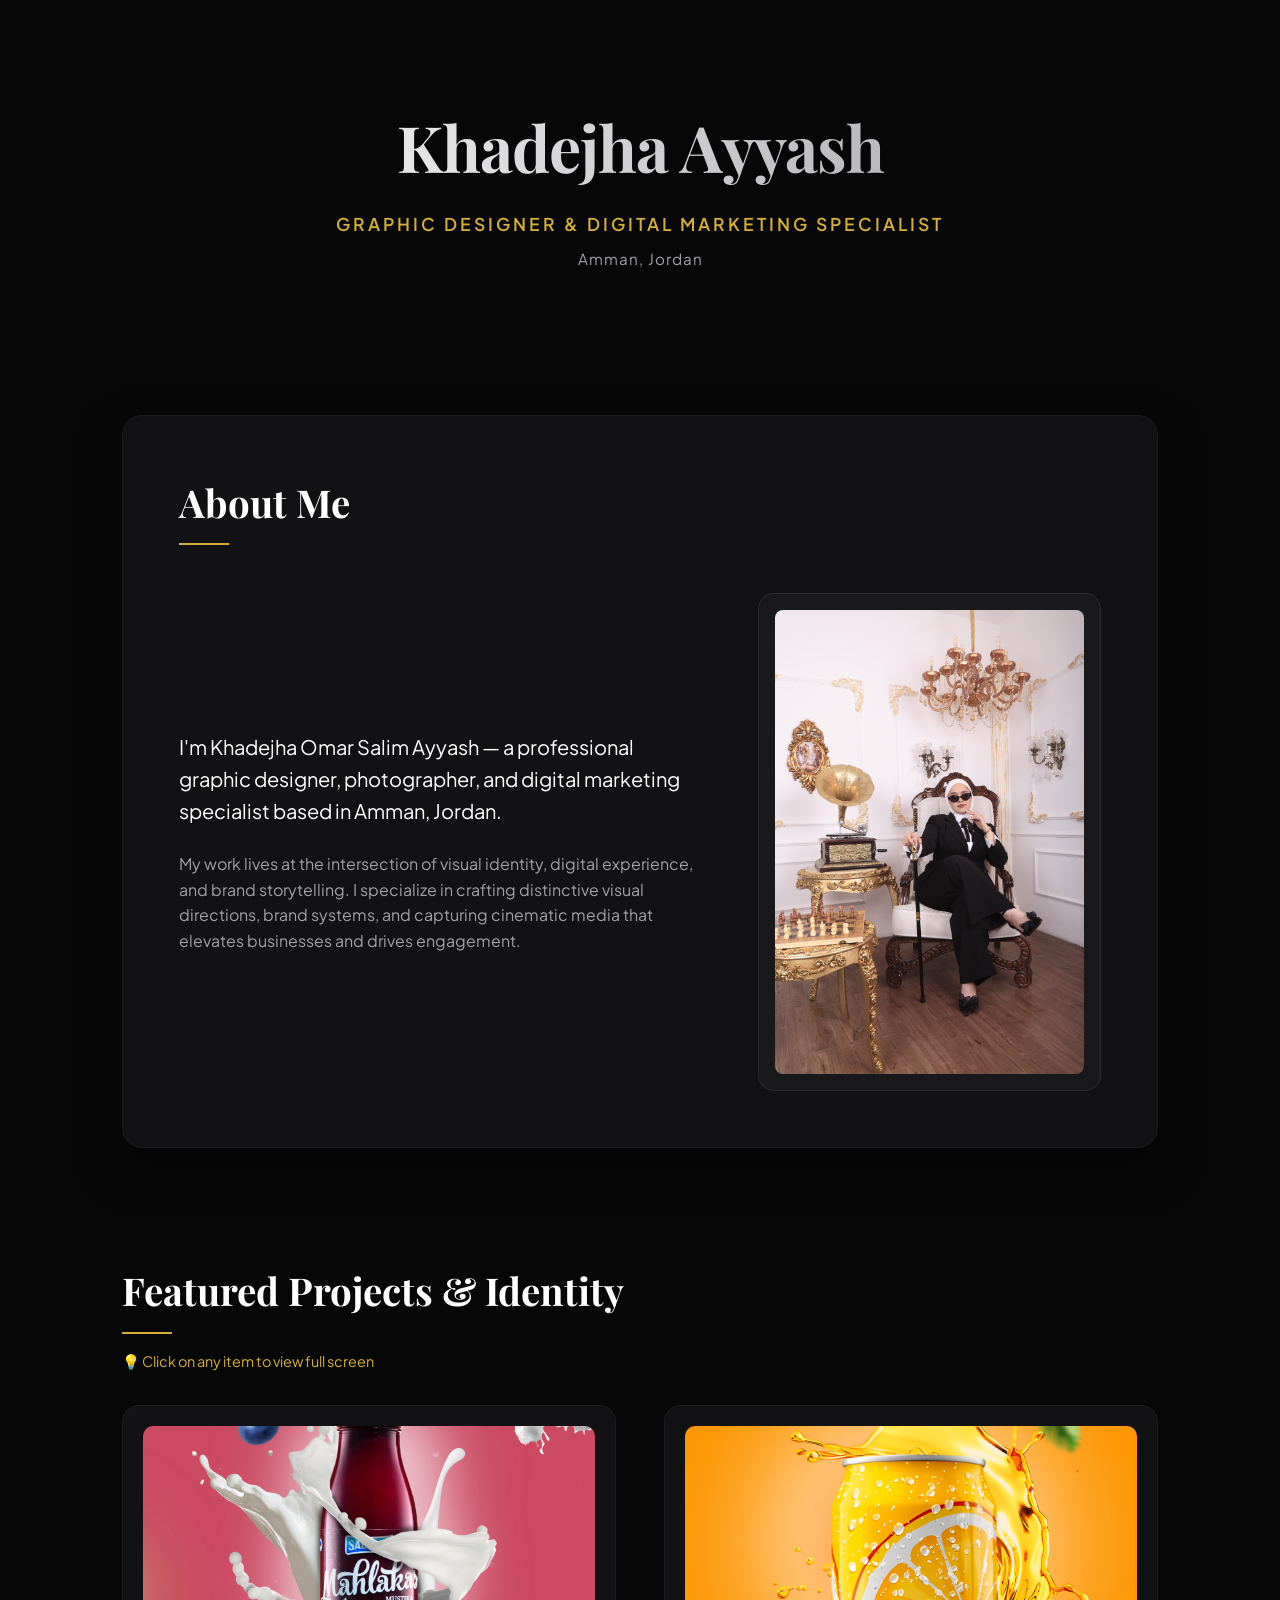
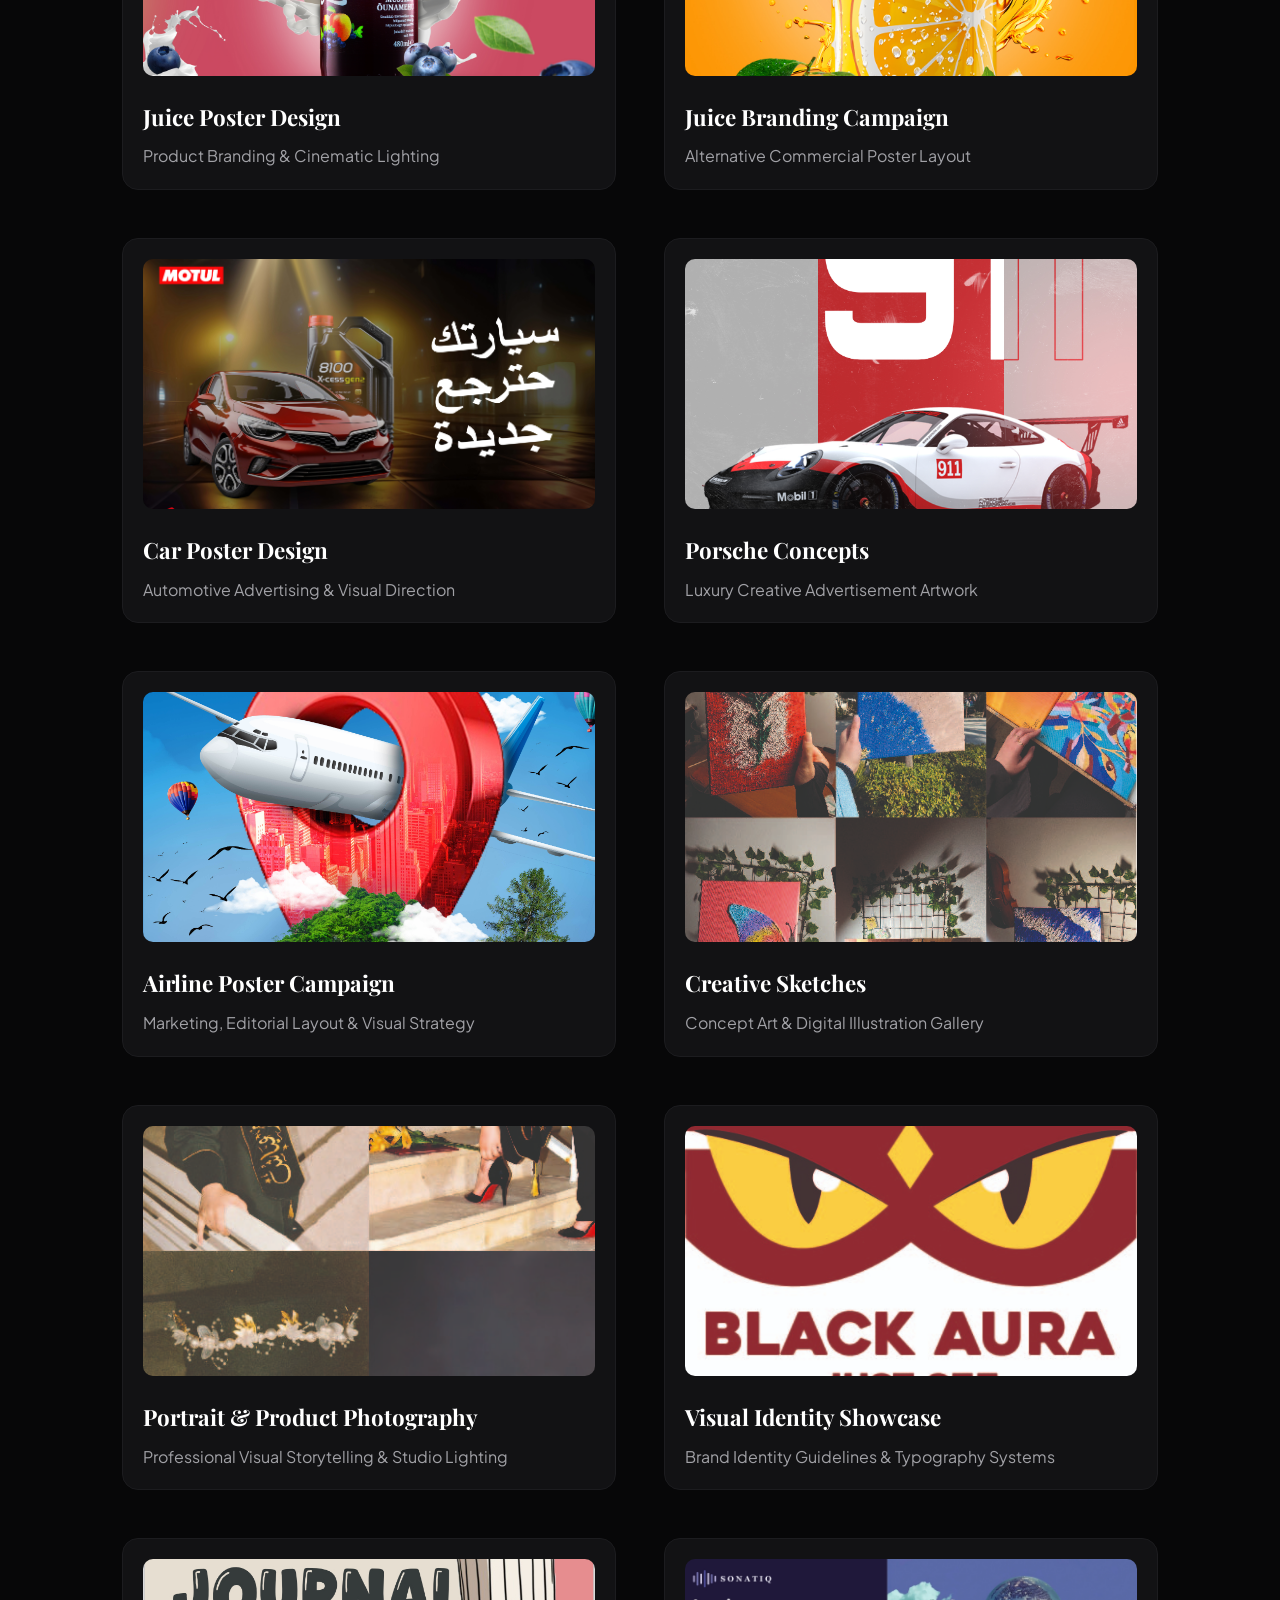
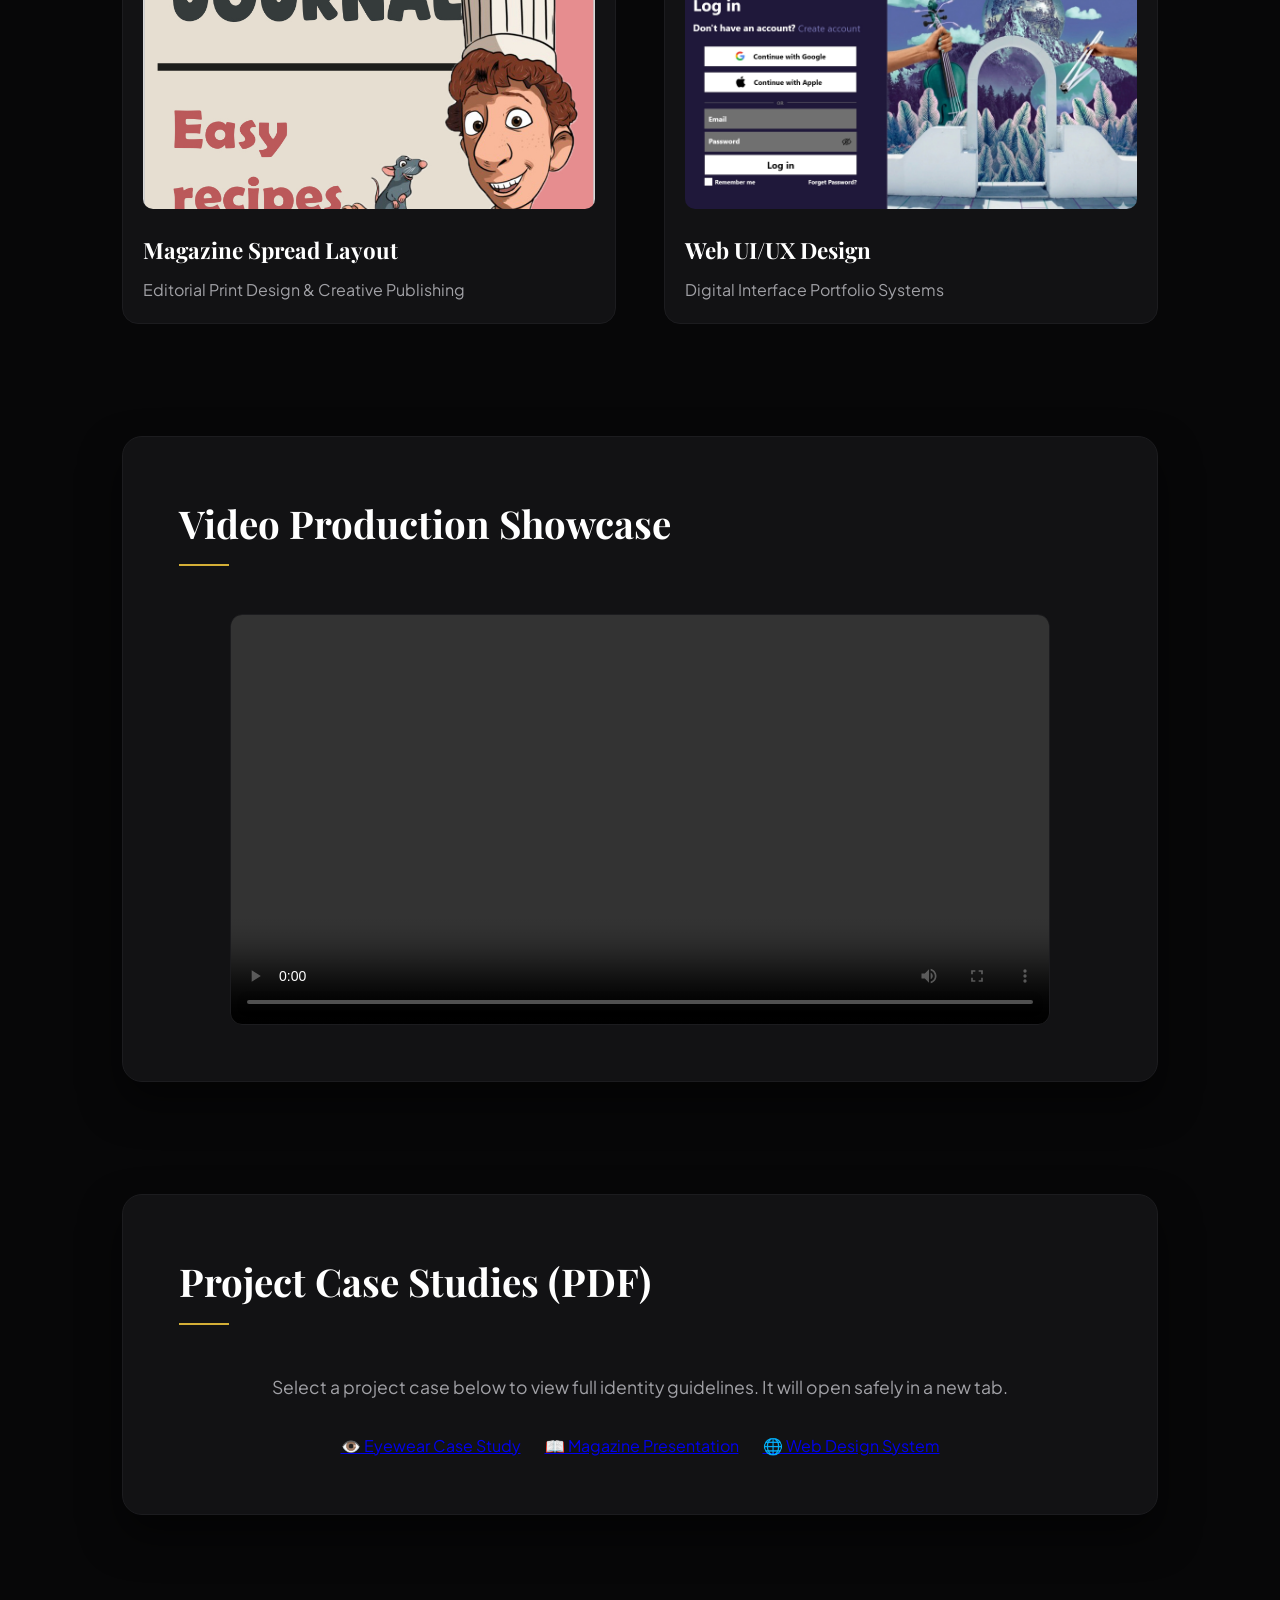
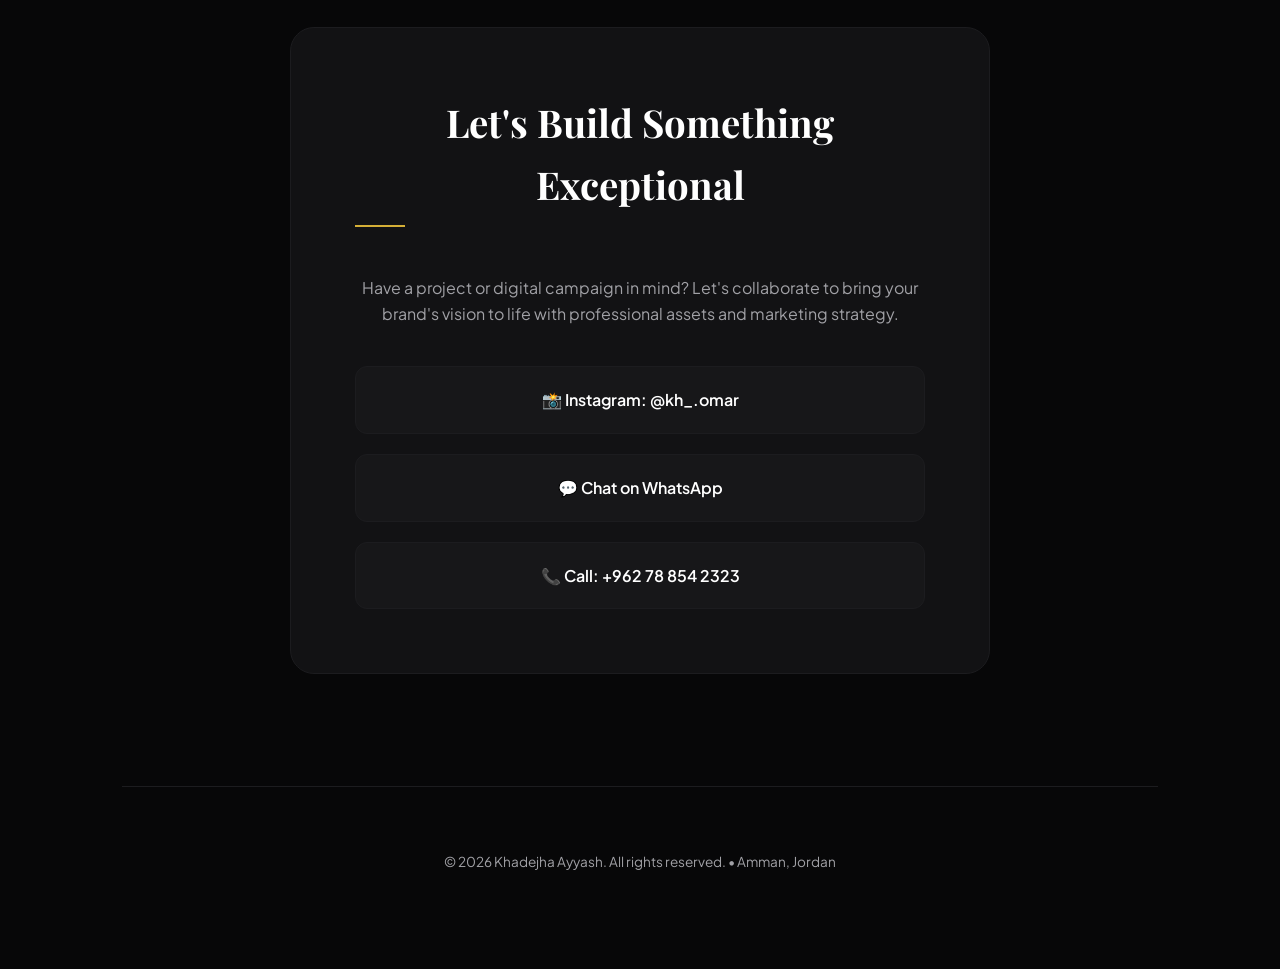
==== index.html @ 044e3911 "Update index.html" ====
<!DOCTYPE html>
<html lang="en">
<head>
    <meta charset="UTF-8">
    <meta name="viewport" content="width=device-width, initial-scale=1.0">
    <title>Khadejha Ayyash — Portfolio</title>
    <link rel="stylesheet" href="style.css">
    <link rel="preconnect" href="https://fonts.googleapis.com">
    <link rel="preconnect" href="https://fonts.gstatic.com" crossorigin>
    <link href="https://fonts.googleapis.com/css2?family=Playfair+Display:ital,wght@0,400..900;1,400..900&family=Plus+Jakarta+Sans:wght@200..800&display=swap" rel="stylesheet">
</head>
<body>

    <div class="container">
        <header>
            <h1 class="fade-in">Khadejha Ayyash</h1>
            <p class="gold-text tracking-in">Graphic Designer & Digital Marketing Specialist</p>
            <p class="location">Amman, Jordan</p>
        </header>

        <section id="about" class="section-card fade-in">
            <h2>About Me</h2>
            <div class="about-content">
                <div class="about-text">
                    <p class="lead">I'm Khadejha Omar Salim Ayyash — a professional graphic designer, photographer, and digital marketing specialist based in Amman, Jordan.</p>
                    <p>My work lives at the intersection of visual identity, digital experience, and brand storytelling. I specialize in crafting distinctive visual directions, brand systems, and capturing cinematic media that elevates businesses and drives engagement.</p>
                </div>
                <div class="profile-frame">
                    <img src="my-profile.JPG" alt="Khadejha Ayyash" onclick="openLightbox(this.src)">
                </div>
            </div>
        </section>

        <section id="work">
            <h2 class="fade-in">Featured Projects & Identity</h2>
            <p class="click-hint">💡 Click on any item to view full screen</p>
            <div class="portfolio-grid">
                <div class="portfolio-item fade-in" onclick="openLightbox('juice-poster1.jpg')">
                    <div class="media-container">
                        <img src="juice-poster1.jpg" alt="Juice Poster 1">
                    </div>
                    <h3>Juice Poster Design</h3>
                    <p>Product Branding & Cinematic Lighting</p>
                </div>
                <div class="portfolio-item fade-in" onclick="openLightbox('juice-poster2.jpg')">
                    <div class="media-container">
                        <img src="juice-poster2.jpg" alt="Juice Poster 2">
                    </div>
                    <h3>Juice Branding Campaign</h3>
                    <p>Alternative Commercial Poster Layout</p>
                </div>
                <div class="portfolio-item fade-in" onclick="openLightbox('car-poster.jpg')">
                    <div class="media-container">
                        <img src="car-poster.jpg" alt="Car Poster">
                    </div>
                    <h3>Car Poster Design</h3>
                    <p>Automotive Advertising & Visual Direction</p>
                </div>
                <div class="portfolio-item fade-in" onclick="openLightbox('porsche-poster.jpg')">
                    <div class="media-container">
                        <img src="porsche-poster.jpg" alt="Porsche Poster">
                    </div>
                    <h3>Porsche Concepts</h3>
                    <p>Luxury Creative Advertisement Artwork</p>
                </div>
                <div class="portfolio-item fade-in" onclick="openLightbox('airline-poster.jpg')">
                    <div class="media-container">
                        <img src="airline-poster.jpg" alt="Airline Poster">
                    </div>
                    <h3>Airline Poster Campaign</h3>
                    <p>Marketing, Editorial Layout & Visual Strategy</p>
                </div>
                <div class="portfolio-item fade-in" onclick="openLightbox('sketches-gallery.jpg')">
                    <div class="media-container">
                        <img src="sketches-gallery.jpg" alt="Sketches Gallery">
                    </div>
                    <h3>Creative Sketches</h3>
                    <p>Concept Art & Digital Illustration Gallery</p>
                </div>
                <div class="portfolio-item fade-in" onclick="openLightbox('portrait-session.jpg')">
                    <div class="media-container">
                        <img src="portrait-session.jpg" alt="Portrait Photography">
                    </div>
                    <h3>Portrait & Product Photography</h3>
                    <p>Professional Visual Storytelling & Studio Lighting</p>
                </div>
                <div class="portfolio-item fade-in" onclick="openLightbox('eyewear-main.jpg')">
                    <div class="media-container">
                        <img src="eyewear-main.jpg" alt="Visual Identity">
                    </div>
                    <h3>Visual Identity Showcase</h3>
                    <p>Brand Identity Guidelines & Typography Systems</p>
                </div>
                <div class="portfolio-item fade-in" onclick="openLightbox('magazine-spread.JPG')">
                    <div class="media-container">
                        <img src="magazine-spread.JPG" alt="Magazine Spread">
                    </div>
                    <h3>Magazine Spread Layout</h3>
                    <p>Editorial Print Design & Creative Publishing</p>
                </div>
                <div class="portfolio-item fade-in" onclick="openLightbox('web-design-main.jpg')">
                    <div class="media-container">
                        <img src="web-design-main.jpg" alt="Web Design System">
                    </div>
                    <h3>Web UI/UX Design</h3>
                    <p>Digital Interface Portfolio Systems</p>
                </div>
            </div>
        </section>

        <section id="video" class="section-card fade-in">
            <h2>Video Production Showcase</h2>
            <div style="max-width: 820px; margin: 0 auto; position: relative;">
                <video controls style="width: 100%; height: auto; border-radius: 12px; border: 1px solid var(--border-color); display: block; background: #000;">
                    <source src="marketing-video.mp4" type="video/mp4">
                    Your browser does not support the video tag.
                </video>
            </div>
        </section>

        <section id="documents" class="section-card fade-in">
            <h2>Project Case Studies (PDF)</h2>
            <div class="pdf-box">
                <p>Select a project case below to view full identity guidelines. It will open safely in a new tab.</p>
                <div class="pdf-grid">
                    <a href="eyewear-project.pdf." target="_blank" class="btn-gold-link">👁️ Eyewear Case Study</a>
                    <a href="magazine-project.pdf" target="_blank" class="btn-gold-link">📖 Magazine Presentation</a>
                    <a href="web-design-project.pdf.pdf" target="_blank" class="btn-gold-link">🌐 Web Design System</a>
                </div>
            </div>
        </section>

        <section id="contact" class="fade-in">
            <div class="contact-card">
                <h2>Let's Build Something Exceptional</h2>
                <p>Have a project or digital campaign in mind? Let's collaborate to bring your brand's vision to life with professional assets and marketing strategy.</p>
                <div class="contact-grid">
                    <a href="https://instagram.com/kh_.omar" target="_blank" class="contact-link insta-btn">📸 Instagram: @kh_.omar</a>
                    <a href="https://wa.me/962788542323" target="_blank" class="contact-link whatsapp-btn">💬 Chat on WhatsApp</a>
                    <a href="tel:+962788542323" class="contact-link call-btn">📞 Call: +962 78 854 2323</a>
                </div>
            </div>
        </section>

        <footer>
            <p>&copy; 2026 Khadejha Ayyash. All rights reserved. • Amman, Jordan</p>
        </footer>
    </div>

    <div id="customLightbox" class="lightbox" onclick="closeLightbox()">
        <span class="close-btn">&times; Close & Back</span>
        <img class="lightbox-content" id="lightboxImg">
    </div>

    <script>
        function openLightbox(src) {
            document.getElementById('lightboxImg').src = src;
            document.getElementById('customLightbox').style.display = 'flex';
        }
        function closeLightbox() {
            document.getElementById('customLightbox').style.display = 'none';
        }
    </script>
</body>
</html>
---- style.css ----
:root {
    --bg-dark: #070708;
    --card-solid: #121214;
    --border-glow: rgba(212, 175, 55, 0.15);
    --border-color: #1c1c1f;
    --text-pure: #ffffff;
    --text-muted: #a1a1a6;
    --gold: #d4af37;
    --gold-hover: #f1c40f;
}

* { 
    box-sizing: border-box; 
    margin: 0; 
    padding: 0; 
}

body {
    background-color: var(--bg-dark);
    color: var(--text-muted);
    font-family: 'Plus Jakarta Sans', sans-serif;
    line-height: 1.6;
    overflow-x: hidden;
}

h1, h2, h3 { 
    font-family: 'Playfair Display', serif; 
    color: var(--text-pure); 
}

.container { 
    max-width: 1100px; 
    margin: 0 auto; 
    padding: 6rem 2rem; 
    position: relative;
}

header { 
    text-align: center; 
    margin-bottom: 6rem; 
    padding-bottom: 3rem; 
}

header h1 { 
    font-size: 4rem; 
    margin-bottom: 0.75rem; 
    letter-spacing: -1px;
    background: linear-gradient(to right, #ffffff, #a1a1a6);
    -webkit-background-clip: text;
    -webkit-text-fill-color: transparent;
}

.gold-text { 
    color: var(--gold); 
    font-size: 1.1rem; 
    font-weight: 600; 
    letter-spacing: 3px; 
    text-transform: uppercase; 
    margin-bottom: 0.5rem;
}

.location { font-size: 0.95rem; color: var(--text-muted); letter-spacing: 1px; }

.section-card {
    background: var(--card-solid);
    border: 1px solid var(--border-color);
    padding: 3.5rem;
    border-radius: 20px;
    box-shadow: 0 20px 40px rgba(0,0,0,0.5);
}

section { margin-bottom: 7rem; }
section h2 { 
    font-size: 2.4rem; 
    margin-bottom: 3rem; 
    position: relative; 
    padding-bottom: 0.75rem; 
}
section h2::after { 
    content: ''; 
    position: absolute; 
    bottom: 0; 
    left: 0; 
    width: 50px; 
    height: 2px; 
    background: var(--gold); 
}

.about-content { 
    display: grid; 
    grid-template-columns: 1.2fr 0.8fr; 
    gap: 4rem; 
    align-items: center; 
}
.about-text .lead { font-size: 1.25rem; color: var(--text-pure); margin-bottom: 1.5rem; }

.profile-frame { 
    background: rgba(255,255,255,0.03); 
    border: 1px solid rgba(255,255,255,0.08); 
    padding: 1rem; 
    border-radius: 16px;
    cursor: pointer;
}
.profile-frame img { width: 100%; height: auto; border-radius: 8px; display: block; }

.click-hint { margin-top: -2rem; margin-bottom: 2rem; color: var(--gold); font-size: 0.9rem; }

.portfolio-grid { 
    display: grid; 
    grid-template-columns: repeat(auto-fit, minmax(320px, 1fr)); 
    gap: 3rem; 
}

.portfolio-item { 
    background: var(--card-solid);
    border: 1px solid var(--border-color); 
    border-radius: 16px; 
    overflow: hidden; 
    transition: all 0.4s cubic-bezier(0.16, 1, 0.3, 1); 
    padding: 1.25rem; 
    cursor: pointer;
}
.portfolio-item:hover { 
    transform: translateY(-8px); 
    border-color: var(--gold);
    box-shadow: 0 15px 30px var(--border-glow);
}

.media-container { width: 100%; height: 250px; overflow: hidden; border-radius: 10px; margin-bottom: 1.5rem; }
.portfolio-item img { width: 100%; height: 100%; object-fit: cover; transition: transform 0.6s ease; }
.portfolio-item:hover img { transform: scale(1.05); }
.portfolio-item h3 { font-size: 1.4rem; margin-bottom: 0.5rem; color: var(--text-pure); }

.pdf-box { text-align: center; }
.pdf-box p { margin-bottom: 2rem; font-size: 1.1rem; }
.pdf-grid { display: flex; gap: 1.5rem; flex-wrap: wrap; justify-content: center; }

/* التعديل السحري لتفعيل كبسات الـ PDF لتستقبل الضغط */
.btn-gold-btn { 
    display: inline-flex; 
    align-items: center; 
    background: transparent; 
    border: 1px solid var(--gold); 
    color: var(--gold); 
    padding: 0.9rem 2.5rem; 
    border-radius: 40px; 
    font-weight: 600; 
    font-size: 0.95rem; 
    transition: all 0.3s ease; 
    cursor: pointer; /* بيخلي الماوس يتحول لإيد عند التمرير */
    position: relative;
    z-index: 10; /* عشان تطلع فوق أي عنصر وتكبس فوراً */
}
.btn-gold-btn:hover { 
    background: var(--gold); 
    color: var(--bg-dark); 
    transform: translateY(-3px); 
    box-shadow: 0 10px 20px var(--border-glow);
}

.contact-card { 
    background: #121214;
    border: 1px solid var(--border-color); 
    border-radius: 24px; 
    padding: 4rem; 
    text-align: center; 
    max-width: 700px; 
    margin: 0 auto; 
}
.contact-grid { display: flex; flex-direction: column; gap: 1.25rem; margin-top: 2.5rem; }
.contact-link { 
    display: block; 
    background: rgba(255,255,255,0.02); 
    border: 1px solid var(--border-color); 
    color: var(--text-pure); 
    padding: 1.25rem; 
    text-decoration: none; 
    border-radius: 12px; 
    font-weight: 600; 
    transition: all 0.3s ease; 
}
.insta-btn:hover { border-color: var(--gold); color: var(--gold); }
.whatsapp-btn:hover { border-color: #25d366; color: #25d366; }
.call-btn:hover { border-color: #007aff; color: #007aff; }

footer { text-align: center; padding-top: 4rem; border-top: 1px solid var(--border-color); margin-top: 6rem; font-size: 0.85rem; }

/* تنسيق شاشة عرض الصور الكاملة (Lightbox) */
.lightbox {
    display: none;
    position: fixed;
    z-index: 9999;
    top: 0;
    left: 0;
    width: 100%;
    height: 100%;
    background-color: rgba(7, 7, 8, 0.95);
    justify-content: center;
    align-items: center;
}
.lightbox-content {
    max-width: 90%;
    max-height: 85%;
    border-radius: 8px;
}
.close-btn {
    position: absolute;
    top: 30px;
    right: 40px;
    color: var(--gold);
    font-size: 1.2rem;
    font-weight: bold;
    cursor: pointer;
    background: rgba(255,255,255,0.05);
    padding: 0.5rem 1.5rem;
    border-radius: 30px;
    border: 1px solid var(--gold);
}

/* تنسيق شاشة عرض الـ PDF المطور مع زر العودة */
.pdf-modal {
    display: none;
    position: fixed;
    z-index: 10000;
    top: 0;
    left: 0;
    width: 100%;
    height: 100%;
    background-color: #070708;
}
.pdf-modal-header {
    height: 60px;
    background: #121214;
    display: flex;
    align-items: center;
    padding: 0 2rem;
    border-bottom: 1px solid var(--border-color);
}
.pdf-back-btn {
    background: var(--gold);
    color: var(--bg-dark);
    border: none;
    padding: 0.6rem 1.5rem;
    border-radius: 6px;
    font-weight: bold;
    cursor: pointer;
    transition: all 0.2s;
}
.pdf-back-btn:hover { background: #ffffff; }
.pdf-modal-body {
    height: calc(100% - 60px);
    width: 100%;
}

.fade-in { animation: fadeIn 1.2s ease-out forwards; }
@keyframes fadeIn {
    from { opacity: 0; transform: translateY(20px); }
    to { opacity: 1; transform: translateY(0); }
}

@media (max-width: 768px) {
    .container { padding: 3rem 1.5rem; }
    header h1 { font-size: 2.8rem; }
    .section-card { padding: 2rem; }
    .about-content { grid-template-columns: 1fr; gap: 2.5rem; }
}
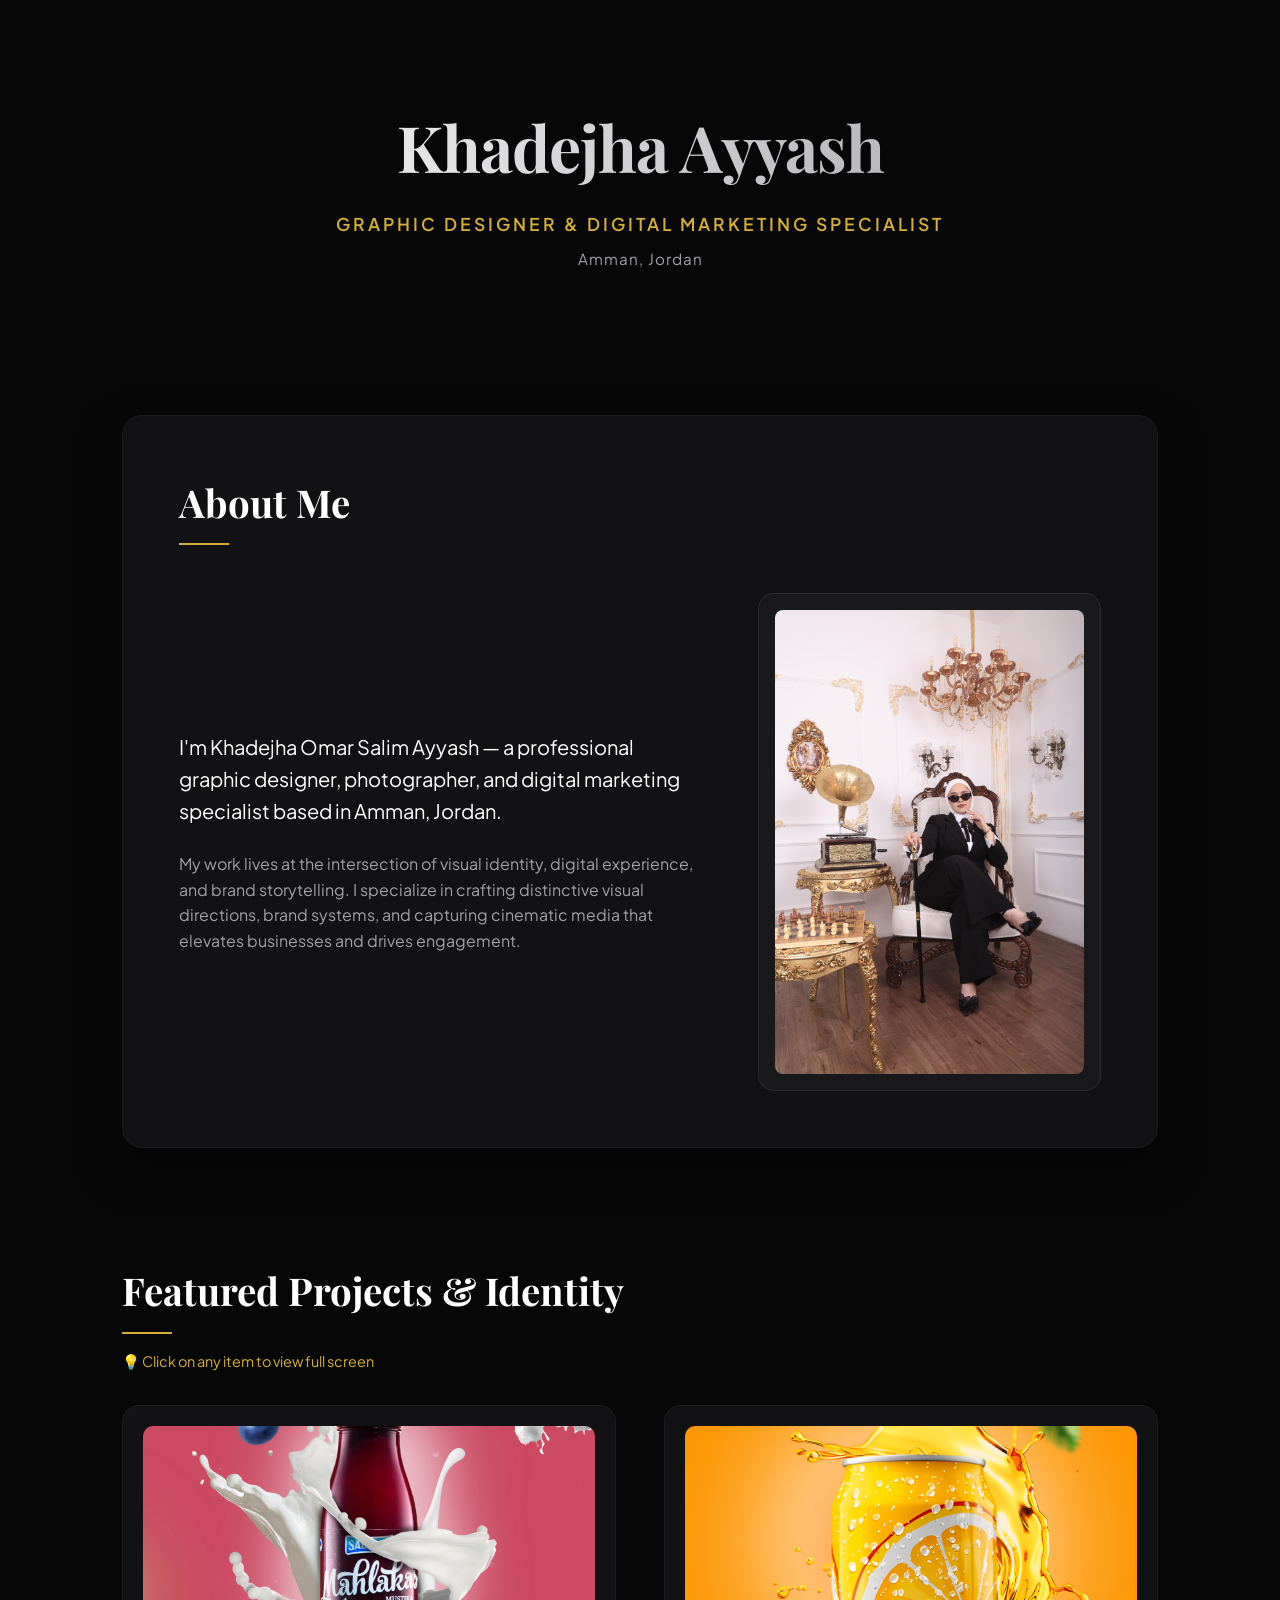
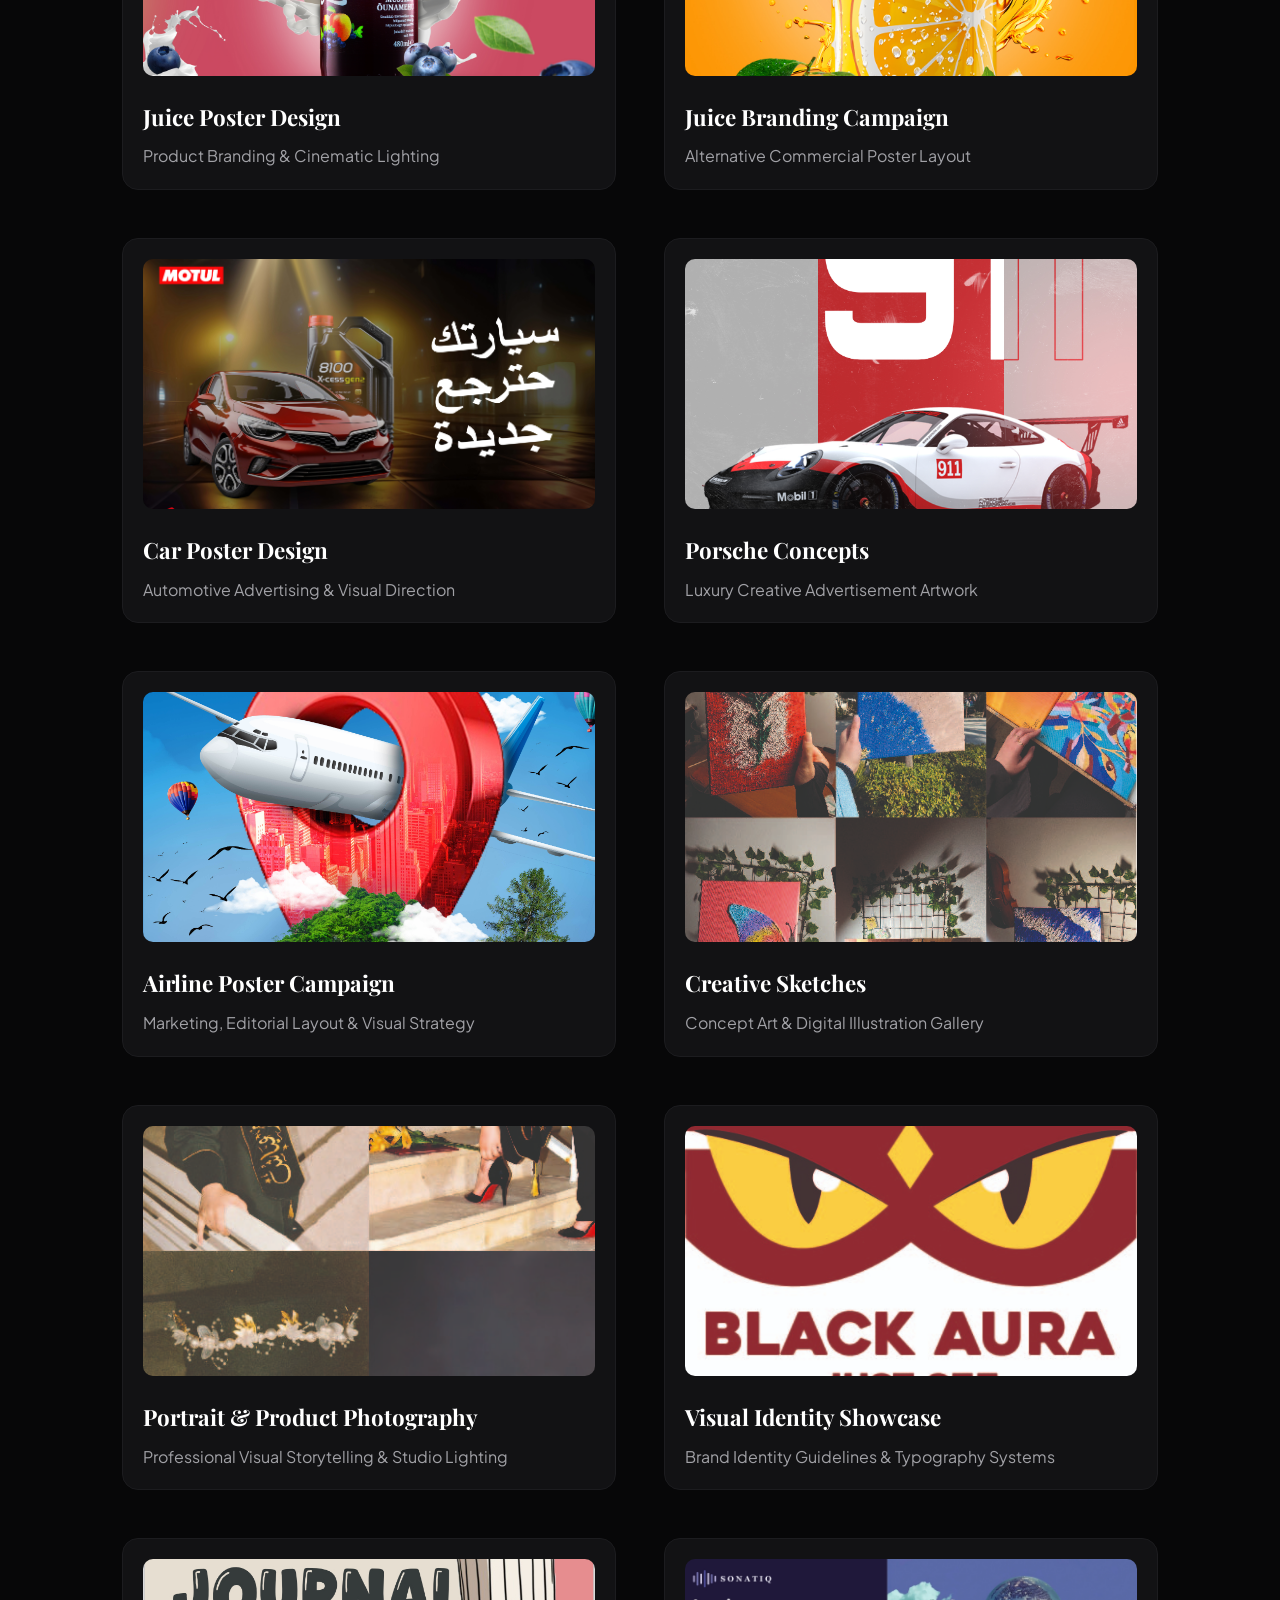
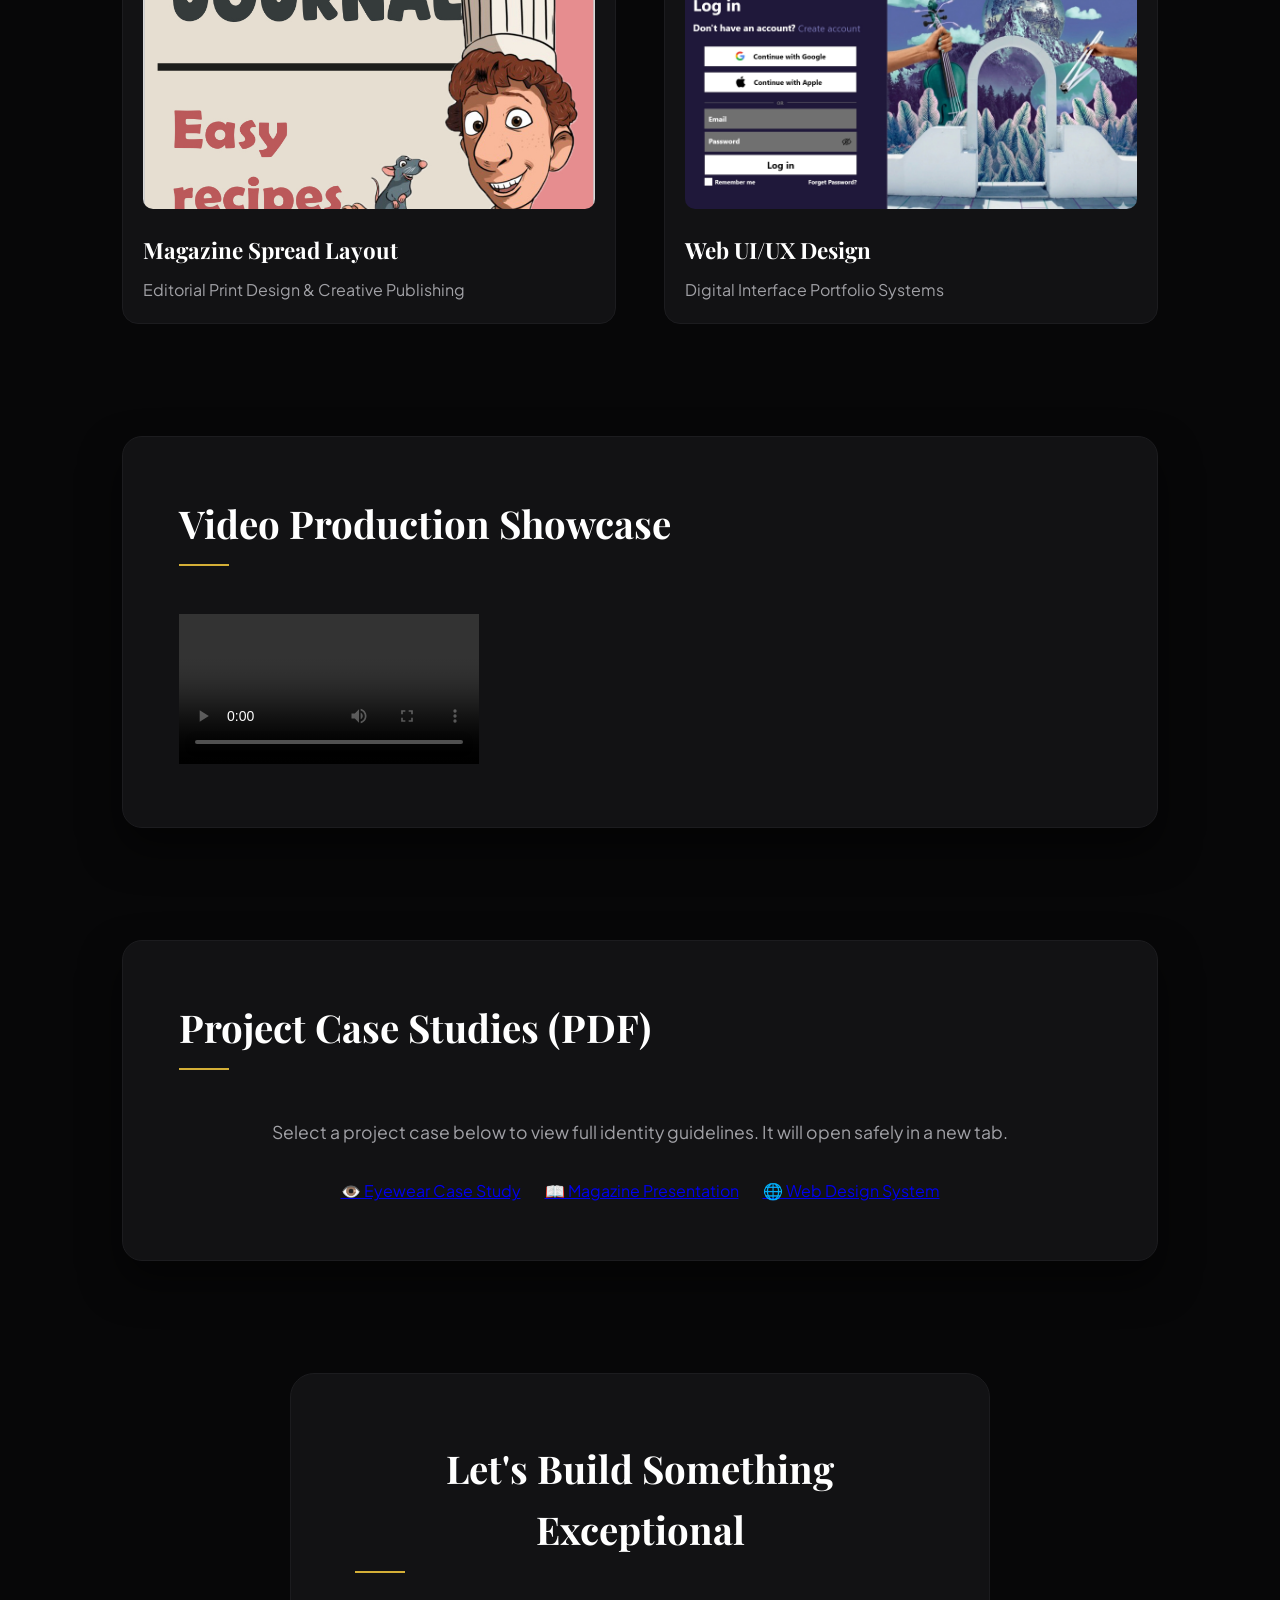
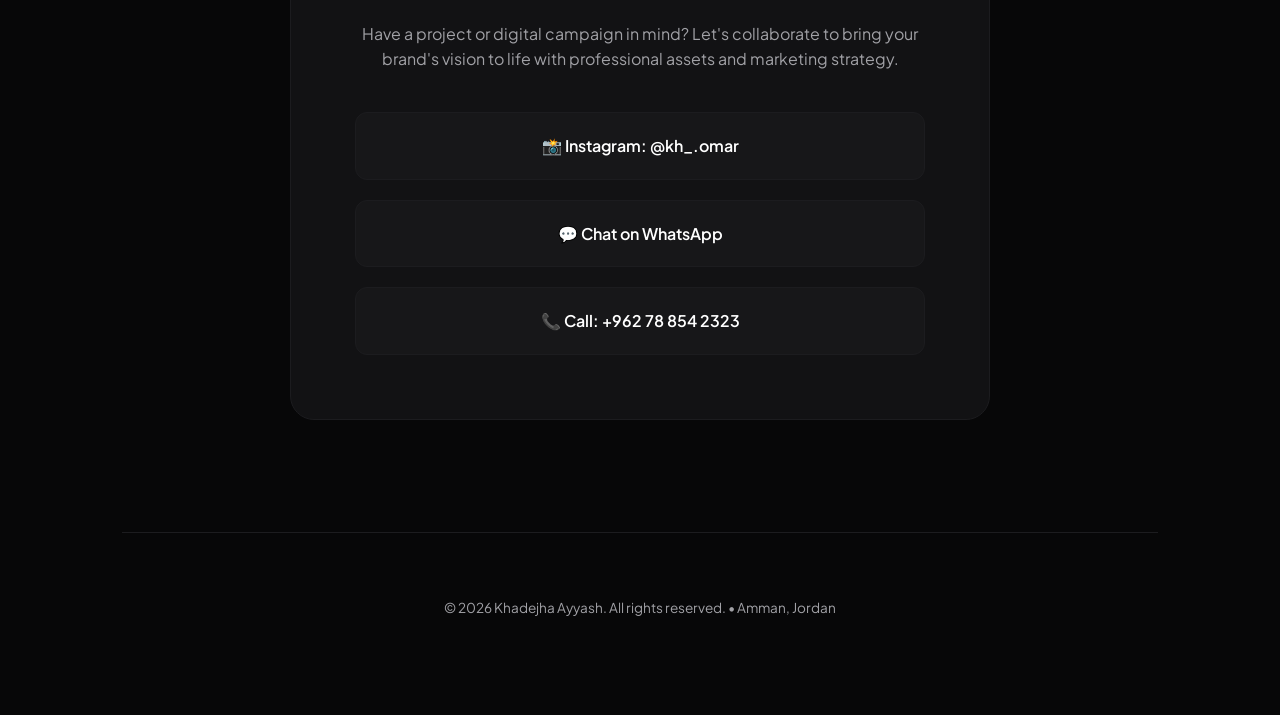
==== commit 114d8197: "Update index.html" ====
--- a/index.html
+++ b/index.html
@@ -110,8 +110,8 @@
 
         <section id="video" class="section-card fade-in">
             <h2>Video Production Showcase</h2>
-            <div style="max-width: 820px; margin: 0 auto; position: relative;">
-                <video controls style="width: 100%; height: auto; border-radius: 12px; border: 1px solid var(--border-color); display: block; background: #000;">
+            <div class="video-wrapper">
+                <video controls preload="metadata">
                     <source src="marketing-video.mp4" type="video/mp4">
                     Your browser does not support the video tag.
                 </video>
@@ -123,9 +123,9 @@
             <div class="pdf-box">
                 <p>Select a project case below to view full identity guidelines. It will open safely in a new tab.</p>
                 <div class="pdf-grid">
-                    <a href="eyewear-project.pdf." target="_blank" class="btn-gold-link">👁️ Eyewear Case Study</a>
-                    <a href="magazine-project.pdf" target="_blank" class="btn-gold-link">📖 Magazine Presentation</a>
-                    <a href="web-design-project.pdf.pdf" target="_blank" class="btn-gold-link">🌐 Web Design System</a>
+                    <a href="eyewear-project.pdf" target="_blank" class="pdf-link-btn">👁️ Eyewear Case Study</a>
+                    <a href="magazine-project.pdf" target="_blank" class="pdf-link-btn">📖 Magazine Presentation</a>
+                    <a href="web-design-project.pdf.pdf" target="_blank" class="pdf-link-btn">🌐 Web Design System</a>
                 </div>
             </div>
         </section>
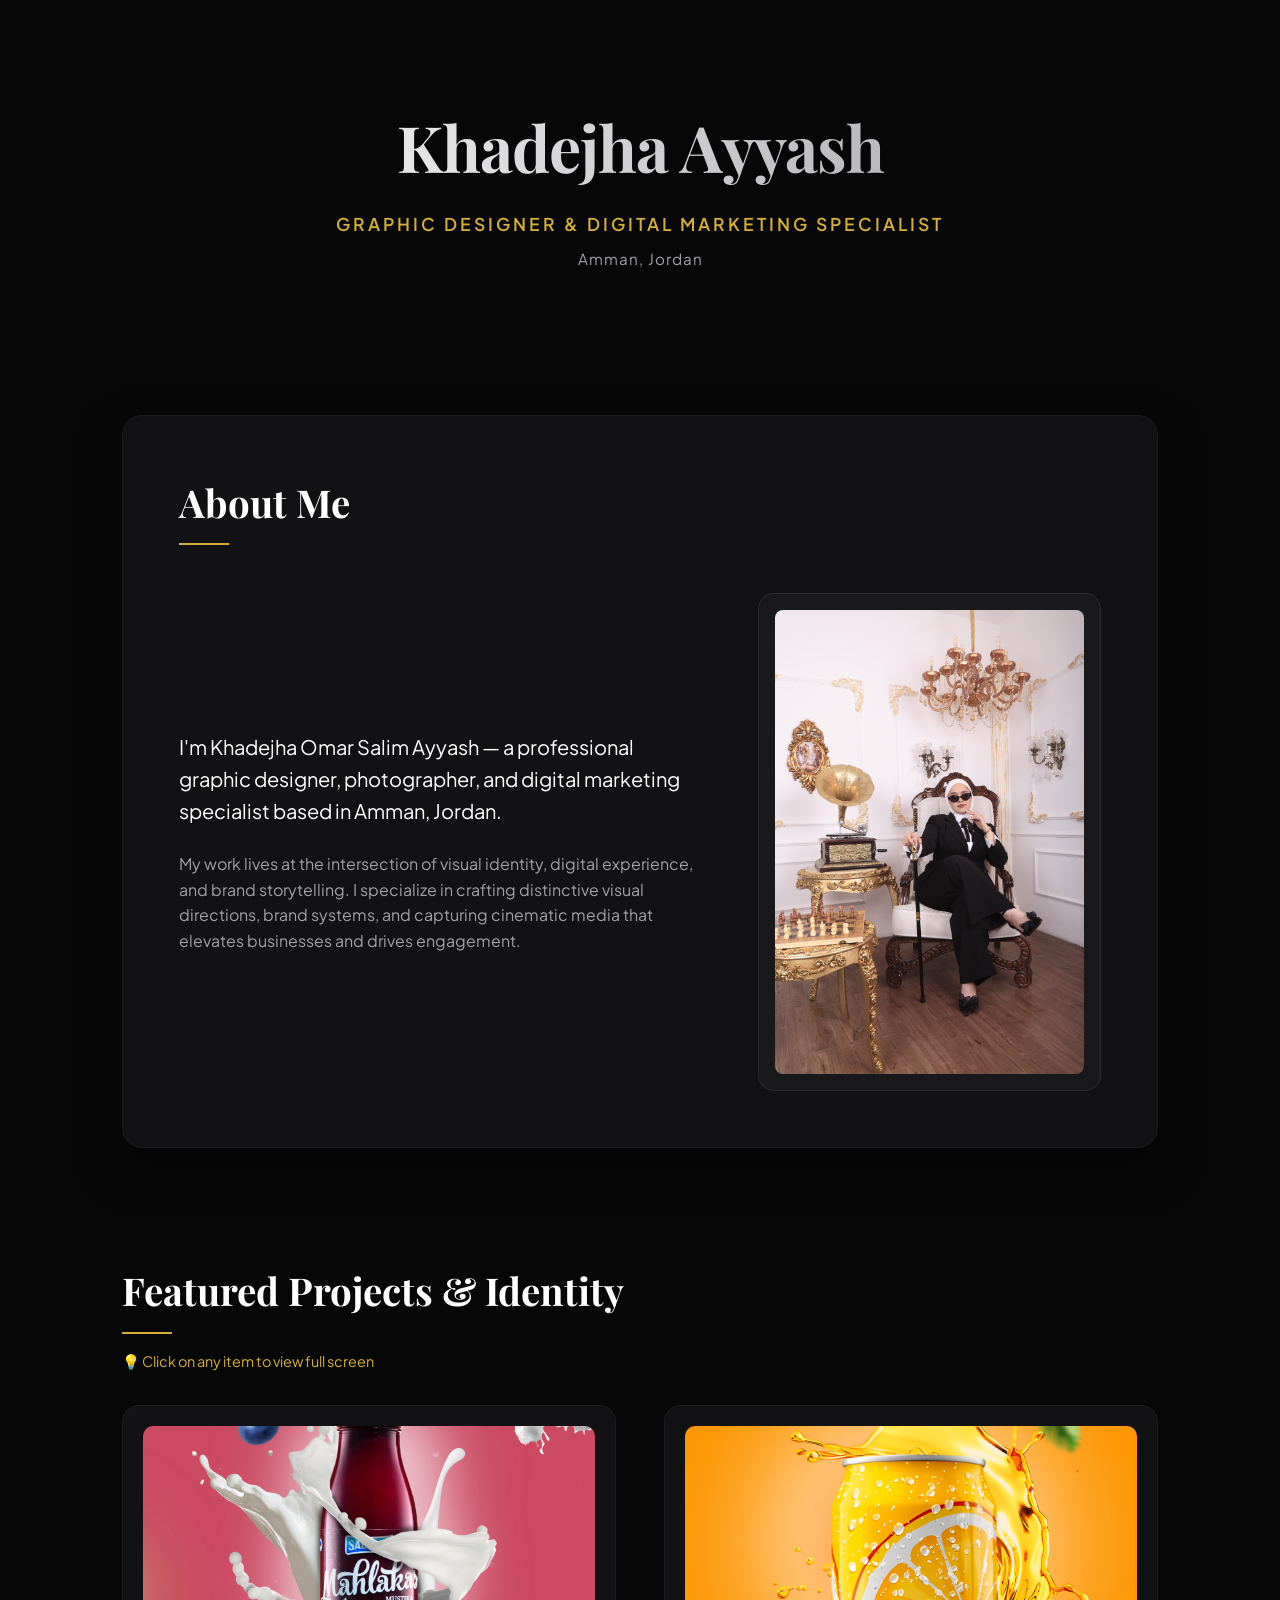
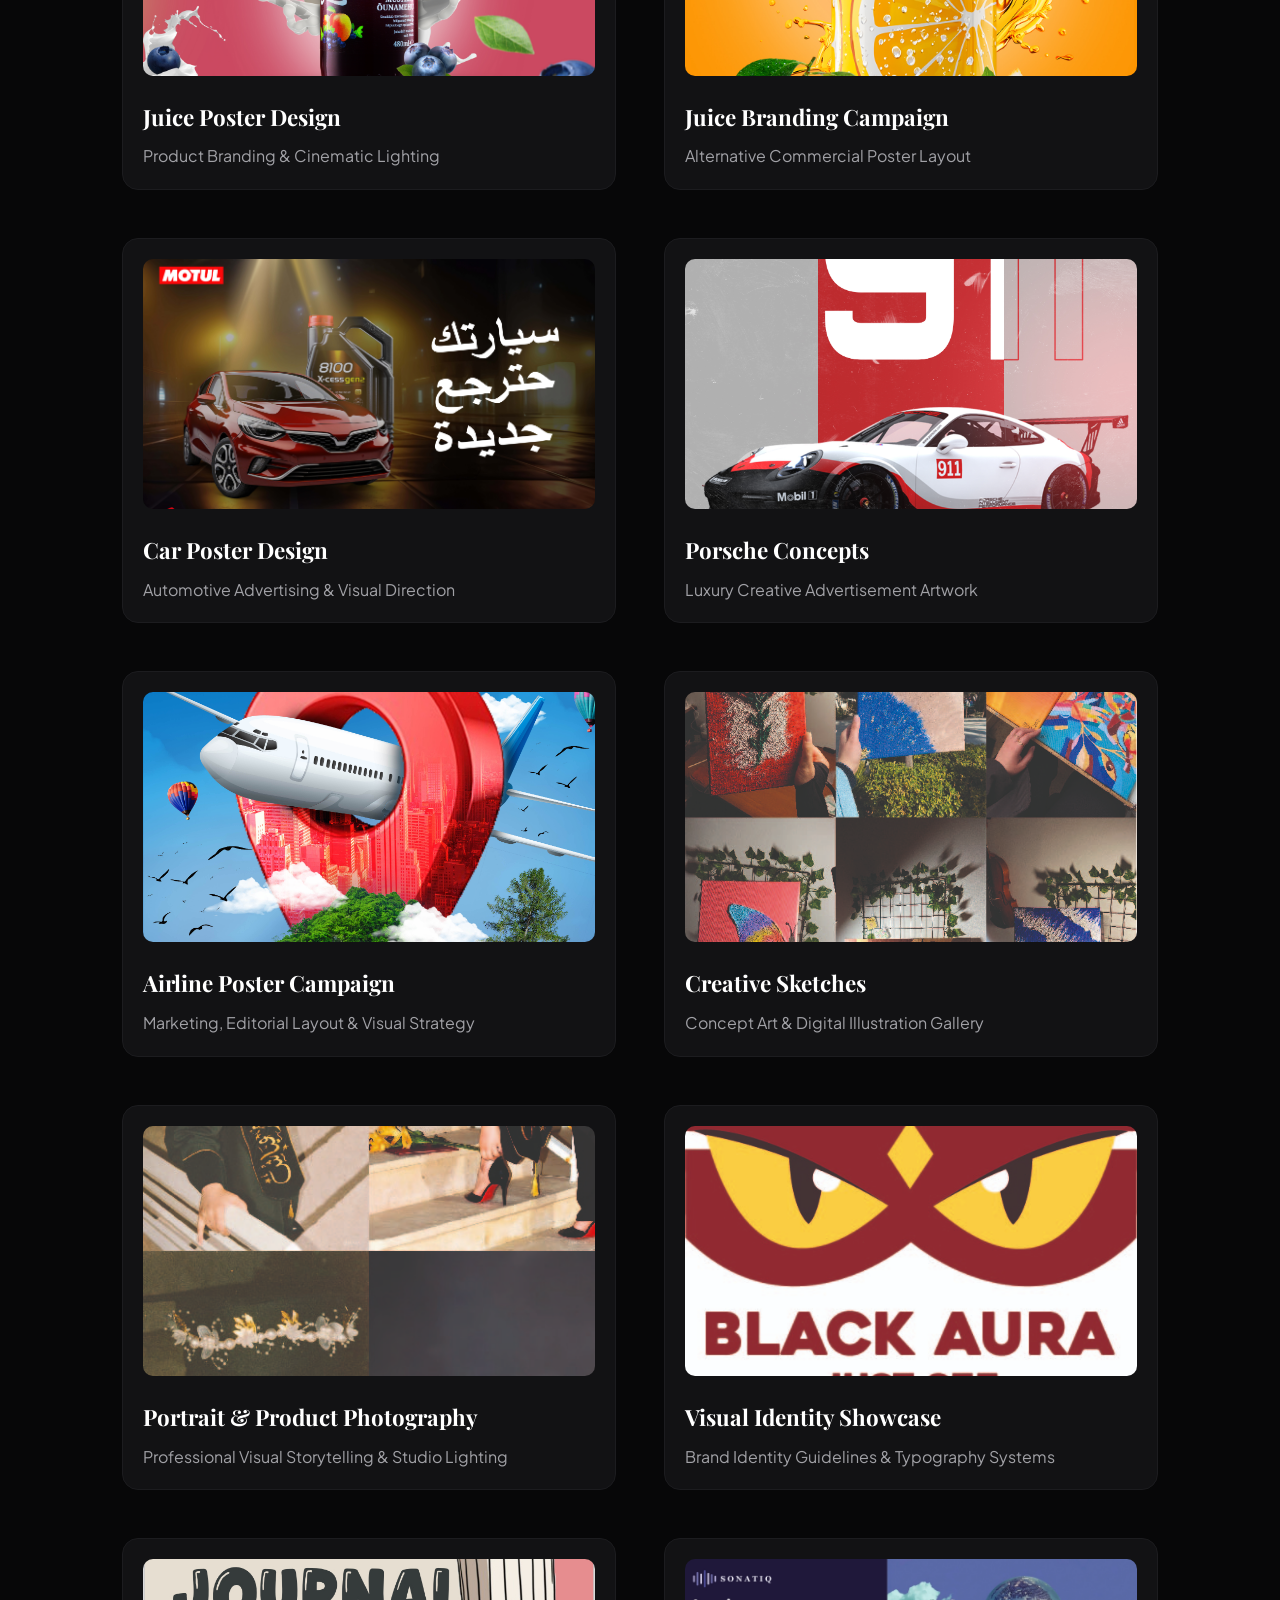
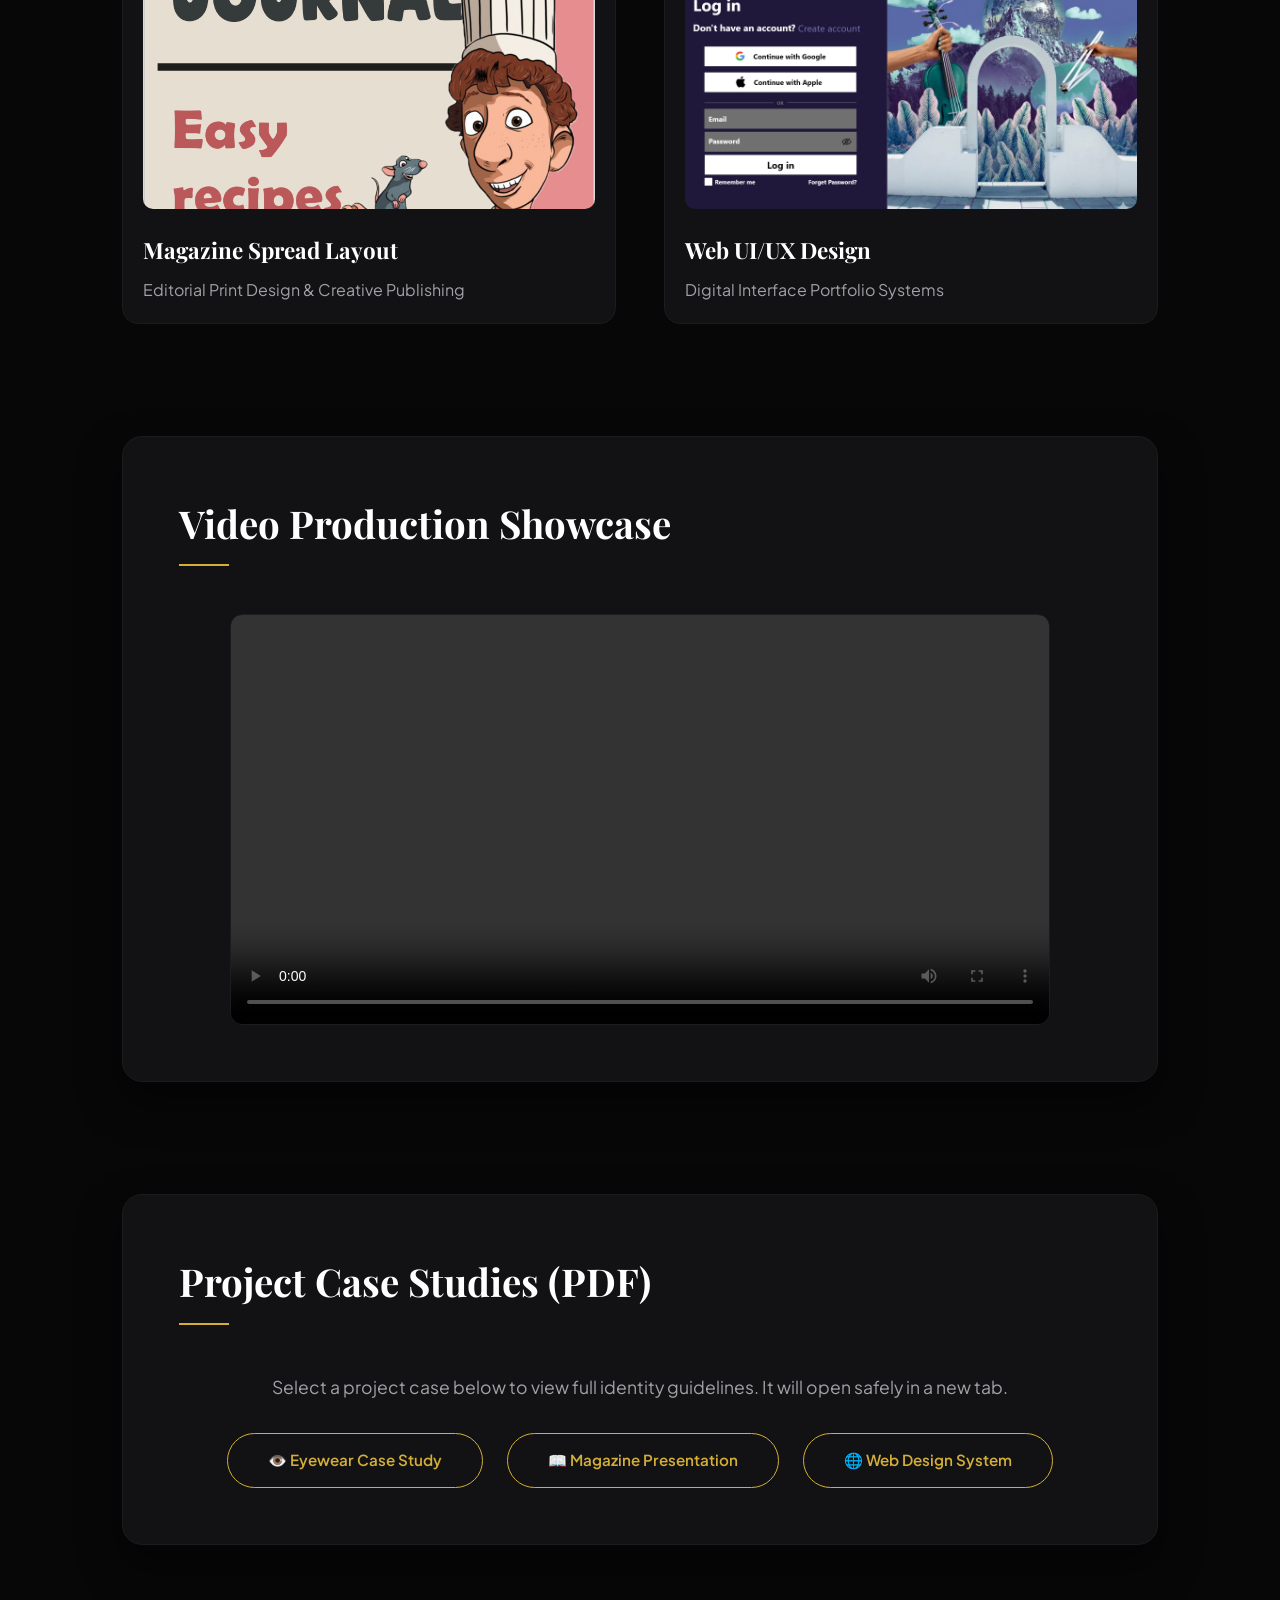
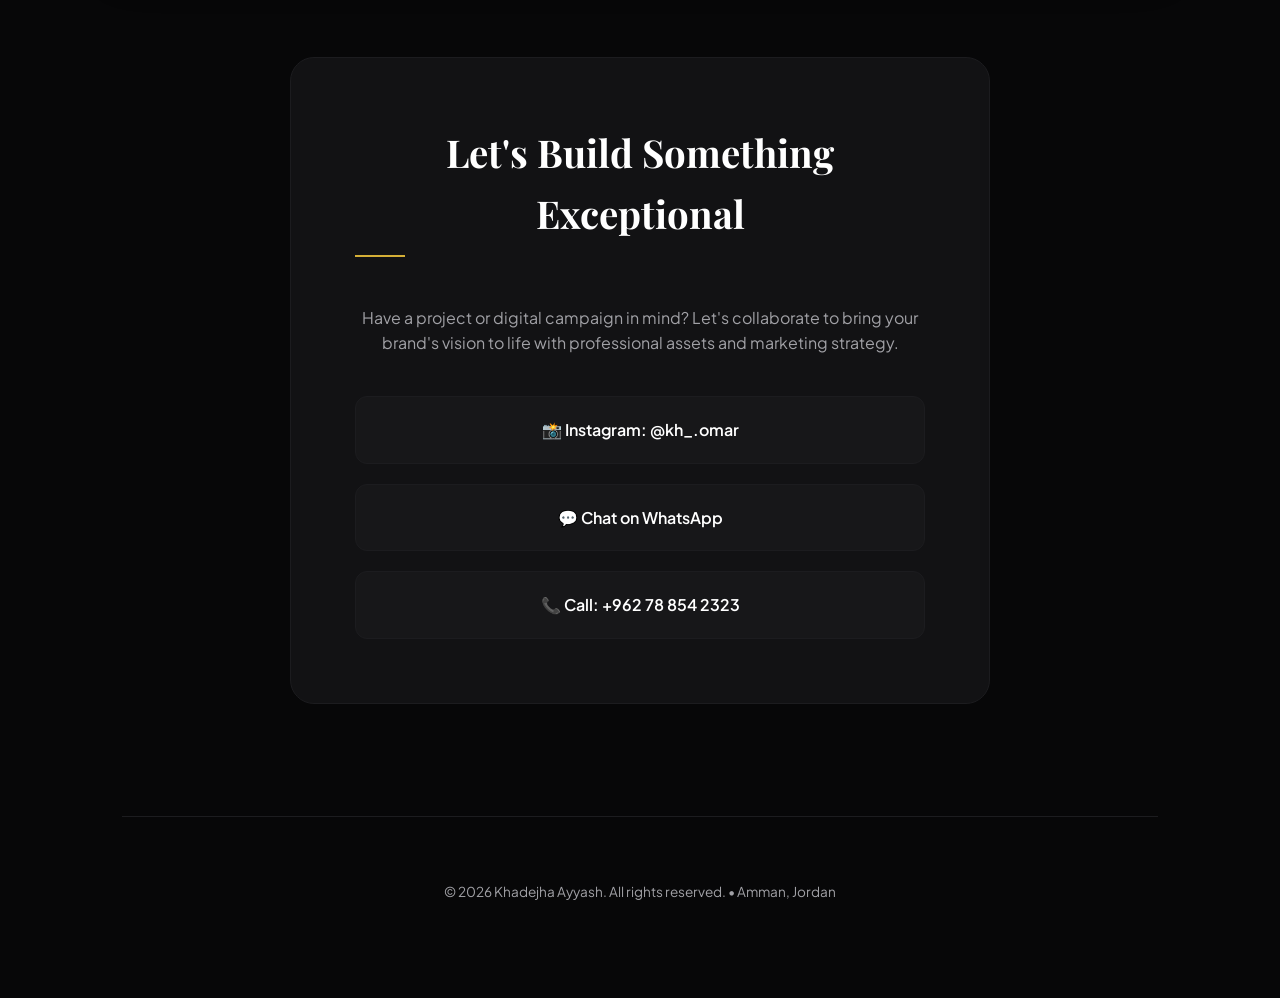
==== commit 308db4e3: "Update index.html" ====
--- a/index.html
+++ b/index.html
@@ -123,7 +123,7 @@
             <div class="pdf-box">
                 <p>Select a project case below to view full identity guidelines. It will open safely in a new tab.</p>
                 <div class="pdf-grid">
-                    <a href="eyewear-project.pdf" target="_blank" class="pdf-link-btn">👁️ Eyewear Case Study</a>
+                    <a href="eyewear-project.pdf.pdf" target="_blank" class="pdf-link-btn">👁️ Eyewear Case Study</a>
                     <a href="magazine-project.pdf" target="_blank" class="pdf-link-btn">📖 Magazine Presentation</a>
                     <a href="web-design-project.pdf.pdf" target="_blank" class="pdf-link-btn">🌐 Web Design System</a>
                 </div>
--- a/style.css
+++ b/style.css
@@ -131,29 +131,43 @@
 .portfolio-item:hover img { transform: scale(1.05); }
 .portfolio-item h3 { font-size: 1.4rem; margin-bottom: 0.5rem; color: var(--text-pure); }
 
+/* تنسيق قسم الفيديو الاحترافي والواضح */
+.video-wrapper {
+    max-width: 820px; 
+    margin: 0 auto; 
+    position: relative;
+}
+.video-wrapper video {
+    width: 100%; 
+    height: auto; 
+    border-radius: 12px; 
+    border: 1px solid var(--border-color); 
+    display: block; 
+    background: #000000;
+}
+
 .pdf-box { text-align: center; }
 .pdf-box p { margin-bottom: 2rem; font-size: 1.1rem; }
 .pdf-grid { display: flex; gap: 1.5rem; flex-wrap: wrap; justify-content: center; }
 
-/* التعديل السحري لتفعيل كبسات الـ PDF لتستقبل الضغط */
-.btn-gold-btn { 
+/* التنسيق الجديد الفخم والمدعوم للروابط كأزرار تفاعلية */
+.pdf-link-btn { 
     display: inline-flex; 
     align-items: center; 
     background: transparent; 
     border: 1px solid var(--gold); 
-    color: var(--gold); 
+    color: var(--gold) !important; 
     padding: 0.9rem 2.5rem; 
     border-radius: 40px; 
     font-weight: 600; 
     font-size: 0.95rem; 
+    text-decoration: none;
     transition: all 0.3s ease; 
-    cursor: pointer; /* بيخلي الماوس يتحول لإيد عند التمرير */
-    position: relative;
-    z-index: 10; /* عشان تطلع فوق أي عنصر وتكبس فوراً */
-}
-.btn-gold-btn:hover { 
+    cursor: pointer;
+}
+.pdf-link-btn:hover { 
     background: var(--gold); 
-    color: var(--bg-dark); 
+    color: var(--bg-dark) !important; 
     transform: translateY(-3px); 
     box-shadow: 0 10px 20px var(--border-glow);
 }
@@ -217,41 +231,6 @@
     border: 1px solid var(--gold);
 }
 
-/* تنسيق شاشة عرض الـ PDF المطور مع زر العودة */
-.pdf-modal {
-    display: none;
-    position: fixed;
-    z-index: 10000;
-    top: 0;
-    left: 0;
-    width: 100%;
-    height: 100%;
-    background-color: #070708;
-}
-.pdf-modal-header {
-    height: 60px;
-    background: #121214;
-    display: flex;
-    align-items: center;
-    padding: 0 2rem;
-    border-bottom: 1px solid var(--border-color);
-}
-.pdf-back-btn {
-    background: var(--gold);
-    color: var(--bg-dark);
-    border: none;
-    padding: 0.6rem 1.5rem;
-    border-radius: 6px;
-    font-weight: bold;
-    cursor: pointer;
-    transition: all 0.2s;
-}
-.pdf-back-btn:hover { background: #ffffff; }
-.pdf-modal-body {
-    height: calc(100% - 60px);
-    width: 100%;
-}
-
 .fade-in { animation: fadeIn 1.2s ease-out forwards; }
 @keyframes fadeIn {
     from { opacity: 0; transform: translateY(20px); }
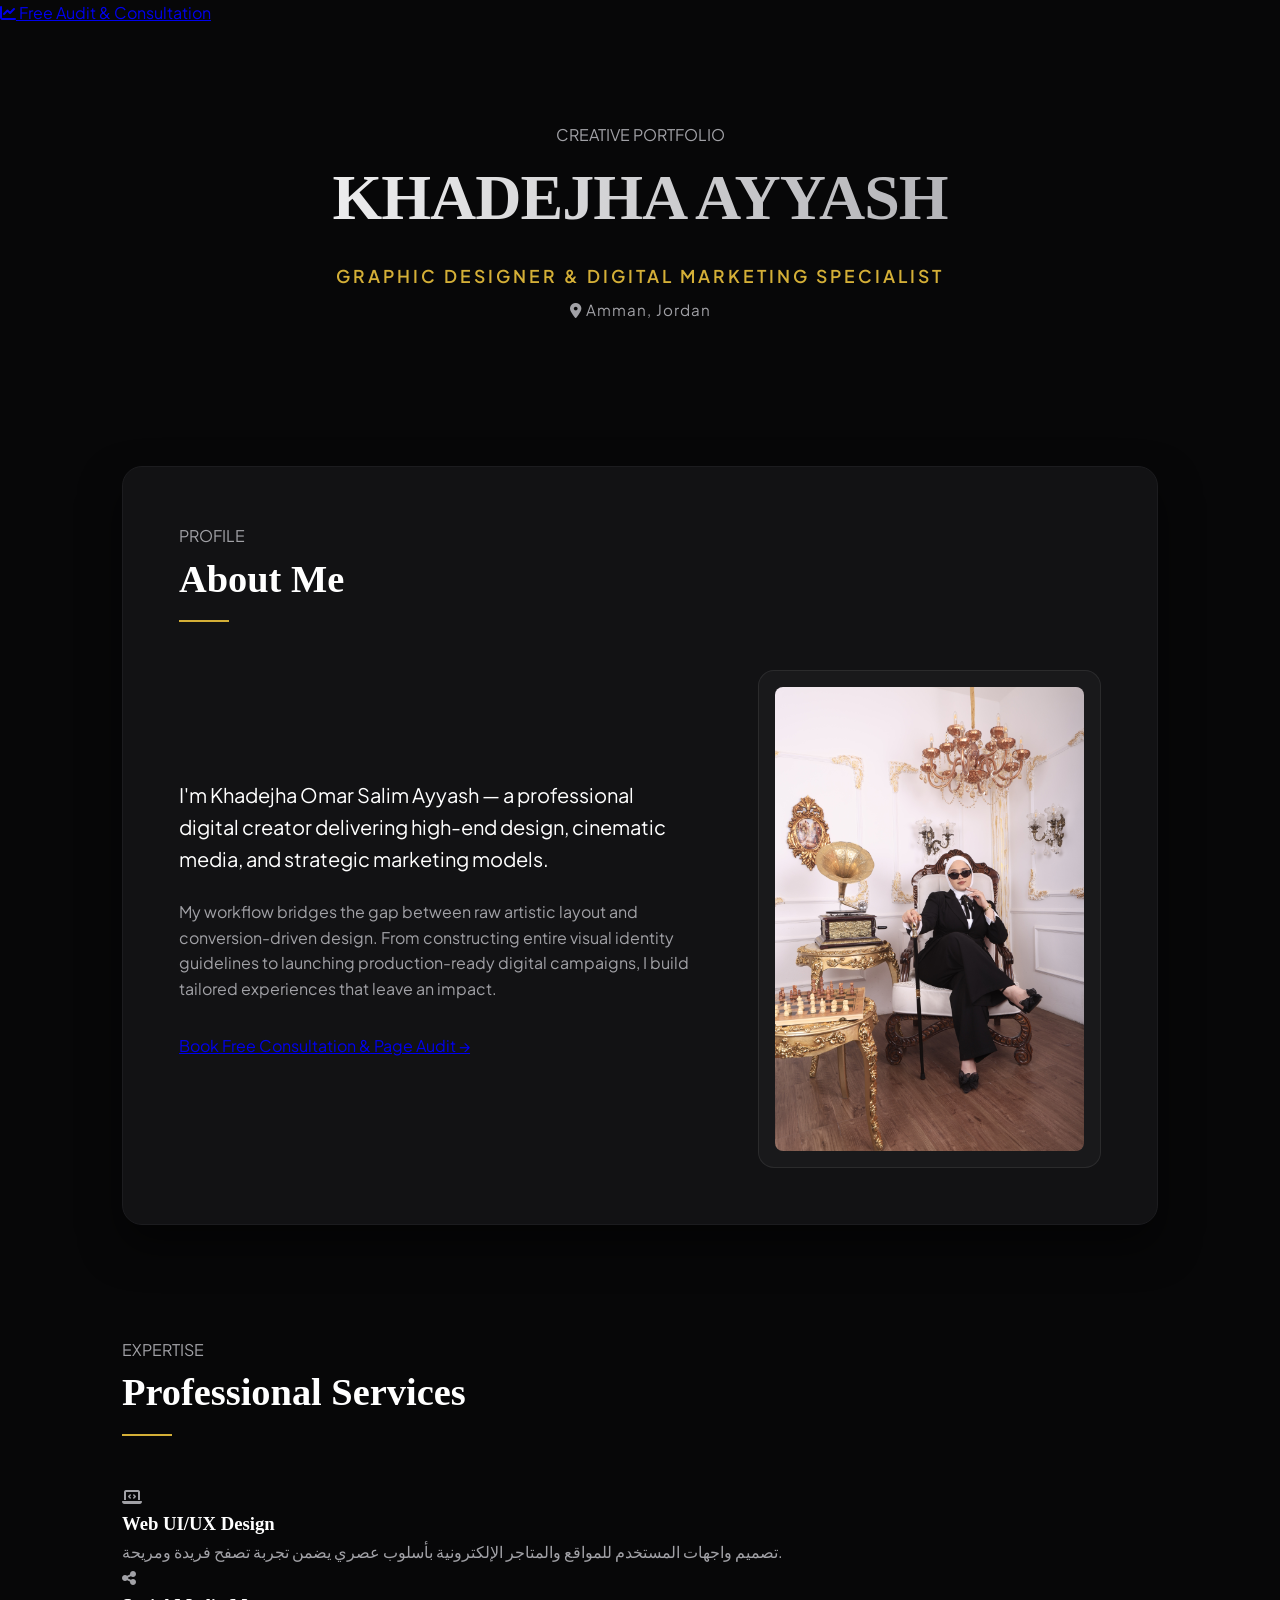
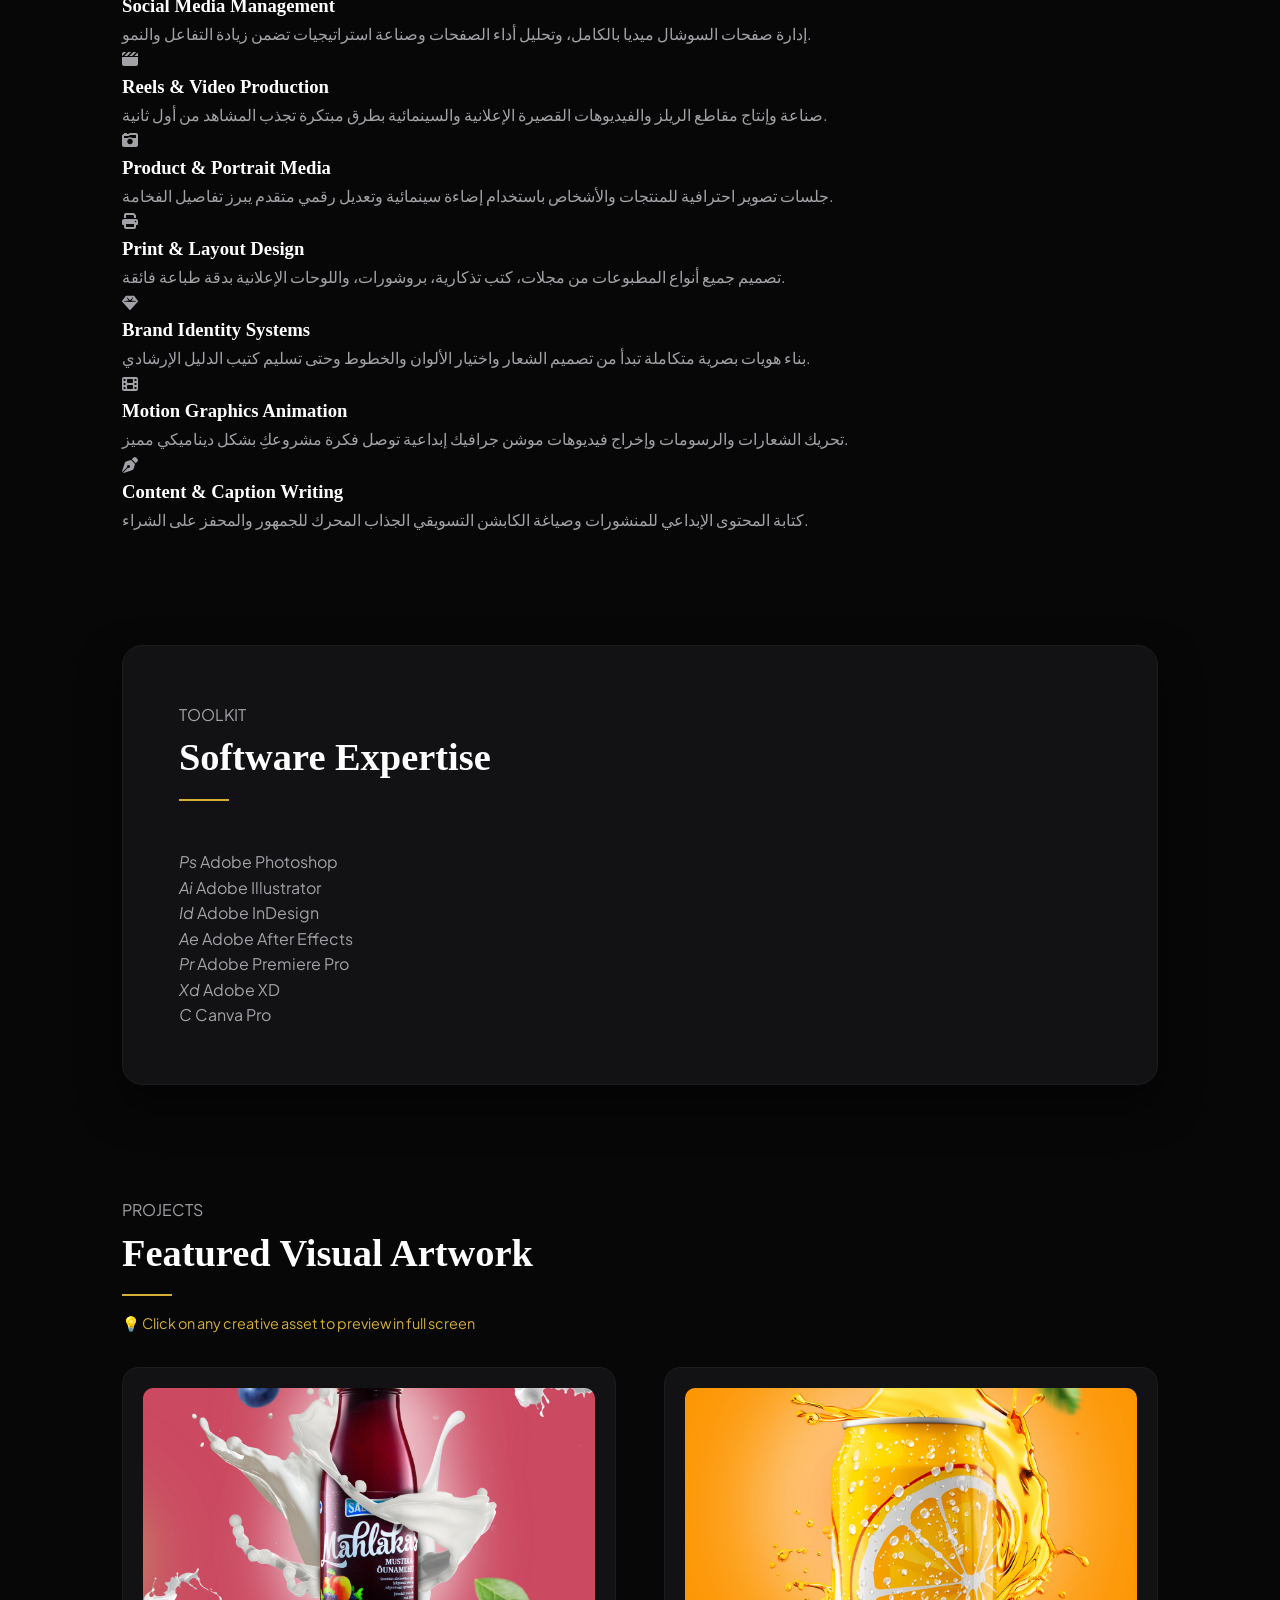
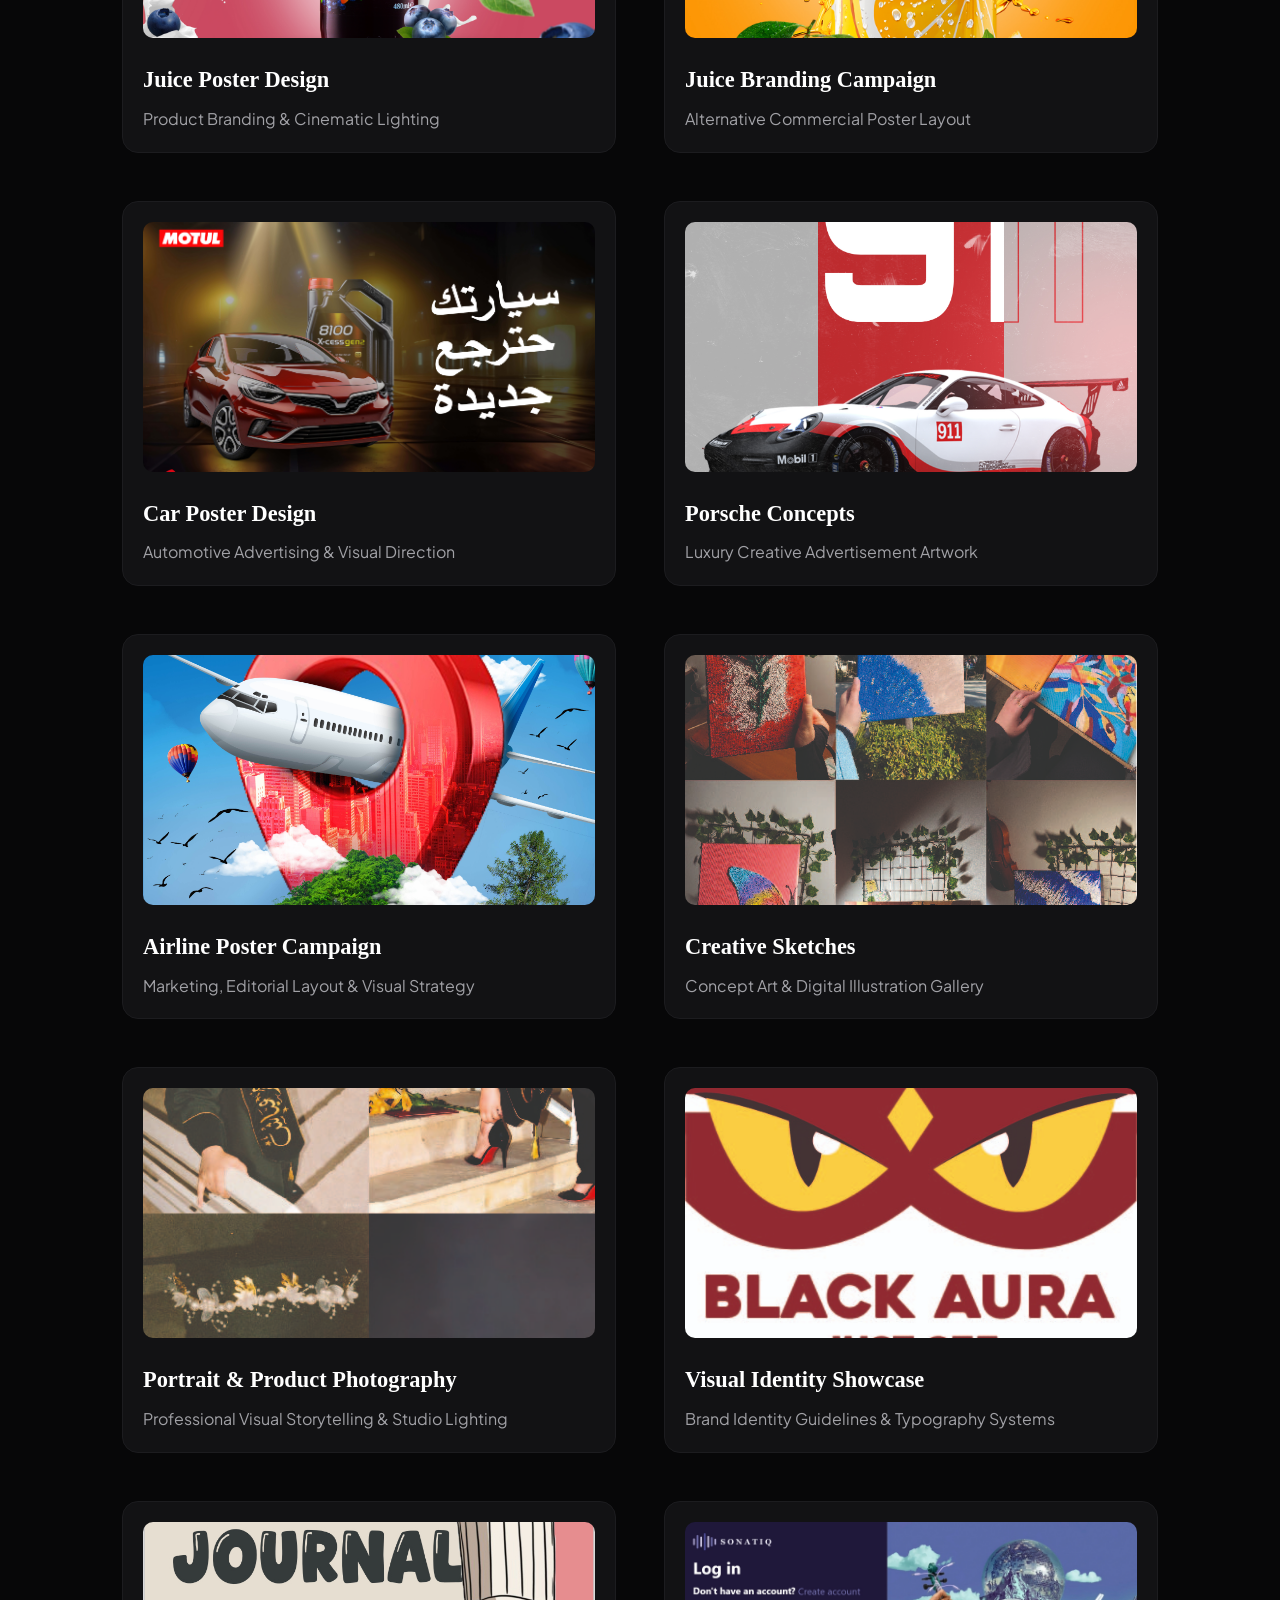
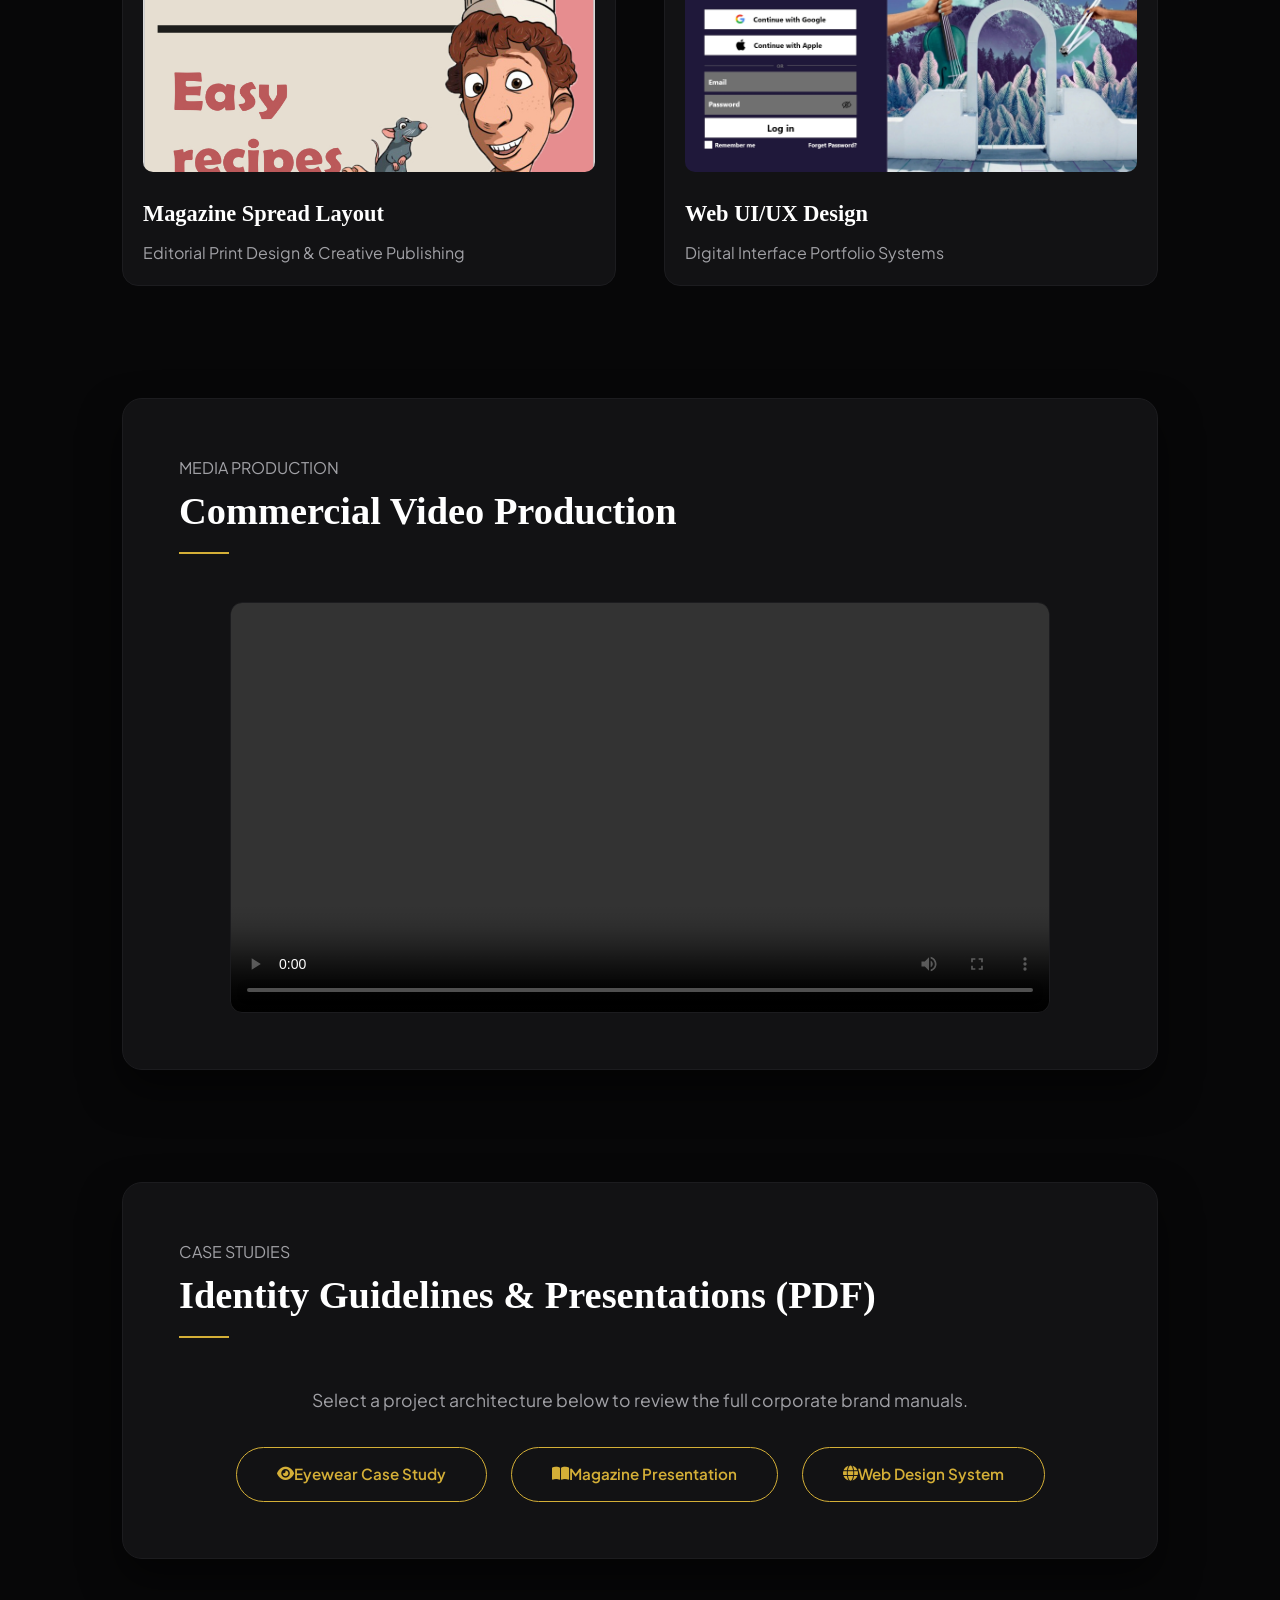
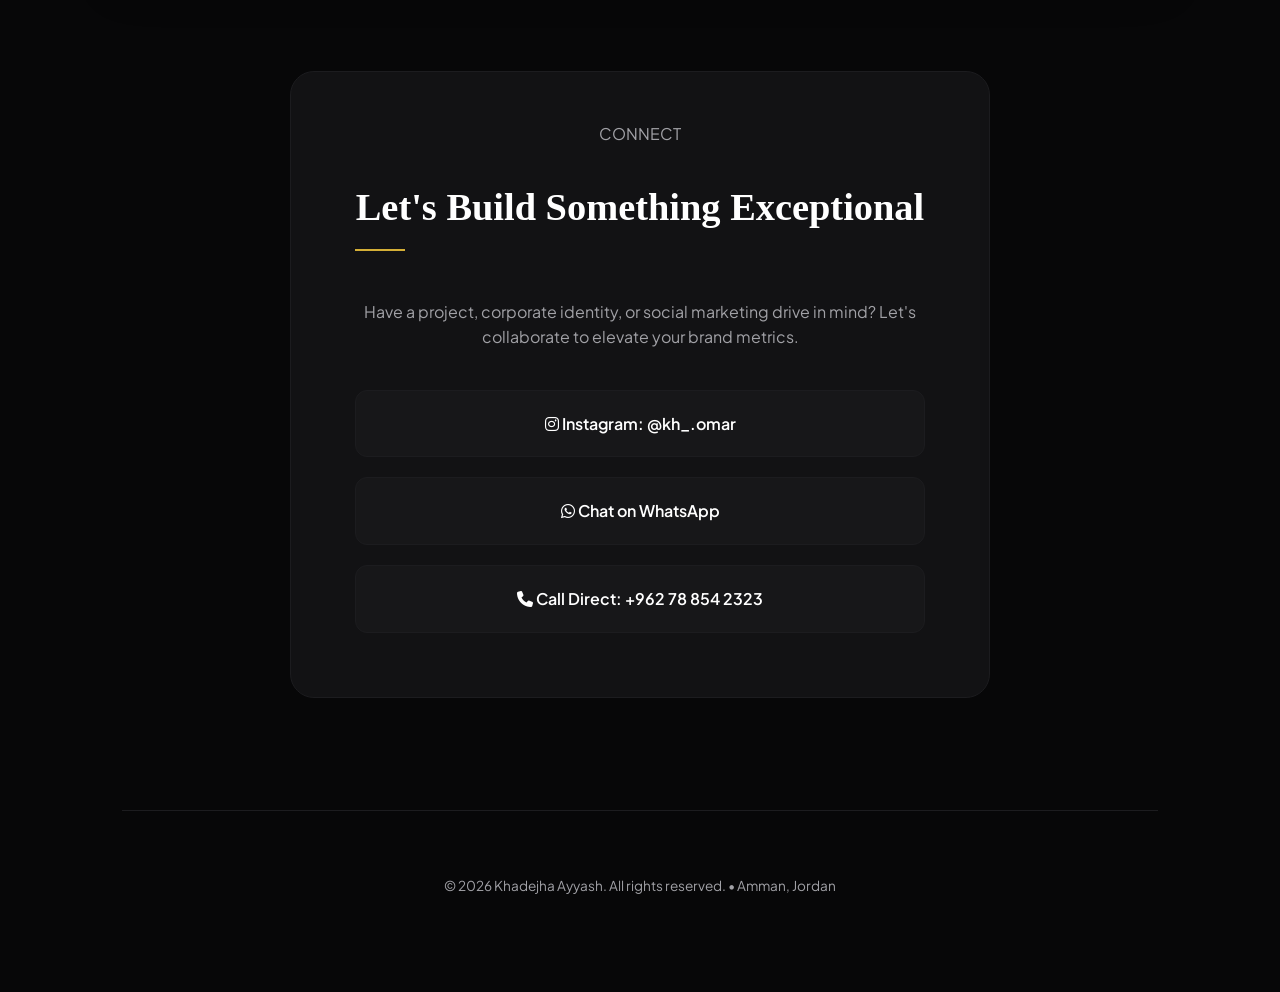
==== commit d5fd5a86: "Update index.html" ====
--- a/index.html
+++ b/index.html
@@ -3,27 +3,38 @@
 <head>
     <meta charset="UTF-8">
     <meta name="viewport" content="width=device-width, initial-scale=1.0">
-    <title>Khadejha Ayyash — Portfolio</title>
+    <title>Khadejha Ayyash — Premium Portfolio</title>
     <link rel="stylesheet" href="style.css">
     <link rel="preconnect" href="https://fonts.googleapis.com">
     <link rel="preconnect" href="https://fonts.gstatic.com" crossorigin>
-    <link href="https://fonts.googleapis.com/css2?family=Playfair+Display:ital,wght@0,400..900;1,400..900&family=Plus+Jakarta+Sans:wght@200..800&display=swap" rel="stylesheet">
+    <link href="https://fonts.googleapis.com/css2?family=Cinzel:wght@500;700;800&family=Plus+Jakarta+Sans:wght@300;400;600;700&display=swap" rel="stylesheet">
+    <link rel="stylesheet" href="https://cdnjs.cloudflare.com/ajax/libs/font-awesome/6.4.0/css/all.min.css">
 </head>
 <body>
 
+    <a href="https://wa.me/962788542323?text=Hello%20Khadejha,%20I%20would%20like%20to%20get%20a%20free%20consultation%20and%20page%20audit." target="_blank" class="floating-consult-btn">
+        <i class="fa-solid fa-chart-line animate-pulse"></i> Free Audit & Consultation
+    </a>
+
     <div class="container">
-        <header>
-            <h1 class="fade-in">Khadejha Ayyash</h1>
+        <header class="main-header">
+            <div class="brand-tag">CREATIVE PORTFOLIO</div>
+            <h1 class="glitch-gold">KHADEJHA AYYASH</h1>
             <p class="gold-text tracking-in">Graphic Designer & Digital Marketing Specialist</p>
-            <p class="location">Amman, Jordan</p>
+            <p class="location"><i class="fa-solid fa-location-dot"></i> Amman, Jordan</p>
         </header>
 
         <section id="about" class="section-card fade-in">
+            <div class="section-tag">PROFILE</div>
             <h2>About Me</h2>
             <div class="about-content">
                 <div class="about-text">
-                    <p class="lead">I'm Khadejha Omar Salim Ayyash — a professional graphic designer, photographer, and digital marketing specialist based in Amman, Jordan.</p>
-                    <p>My work lives at the intersection of visual identity, digital experience, and brand storytelling. I specialize in crafting distinctive visual directions, brand systems, and capturing cinematic media that elevates businesses and drives engagement.</p>
+                    <p class="lead">I'm Khadejha Omar Salim Ayyash — a professional digital creator delivering high-end design, cinematic media, and strategic marketing models.</p>
+                    <p>My workflow bridges the gap between raw artistic layout and conversion-driven design. From constructing entire visual identity guidelines to launching production-ready digital campaigns, I build tailored experiences that leave an impact.</p>
+                    
+                    <div style="margin-top: 2rem;">
+                        <a href="https://wa.me/962788542323?text=Hello%20Khadejha,%20I%20want%20to%20book%20a%20free%20consultation." target="_blank" class="inline-consult-link">Book Free Consultation & Page Audit →</a>
+                    </div>
                 </div>
                 <div class="profile-frame">
                     <img src="my-profile.JPG" alt="Khadejha Ayyash" onclick="openLightbox(this.src)">
@@ -31,77 +42,119 @@
             </div>
         </section>
 
+        <section id="services">
+            <div class="section-tag">EXPERTISE</div>
+            <h2 class="fade-in">Professional Services</h2>
+            <div class="services-grid">
+                <div class="service-card">
+                    <div class="service-icon"><i class="fa-solid fa-laptop-code"></i></div>
+                    <h3>Web UI/UX Design</h3>
+                    <p>تصميم واجهات المستخدم للمواقع والمتاجر الإلكترونية بأسلوب عصري يضمن تجربة تصفح فريدة ومريحة.</p>
+                </div>
+                <div class="service-card">
+                    <div class="service-icon"><i class="fa-solid fa-share-nodes"></i></div>
+                    <h3>Social Media Management</h3>
+                    <p>إدارة صفحات السوشال ميديا بالكامل، وتحليل أداء الصفحات وصناعة استراتيجيات تضمن زيادة التفاعل والنمو.</p>
+                </div>
+                <div class="service-card">
+                    <div class="service-icon"><i class="fa-solid fa-clapperboard"></i></div>
+                    <h3>Reels & Video Production</h3>
+                    <p>صناعة وإنتاج مقاطع الريلز والفيديوهات القصيرة الإعلانية والسينمائية بطرق مبتكرة تجذب المشاهد من أول ثانية.</p>
+                </div>
+                <div class="service-card">
+                    <div class="service-icon"><i class="fa-solid fa-camera-retro"></i></div>
+                    <h3>Product & Portrait Media</h3>
+                    <p>جلسات تصوير احترافية للمنتجات والأشخاص باستخدام إضاءة سينمائية وتعديل رقمي متقدم يبرز تفاصيل الفخامة.</p>
+                </div>
+                <div class="service-card">
+                    <div class="service-icon"><i class="fa-solid fa-print"></i></div>
+                    <h3>Print & Layout Design</h3>
+                    <p>تصميم جميع أنواع المطبوعات من مجلات، كتب تذكارية، بروشورات، واللوحات الإعلانية بدقة طباعة فائقة.</p>
+                </div>
+                <div class="service-card">
+                    <div class="service-icon"><i class="fa-solid fa-gem"></i></div>
+                    <h3>Brand Identity Systems</h3>
+                    <p>بناء هويات بصرية متكاملة تبدأ من تصميم الشعار واختيار الألوان والخطوط وحتى تسليم كتيب الدليل الإرشادي.</p>
+                </div>
+                <div class="service-card">
+                    <div class="service-icon"><i class="fa-solid fa-film"></i></div>
+                    <h3>Motion Graphics Animation</h3>
+                    <p>تحريك الشعارات والرسومات وإخراج فيديوهات موشن جرافيك إبداعية توصل فكرة مشروعكِ بشكل ديناميكي مميز.</p>
+                </div>
+                <div class="service-card">
+                    <div class="service-icon"><i class="fa-solid fa-pen-nib"></i></div>
+                    <h3>Content & Caption Writing</h3>
+                    <p>كتابة المحتوى الإبداعي للمنشورات وصياغة الكابشن التسويقي الجذاب المحرك للجمهور والمحفز على الشراء.</p>
+                </div>
+            </div>
+        </section>
+
+        <section id="skills" class="section-card">
+            <div class="section-tag">TOOLKIT</div>
+            <h2>Software Expertise</h2>
+            <div class="skills-flex">
+                <div class="skill-pill"><i class="fa-custom">Ps</i> Adobe Photoshop</div>
+                <div class="skill-pill"><i class="fa-custom">Ai</i> Adobe Illustrator</div>
+                <div class="skill-pill"><i class="fa-custom">Id</i> Adobe InDesign</div>
+                <div class="skill-pill"><i class="fa-custom">Ae</i> Adobe After Effects</div>
+                <div class="skill-pill"><i class="fa-custom">Pr</i> Adobe Premiere Pro</div>
+                <div class="skill-pill"><i class="fa-custom">Xd</i> Adobe XD</div>
+                <div class="skill-pill"><i class="fa-custom fa-canva">C</i> Canva Pro</div>
+            </div>
+        </section>
+
         <section id="work">
-            <h2 class="fade-in">Featured Projects & Identity</h2>
-            <p class="click-hint">💡 Click on any item to view full screen</p>
+            <div class="section-tag">PROJECTS</div>
+            <h2 class="fade-in">Featured Visual Artwork</h2>
+            <p class="click-hint">💡 Click on any creative asset to preview in full screen</p>
             <div class="portfolio-grid">
                 <div class="portfolio-item fade-in" onclick="openLightbox('juice-poster1.jpg')">
-                    <div class="media-container">
-                        <img src="juice-poster1.jpg" alt="Juice Poster 1">
-                    </div>
+                    <div class="media-container"><img src="juice-poster1.jpg" alt="Juice Poster 1"></div>
                     <h3>Juice Poster Design</h3>
                     <p>Product Branding & Cinematic Lighting</p>
                 </div>
                 <div class="portfolio-item fade-in" onclick="openLightbox('juice-poster2.jpg')">
-                    <div class="media-container">
-                        <img src="juice-poster2.jpg" alt="Juice Poster 2">
-                    </div>
+                    <div class="media-container"><img src="juice-poster2.jpg" alt="Juice Branding"></div>
                     <h3>Juice Branding Campaign</h3>
                     <p>Alternative Commercial Poster Layout</p>
                 </div>
                 <div class="portfolio-item fade-in" onclick="openLightbox('car-poster.jpg')">
-                    <div class="media-container">
-                        <img src="car-poster.jpg" alt="Car Poster">
-                    </div>
+                    <div class="media-container"><img src="car-poster.jpg" alt="Car Advertising"></div>
                     <h3>Car Poster Design</h3>
                     <p>Automotive Advertising & Visual Direction</p>
                 </div>
                 <div class="portfolio-item fade-in" onclick="openLightbox('porsche-poster.jpg')">
-                    <div class="media-container">
-                        <img src="porsche-poster.jpg" alt="Porsche Poster">
-                    </div>
+                    <div class="media-container"><img src="porsche-poster.jpg" alt="Porsche Concept"></div>
                     <h3>Porsche Concepts</h3>
                     <p>Luxury Creative Advertisement Artwork</p>
                 </div>
                 <div class="portfolio-item fade-in" onclick="openLightbox('airline-poster.jpg')">
-                    <div class="media-container">
-                        <img src="airline-poster.jpg" alt="Airline Poster">
-                    </div>
+                    <div class="media-container"><img src="airline-poster.jpg" alt="Airline Project"></div>
                     <h3>Airline Poster Campaign</h3>
                     <p>Marketing, Editorial Layout & Visual Strategy</p>
                 </div>
                 <div class="portfolio-item fade-in" onclick="openLightbox('sketches-gallery.jpg')">
-                    <div class="media-container">
-                        <img src="sketches-gallery.jpg" alt="Sketches Gallery">
-                    </div>
+                    <div class="media-container"><img src="sketches-gallery.jpg" alt="Creative Art"></div>
                     <h3>Creative Sketches</h3>
                     <p>Concept Art & Digital Illustration Gallery</p>
                 </div>
                 <div class="portfolio-item fade-in" onclick="openLightbox('portrait-session.jpg')">
-                    <div class="media-container">
-                        <img src="portrait-session.jpg" alt="Portrait Photography">
-                    </div>
+                    <div class="media-container"><img src="portrait-session.jpg" alt="Photography"></div>
                     <h3>Portrait & Product Photography</h3>
                     <p>Professional Visual Storytelling & Studio Lighting</p>
                 </div>
                 <div class="portfolio-item fade-in" onclick="openLightbox('eyewear-main.jpg')">
-                    <div class="media-container">
-                        <img src="eyewear-main.jpg" alt="Visual Identity">
-                    </div>
+                    <div class="media-container"><img src="eyewear-main.jpg" alt="Visual Identity"></div>
                     <h3>Visual Identity Showcase</h3>
                     <p>Brand Identity Guidelines & Typography Systems</p>
                 </div>
                 <div class="portfolio-item fade-in" onclick="openLightbox('magazine-spread.JPG')">
-                    <div class="media-container">
-                        <img src="magazine-spread.JPG" alt="Magazine Spread">
-                    </div>
+                    <div class="media-container"><img src="magazine-spread.JPG" alt="Magazine Editorial"></div>
                     <h3>Magazine Spread Layout</h3>
                     <p>Editorial Print Design & Creative Publishing</p>
                 </div>
                 <div class="portfolio-item fade-in" onclick="openLightbox('web-design-main.jpg')">
-                    <div class="media-container">
-                        <img src="web-design-main.jpg" alt="Web Design System">
-                    </div>
+                    <div class="media-container"><img src="web-design-main.jpg" alt="Web System"></div>
                     <h3>Web UI/UX Design</h3>
                     <p>Digital Interface Portfolio Systems</p>
                 </div>
@@ -109,7 +162,8 @@
         </section>
 
         <section id="video" class="section-card fade-in">
-            <h2>Video Production Showcase</h2>
+            <div class="section-tag">MEDIA PRODUCTION</div>
+            <h2>Commercial Video Production</h2>
             <div class="video-wrapper">
                 <video controls preload="metadata">
                     <source src="marketing-video.mp4" type="video/mp4">
@@ -119,25 +173,27 @@
         </section>
 
         <section id="documents" class="section-card fade-in">
-            <h2>Project Case Studies (PDF)</h2>
+            <div class="section-tag">CASE STUDIES</div>
+            <h2>Identity Guidelines & Presentations (PDF)</h2>
             <div class="pdf-box">
-                <p>Select a project case below to view full identity guidelines. It will open safely in a new tab.</p>
+                <p>Select a project architecture below to review the full corporate brand manuals.</p>
                 <div class="pdf-grid">
-                    <a href="eyewear-project.pdf.pdf" target="_blank" class="pdf-link-btn">👁️ Eyewear Case Study</a>
-                    <a href="magazine-project.pdf" target="_blank" class="pdf-link-btn">📖 Magazine Presentation</a>
-                    <a href="web-design-project.pdf.pdf" target="_blank" class="pdf-link-btn">🌐 Web Design System</a>
+                    <a href="eyewear-project.pdf.pdf" target="_blank" class="pdf-link-btn"><i class="fa-solid fa-eye"></i> Eyewear Case Study</a>
+                    <a href="magazine-project.pdf" target="_blank" class="pdf-link-btn"><i class="fa-solid fa-book-open"></i> Magazine Presentation</a>
+                    <a href="web-design-project.pdf.pdf" target="_blank" class="pdf-link-btn"><i class="fa-solid fa-globe"></i> Web Design System</a>
                 </div>
             </div>
         </section>
 
         <section id="contact" class="fade-in">
             <div class="contact-card">
+                <div class="section-tag" style="position: relative; top: -15px; margin: 0 auto 1rem auto;">CONNECT</div>
                 <h2>Let's Build Something Exceptional</h2>
-                <p>Have a project or digital campaign in mind? Let's collaborate to bring your brand's vision to life with professional assets and marketing strategy.</p>
+                <p>Have a project, corporate identity, or social marketing drive in mind? Let's collaborate to elevate your brand metrics.</p>
                 <div class="contact-grid">
-                    <a href="https://instagram.com/kh_.omar" target="_blank" class="contact-link insta-btn">📸 Instagram: @kh_.omar</a>
-                    <a href="https://wa.me/962788542323" target="_blank" class="contact-link whatsapp-btn">💬 Chat on WhatsApp</a>
-                    <a href="tel:+962788542323" class="contact-link call-btn">📞 Call: +962 78 854 2323</a>
+                    <a href="https://instagram.com/kh_.omar" target="_blank" class="contact-link insta-btn"><i class="fa-brands fa-instagram"></i> Instagram: @kh_.omar</a>
+                    <a href="https://wa.me/962788542323" target="_blank" class="contact-link whatsapp-btn"><i class="fa-brands fa-whatsapp"></i> Chat on WhatsApp</a>
+                    <a href="tel:+962788542323" class="contact-link call-btn"><i class="fa-solid fa-phone"></i> Call Direct: +962 78 854 2323</a>
                 </div>
             </div>
         </section>
@@ -148,7 +204,7 @@
     </div>
 
     <div id="customLightbox" class="lightbox" onclick="closeLightbox()">
-        <span class="close-btn">&times; Close & Back</span>
+        <span class="close-btn">&times; Close Preview</span>
         <img class="lightbox-content" id="lightboxImg">
     </div>
 
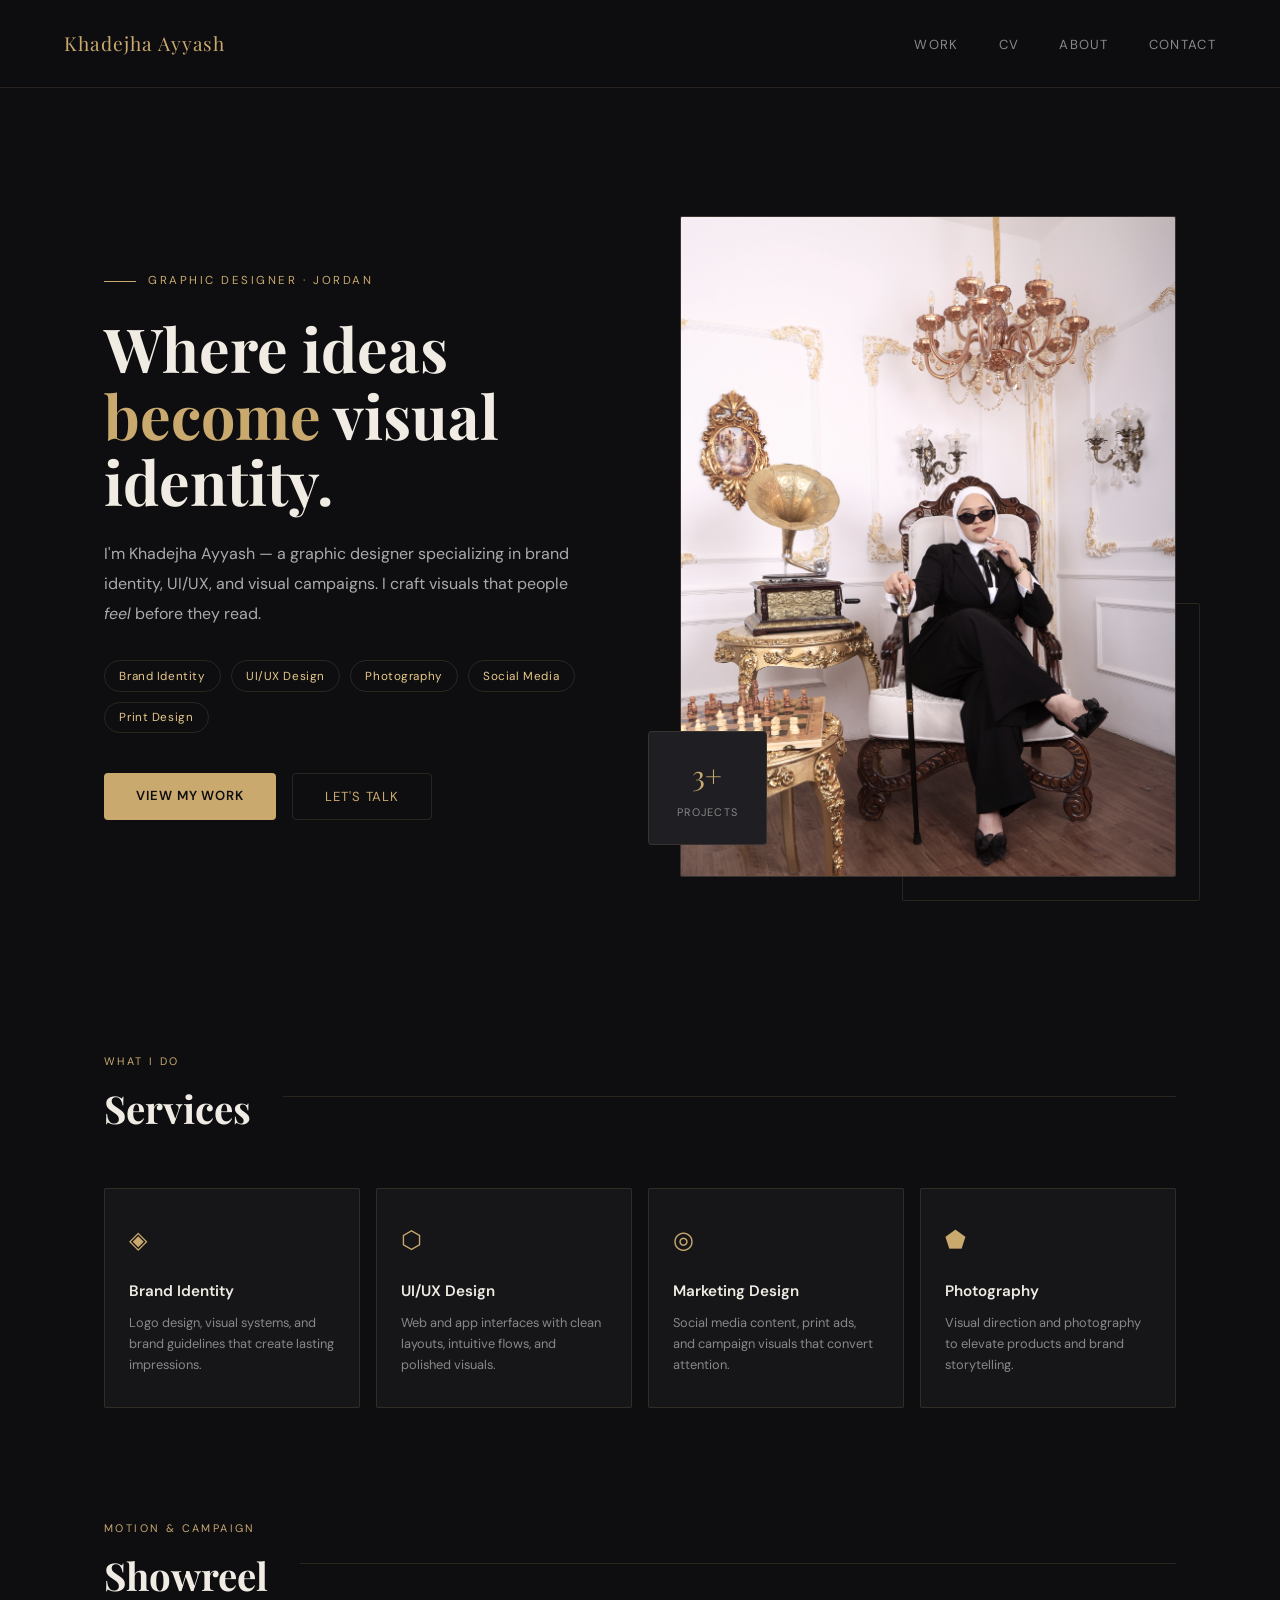
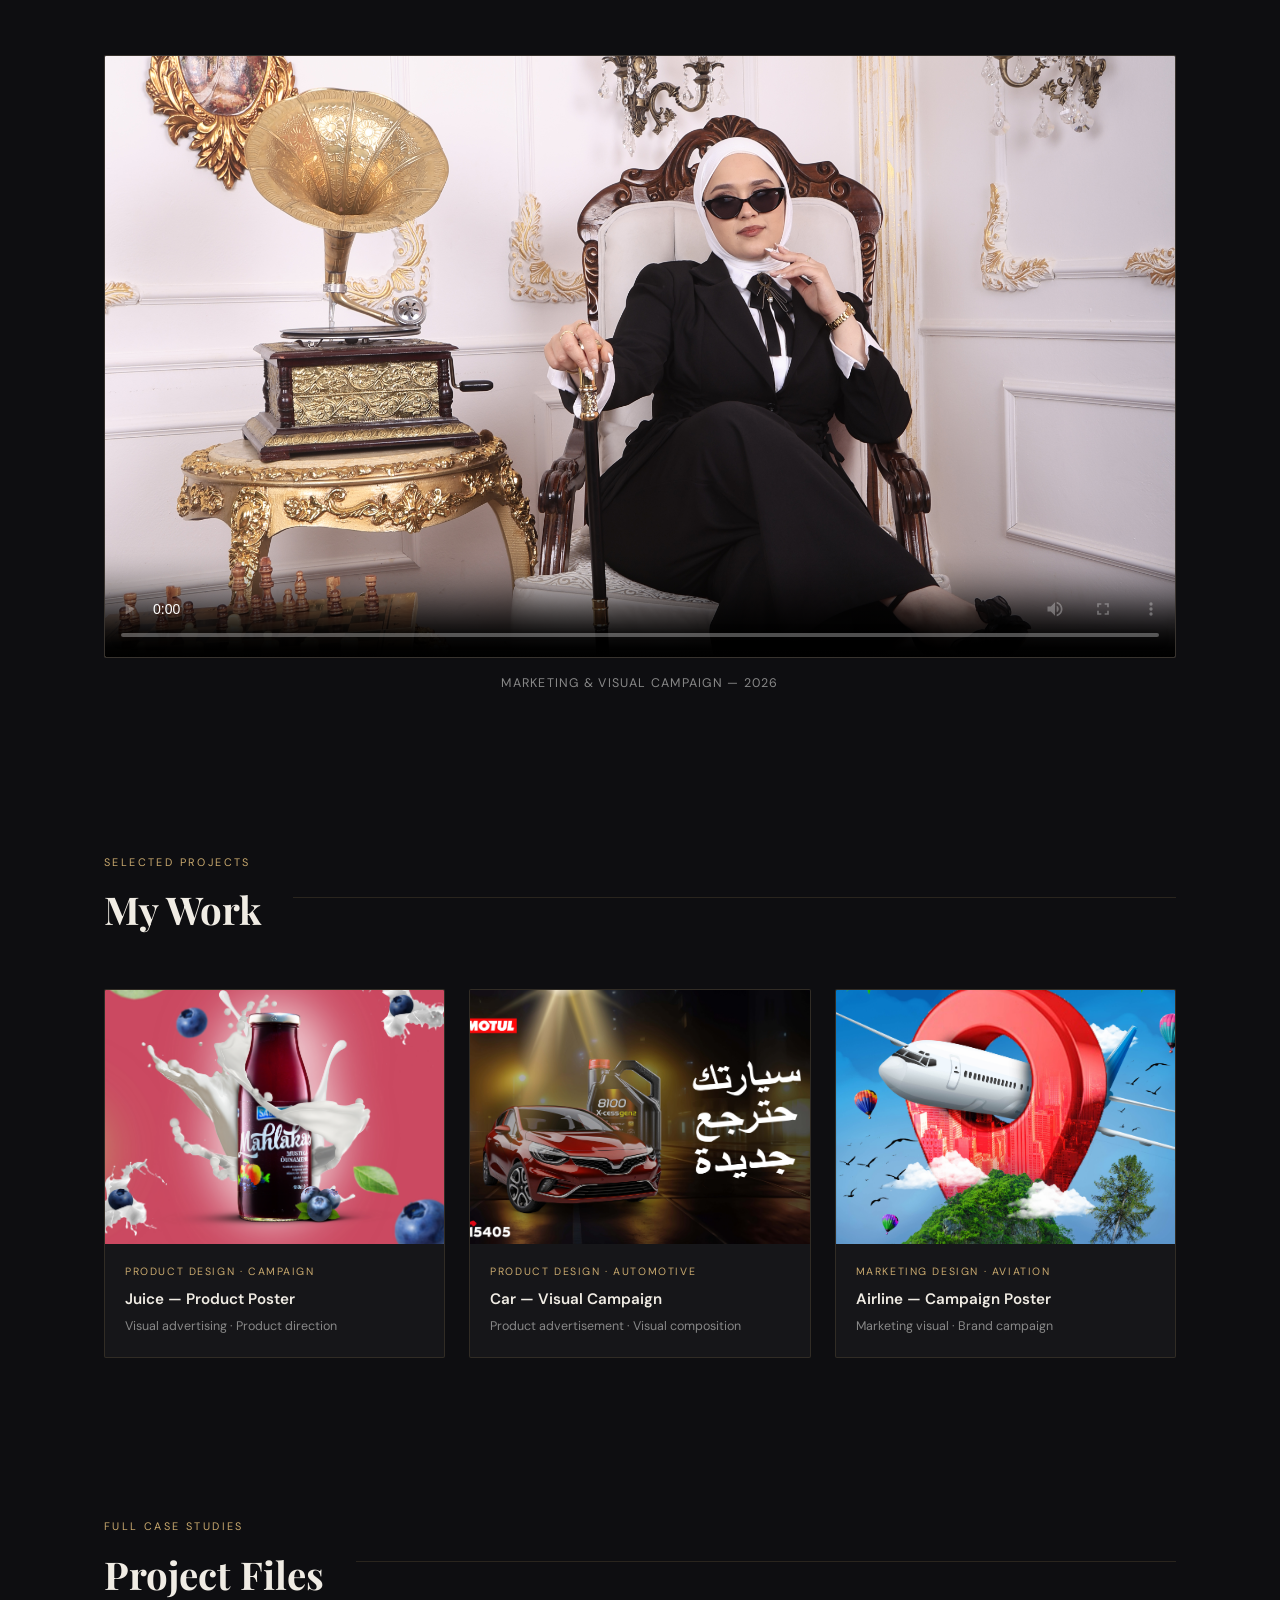
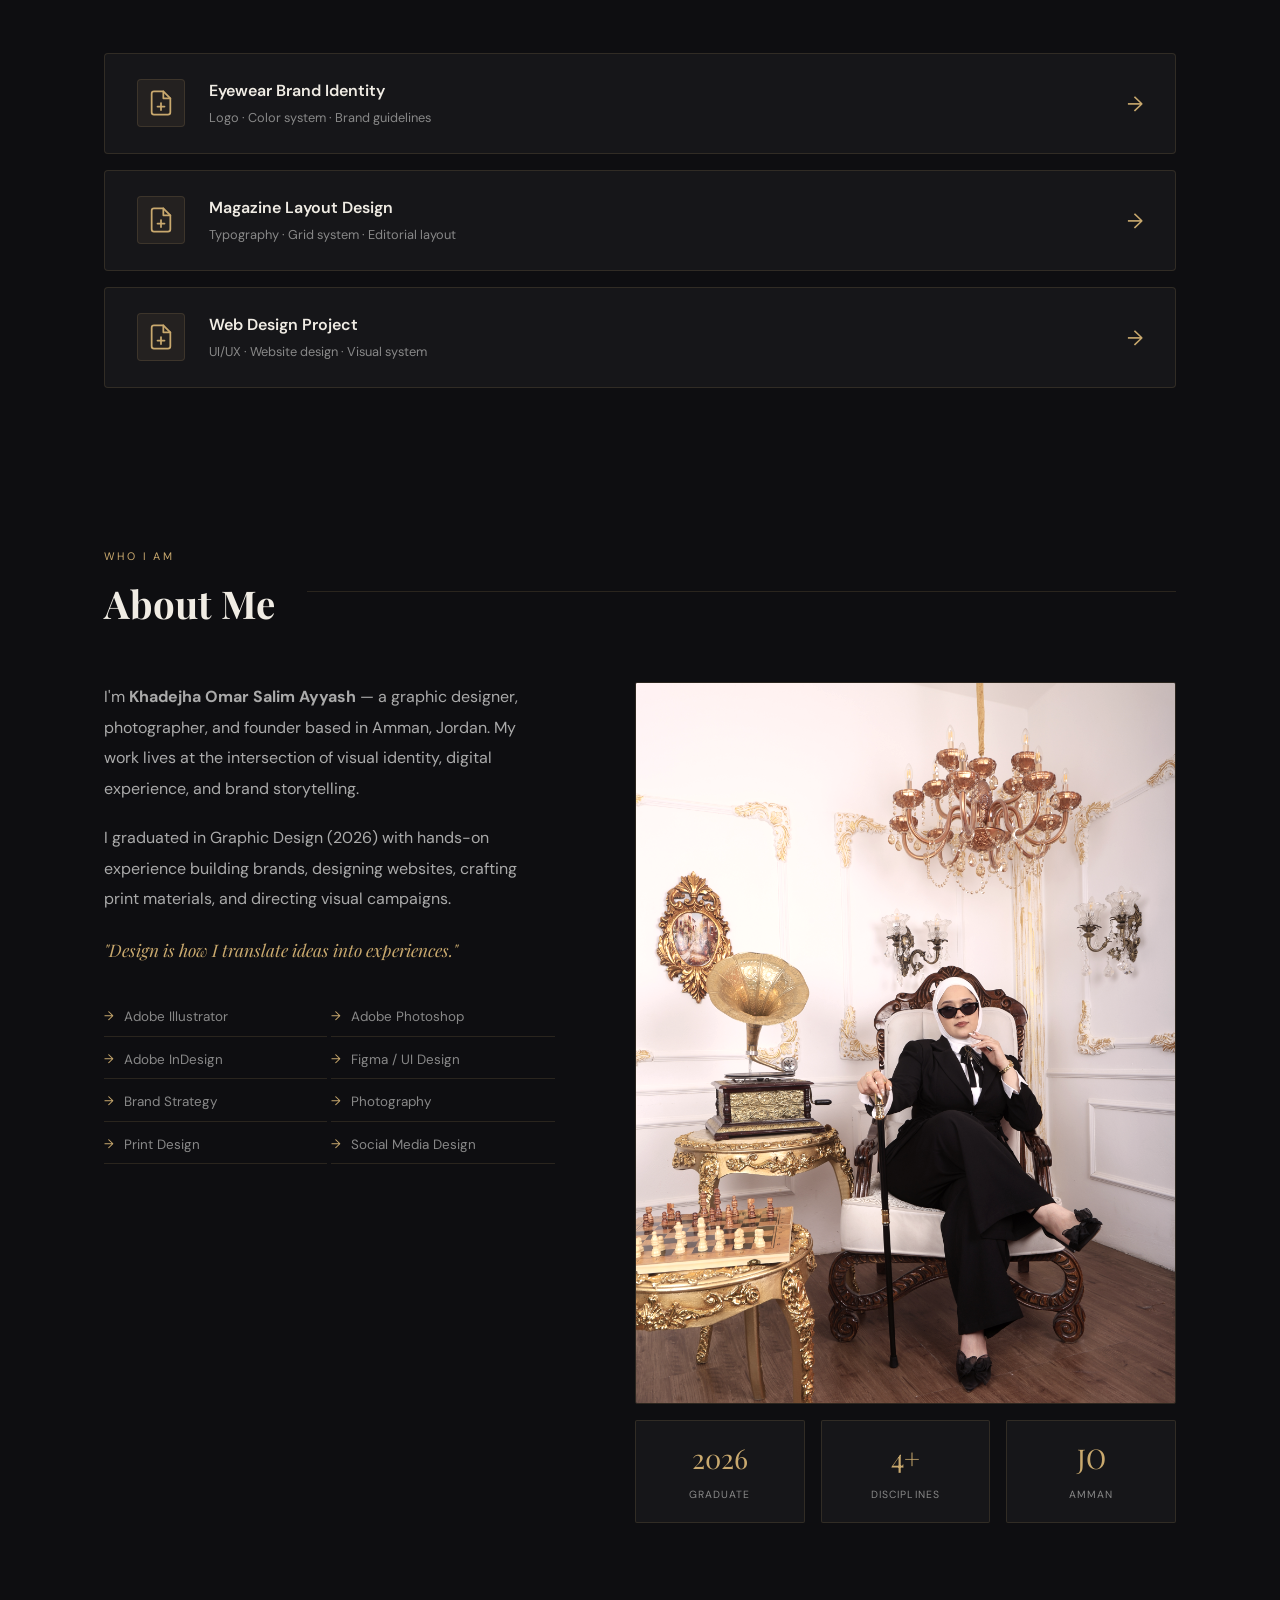
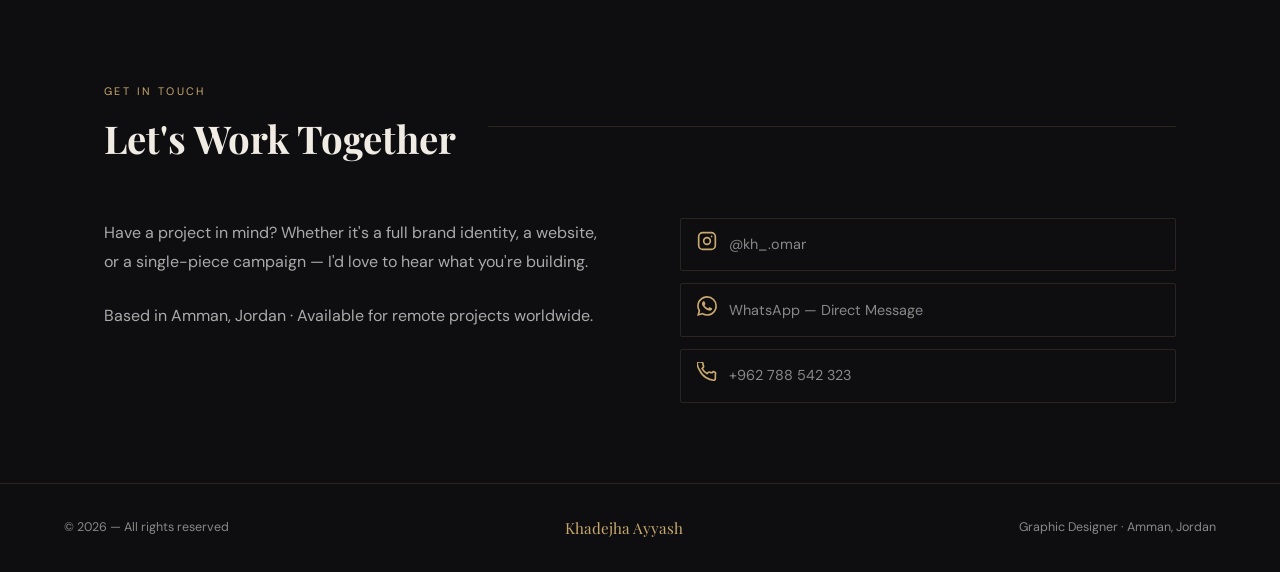
==== commit c129690e: "Add files via upload" ====
--- a/index.html
+++ b/index.html
@@ -1,221 +1,372 @@
 <!DOCTYPE html>
 <html lang="en">
 <head>
-    <meta charset="UTF-8">
-    <meta name="viewport" content="width=device-width, initial-scale=1.0">
-    <title>Khadejha Ayyash — Premium Portfolio</title>
-    <link rel="stylesheet" href="style.css">
-    <link rel="preconnect" href="https://fonts.googleapis.com">
-    <link rel="preconnect" href="https://fonts.gstatic.com" crossorigin>
-    <link href="https://fonts.googleapis.com/css2?family=Cinzel:wght@500;700;800&family=Plus+Jakarta+Sans:wght@300;400;600;700&display=swap" rel="stylesheet">
-    <link rel="stylesheet" href="https://cdnjs.cloudflare.com/ajax/libs/font-awesome/6.4.0/css/all.min.css">
+  <meta charset="UTF-8" />
+  <meta name="viewport" content="width=device-width, initial-scale=1.0" />
+  <meta name="description" content="Khadejha Ayyash — Graphic Designer & Visual Director based in Amman, Jordan." />
+  <title>Khadejha Ayyash — Graphic Designer</title>
+  <link rel="preconnect" href="https://fonts.googleapis.com" />
+  <link rel="preconnect" href="https://fonts.gstatic.com" crossorigin />
+  <link href="https://fonts.googleapis.com/css2?family=Playfair+Display:wght@400;700&family=DM+Sans:wght@300;400;500;600&display=swap" rel="stylesheet" />
+  <link rel="stylesheet" href="style.css" />
 </head>
 <body>
 
-    <a href="https://wa.me/962788542323?text=Hello%20Khadejha,%20I%20would%20like%20to%20get%20a%20free%20consultation%20and%20page%20audit." target="_blank" class="floating-consult-btn">
-        <i class="fa-solid fa-chart-line animate-pulse"></i> Free Audit & Consultation
-    </a>
-
-    <div class="container">
-        <header class="main-header">
-            <div class="brand-tag">CREATIVE PORTFOLIO</div>
-            <h1 class="glitch-gold">KHADEJHA AYYASH</h1>
-            <p class="gold-text tracking-in">Graphic Designer & Digital Marketing Specialist</p>
-            <p class="location"><i class="fa-solid fa-location-dot"></i> Amman, Jordan</p>
-        </header>
-
-        <section id="about" class="section-card fade-in">
-            <div class="section-tag">PROFILE</div>
-            <h2>About Me</h2>
-            <div class="about-content">
-                <div class="about-text">
-                    <p class="lead">I'm Khadejha Omar Salim Ayyash — a professional digital creator delivering high-end design, cinematic media, and strategic marketing models.</p>
-                    <p>My workflow bridges the gap between raw artistic layout and conversion-driven design. From constructing entire visual identity guidelines to launching production-ready digital campaigns, I build tailored experiences that leave an impact.</p>
-                    
-                    <div style="margin-top: 2rem;">
-                        <a href="https://wa.me/962788542323?text=Hello%20Khadejha,%20I%20want%20to%20book%20a%20free%20consultation." target="_blank" class="inline-consult-link">Book Free Consultation & Page Audit →</a>
-                    </div>
-                </div>
-                <div class="profile-frame">
-                    <img src="my-profile.JPG" alt="Khadejha Ayyash" onclick="openLightbox(this.src)">
-                </div>
-            </div>
-        </section>
-
-        <section id="services">
-            <div class="section-tag">EXPERTISE</div>
-            <h2 class="fade-in">Professional Services</h2>
-            <div class="services-grid">
-                <div class="service-card">
-                    <div class="service-icon"><i class="fa-solid fa-laptop-code"></i></div>
-                    <h3>Web UI/UX Design</h3>
-                    <p>تصميم واجهات المستخدم للمواقع والمتاجر الإلكترونية بأسلوب عصري يضمن تجربة تصفح فريدة ومريحة.</p>
-                </div>
-                <div class="service-card">
-                    <div class="service-icon"><i class="fa-solid fa-share-nodes"></i></div>
-                    <h3>Social Media Management</h3>
-                    <p>إدارة صفحات السوشال ميديا بالكامل، وتحليل أداء الصفحات وصناعة استراتيجيات تضمن زيادة التفاعل والنمو.</p>
-                </div>
-                <div class="service-card">
-                    <div class="service-icon"><i class="fa-solid fa-clapperboard"></i></div>
-                    <h3>Reels & Video Production</h3>
-                    <p>صناعة وإنتاج مقاطع الريلز والفيديوهات القصيرة الإعلانية والسينمائية بطرق مبتكرة تجذب المشاهد من أول ثانية.</p>
-                </div>
-                <div class="service-card">
-                    <div class="service-icon"><i class="fa-solid fa-camera-retro"></i></div>
-                    <h3>Product & Portrait Media</h3>
-                    <p>جلسات تصوير احترافية للمنتجات والأشخاص باستخدام إضاءة سينمائية وتعديل رقمي متقدم يبرز تفاصيل الفخامة.</p>
-                </div>
-                <div class="service-card">
-                    <div class="service-icon"><i class="fa-solid fa-print"></i></div>
-                    <h3>Print & Layout Design</h3>
-                    <p>تصميم جميع أنواع المطبوعات من مجلات، كتب تذكارية، بروشورات، واللوحات الإعلانية بدقة طباعة فائقة.</p>
-                </div>
-                <div class="service-card">
-                    <div class="service-icon"><i class="fa-solid fa-gem"></i></div>
-                    <h3>Brand Identity Systems</h3>
-                    <p>بناء هويات بصرية متكاملة تبدأ من تصميم الشعار واختيار الألوان والخطوط وحتى تسليم كتيب الدليل الإرشادي.</p>
-                </div>
-                <div class="service-card">
-                    <div class="service-icon"><i class="fa-solid fa-film"></i></div>
-                    <h3>Motion Graphics Animation</h3>
-                    <p>تحريك الشعارات والرسومات وإخراج فيديوهات موشن جرافيك إبداعية توصل فكرة مشروعكِ بشكل ديناميكي مميز.</p>
-                </div>
-                <div class="service-card">
-                    <div class="service-icon"><i class="fa-solid fa-pen-nib"></i></div>
-                    <h3>Content & Caption Writing</h3>
-                    <p>كتابة المحتوى الإبداعي للمنشورات وصياغة الكابشن التسويقي الجذاب المحرك للجمهور والمحفز على الشراء.</p>
-                </div>
-            </div>
-        </section>
-
-        <section id="skills" class="section-card">
-            <div class="section-tag">TOOLKIT</div>
-            <h2>Software Expertise</h2>
-            <div class="skills-flex">
-                <div class="skill-pill"><i class="fa-custom">Ps</i> Adobe Photoshop</div>
-                <div class="skill-pill"><i class="fa-custom">Ai</i> Adobe Illustrator</div>
-                <div class="skill-pill"><i class="fa-custom">Id</i> Adobe InDesign</div>
-                <div class="skill-pill"><i class="fa-custom">Ae</i> Adobe After Effects</div>
-                <div class="skill-pill"><i class="fa-custom">Pr</i> Adobe Premiere Pro</div>
-                <div class="skill-pill"><i class="fa-custom">Xd</i> Adobe XD</div>
-                <div class="skill-pill"><i class="fa-custom fa-canva">C</i> Canva Pro</div>
-            </div>
-        </section>
-
-        <section id="work">
-            <div class="section-tag">PROJECTS</div>
-            <h2 class="fade-in">Featured Visual Artwork</h2>
-            <p class="click-hint">💡 Click on any creative asset to preview in full screen</p>
-            <div class="portfolio-grid">
-                <div class="portfolio-item fade-in" onclick="openLightbox('juice-poster1.jpg')">
-                    <div class="media-container"><img src="juice-poster1.jpg" alt="Juice Poster 1"></div>
-                    <h3>Juice Poster Design</h3>
-                    <p>Product Branding & Cinematic Lighting</p>
-                </div>
-                <div class="portfolio-item fade-in" onclick="openLightbox('juice-poster2.jpg')">
-                    <div class="media-container"><img src="juice-poster2.jpg" alt="Juice Branding"></div>
-                    <h3>Juice Branding Campaign</h3>
-                    <p>Alternative Commercial Poster Layout</p>
-                </div>
-                <div class="portfolio-item fade-in" onclick="openLightbox('car-poster.jpg')">
-                    <div class="media-container"><img src="car-poster.jpg" alt="Car Advertising"></div>
-                    <h3>Car Poster Design</h3>
-                    <p>Automotive Advertising & Visual Direction</p>
-                </div>
-                <div class="portfolio-item fade-in" onclick="openLightbox('porsche-poster.jpg')">
-                    <div class="media-container"><img src="porsche-poster.jpg" alt="Porsche Concept"></div>
-                    <h3>Porsche Concepts</h3>
-                    <p>Luxury Creative Advertisement Artwork</p>
-                </div>
-                <div class="portfolio-item fade-in" onclick="openLightbox('airline-poster.jpg')">
-                    <div class="media-container"><img src="airline-poster.jpg" alt="Airline Project"></div>
-                    <h3>Airline Poster Campaign</h3>
-                    <p>Marketing, Editorial Layout & Visual Strategy</p>
-                </div>
-                <div class="portfolio-item fade-in" onclick="openLightbox('sketches-gallery.jpg')">
-                    <div class="media-container"><img src="sketches-gallery.jpg" alt="Creative Art"></div>
-                    <h3>Creative Sketches</h3>
-                    <p>Concept Art & Digital Illustration Gallery</p>
-                </div>
-                <div class="portfolio-item fade-in" onclick="openLightbox('portrait-session.jpg')">
-                    <div class="media-container"><img src="portrait-session.jpg" alt="Photography"></div>
-                    <h3>Portrait & Product Photography</h3>
-                    <p>Professional Visual Storytelling & Studio Lighting</p>
-                </div>
-                <div class="portfolio-item fade-in" onclick="openLightbox('eyewear-main.jpg')">
-                    <div class="media-container"><img src="eyewear-main.jpg" alt="Visual Identity"></div>
-                    <h3>Visual Identity Showcase</h3>
-                    <p>Brand Identity Guidelines & Typography Systems</p>
-                </div>
-                <div class="portfolio-item fade-in" onclick="openLightbox('magazine-spread.JPG')">
-                    <div class="media-container"><img src="magazine-spread.JPG" alt="Magazine Editorial"></div>
-                    <h3>Magazine Spread Layout</h3>
-                    <p>Editorial Print Design & Creative Publishing</p>
-                </div>
-                <div class="portfolio-item fade-in" onclick="openLightbox('web-design-main.jpg')">
-                    <div class="media-container"><img src="web-design-main.jpg" alt="Web System"></div>
-                    <h3>Web UI/UX Design</h3>
-                    <p>Digital Interface Portfolio Systems</p>
-                </div>
-            </div>
-        </section>
-
-        <section id="video" class="section-card fade-in">
-            <div class="section-tag">MEDIA PRODUCTION</div>
-            <h2>Commercial Video Production</h2>
-            <div class="video-wrapper">
-                <video controls preload="metadata">
-                    <source src="marketing-video.mp4" type="video/mp4">
-                    Your browser does not support the video tag.
-                </video>
-            </div>
-        </section>
-
-        <section id="documents" class="section-card fade-in">
-            <div class="section-tag">CASE STUDIES</div>
-            <h2>Identity Guidelines & Presentations (PDF)</h2>
-            <div class="pdf-box">
-                <p>Select a project architecture below to review the full corporate brand manuals.</p>
-                <div class="pdf-grid">
-                    <a href="eyewear-project.pdf.pdf" target="_blank" class="pdf-link-btn"><i class="fa-solid fa-eye"></i> Eyewear Case Study</a>
-                    <a href="magazine-project.pdf" target="_blank" class="pdf-link-btn"><i class="fa-solid fa-book-open"></i> Magazine Presentation</a>
-                    <a href="web-design-project.pdf.pdf" target="_blank" class="pdf-link-btn"><i class="fa-solid fa-globe"></i> Web Design System</a>
-                </div>
-            </div>
-        </section>
-
-        <section id="contact" class="fade-in">
-            <div class="contact-card">
-                <div class="section-tag" style="position: relative; top: -15px; margin: 0 auto 1rem auto;">CONNECT</div>
-                <h2>Let's Build Something Exceptional</h2>
-                <p>Have a project, corporate identity, or social marketing drive in mind? Let's collaborate to elevate your brand metrics.</p>
-                <div class="contact-grid">
-                    <a href="https://instagram.com/kh_.omar" target="_blank" class="contact-link insta-btn"><i class="fa-brands fa-instagram"></i> Instagram: @kh_.omar</a>
-                    <a href="https://wa.me/962788542323" target="_blank" class="contact-link whatsapp-btn"><i class="fa-brands fa-whatsapp"></i> Chat on WhatsApp</a>
-                    <a href="tel:+962788542323" class="contact-link call-btn"><i class="fa-solid fa-phone"></i> Call Direct: +962 78 854 2323</a>
-                </div>
-            </div>
-        </section>
-
-        <footer>
-            <p>&copy; 2026 Khadejha Ayyash. All rights reserved. • Amman, Jordan</p>
-        </footer>
-    </div>
-
-    <div id="customLightbox" class="lightbox" onclick="closeLightbox()">
-        <span class="close-btn">&times; Close Preview</span>
-        <img class="lightbox-content" id="lightboxImg">
-    </div>
-
-    <script>
-        function openLightbox(src) {
-            document.getElementById('lightboxImg').src = src;
-            document.getElementById('customLightbox').style.display = 'flex';
-        }
-        function closeLightbox() {
-            document.getElementById('customLightbox').style.display = 'none';
-        }
-    </script>
+  <!-- ══════════════════════════════════════════════
+       NAVIGATION
+  ══════════════════════════════════════════════ -->
+  <nav>
+    <a class="nav-name" href="#">Khadejha Ayyash</a>
+    <ul class="nav-links">
+      <li><a href="#works">Work</a></li>
+      <li><a href="#cv">CV</a></li>
+      <li><a href="#about">About</a></li>
+      <li><a href="#contact">Contact</a></li>
+    </ul>
+  </nav>
+
+  <!-- ══════════════════════════════════════════════
+       HERO
+       ► صورتك: my-profile.JPG
+  ══════════════════════════════════════════════ -->
+  <div class="hero">
+    <div class="hero-text">
+      <div class="hero-label">Graphic Designer · Jordan</div>
+      <h1>Where ideas <span>become</span> visual identity.</h1>
+      <p class="hero-bio">
+        I'm Khadejha Ayyash — a graphic designer specializing in brand identity,
+        UI/UX, and visual campaigns. I craft visuals that people <em>feel</em> before they read.
+      </p>
+      <div class="hero-tags">
+        <span class="tag">Brand Identity</span>
+        <span class="tag">UI/UX Design</span>
+        <span class="tag">Photography</span>
+        <span class="tag">Social Media</span>
+        <span class="tag">Print Design</span>
+      </div>
+      <div class="hero-cta">
+        <a class="btn-primary" href="#works">View My Work</a>
+        <a class="btn-ghost"   href="#contact">Let's Talk</a>
+      </div>
+    </div>
+
+    <div class="hero-photo">
+      <div class="photo-frame">
+        <img src="my-profile.JPG" alt="Khadejha Ayyash" />
+      </div>
+      <div class="photo-accent"></div>
+      <div class="hero-stats">
+        <span class="stat-num">3+</span>
+        <span class="stat-label">Projects</span>
+      </div>
+    </div>
+  </div>
+
+  <!-- ══════════════════════════════════════════════
+       SERVICES
+  ══════════════════════════════════════════════ -->
+  <section id="services">
+    <div class="section-header">
+      <div>
+        <div class="section-label">What I Do</div>
+        <div class="section-title">Services</div>
+      </div>
+      <div class="section-line"></div>
+    </div>
+    <div class="services-grid">
+      <div class="service-card">
+        <span class="service-icon">◈</span>
+        <div class="service-name">Brand Identity</div>
+        <div class="service-desc">Logo design, visual systems, and brand guidelines that create lasting impressions.</div>
+      </div>
+      <div class="service-card">
+        <span class="service-icon">⬡</span>
+        <div class="service-name">UI/UX Design</div>
+        <div class="service-desc">Web and app interfaces with clean layouts, intuitive flows, and polished visuals.</div>
+      </div>
+      <div class="service-card">
+        <span class="service-icon">◎</span>
+        <div class="service-name">Marketing Design</div>
+        <div class="service-desc">Social media content, print ads, and campaign visuals that convert attention.</div>
+      </div>
+      <div class="service-card">
+        <span class="service-icon">⬟</span>
+        <div class="service-name">Photography</div>
+        <div class="service-desc">Visual direction and photography to elevate products and brand storytelling.</div>
+      </div>
+    </div>
+  </section>
+
+  <!-- ══════════════════════════════════════════════
+       VIDEO SHOWREEL
+       ► الفيديو: marketing-video.mp4
+  ══════════════════════════════════════════════ -->
+  <div class="video-section">
+    <div class="section-header">
+      <div>
+        <div class="section-label">Motion &amp; Campaign</div>
+        <div class="section-title">Showreel</div>
+      </div>
+      <div class="section-line"></div>
+    </div>
+    <div class="video-wrapper">
+      <video controls poster="my-profile.JPG">
+        <source src="marketing-video.mp4" type="video/mp4" />
+        Your browser does not support the video tag.
+      </video>
+    </div>
+    <p class="video-label">Marketing &amp; Visual Campaign — 2026</p>
+  </div>
+
+  <!-- ══════════════════════════════════════════════
+       MY WORK — 3 PROJECTS ONLY
+       ► juice-poster1.jpg
+       ► car-poster.jpg
+       ► airline-poster.jpg
+  ══════════════════════════════════════════════ -->
+  <section id="works">
+    <div class="section-header">
+      <div>
+        <div class="section-label">Selected Projects</div>
+        <div class="section-title">My Work</div>
+      </div>
+      <div class="section-line"></div>
+    </div>
+
+    <div class="works-grid-three">
+
+      <!-- PROJECT 1 — Juice Poster -->
+      <div class="work-card">
+        <div class="work-thumb">
+          <img src="juice-poster1.jpg" alt="Juice Product Poster" />
+        </div>
+        <div class="work-info">
+          <div class="work-category">Product Design · Campaign</div>
+          <div class="work-title">Juice — Product Poster</div>
+          <div class="work-sub">Visual advertising · Product direction</div>
+        </div>
+      </div>
+
+      <!-- PROJECT 2 — Car Poster -->
+      <div class="work-card">
+        <div class="work-thumb">
+          <img src="car-poster.jpg" alt="Car Visual Campaign" />
+        </div>
+        <div class="work-info">
+          <div class="work-category">Product Design · Automotive</div>
+          <div class="work-title">Car — Visual Campaign</div>
+          <div class="work-sub">Product advertisement · Visual composition</div>
+        </div>
+      </div>
+
+      <!-- PROJECT 3 — Airline Poster -->
+      <div class="work-card">
+        <div class="work-thumb">
+          <img src="airline-poster.jpg" alt="Airline Campaign Poster" />
+        </div>
+        <div class="work-info">
+          <div class="work-category">Marketing Design · Aviation</div>
+          <div class="work-title">Airline — Campaign Poster</div>
+          <div class="work-sub">Marketing visual · Brand campaign</div>
+        </div>
+      </div>
+
+    </div>
+  </section>
+
+  <!-- ══════════════════════════════════════════════
+       CV / PDF PROJECTS
+       ► eyewear-project.pdf.pdf
+       ► magazine-project.pdf.pdf
+       ► web-design-project.pdf
+  ══════════════════════════════════════════════ -->
+  <section id="cv">
+    <div class="section-header">
+      <div>
+        <div class="section-label">Full Case Studies</div>
+        <div class="section-title">Project Files</div>
+      </div>
+      <div class="section-line"></div>
+    </div>
+
+    <div class="pdf-grid">
+
+      <a class="pdf-card" href="eyewear-project.pdf.pdf" target="_blank">
+        <div class="pdf-icon">
+          <svg width="28" height="28" viewBox="0 0 24 24" fill="none" stroke="currentColor" stroke-width="1.5" stroke-linecap="round" stroke-linejoin="round">
+            <path d="M14 2H6a2 2 0 00-2 2v16a2 2 0 002 2h12a2 2 0 002-2V8z"/>
+            <polyline points="14 2 14 8 20 8"/>
+            <line x1="12" y1="18" x2="12" y2="12"/>
+            <line x1="9" y1="15" x2="15" y2="15"/>
+          </svg>
+        </div>
+        <div class="pdf-info">
+          <div class="pdf-title">Eyewear Brand Identity</div>
+          <div class="pdf-sub">Logo · Color system · Brand guidelines</div>
+        </div>
+        <div class="pdf-arrow">→</div>
+      </a>
+
+      <a class="pdf-card" href="magazine-project.pdf.pdf" target="_blank">
+        <div class="pdf-icon">
+          <svg width="28" height="28" viewBox="0 0 24 24" fill="none" stroke="currentColor" stroke-width="1.5" stroke-linecap="round" stroke-linejoin="round">
+            <path d="M14 2H6a2 2 0 00-2 2v16a2 2 0 002 2h12a2 2 0 002-2V8z"/>
+            <polyline points="14 2 14 8 20 8"/>
+            <line x1="12" y1="18" x2="12" y2="12"/>
+            <line x1="9" y1="15" x2="15" y2="15"/>
+          </svg>
+        </div>
+        <div class="pdf-info">
+          <div class="pdf-title">Magazine Layout Design</div>
+          <div class="pdf-sub">Typography · Grid system · Editorial layout</div>
+        </div>
+        <div class="pdf-arrow">→</div>
+      </a>
+
+      <a class="pdf-card" href="web-design-project.pdf" target="_blank">
+        <div class="pdf-icon">
+          <svg width="28" height="28" viewBox="0 0 24 24" fill="none" stroke="currentColor" stroke-width="1.5" stroke-linecap="round" stroke-linejoin="round">
+            <path d="M14 2H6a2 2 0 00-2 2v16a2 2 0 002 2h12a2 2 0 002-2V8z"/>
+            <polyline points="14 2 14 8 20 8"/>
+            <line x1="12" y1="18" x2="12" y2="12"/>
+            <line x1="9" y1="15" x2="15" y2="15"/>
+          </svg>
+        </div>
+        <div class="pdf-info">
+          <div class="pdf-title">Web Design Project</div>
+          <div class="pdf-sub">UI/UX · Website design · Visual system</div>
+        </div>
+        <div class="pdf-arrow">→</div>
+      </a>
+
+    </div>
+  </section>
+
+  <!-- ══════════════════════════════════════════════
+       ABOUT
+       ► صورتك: my-profile.JPG
+  ══════════════════════════════════════════════ -->
+  <section id="about">
+    <div class="section-header">
+      <div>
+        <div class="section-label">Who I Am</div>
+        <div class="section-title">About Me</div>
+      </div>
+      <div class="section-line"></div>
+    </div>
+    <div class="about-grid">
+      <div class="about-text">
+        <p>
+          I'm <strong>Khadejha Omar Salim Ayyash</strong> — a graphic designer, photographer,
+          and founder based in Amman, Jordan. My work lives at the intersection of visual identity,
+          digital experience, and brand storytelling.
+        </p>
+        <p>
+          I graduated in Graphic Design (2026) with hands-on experience building brands,
+          designing websites, crafting print materials, and directing visual campaigns.
+        </p>
+        <p class="about-quote">"Design is how I translate ideas into experiences."</p>
+        <div class="skills-list">
+          <div class="skill-item">Adobe Illustrator</div>
+          <div class="skill-item">Adobe Photoshop</div>
+          <div class="skill-item">Adobe InDesign</div>
+          <div class="skill-item">Figma / UI Design</div>
+          <div class="skill-item">Brand Strategy</div>
+          <div class="skill-item">Photography</div>
+          <div class="skill-item">Print Design</div>
+          <div class="skill-item">Social Media Design</div>
+        </div>
+      </div>
+      <div>
+        <img class="about-photo" src="my-profile.JPG" alt="Khadejha Ayyash" />
+        <div class="about-stats">
+          <div class="about-stat">
+            <span class="about-stat-num">2026</span>
+            <span class="about-stat-label">Graduate</span>
+          </div>
+          <div class="about-stat">
+            <span class="about-stat-num">4+</span>
+            <span class="about-stat-label">Disciplines</span>
+          </div>
+          <div class="about-stat">
+            <span class="about-stat-num">JO</span>
+            <span class="about-stat-label">Amman</span>
+          </div>
+        </div>
+      </div>
+    </div>
+  </section>
+
+  <!-- ══════════════════════════════════════════════
+       CONTACT
+       ► Instagram : https://instagram.com/kh_.omar
+       ► WhatsApp  : https://wa.me/962788542323
+       ► Phone     : tel:+962788542323
+  ══════════════════════════════════════════════ -->
+  <section id="contact">
+    <div class="section-header">
+      <div>
+        <div class="section-label">Get In Touch</div>
+        <div class="section-title">Let's Work Together</div>
+      </div>
+      <div class="section-line"></div>
+    </div>
+    <div class="contact-inner">
+
+      <div class="contact-copy">
+        <p>
+          Have a project in mind? Whether it's a full brand identity, a website,
+          or a single-piece campaign — I'd love to hear what you're building.
+        </p>
+        <p>Based in Amman, Jordan · Available for remote projects worldwide.</p>
+      </div>
+
+      <div class="contact-links">
+
+        <!-- Instagram -->
+        <a class="contact-link" href="https://instagram.com/kh_.omar" target="_blank" rel="noopener">
+          <span class="contact-icon">
+            <svg width="20" height="20" viewBox="0 0 24 24" fill="none" stroke="currentColor" stroke-width="2" stroke-linecap="round" stroke-linejoin="round">
+              <rect x="2" y="2" width="20" height="20" rx="5" ry="5"/>
+              <circle cx="12" cy="12" r="4"/>
+              <circle cx="17.5" cy="6.5" r="1" fill="currentColor" stroke="none"/>
+            </svg>
+          </span>
+          <span>@kh_.omar</span>
+        </a>
+
+        <!-- WhatsApp -->
+        <a class="contact-link" href="https://wa.me/962788542323" target="_blank" rel="noopener">
+          <span class="contact-icon">
+            <svg width="20" height="20" viewBox="0 0 24 24" fill="currentColor">
+              <path d="M17.472 14.382c-.297-.149-1.758-.867-2.03-.967-.273-.099-.471-.148-.67.15-.197.297-.767.966-.94 1.164-.173.199-.347.223-.644.075-.297-.15-1.255-.463-2.39-1.475-.883-.788-1.48-1.761-1.653-2.059-.173-.297-.018-.458.13-.606.134-.133.298-.347.446-.52.149-.174.198-.298.298-.497.099-.198.05-.371-.025-.52-.075-.149-.669-1.612-.916-2.207-.242-.579-.487-.5-.669-.51-.173-.008-.371-.01-.57-.01-.198 0-.52.074-.792.372-.272.297-1.04 1.016-1.04 2.479 0 1.462 1.065 2.875 1.213 3.074.149.198 2.096 3.2 5.077 4.487.709.306 1.262.489 1.694.625.712.227 1.36.195 1.871.118.571-.085 1.758-.719 2.006-1.413.248-.694.248-1.289.173-1.413-.074-.124-.272-.198-.57-.347m-5.421 7.403h-.004a9.87 9.87 0 01-5.031-1.378l-.361-.214-3.741.982.998-3.648-.235-.374a9.86 9.86 0 01-1.51-5.26c.001-5.45 4.436-9.884 9.888-9.884 2.64 0 5.122 1.03 6.988 2.898a9.825 9.825 0 012.893 6.994c-.003 5.45-4.437 9.884-9.885 9.884m8.413-18.297A11.815 11.815 0 0012.05 0C5.495 0 .16 5.335.157 11.892c0 2.096.547 4.142 1.588 5.945L.057 24l6.305-1.654a11.882 11.882 0 005.683 1.448h.005c6.554 0 11.89-5.335 11.893-11.893a11.821 11.821 0 00-3.48-8.413z"/>
+            </svg>
+          </span>
+          <span>WhatsApp — Direct Message</span>
+        </a>
+
+        <!-- Phone -->
+        <a class="contact-link" href="tel:+962788542323">
+          <span class="contact-icon">
+            <svg width="20" height="20" viewBox="0 0 24 24" fill="none" stroke="currentColor" stroke-width="2" stroke-linecap="round" stroke-linejoin="round">
+              <path d="M22 16.92v3a2 2 0 01-2.18 2 19.79 19.79 0 01-8.63-3.07A19.5 19.5 0 013.07 9.8 19.79 19.79 0 01.01 1.18 2 2 0 012 .01h3a2 2 0 012 1.72 12.84 12.84 0 00.7 2.81 2 2 0 01-.45 2.11L6.09 7.91a16 16 0 006 6l1.27-1.27a2 2 0 012.11-.45 12.84 12.84 0 002.81.7A2 2 0 0122 14.92z"/>
+            </svg>
+          </span>
+          <span>+962 788 542 323</span>
+        </a>
+
+      </div>
+    </div>
+  </section>
+
+  <!-- ══════════════════════════════════════════════
+       FOOTER
+  ══════════════════════════════════════════════ -->
+  <footer>
+    <span class="footer-text">© 2026 — All rights reserved</span>
+    <span class="footer-name">Khadejha Ayyash</span>
+    <span class="footer-text">Graphic Designer · Amman, Jordan</span>
+  </footer>
+
 </body>
 </html>
--- a/style.css
+++ b/style.css
@@ -1,245 +1,856 @@
+/* =============================================
+   KHADEJHA AYYASH — PORTFOLIO
+   style.css
+   ============================================= */
+
+/* ---- CSS Variables (Colors & Fonts) ---- */
 :root {
-    --bg-dark: #070708;
-    --card-solid: #121214;
-    --border-glow: rgba(212, 175, 55, 0.15);
-    --border-color: #1c1c1f;
-    --text-pure: #ffffff;
-    --text-muted: #a1a1a6;
-    --gold: #d4af37;
-    --gold-hover: #f1c40f;
-}
-
-* { 
-    box-sizing: border-box; 
-    margin: 0; 
-    padding: 0; 
+  --bg:        #0e0e11;
+  --surface:   #161619;
+  --surface2:  #1e1e23;
+  --accent:    #c9a96e;
+  --accent2:   #e8c98a;
+  --text:      #f0ece4;
+  --muted:     #888888;
+  --border:    rgba(201, 169, 110, 0.15);
+  --radius:    4px;
+  --font-body: 'DM Sans', sans-serif;
+  --font-head: 'Playfair Display', serif;
+}
+
+/* ---- Reset ---- */
+*, *::before, *::after {
+  margin: 0;
+  padding: 0;
+  box-sizing: border-box;
+}
+
+html {
+  scroll-behavior: smooth;
 }
 
 body {
-    background-color: var(--bg-dark);
-    color: var(--text-muted);
-    font-family: 'Plus Jakarta Sans', sans-serif;
-    line-height: 1.6;
-    overflow-x: hidden;
-}
-
-h1, h2, h3 { 
-    font-family: 'Playfair Display', serif; 
-    color: var(--text-pure); 
-}
-
-.container { 
-    max-width: 1100px; 
-    margin: 0 auto; 
-    padding: 6rem 2rem; 
-    position: relative;
-}
-
-header { 
-    text-align: center; 
-    margin-bottom: 6rem; 
-    padding-bottom: 3rem; 
-}
-
-header h1 { 
-    font-size: 4rem; 
-    margin-bottom: 0.75rem; 
-    letter-spacing: -1px;
-    background: linear-gradient(to right, #ffffff, #a1a1a6);
-    -webkit-background-clip: text;
-    -webkit-text-fill-color: transparent;
-}
-
-.gold-text { 
-    color: var(--gold); 
-    font-size: 1.1rem; 
-    font-weight: 600; 
-    letter-spacing: 3px; 
-    text-transform: uppercase; 
-    margin-bottom: 0.5rem;
-}
-
-.location { font-size: 0.95rem; color: var(--text-muted); letter-spacing: 1px; }
-
-.section-card {
-    background: var(--card-solid);
-    border: 1px solid var(--border-color);
-    padding: 3.5rem;
-    border-radius: 20px;
-    box-shadow: 0 20px 40px rgba(0,0,0,0.5);
-}
-
-section { margin-bottom: 7rem; }
-section h2 { 
-    font-size: 2.4rem; 
-    margin-bottom: 3rem; 
-    position: relative; 
-    padding-bottom: 0.75rem; 
-}
-section h2::after { 
-    content: ''; 
-    position: absolute; 
-    bottom: 0; 
-    left: 0; 
-    width: 50px; 
-    height: 2px; 
-    background: var(--gold); 
-}
-
-.about-content { 
-    display: grid; 
-    grid-template-columns: 1.2fr 0.8fr; 
-    gap: 4rem; 
-    align-items: center; 
-}
-.about-text .lead { font-size: 1.25rem; color: var(--text-pure); margin-bottom: 1.5rem; }
-
-.profile-frame { 
-    background: rgba(255,255,255,0.03); 
-    border: 1px solid rgba(255,255,255,0.08); 
-    padding: 1rem; 
-    border-radius: 16px;
-    cursor: pointer;
-}
-.profile-frame img { width: 100%; height: auto; border-radius: 8px; display: block; }
-
-.click-hint { margin-top: -2rem; margin-bottom: 2rem; color: var(--gold); font-size: 0.9rem; }
-
-.portfolio-grid { 
-    display: grid; 
-    grid-template-columns: repeat(auto-fit, minmax(320px, 1fr)); 
-    gap: 3rem; 
-}
-
-.portfolio-item { 
-    background: var(--card-solid);
-    border: 1px solid var(--border-color); 
-    border-radius: 16px; 
-    overflow: hidden; 
-    transition: all 0.4s cubic-bezier(0.16, 1, 0.3, 1); 
-    padding: 1.25rem; 
-    cursor: pointer;
-}
-.portfolio-item:hover { 
-    transform: translateY(-8px); 
-    border-color: var(--gold);
-    box-shadow: 0 15px 30px var(--border-glow);
-}
-
-.media-container { width: 100%; height: 250px; overflow: hidden; border-radius: 10px; margin-bottom: 1.5rem; }
-.portfolio-item img { width: 100%; height: 100%; object-fit: cover; transition: transform 0.6s ease; }
-.portfolio-item:hover img { transform: scale(1.05); }
-.portfolio-item h3 { font-size: 1.4rem; margin-bottom: 0.5rem; color: var(--text-pure); }
-
-/* تنسيق قسم الفيديو الاحترافي والواضح */
+  background: var(--bg);
+  color: var(--text);
+  font-family: var(--font-body);
+  min-height: 100vh;
+  overflow-x: hidden;
+  line-height: 1.6;
+}
+
+/* =============================================
+   NAVIGATION
+   ============================================= */
+nav {
+  display: flex;
+  justify-content: space-between;
+  align-items: center;
+  padding: 1.75rem 4rem;
+  border-bottom: 1px solid var(--border);
+  position: sticky;
+  top: 0;
+  background: rgba(14, 14, 17, 0.92);
+  backdrop-filter: blur(14px);
+  -webkit-backdrop-filter: blur(14px);
+  z-index: 100;
+}
+
+.nav-name {
+  font-family: var(--font-head);
+  font-size: 1.2rem;
+  letter-spacing: 0.05em;
+  color: var(--accent);
+  text-decoration: none;
+}
+
+.nav-links {
+  display: flex;
+  gap: 2.5rem;
+  list-style: none;
+}
+
+.nav-links a {
+  text-decoration: none;
+  color: var(--muted);
+  font-size: 0.82rem;
+  letter-spacing: 0.1em;
+  text-transform: uppercase;
+  transition: color 0.2s;
+}
+
+.nav-links a:hover {
+  color: var(--accent);
+}
+
+/* =============================================
+   HERO
+   ============================================= */
+.hero {
+  padding: 8rem 4rem 6rem;
+  display: grid;
+  grid-template-columns: 1fr 1fr;
+  gap: 5rem;
+  align-items: center;
+  max-width: 1200px;
+  margin: 0 auto;
+}
+
+.hero-label {
+  font-size: 0.72rem;
+  letter-spacing: 0.22em;
+  text-transform: uppercase;
+  color: var(--accent);
+  margin-bottom: 1.5rem;
+  display: flex;
+  align-items: center;
+  gap: 0.75rem;
+}
+
+.hero-label::before {
+  content: '';
+  display: inline-block;
+  width: 2rem;
+  height: 1px;
+  background: var(--accent);
+}
+
+h1 {
+  font-family: var(--font-head);
+  font-size: 3.8rem;
+  line-height: 1.1;
+  font-weight: 700;
+  margin-bottom: 1.5rem;
+}
+
+h1 span {
+  color: var(--accent);
+}
+
+.hero-bio {
+  font-size: 1rem;
+  line-height: 1.85;
+  color: #aaaaaa;
+  max-width: 480px;
+  margin-bottom: 2rem;
+}
+
+.hero-tags {
+  display: flex;
+  flex-wrap: wrap;
+  gap: 0.6rem;
+  margin-bottom: 2.5rem;
+}
+
+.tag {
+  padding: 0.35rem 0.9rem;
+  border: 1px solid var(--border);
+  border-radius: 100px;
+  font-size: 0.73rem;
+  color: var(--accent2);
+  letter-spacing: 0.05em;
+}
+
+.hero-cta {
+  display: flex;
+  gap: 1rem;
+  flex-wrap: wrap;
+}
+
+/* Buttons */
+.btn-primary {
+  padding: 0.75rem 2rem;
+  background: var(--accent);
+  color: #0e0e11;
+  border: none;
+  border-radius: var(--radius);
+  font-family: var(--font-body);
+  font-size: 0.82rem;
+  font-weight: 600;
+  cursor: pointer;
+  letter-spacing: 0.07em;
+  text-transform: uppercase;
+  transition: background 0.2s, transform 0.15s;
+  text-decoration: none;
+  display: inline-block;
+}
+
+.btn-primary:hover {
+  background: var(--accent2);
+  transform: translateY(-2px);
+}
+
+.btn-ghost {
+  padding: 0.75rem 2rem;
+  background: transparent;
+  color: var(--accent);
+  border: 1px solid var(--border);
+  border-radius: var(--radius);
+  font-family: var(--font-body);
+  font-size: 0.82rem;
+  cursor: pointer;
+  letter-spacing: 0.07em;
+  text-transform: uppercase;
+  transition: border-color 0.2s, background 0.2s, transform 0.15s;
+  text-decoration: none;
+  display: inline-block;
+}
+
+.btn-ghost:hover {
+  border-color: var(--accent);
+  background: rgba(201, 169, 110, 0.06);
+  transform: translateY(-2px);
+}
+
+/* Hero Photo */
+.hero-photo {
+  position: relative;
+}
+
+.photo-frame {
+  width: 100%;
+  aspect-ratio: 3 / 4;
+  background: var(--surface2);
+  border-radius: 2px;
+  overflow: hidden;
+  border: 1px solid var(--border);
+}
+
+.photo-frame img {
+  width: 100%;
+  height: 100%;
+  object-fit: cover;
+  object-position: top;
+  filter: grayscale(15%) contrast(1.05);
+  transition: filter 0.3s;
+}
+
+.photo-frame img:hover {
+  filter: grayscale(0%) contrast(1.05);
+}
+
+.photo-accent {
+  position: absolute;
+  bottom: -1.5rem;
+  right: -1.5rem;
+  width: 60%;
+  aspect-ratio: 1;
+  border: 1px solid var(--border);
+  border-radius: 2px;
+  z-index: -1;
+}
+
+.hero-stats {
+  position: absolute;
+  bottom: 2rem;
+  left: -2rem;
+  background: var(--surface2);
+  border: 1px solid var(--border);
+  padding: 1.25rem 1.75rem;
+  border-radius: var(--radius);
+  backdrop-filter: blur(8px);
+}
+
+.stat-num {
+  font-family: var(--font-head);
+  font-size: 1.8rem;
+  color: var(--accent);
+  display: block;
+  text-align: center;
+}
+
+.stat-label {
+  font-size: 0.68rem;
+  color: var(--muted);
+  text-transform: uppercase;
+  letter-spacing: 0.1em;
+  text-align: center;
+}
+
+/* =============================================
+   SECTION SHARED STYLES
+   ============================================= */
+section {
+  max-width: 1200px;
+  margin: 0 auto;
+  padding: 5rem 4rem;
+}
+
+.section-header {
+  display: flex;
+  align-items: baseline;
+  justify-content: space-between;
+  margin-bottom: 3rem;
+}
+
+.section-label {
+  font-size: 0.68rem;
+  letter-spacing: 0.22em;
+  text-transform: uppercase;
+  color: var(--accent);
+  margin-bottom: 0.5rem;
+}
+
+.section-title {
+  font-family: var(--font-head);
+  font-size: 2.4rem;
+  font-weight: 700;
+}
+
+.section-line {
+  flex: 1;
+  height: 1px;
+  background: var(--border);
+  margin-left: 2rem;
+  align-self: center;
+}
+
+/* =============================================
+   SERVICES
+   ============================================= */
+.services-grid {
+  display: grid;
+  grid-template-columns: repeat(4, 1fr);
+  gap: 1rem;
+}
+
+.service-card {
+  background: var(--surface);
+  border: 1px solid var(--border);
+  padding: 2rem 1.5rem;
+  border-radius: 2px;
+  transition: border-color 0.25s, background 0.25s, transform 0.2s;
+  cursor: default;
+}
+
+.service-card:hover {
+  border-color: var(--accent);
+  background: var(--surface2);
+  transform: translateY(-5px);
+}
+
+.service-icon {
+  font-size: 1.5rem;
+  margin-bottom: 1.25rem;
+  display: block;
+  color: var(--accent);
+}
+
+.service-name {
+  font-size: 0.95rem;
+  font-weight: 600;
+  margin-bottom: 0.5rem;
+  color: var(--text);
+}
+
+.service-desc {
+  font-size: 0.8rem;
+  color: var(--muted);
+  line-height: 1.65;
+}
+
+/* =============================================
+   VIDEO SECTION
+   ============================================= */
+.video-section {
+  max-width: 1200px;
+  margin: 0 auto;
+  padding: 2rem 4rem 5rem;
+}
+
 .video-wrapper {
-    max-width: 820px; 
-    margin: 0 auto; 
-    position: relative;
-}
+  width: 100%;
+  aspect-ratio: 16 / 9;
+  background: var(--surface2);
+  border: 1px solid var(--border);
+  border-radius: 2px;
+  overflow: hidden;
+  position: relative;
+}
+
 .video-wrapper video {
-    width: 100%; 
-    height: auto; 
-    border-radius: 12px; 
-    border: 1px solid var(--border-color); 
-    display: block; 
-    background: #000000;
-}
-
-.pdf-box { text-align: center; }
-.pdf-box p { margin-bottom: 2rem; font-size: 1.1rem; }
-.pdf-grid { display: flex; gap: 1.5rem; flex-wrap: wrap; justify-content: center; }
-
-/* التنسيق الجديد الفخم والمدعوم للروابط كأزرار تفاعلية */
-.pdf-link-btn { 
-    display: inline-flex; 
-    align-items: center; 
-    background: transparent; 
-    border: 1px solid var(--gold); 
-    color: var(--gold) !important; 
-    padding: 0.9rem 2.5rem; 
-    border-radius: 40px; 
-    font-weight: 600; 
-    font-size: 0.95rem; 
-    text-decoration: none;
-    transition: all 0.3s ease; 
-    cursor: pointer;
-}
-.pdf-link-btn:hover { 
-    background: var(--gold); 
-    color: var(--bg-dark) !important; 
-    transform: translateY(-3px); 
-    box-shadow: 0 10px 20px var(--border-glow);
-}
-
-.contact-card { 
-    background: #121214;
-    border: 1px solid var(--border-color); 
-    border-radius: 24px; 
-    padding: 4rem; 
-    text-align: center; 
-    max-width: 700px; 
-    margin: 0 auto; 
-}
-.contact-grid { display: flex; flex-direction: column; gap: 1.25rem; margin-top: 2.5rem; }
-.contact-link { 
-    display: block; 
-    background: rgba(255,255,255,0.02); 
-    border: 1px solid var(--border-color); 
-    color: var(--text-pure); 
-    padding: 1.25rem; 
-    text-decoration: none; 
-    border-radius: 12px; 
-    font-weight: 600; 
-    transition: all 0.3s ease; 
-}
-.insta-btn:hover { border-color: var(--gold); color: var(--gold); }
-.whatsapp-btn:hover { border-color: #25d366; color: #25d366; }
-.call-btn:hover { border-color: #007aff; color: #007aff; }
-
-footer { text-align: center; padding-top: 4rem; border-top: 1px solid var(--border-color); margin-top: 6rem; font-size: 0.85rem; }
-
-/* تنسيق شاشة عرض الصور الكاملة (Lightbox) */
-.lightbox {
-    display: none;
-    position: fixed;
-    z-index: 9999;
-    top: 0;
-    left: 0;
-    width: 100%;
-    height: 100%;
-    background-color: rgba(7, 7, 8, 0.95);
-    justify-content: center;
-    align-items: center;
-}
-.lightbox-content {
-    max-width: 90%;
-    max-height: 85%;
-    border-radius: 8px;
-}
-.close-btn {
-    position: absolute;
-    top: 30px;
-    right: 40px;
-    color: var(--gold);
-    font-size: 1.2rem;
-    font-weight: bold;
-    cursor: pointer;
-    background: rgba(255,255,255,0.05);
-    padding: 0.5rem 1.5rem;
-    border-radius: 30px;
-    border: 1px solid var(--gold);
-}
-
-.fade-in { animation: fadeIn 1.2s ease-out forwards; }
-@keyframes fadeIn {
-    from { opacity: 0; transform: translateY(20px); }
-    to { opacity: 1; transform: translateY(0); }
-}
-
-@media (max-width: 768px) {
-    .container { padding: 3rem 1.5rem; }
-    header h1 { font-size: 2.8rem; }
-    .section-card { padding: 2rem; }
-    .about-content { grid-template-columns: 1fr; gap: 2.5rem; }
-}
+  width: 100%;
+  height: 100%;
+  object-fit: cover;
+}
+
+.video-label {
+  margin-top: 1rem;
+  font-size: 0.78rem;
+  color: var(--muted);
+  text-align: center;
+  letter-spacing: 0.1em;
+  text-transform: uppercase;
+}
+
+/* =============================================
+   WORKS / PORTFOLIO
+   ============================================= */
+.works-filter {
+  display: flex;
+  gap: 0.75rem;
+  margin-bottom: 2.5rem;
+  flex-wrap: wrap;
+}
+
+.filter-btn {
+  padding: 0.4rem 1rem;
+  border: 1px solid var(--border);
+  background: transparent;
+  color: var(--muted);
+  border-radius: 100px;
+  font-size: 0.76rem;
+  cursor: pointer;
+  letter-spacing: 0.06em;
+  transition: border-color 0.2s, color 0.2s, background 0.2s;
+  font-family: var(--font-body);
+}
+
+.filter-btn.active,
+.filter-btn:hover {
+  border-color: var(--accent);
+  color: var(--accent);
+  background: rgba(201, 169, 110, 0.07);
+}
+
+.works-grid {
+  display: grid;
+  grid-template-columns: repeat(3, 1fr);
+  gap: 1.5rem;
+}
+
+.work-card {
+  background: var(--surface);
+  border: 1px solid var(--border);
+  border-radius: 2px;
+  overflow: hidden;
+  transition: border-color 0.25s, transform 0.2s;
+  cursor: pointer;
+  text-decoration: none;
+  display: block;
+  color: inherit;
+}
+
+.work-card:hover {
+  border-color: var(--accent);
+  transform: translateY(-5px);
+}
+
+.work-thumb {
+  aspect-ratio: 4 / 3;
+  overflow: hidden;
+  background: var(--surface2);
+}
+
+.work-thumb img {
+  width: 100%;
+  height: 100%;
+  object-fit: cover;
+  transition: transform 0.45s ease;
+}
+
+.work-card:hover .work-thumb img {
+  transform: scale(1.07);
+}
+
+.work-info {
+  padding: 1.25rem;
+}
+
+.work-category {
+  font-size: 0.66rem;
+  letter-spacing: 0.15em;
+  text-transform: uppercase;
+  color: var(--accent);
+  margin-bottom: 0.4rem;
+}
+
+.work-title {
+  font-size: 0.95rem;
+  font-weight: 600;
+  margin-bottom: 0.35rem;
+  color: var(--text);
+}
+
+.work-sub {
+  font-size: 0.78rem;
+  color: var(--muted);
+}
+
+/* PDF download badge */
+.work-pdf-badge {
+  display: inline-flex;
+  align-items: center;
+  gap: 0.4rem;
+  margin-top: 0.75rem;
+  font-size: 0.7rem;
+  color: var(--accent);
+  border: 1px solid var(--border);
+  padding: 0.25rem 0.6rem;
+  border-radius: 100px;
+  letter-spacing: 0.05em;
+  text-decoration: none;
+  transition: background 0.2s;
+}
+
+.work-pdf-badge:hover {
+  background: rgba(201, 169, 110, 0.1);
+}
+
+/* Coming Soon card */
+.work-card.coming-soon {
+  display: flex;
+  align-items: center;
+  justify-content: center;
+  min-height: 280px;
+  background: var(--surface2);
+  border-style: dashed;
+  cursor: default;
+}
+
+.work-card.coming-soon:hover {
+  transform: none;
+  border-color: var(--border);
+}
+
+.coming-soon-inner {
+  text-align: center;
+  padding: 2rem;
+}
+
+.coming-soon-plus {
+  font-size: 2rem;
+  color: var(--border);
+  margin-bottom: 0.75rem;
+  display: block;
+}
+
+.coming-soon-title {
+  font-size: 0.85rem;
+  color: var(--muted);
+}
+
+.coming-soon-sub {
+  font-size: 0.72rem;
+  color: var(--border);
+  margin-top: 0.3rem;
+}
+
+/* =============================================
+   ABOUT
+   ============================================= */
+.about-grid {
+  display: grid;
+  grid-template-columns: 1fr 1.2fr;
+  gap: 5rem;
+  align-items: start;
+}
+
+.about-text p {
+  font-size: 1rem;
+  line-height: 1.9;
+  color: #aaaaaa;
+  margin-bottom: 1.2rem;
+}
+
+.about-quote {
+  color: var(--accent) !important;
+  font-style: italic;
+  font-family: var(--font-head);
+  font-size: 1.08rem !important;
+}
+
+.skills-list {
+  display: grid;
+  grid-template-columns: 1fr 1fr;
+  gap: 0.25rem;
+  margin-top: 2rem;
+}
+
+.skill-item {
+  display: flex;
+  align-items: center;
+  gap: 0.6rem;
+  font-size: 0.84rem;
+  color: var(--muted);
+  padding: 0.5rem 0;
+  border-bottom: 1px solid var(--border);
+  transition: color 0.2s;
+}
+
+.skill-item::before {
+  content: '→';
+  color: var(--accent);
+  font-size: 0.78rem;
+  flex-shrink: 0;
+}
+
+.skill-item:hover {
+  color: var(--text);
+}
+
+.about-photo {
+  width: 100%;
+  aspect-ratio: 3 / 4;
+  object-fit: cover;
+  object-position: top;
+  border-radius: 2px;
+  border: 1px solid var(--border);
+  filter: sepia(10%) contrast(1.05);
+  display: block;
+}
+
+.about-stats {
+  display: flex;
+  gap: 1rem;
+  margin-top: 1rem;
+}
+
+.about-stat {
+  flex: 1;
+  background: var(--surface);
+  border: 1px solid var(--border);
+  padding: 1rem;
+  border-radius: 2px;
+  text-align: center;
+}
+
+.about-stat-num {
+  font-family: var(--font-head);
+  font-size: 1.7rem;
+  color: var(--accent);
+  display: block;
+}
+
+.about-stat-label {
+  font-size: 0.65rem;
+  color: var(--muted);
+  text-transform: uppercase;
+  letter-spacing: 0.1em;
+}
+
+/* =============================================
+   CONTACT
+   ============================================= */
+.contact-inner {
+  display: grid;
+  grid-template-columns: 1fr 1fr;
+  gap: 5rem;
+  align-items: start;
+}
+
+.contact-copy p {
+  font-size: 1rem;
+  color: #aaaaaa;
+  line-height: 1.85;
+  margin-bottom: 1.5rem;
+}
+
+.contact-links {
+  display: flex;
+  flex-direction: column;
+  gap: 0.75rem;
+}
+
+.contact-link {
+  display: flex;
+  align-items: center;
+  gap: 0.75rem;
+  text-decoration: none;
+  color: var(--muted);
+  font-size: 0.9rem;
+  padding: 0.75rem 1rem;
+  border: 1px solid var(--border);
+  border-radius: 2px;
+  transition: border-color 0.2s, color 0.2s, background 0.2s;
+}
+
+.contact-link:hover {
+  border-color: var(--accent);
+  color: var(--accent);
+  background: rgba(201, 169, 110, 0.04);
+}
+
+.contact-icon {
+  color: var(--accent);
+  font-size: 1rem;
+  flex-shrink: 0;
+}
+
+/* =============================================
+   FOOTER
+   ============================================= */
+footer {
+  border-top: 1px solid var(--border);
+  padding: 2rem 4rem;
+  display: flex;
+  justify-content: space-between;
+  align-items: center;
+  flex-wrap: wrap;
+  gap: 1rem;
+}
+
+.footer-text {
+  font-size: 0.78rem;
+  color: var(--muted);
+}
+
+.footer-name {
+  font-family: var(--font-head);
+  font-size: 0.95rem;
+  color: var(--accent);
+}
+
+/* =============================================
+   RESPONSIVE
+   ============================================= */
+@media (max-width: 1024px) {
+  nav {
+    padding: 1.5rem 2rem;
+  }
+
+  .hero,
+  section,
+  .video-section {
+    padding-left: 2rem;
+    padding-right: 2rem;
+  }
+
+  .hero {
+    grid-template-columns: 1fr;
+    gap: 3rem;
+    padding-top: 4rem;
+  }
+
+  .hero-photo {
+    max-width: 380px;
+    margin: 0 auto;
+  }
+
+  .services-grid {
+    grid-template-columns: repeat(2, 1fr);
+  }
+
+  .works-grid {
+    grid-template-columns: repeat(2, 1fr);
+  }
+
+  .about-grid,
+  .contact-inner {
+    grid-template-columns: 1fr;
+    gap: 3rem;
+  }
+
+  footer {
+    padding: 1.5rem 2rem;
+  }
+}
+
+@media (max-width: 640px) {
+  nav {
+    flex-direction: column;
+    gap: 1rem;
+    padding: 1.25rem 1.5rem;
+  }
+
+  .nav-links {
+    gap: 1.25rem;
+  }
+
+  h1 {
+    font-size: 2.6rem;
+  }
+
+  .services-grid,
+  .works-grid {
+    grid-template-columns: 1fr;
+  }
+
+  .hero-stats {
+    position: static;
+    margin-top: 1rem;
+  }
+}
+
+/* ══════════════════════════════════════════════
+   WORKS GRID — 3 COLUMNS FIXED
+══════════════════════════════════════════════ */
+.works-grid-three {
+  display: grid;
+  grid-template-columns: repeat(3, 1fr);
+  gap: 1.5rem;
+}
+
+@media (max-width: 1024px) {
+  .works-grid-three { grid-template-columns: repeat(2, 1fr); }
+}
+
+@media (max-width: 640px) {
+  .works-grid-three { grid-template-columns: 1fr; }
+}
+
+/* ══════════════════════════════════════════════
+   PDF CARDS
+══════════════════════════════════════════════ */
+.pdf-grid {
+  display: flex;
+  flex-direction: column;
+  gap: 1rem;
+}
+
+.pdf-card {
+  display: flex;
+  align-items: center;
+  gap: 1.5rem;
+  padding: 1.5rem 2rem;
+  background: var(--surface);
+  border: 1px solid var(--border);
+  border-radius: 4px;
+  text-decoration: none;
+  color: var(--text);
+  transition: border-color 0.25s, background 0.25s, transform 0.2s;
+}
+
+.pdf-card:hover {
+  border-color: var(--accent);
+  background: var(--surface2);
+  transform: translateX(6px);
+}
+
+.pdf-icon {
+  color: var(--accent);
+  flex-shrink: 0;
+  width: 48px;
+  height: 48px;
+  background: rgba(201, 169, 110, 0.08);
+  border: 1px solid var(--border);
+  border-radius: 4px;
+  display: flex;
+  align-items: center;
+  justify-content: center;
+}
+
+.pdf-info {
+  flex: 1;
+}
+
+.pdf-title {
+  font-size: 1rem;
+  font-weight: 600;
+  margin-bottom: 0.3rem;
+  color: var(--text);
+}
+
+.pdf-sub {
+  font-size: 0.8rem;
+  color: var(--muted);
+}
+
+.pdf-arrow {
+  color: var(--accent);
+  font-size: 1.3rem;
+  transition: transform 0.2s;
+}
+
+.pdf-card:hover .pdf-arrow {
+  transform: translateX(4px);
+}
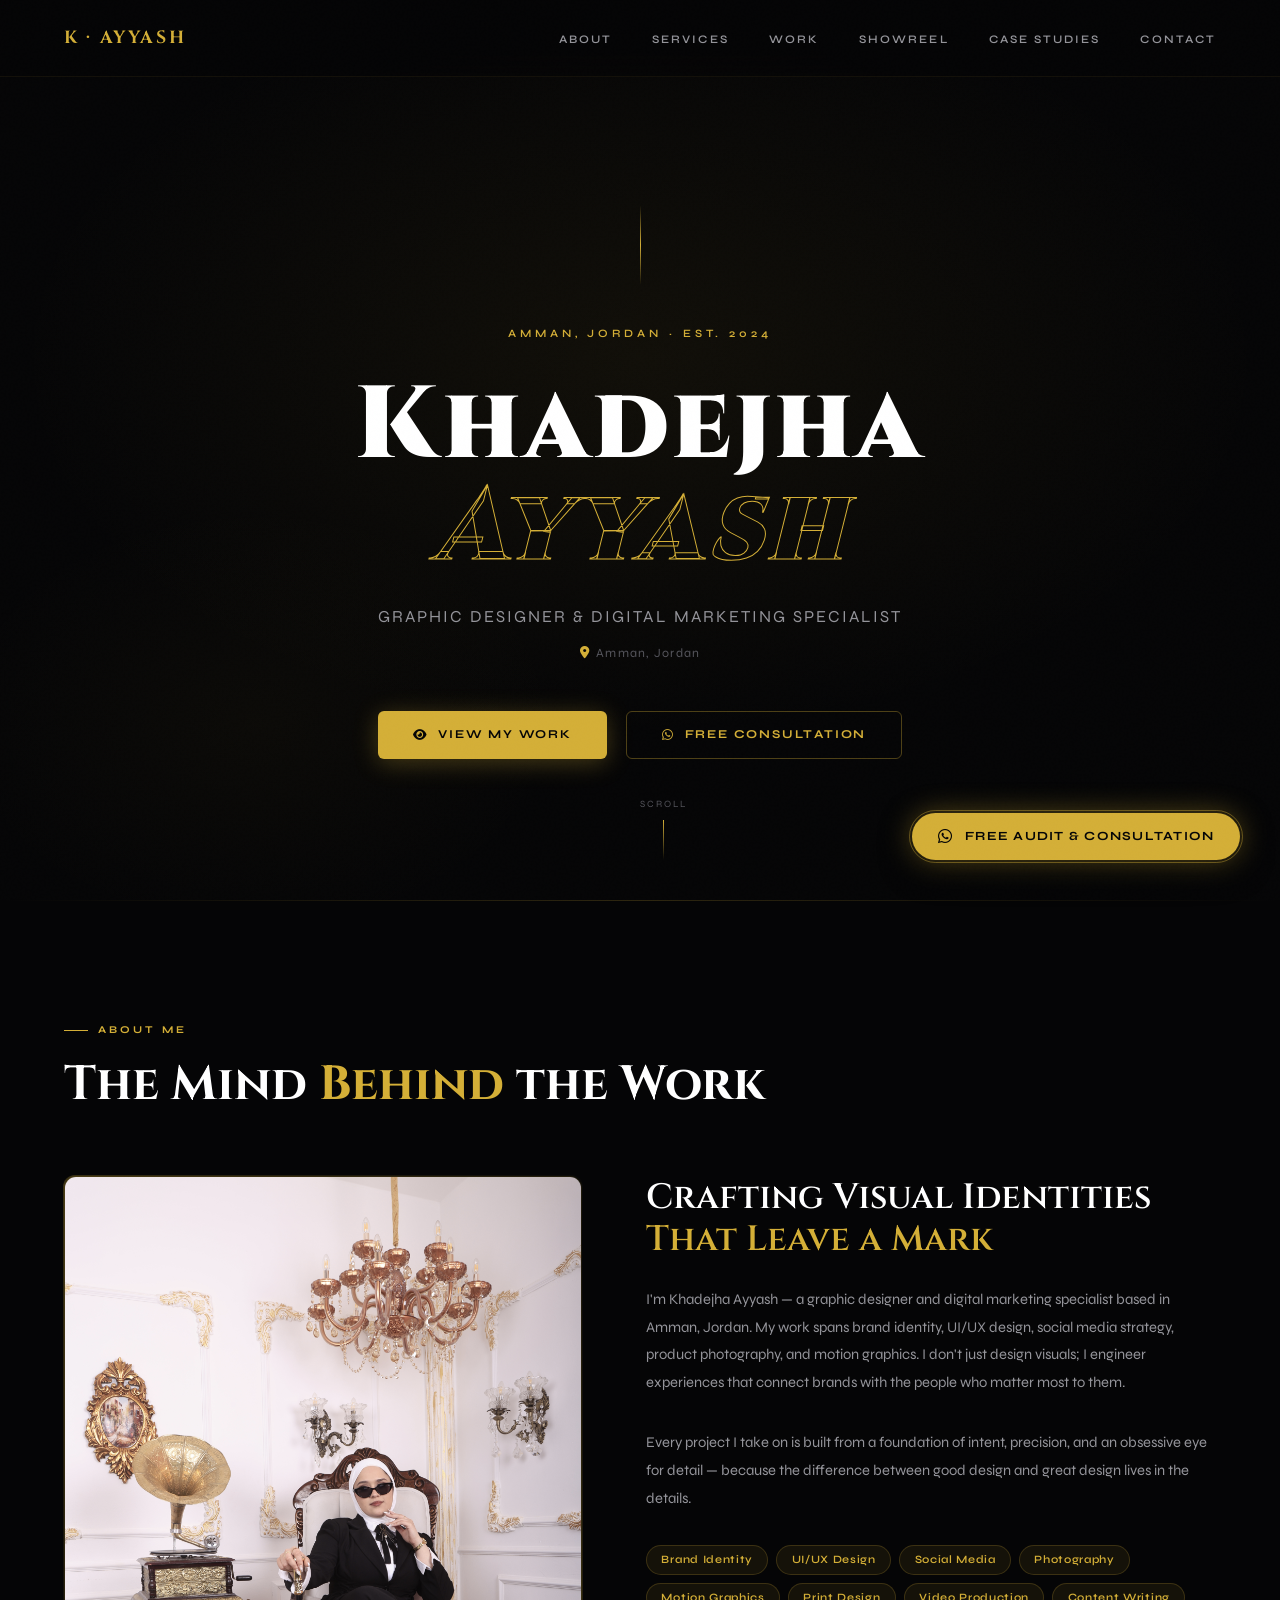
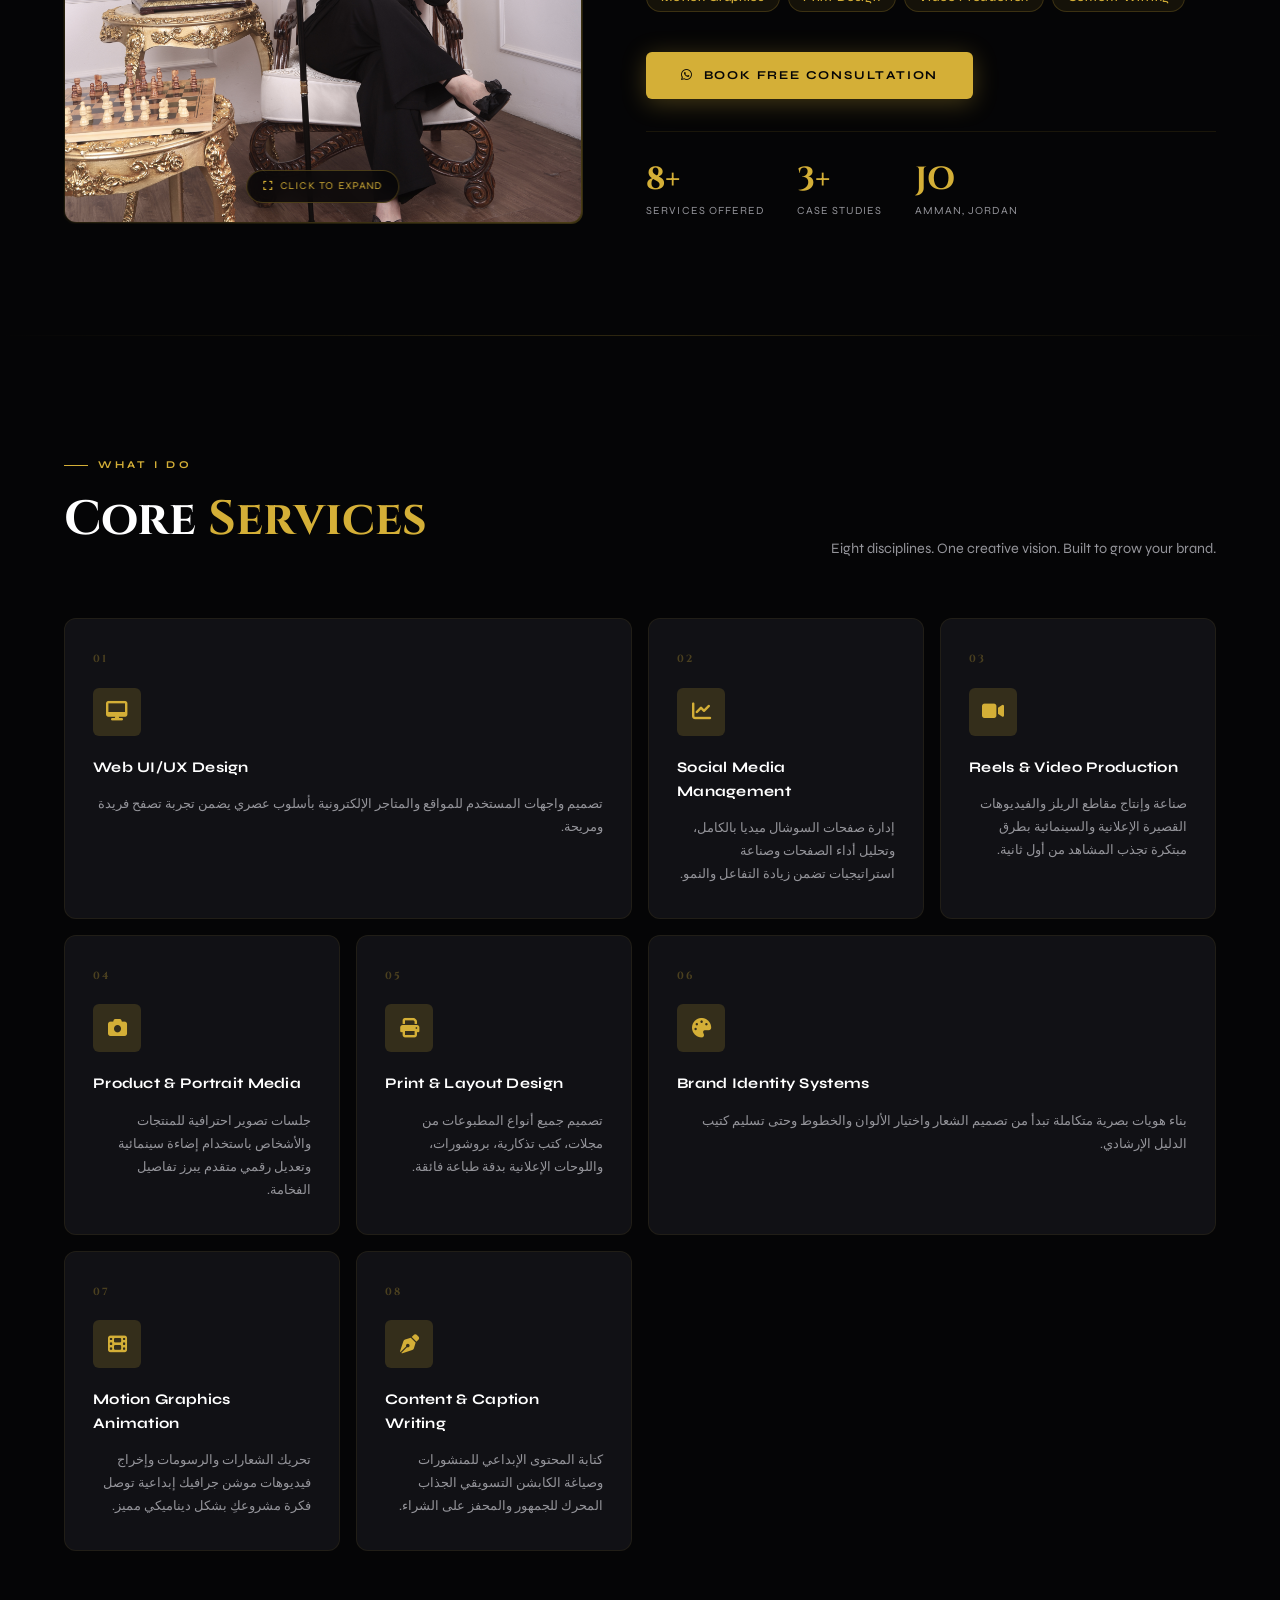
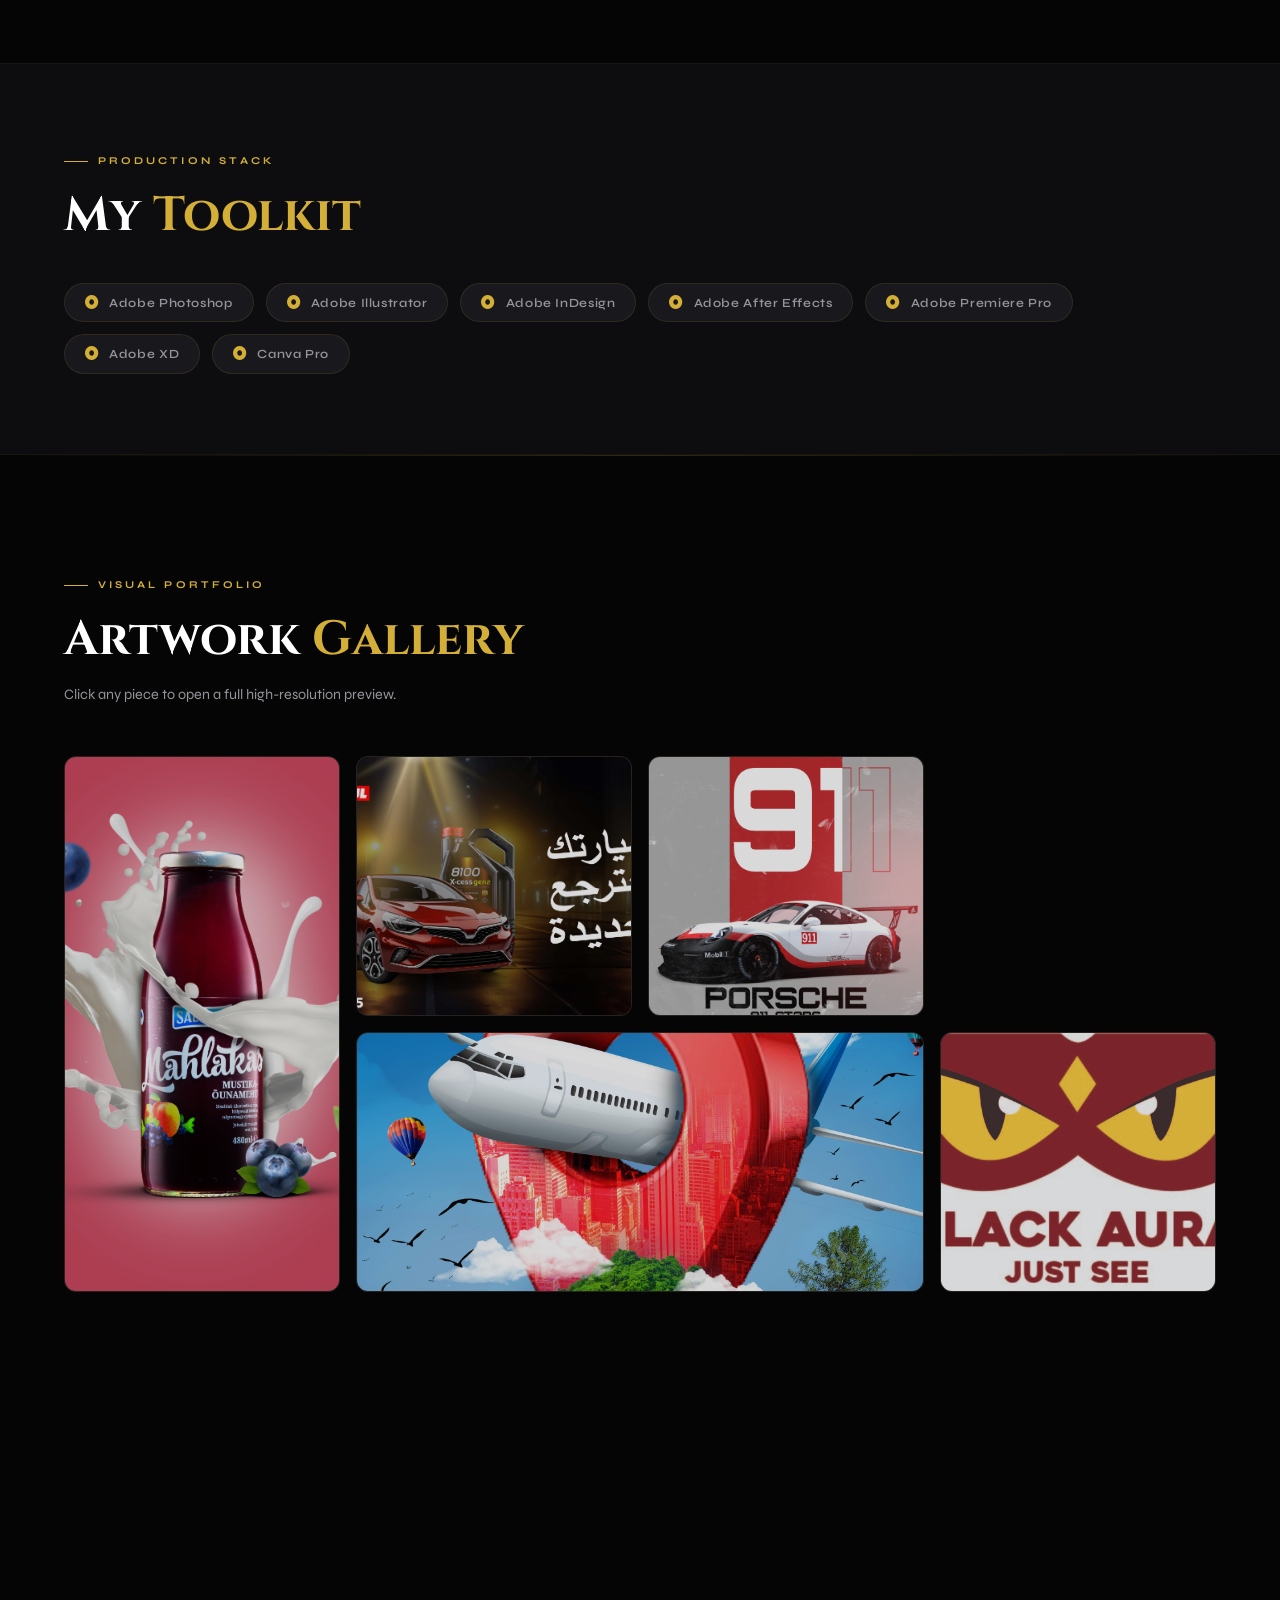
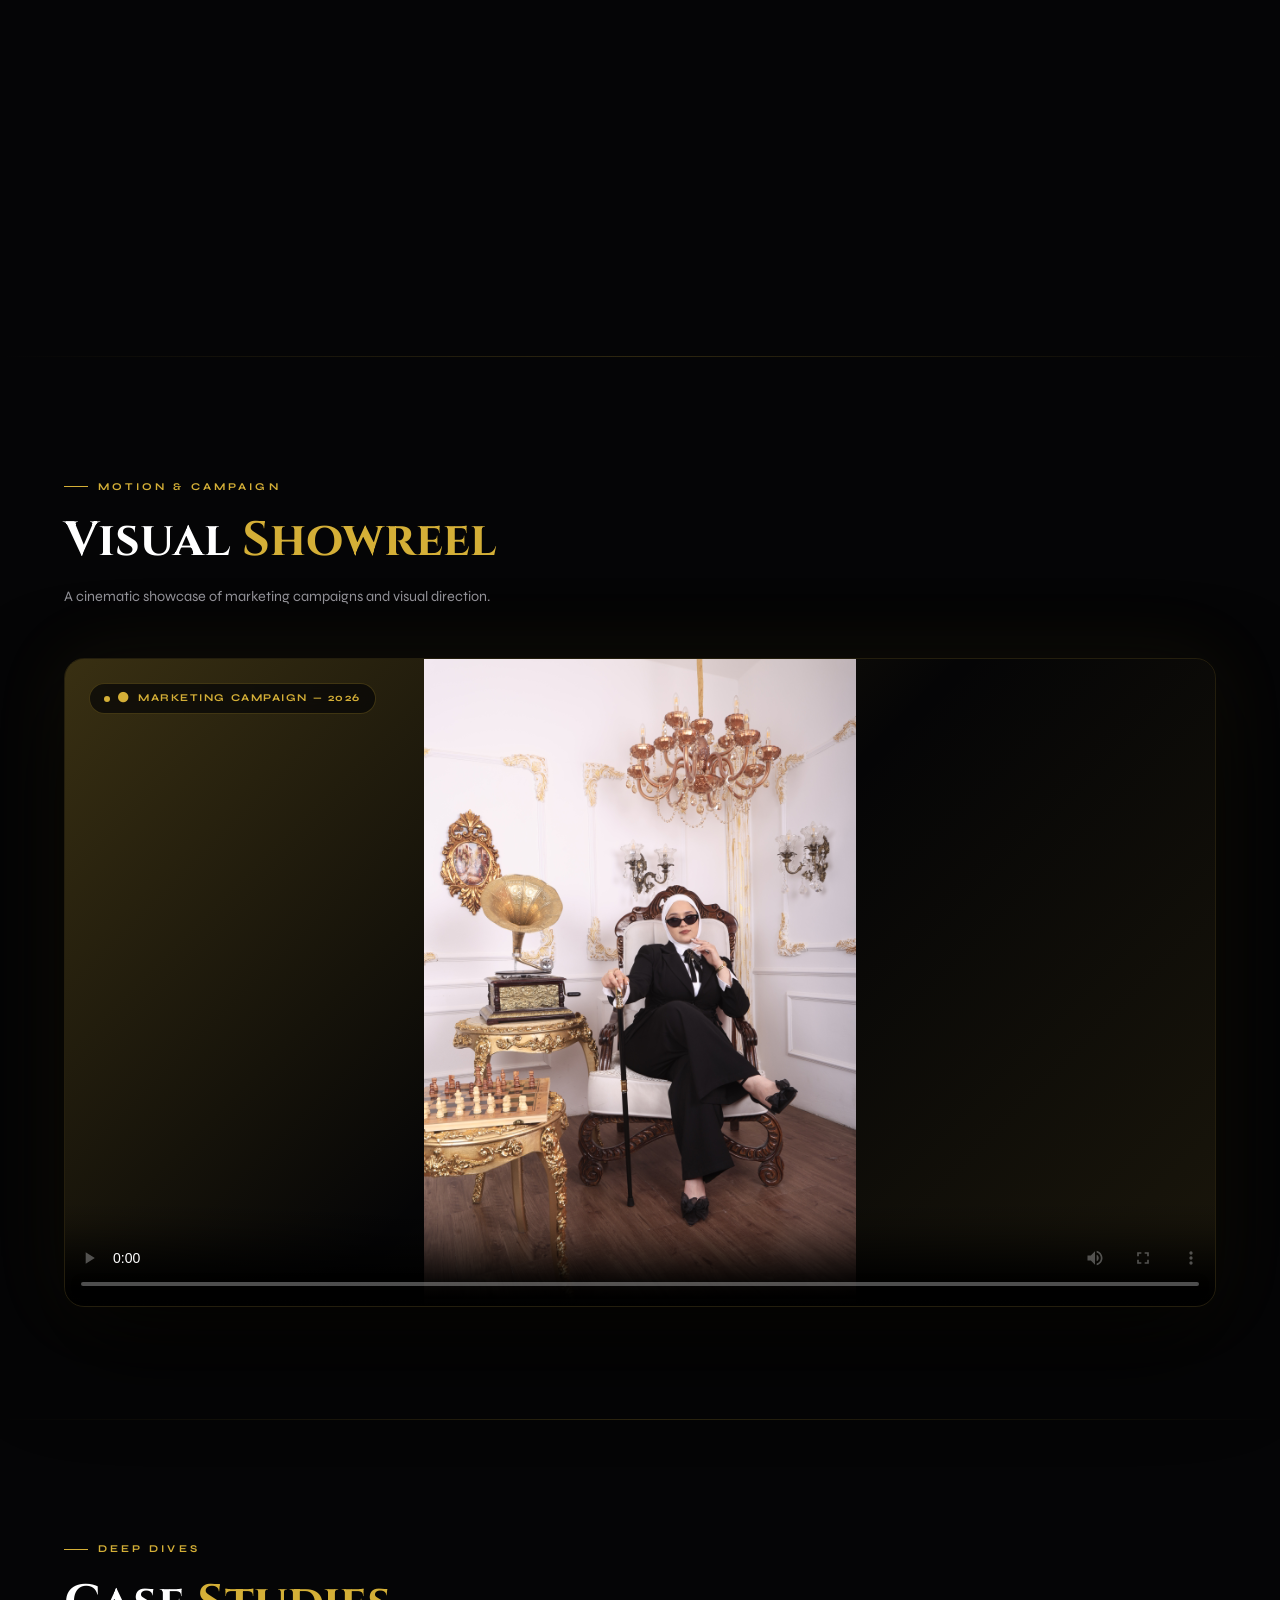
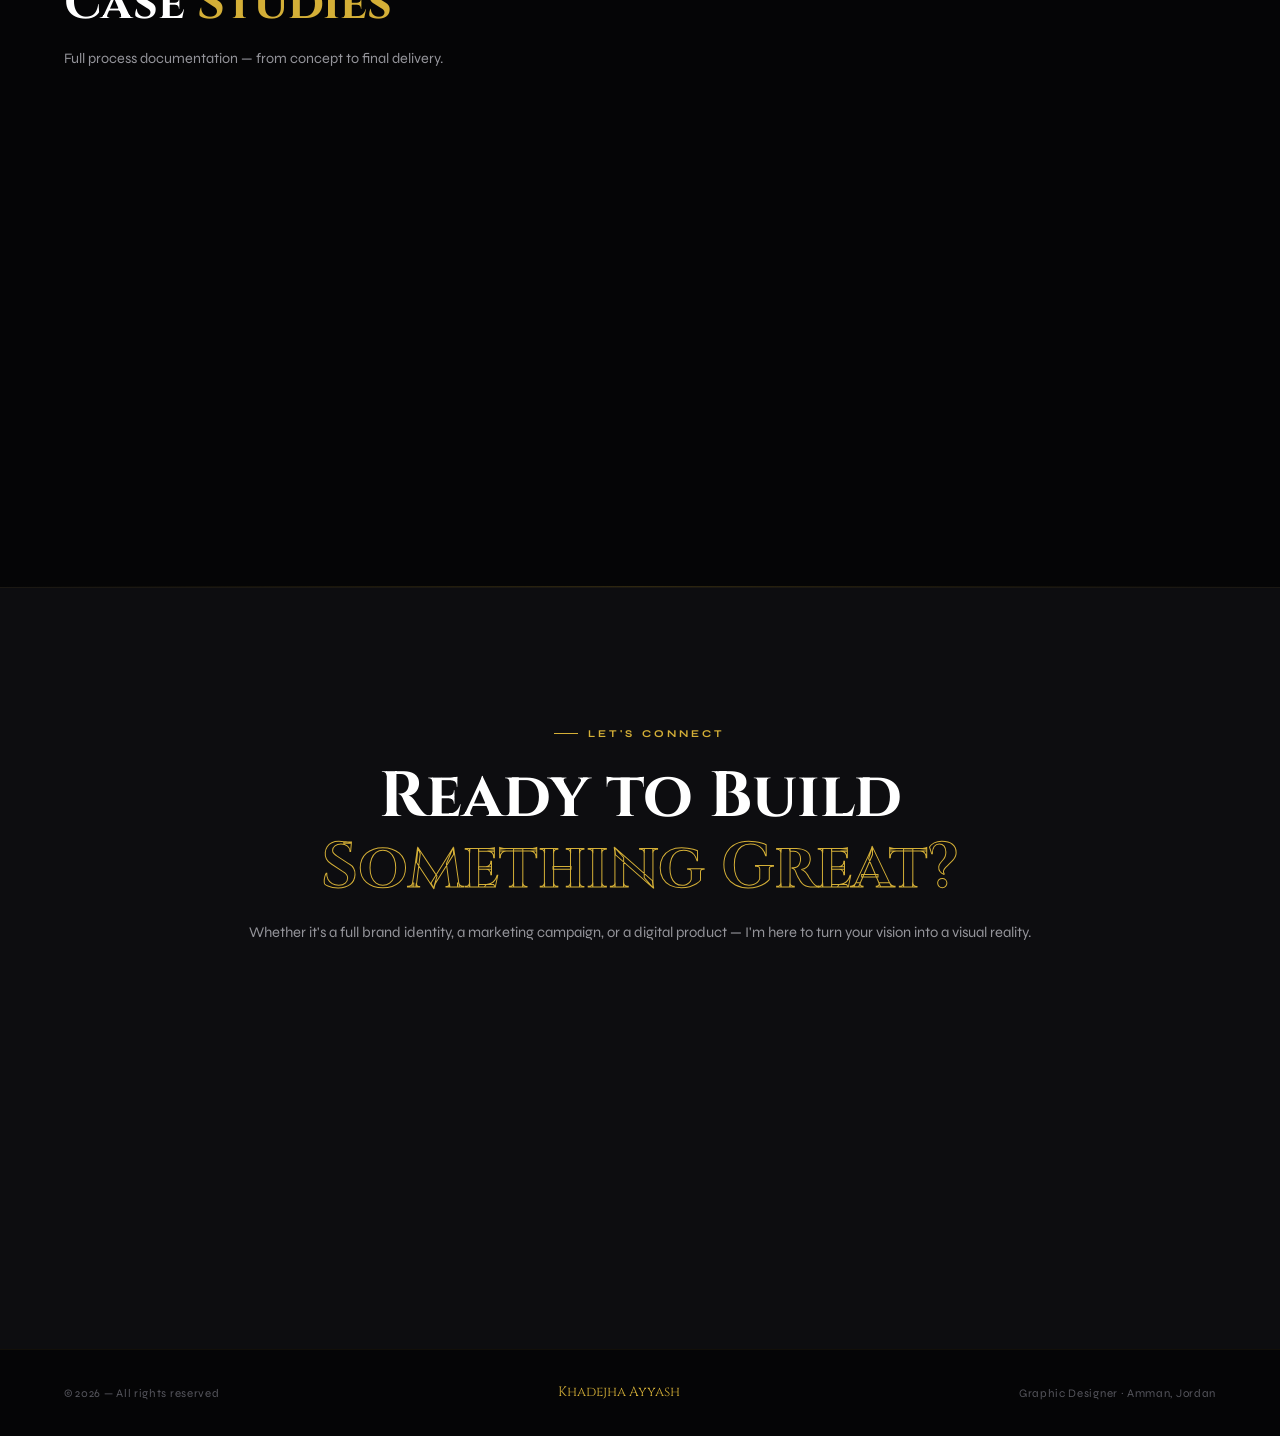
==== commit 023bce0d: "Add files via upload" ====
--- a/index.html
+++ b/index.html
@@ -1,372 +1,518 @@
 <!DOCTYPE html>
 <html lang="en">
 <head>
-  <meta charset="UTF-8" />
-  <meta name="viewport" content="width=device-width, initial-scale=1.0" />
-  <meta name="description" content="Khadejha Ayyash — Graphic Designer & Visual Director based in Amman, Jordan." />
+  <meta charset="UTF-8"/>
+  <meta name="viewport" content="width=device-width,initial-scale=1.0"/>
+  <meta name="description" content="Khadejha Ayyash — Graphic Designer & Digital Marketing Specialist based in Amman, Jordan."/>
   <title>Khadejha Ayyash — Graphic Designer</title>
-  <link rel="preconnect" href="https://fonts.googleapis.com" />
-  <link rel="preconnect" href="https://fonts.gstatic.com" crossorigin />
-  <link href="https://fonts.googleapis.com/css2?family=Playfair+Display:wght@400;700&family=DM+Sans:wght@300;400;500;600&display=swap" rel="stylesheet" />
-  <link rel="stylesheet" href="style.css" />
+
+  <!-- Google Fonts -->
+  <link rel="preconnect" href="https://fonts.googleapis.com"/>
+  <link rel="preconnect" href="https://fonts.gstatic.com" crossorigin/>
+  <link href="https://fonts.googleapis.com/css2?family=Cinzel:wght@400;600;700;900&family=Syne:wght@300;400;500;600;700&display=swap" rel="stylesheet"/>
+
+  <!-- Font Awesome -->
+  <link rel="stylesheet" href="https://cdnjs.cloudflare.com/ajax/libs/font-awesome/6.5.0/css/all.min.css"/>
+
+  <!-- Portfolio CSS -->
+  <link rel="stylesheet" href="style.css"/>
 </head>
 <body>
 
-  <!-- ══════════════════════════════════════════════
-       NAVIGATION
-  ══════════════════════════════════════════════ -->
-  <nav>
-    <a class="nav-name" href="#">Khadejha Ayyash</a>
-    <ul class="nav-links">
-      <li><a href="#works">Work</a></li>
-      <li><a href="#cv">CV</a></li>
-      <li><a href="#about">About</a></li>
-      <li><a href="#contact">Contact</a></li>
-    </ul>
-  </nav>
-
-  <!-- ══════════════════════════════════════════════
-       HERO
-       ► صورتك: my-profile.JPG
-  ══════════════════════════════════════════════ -->
-  <div class="hero">
-    <div class="hero-text">
-      <div class="hero-label">Graphic Designer · Jordan</div>
-      <h1>Where ideas <span>become</span> visual identity.</h1>
-      <p class="hero-bio">
-        I'm Khadejha Ayyash — a graphic designer specializing in brand identity,
-        UI/UX, and visual campaigns. I craft visuals that people <em>feel</em> before they read.
+<!-- ═══════════════════════════════════════════════════
+     FLOATING CTA — WhatsApp Consultation Button
+═══════════════════════════════════════════════════ -->
+<a class="floating-cta"
+   href="https://wa.me/962788542323?text=Hello%20Khadejha,%20I%20would%20like%20to%20get%20a%20free%20consultation%20and%20page%20audit."
+   target="_blank" rel="noopener">
+  <i class="fa-brands fa-whatsapp"></i>
+  <span>Free Audit & Consultation</span>
+</a>
+
+<!-- ═══════════════════════════════════════════════════
+     NAVIGATION
+═══════════════════════════════════════════════════ -->
+<nav>
+  <a class="nav-logo" href="#">K · AYYASH</a>
+  <ul class="nav-links">
+    <li><a href="#about">About</a></li>
+    <li><a href="#services">Services</a></li>
+    <li><a href="#gallery">Work</a></li>
+    <li><a href="#video">Showreel</a></li>
+    <li><a href="#case-studies">Case Studies</a></li>
+    <li><a href="#contact">Contact</a></li>
+  </ul>
+</nav>
+
+<!-- ═══════════════════════════════════════════════════
+     HERO
+═══════════════════════════════════════════════════ -->
+<section class="hero" id="hero" style="max-width:100%;padding-top:10rem;">
+  <div class="hero-bg"></div>
+  <div class="hero-line"></div>
+  <p class="hero-eyebrow">Amman, Jordan · Est. 2024</p>
+  <h1 class="hero-title">
+    Khadejha
+    <em class="line-gold">Ayyash</em>
+  </h1>
+  <p class="hero-subtitle">Graphic Designer &amp; Digital Marketing Specialist</p>
+  <p class="hero-location"><i class="fa-solid fa-location-dot"></i>Amman, Jordan</p>
+  <div class="hero-cta-row">
+    <a class="btn btn-gold" href="#gallery"><i class="fa-solid fa-eye"></i> View My Work</a>
+    <a class="btn btn-outline"
+       href="https://wa.me/962788542323?text=Hello%20Khadejha,%20I%20would%20like%20to%20get%20a%20free%20consultation%20and%20page%20audit."
+       target="_blank" rel="noopener">
+      <i class="fa-brands fa-whatsapp"></i> Free Consultation
+    </a>
+  </div>
+  <div class="hero-scroll">
+    <span>Scroll</span>
+    <div class="scroll-line"></div>
+  </div>
+</section>
+
+<div class="divider"></div>
+
+<!-- ═══════════════════════════════════════════════════
+     ABOUT
+═══════════════════════════════════════════════════ -->
+<section id="about">
+  <div class="section-tag">About Me</div>
+  <h2 class="section-title">The Mind <em>Behind</em> the Work</h2>
+
+  <div class="about-grid">
+    <!-- Photo — click triggers lightbox -->
+    <div class="about-photo-wrap" onclick="openLightbox('my-profile.JPG','Khadejha Ayyash')">
+      <div class="about-photo-inner">
+        <img src="my-profile.JPG" alt="Khadejha Ayyash — Graphic Designer"/>
+      </div>
+      <div class="photo-click-hint">
+        <i class="fa-solid fa-expand"></i> Click to Expand
+      </div>
+    </div>
+
+    <!-- Content -->
+    <div class="about-content">
+      <h3 class="about-headline">
+        Crafting Visual Identities<br/>
+        <span>That Leave a Mark</span>
+      </h3>
+      <p class="about-bio">
+        I'm Khadejha Ayyash — a graphic designer and digital marketing specialist based in Amman, Jordan.
+        My work spans brand identity, UI/UX design, social media strategy, product photography,
+        and motion graphics. I don't just design visuals; I engineer experiences that connect brands
+        with the people who matter most to them.
       </p>
-      <div class="hero-tags">
-        <span class="tag">Brand Identity</span>
-        <span class="tag">UI/UX Design</span>
-        <span class="tag">Photography</span>
-        <span class="tag">Social Media</span>
-        <span class="tag">Print Design</span>
+      <p class="about-bio" style="margin-top:.75rem">
+        Every project I take on is built from a foundation of intent, precision, and an obsessive
+        eye for detail — because the difference between good design and great design lives in the details.
+      </p>
+      <div class="about-tags">
+        <span class="about-tag">Brand Identity</span>
+        <span class="about-tag">UI/UX Design</span>
+        <span class="about-tag">Social Media</span>
+        <span class="about-tag">Photography</span>
+        <span class="about-tag">Motion Graphics</span>
+        <span class="about-tag">Print Design</span>
+        <span class="about-tag">Video Production</span>
+        <span class="about-tag">Content Writing</span>
       </div>
-      <div class="hero-cta">
-        <a class="btn-primary" href="#works">View My Work</a>
-        <a class="btn-ghost"   href="#contact">Let's Talk</a>
-      </div>
-    </div>
-
-    <div class="hero-photo">
-      <div class="photo-frame">
-        <img src="my-profile.JPG" alt="Khadejha Ayyash" />
-      </div>
-      <div class="photo-accent"></div>
-      <div class="hero-stats">
-        <span class="stat-num">3+</span>
-        <span class="stat-label">Projects</span>
-      </div>
-    </div>
-  </div>
-
-  <!-- ══════════════════════════════════════════════
-       SERVICES
-  ══════════════════════════════════════════════ -->
-  <section id="services">
-    <div class="section-header">
-      <div>
-        <div class="section-label">What I Do</div>
-        <div class="section-title">Services</div>
-      </div>
-      <div class="section-line"></div>
-    </div>
-    <div class="services-grid">
-      <div class="service-card">
-        <span class="service-icon">◈</span>
-        <div class="service-name">Brand Identity</div>
-        <div class="service-desc">Logo design, visual systems, and brand guidelines that create lasting impressions.</div>
-      </div>
-      <div class="service-card">
-        <span class="service-icon">⬡</span>
-        <div class="service-name">UI/UX Design</div>
-        <div class="service-desc">Web and app interfaces with clean layouts, intuitive flows, and polished visuals.</div>
-      </div>
-      <div class="service-card">
-        <span class="service-icon">◎</span>
-        <div class="service-name">Marketing Design</div>
-        <div class="service-desc">Social media content, print ads, and campaign visuals that convert attention.</div>
-      </div>
-      <div class="service-card">
-        <span class="service-icon">⬟</span>
-        <div class="service-name">Photography</div>
-        <div class="service-desc">Visual direction and photography to elevate products and brand storytelling.</div>
-      </div>
-    </div>
-  </section>
-
-  <!-- ══════════════════════════════════════════════
-       VIDEO SHOWREEL
-       ► الفيديو: marketing-video.mp4
-  ══════════════════════════════════════════════ -->
-  <div class="video-section">
-    <div class="section-header">
-      <div>
-        <div class="section-label">Motion &amp; Campaign</div>
-        <div class="section-title">Showreel</div>
-      </div>
-      <div class="section-line"></div>
-    </div>
-    <div class="video-wrapper">
-      <video controls poster="my-profile.JPG">
-        <source src="marketing-video.mp4" type="video/mp4" />
-        Your browser does not support the video tag.
-      </video>
-    </div>
-    <p class="video-label">Marketing &amp; Visual Campaign — 2026</p>
-  </div>
-
-  <!-- ══════════════════════════════════════════════
-       MY WORK — 3 PROJECTS ONLY
-       ► juice-poster1.jpg
-       ► car-poster.jpg
-       ► airline-poster.jpg
-  ══════════════════════════════════════════════ -->
-  <section id="works">
-    <div class="section-header">
-      <div>
-        <div class="section-label">Selected Projects</div>
-        <div class="section-title">My Work</div>
-      </div>
-      <div class="section-line"></div>
-    </div>
-
-    <div class="works-grid-three">
-
-      <!-- PROJECT 1 — Juice Poster -->
-      <div class="work-card">
-        <div class="work-thumb">
-          <img src="juice-poster1.jpg" alt="Juice Product Poster" />
+      <a class="btn btn-gold" style="margin-bottom:2rem"
+         href="https://wa.me/962788542323?text=Hello%20Khadejha,%20I%20would%20like%20to%20book%20a%20free%20consultation."
+         target="_blank" rel="noopener">
+        <i class="fa-brands fa-whatsapp"></i> Book Free Consultation
+      </a>
+      <div class="about-stats">
+        <div class="stat-item">
+          <span class="stat-num">8+</span>
+          <span class="stat-label">Services Offered</span>
         </div>
-        <div class="work-info">
-          <div class="work-category">Product Design · Campaign</div>
-          <div class="work-title">Juice — Product Poster</div>
-          <div class="work-sub">Visual advertising · Product direction</div>
+        <div class="stat-item">
+          <span class="stat-num">3+</span>
+          <span class="stat-label">Case Studies</span>
+        </div>
+        <div class="stat-item">
+          <span class="stat-num">JO</span>
+          <span class="stat-label">Amman, Jordan</span>
         </div>
       </div>
-
-      <!-- PROJECT 2 — Car Poster -->
-      <div class="work-card">
-        <div class="work-thumb">
-          <img src="car-poster.jpg" alt="Car Visual Campaign" />
+    </div>
+  </div>
+</section>
+
+<div class="divider"></div>
+
+<!-- ═══════════════════════════════════════════════════
+     SERVICES — 8 Services Bento Grid
+═══════════════════════════════════════════════════ -->
+<section id="services">
+  <div class="services-header">
+    <div>
+      <div class="section-tag">What I Do</div>
+      <h2 class="section-title">Core <em>Services</em></h2>
+    </div>
+    <p class="section-sub">Eight disciplines. One creative vision. Built to grow your brand.</p>
+  </div>
+
+  <div class="services-bento">
+
+    <!-- 1 -->
+    <div class="svc-card wide">
+      <div class="svc-num">01</div>
+      <div class="svc-icon"><i class="fa-solid fa-desktop"></i></div>
+      <div class="svc-title">Web UI/UX Design</div>
+      <p class="svc-desc">تصميم واجهات المستخدم للمواقع والمتاجر الإلكترونية بأسلوب عصري يضمن تجربة تصفح فريدة ومريحة.</p>
+    </div>
+
+    <!-- 2 -->
+    <div class="svc-card">
+      <div class="svc-num">02</div>
+      <div class="svc-icon"><i class="fa-solid fa-chart-line"></i></div>
+      <div class="svc-title">Social Media Management</div>
+      <p class="svc-desc">إدارة صفحات السوشال ميديا بالكامل، وتحليل أداء الصفحات وصناعة استراتيجيات تضمن زيادة التفاعل والنمو.</p>
+    </div>
+
+    <!-- 3 -->
+    <div class="svc-card">
+      <div class="svc-num">03</div>
+      <div class="svc-icon"><i class="fa-solid fa-video"></i></div>
+      <div class="svc-title">Reels &amp; Video Production</div>
+      <p class="svc-desc">صناعة وإنتاج مقاطع الريلز والفيديوهات القصيرة الإعلانية والسينمائية بطرق مبتكرة تجذب المشاهد من أول ثانية.</p>
+    </div>
+
+    <!-- 4 -->
+    <div class="svc-card">
+      <div class="svc-num">04</div>
+      <div class="svc-icon"><i class="fa-solid fa-camera"></i></div>
+      <div class="svc-title">Product &amp; Portrait Media</div>
+      <p class="svc-desc">جلسات تصوير احترافية للمنتجات والأشخاص باستخدام إضاءة سينمائية وتعديل رقمي متقدم يبرز تفاصيل الفخامة.</p>
+    </div>
+
+    <!-- 5 -->
+    <div class="svc-card">
+      <div class="svc-num">05</div>
+      <div class="svc-icon"><i class="fa-solid fa-print"></i></div>
+      <div class="svc-title">Print &amp; Layout Design</div>
+      <p class="svc-desc">تصميم جميع أنواع المطبوعات من مجلات، كتب تذكارية، بروشورات، واللوحات الإعلانية بدقة طباعة فائقة.</p>
+    </div>
+
+    <!-- 6 -->
+    <div class="svc-card wide">
+      <div class="svc-num">06</div>
+      <div class="svc-icon"><i class="fa-solid fa-palette"></i></div>
+      <div class="svc-title">Brand Identity Systems</div>
+      <p class="svc-desc">بناء هويات بصرية متكاملة تبدأ من تصميم الشعار واختيار الألوان والخطوط وحتى تسليم كتيب الدليل الإرشادي.</p>
+    </div>
+
+    <!-- 7 -->
+    <div class="svc-card">
+      <div class="svc-num">07</div>
+      <div class="svc-icon"><i class="fa-solid fa-film"></i></div>
+      <div class="svc-title">Motion Graphics Animation</div>
+      <p class="svc-desc">تحريك الشعارات والرسومات وإخراج فيديوهات موشن جرافيك إبداعية توصل فكرة مشروعكِ بشكل ديناميكي مميز.</p>
+    </div>
+
+    <!-- 8 -->
+    <div class="svc-card">
+      <div class="svc-num">08</div>
+      <div class="svc-icon"><i class="fa-solid fa-pen-nib"></i></div>
+      <div class="svc-title">Content &amp; Caption Writing</div>
+      <p class="svc-desc">كتابة المحتوى الإبداعي للمنشورات وصياغة الكابشن التسويقي الجذاب المحرك للجمهور والمحفز على الشراء.</p>
+    </div>
+
+  </div>
+</section>
+
+<!-- ═══════════════════════════════════════════════════
+     SOFTWARE TOOLKIT
+═══════════════════════════════════════════════════ -->
+<div class="toolkit-section">
+  <div class="toolkit-inner">
+    <div class="section-tag">Production Stack</div>
+    <h2 class="section-title" style="margin-bottom:0">My <em>Toolkit</em></h2>
+    <div class="toolkit-pills">
+      <div class="toolkit-pill"><i class="fa-solid fa-circle-dot"></i> Adobe Photoshop</div>
+      <div class="toolkit-pill"><i class="fa-solid fa-circle-dot"></i> Adobe Illustrator</div>
+      <div class="toolkit-pill"><i class="fa-solid fa-circle-dot"></i> Adobe InDesign</div>
+      <div class="toolkit-pill"><i class="fa-solid fa-circle-dot"></i> Adobe After Effects</div>
+      <div class="toolkit-pill"><i class="fa-solid fa-circle-dot"></i> Adobe Premiere Pro</div>
+      <div class="toolkit-pill"><i class="fa-solid fa-circle-dot"></i> Adobe XD</div>
+      <div class="toolkit-pill"><i class="fa-solid fa-circle-dot"></i> Canva Pro</div>
+    </div>
+  </div>
+</div>
+
+<div class="divider"></div>
+
+<!-- ═══════════════════════════════════════════════════
+     VISUAL GALLERY — Bento Grid with Lightbox
+═══════════════════════════════════════════════════ -->
+<section id="gallery">
+  <div class="section-tag">Visual Portfolio</div>
+  <h2 class="section-title">Artwork <em>Gallery</em></h2>
+  <p class="section-sub">Click any piece to open a full high-resolution preview.</p>
+
+  <div class="gallery-bento">
+
+    <!-- juice-poster1.jpg — tall -->
+    <div class="gallery-item tall" onclick="openLightbox('juice-poster1.jpg','Juice — Product Poster')">
+      <img src="juice-poster1.jpg" alt="Juice Product Poster"/>
+      <div class="gallery-overlay"><span class="gallery-label">Juice · Product Poster</span></div>
+    </div>
+
+    <!-- car-poster.jpg -->
+    <div class="gallery-item" onclick="openLightbox('car-poster.jpg','Car — Visual Campaign')">
+      <img src="car-poster.jpg" alt="Car Visual Campaign"/>
+      <div class="gallery-overlay"><span class="gallery-label">Car · Visual Campaign</span></div>
+    </div>
+
+    <!-- porsche-poster.jpg -->
+    <div class="gallery-item" onclick="openLightbox('porsche-poster.jpg','Porsche — Campaign Poster')">
+      <img src="porsche-poster.jpg" alt="Porsche Campaign Poster"/>
+      <div class="gallery-overlay"><span class="gallery-label">Porsche · Campaign Poster</span></div>
+    </div>
+
+    <!-- airline-poster.jpg — wide -->
+    <div class="gallery-item wide" onclick="openLightbox('airline-poster.jpg','Airline — Campaign Poster')">
+      <img src="airline-poster.jpg" alt="Airline Campaign Poster"/>
+      <div class="gallery-overlay"><span class="gallery-label">Airline · Campaign Poster</span></div>
+    </div>
+
+    <!-- eyewear-main.jpg -->
+    <div class="gallery-item" onclick="openLightbox('eyewear-main.jpg','Eyewear Brand Identity')">
+      <img src="eyewear-main.jpg" alt="Eyewear Brand Identity"/>
+      <div class="gallery-overlay"><span class="gallery-label">Eyewear · Brand Identity</span></div>
+    </div>
+
+    <!-- magazine-spread.JPG — wide -->
+    <div class="gallery-item wide" onclick="openLightbox('magazine-spread.JPG','Magazine Layout Design')">
+      <img src="magazine-spread.JPG" alt="Magazine Layout Design"/>
+      <div class="gallery-overlay"><span class="gallery-label">Magazine · Layout Design</span></div>
+    </div>
+
+    <!-- web-design-main.jpg -->
+    <div class="gallery-item" onclick="openLightbox('web-design-main.jpg','Web Design System')">
+      <img src="web-design-main.jpg" alt="Web Design System"/>
+      <div class="gallery-overlay"><span class="gallery-label">Web Design · UI System</span></div>
+    </div>
+
+    <!-- sketches-gallery.jpg -->
+    <div class="gallery-item" onclick="openLightbox('sketches-gallery.jpg','Sketches & Concepts')">
+      <img src="sketches-gallery.jpg" alt="Sketches and Concepts"/>
+      <div class="gallery-overlay"><span class="gallery-label">Sketches · Concepts</span></div>
+    </div>
+
+    <!-- portrait-session.jpg -->
+    <div class="gallery-item" onclick="openLightbox('portrait-session.jpg','Portrait Photography Session')">
+      <img src="portrait-session.jpg" alt="Portrait Photography"/>
+      <div class="gallery-overlay"><span class="gallery-label">Portrait · Photography</span></div>
+    </div>
+
+    <!-- juice-poster2.jpg -->
+    <div class="gallery-item" onclick="openLightbox('juice-poster2.jpg','Juice — Campaign Vol. 2')">
+      <img src="juice-poster2.jpg" alt="Juice Poster 2"/>
+      <div class="gallery-overlay"><span class="gallery-label">Juice · Campaign Vol.2</span></div>
+    </div>
+
+  </div>
+</section>
+
+<div class="divider"></div>
+
+<!-- ═══════════════════════════════════════════════════
+     VIDEO SHOWREEL
+     ► marketing-video.mp4
+═══════════════════════════════════════════════════ -->
+<section id="video">
+  <div class="section-tag">Motion &amp; Campaign</div>
+  <h2 class="section-title">Visual <em>Showreel</em></h2>
+  <p class="section-sub">A cinematic showcase of marketing campaigns and visual direction.</p>
+
+  <div class="video-wrap">
+    <div class="video-badge"><i class="fa-solid fa-circle"></i> Marketing Campaign — 2026</div>
+    <video controls poster="my-profile.JPG">
+      <source src="marketing-video.mp4" type="video/mp4"/>
+      Your browser does not support the video tag.
+    </video>
+  </div>
+</section>
+
+<div class="divider"></div>
+
+<!-- ═══════════════════════════════════════════════════
+     CASE STUDIES — PDF Hub
+     ► eyewear-project.pdf.pdf
+     ► magazine-project.pdf
+     ► web-design-project.pdf.pdf
+═══════════════════════════════════════════════════ -->
+<section id="case-studies">
+  <div class="section-tag">Deep Dives</div>
+  <h2 class="section-title">Case <em>Studies</em></h2>
+  <p class="section-sub">Full process documentation — from concept to final delivery.</p>
+
+  <div class="pdf-grid">
+
+    <!-- Eyewear Brand Identity -->
+    <a class="pdf-card" href="eyewear-project.pdf.pdf" target="_blank" rel="noopener">
+      <div class="pdf-num">Case Study 01</div>
+      <div class="pdf-icon-wrap"><i class="fa-solid fa-glasses"></i></div>
+      <div class="pdf-title">Eyewear Brand Identity</div>
+      <p class="pdf-sub">Complete visual identity system for an eyewear label — logo architecture, color palette, typography, and brand guidelines manual.</p>
+      <div class="pdf-cta">Open Case Study <i class="fa-solid fa-arrow-right"></i></div>
+    </a>
+
+    <!-- Magazine Presentation -->
+    <a class="pdf-card" href="magazine-project.pdf" target="_blank" rel="noopener">
+      <div class="pdf-num">Case Study 02</div>
+      <div class="pdf-icon-wrap"><i class="fa-solid fa-book-open"></i></div>
+      <div class="pdf-title">Magazine Layout Design</div>
+      <p class="pdf-sub">Editorial design and layout for a print magazine — grid systems, typographic hierarchy, spreads, and final print-ready production files.</p>
+      <div class="pdf-cta">Open Case Study <i class="fa-solid fa-arrow-right"></i></div>
+    </a>
+
+    <!-- Web Design System -->
+    <a class="pdf-card" href="web-design-project.pdf.pdf" target="_blank" rel="noopener">
+      <div class="pdf-num">Case Study 03</div>
+      <div class="pdf-icon-wrap"><i class="fa-solid fa-display"></i></div>
+      <div class="pdf-title">Web Design System</div>
+      <p class="pdf-sub">Full UI/UX system for a digital product — wireframes, component library, design tokens, and high-fidelity prototype screens.</p>
+      <div class="pdf-cta">Open Case Study <i class="fa-solid fa-arrow-right"></i></div>
+    </a>
+
+  </div>
+</section>
+
+<div class="divider"></div>
+
+<!-- ═══════════════════════════════════════════════════
+     CONTACT FOOTER
+     ► Instagram: @kh_.omar
+     ► WhatsApp: +962788542323
+     ► Phone: +962 78 854 2323
+═══════════════════════════════════════════════════ -->
+<div class="contact-section" id="contact">
+  <div class="contact-inner">
+    <div class="section-tag" style="justify-content:center">Let's Connect</div>
+    <h2 class="contact-headline">
+      Ready to Build<br/>
+      <span>Something Great?</span>
+    </h2>
+    <p class="contact-sub">
+      Whether it's a full brand identity, a marketing campaign, or a digital product —
+      I'm here to turn your vision into a visual reality.
+    </p>
+
+    <div class="contact-cards">
+
+      <!-- Instagram -->
+      <a class="contact-card" href="https://instagram.com/kh_.omar" target="_blank" rel="noopener">
+        <div class="contact-icon-circle">
+          <i class="fa-brands fa-instagram"></i>
         </div>
-        <div class="work-info">
-          <div class="work-category">Product Design · Automotive</div>
-          <div class="work-title">Car — Visual Campaign</div>
-          <div class="work-sub">Product advertisement · Visual composition</div>
+        <span class="contact-label">Instagram</span>
+        <span class="contact-value">@kh_.omar</span>
+      </a>
+
+      <!-- WhatsApp -->
+      <a class="contact-card"
+         href="https://wa.me/962788542323?text=Hello%20Khadejha,%20I%20would%20like%20to%20get%20a%20free%20consultation%20and%20page%20audit."
+         target="_blank" rel="noopener">
+        <div class="contact-icon-circle">
+          <i class="fa-brands fa-whatsapp"></i>
         </div>
-      </div>
-
-      <!-- PROJECT 3 — Airline Poster -->
-      <div class="work-card">
-        <div class="work-thumb">
-          <img src="airline-poster.jpg" alt="Airline Campaign Poster" />
+        <span class="contact-label">WhatsApp</span>
+        <span class="contact-value">Direct Message</span>
+      </a>
+
+      <!-- Phone -->
+      <a class="contact-card" href="tel:+962788542323">
+        <div class="contact-icon-circle">
+          <i class="fa-solid fa-phone"></i>
         </div>
-        <div class="work-info">
-          <div class="work-category">Marketing Design · Aviation</div>
-          <div class="work-title">Airline — Campaign Poster</div>
-          <div class="work-sub">Marketing visual · Brand campaign</div>
-        </div>
-      </div>
-
-    </div>
-  </section>
-
-  <!-- ══════════════════════════════════════════════
-       CV / PDF PROJECTS
-       ► eyewear-project.pdf.pdf
-       ► magazine-project.pdf.pdf
-       ► web-design-project.pdf
-  ══════════════════════════════════════════════ -->
-  <section id="cv">
-    <div class="section-header">
-      <div>
-        <div class="section-label">Full Case Studies</div>
-        <div class="section-title">Project Files</div>
-      </div>
-      <div class="section-line"></div>
-    </div>
-
-    <div class="pdf-grid">
-
-      <a class="pdf-card" href="eyewear-project.pdf.pdf" target="_blank">
-        <div class="pdf-icon">
-          <svg width="28" height="28" viewBox="0 0 24 24" fill="none" stroke="currentColor" stroke-width="1.5" stroke-linecap="round" stroke-linejoin="round">
-            <path d="M14 2H6a2 2 0 00-2 2v16a2 2 0 002 2h12a2 2 0 002-2V8z"/>
-            <polyline points="14 2 14 8 20 8"/>
-            <line x1="12" y1="18" x2="12" y2="12"/>
-            <line x1="9" y1="15" x2="15" y2="15"/>
-          </svg>
-        </div>
-        <div class="pdf-info">
-          <div class="pdf-title">Eyewear Brand Identity</div>
-          <div class="pdf-sub">Logo · Color system · Brand guidelines</div>
-        </div>
-        <div class="pdf-arrow">→</div>
+        <span class="contact-label">Direct Call</span>
+        <span class="contact-value">+962 78 854 2323</span>
       </a>
 
-      <a class="pdf-card" href="magazine-project.pdf.pdf" target="_blank">
-        <div class="pdf-icon">
-          <svg width="28" height="28" viewBox="0 0 24 24" fill="none" stroke="currentColor" stroke-width="1.5" stroke-linecap="round" stroke-linejoin="round">
-            <path d="M14 2H6a2 2 0 00-2 2v16a2 2 0 002 2h12a2 2 0 002-2V8z"/>
-            <polyline points="14 2 14 8 20 8"/>
-            <line x1="12" y1="18" x2="12" y2="12"/>
-            <line x1="9" y1="15" x2="15" y2="15"/>
-          </svg>
-        </div>
-        <div class="pdf-info">
-          <div class="pdf-title">Magazine Layout Design</div>
-          <div class="pdf-sub">Typography · Grid system · Editorial layout</div>
-        </div>
-        <div class="pdf-arrow">→</div>
-      </a>
-
-      <a class="pdf-card" href="web-design-project.pdf" target="_blank">
-        <div class="pdf-icon">
-          <svg width="28" height="28" viewBox="0 0 24 24" fill="none" stroke="currentColor" stroke-width="1.5" stroke-linecap="round" stroke-linejoin="round">
-            <path d="M14 2H6a2 2 0 00-2 2v16a2 2 0 002 2h12a2 2 0 002-2V8z"/>
-            <polyline points="14 2 14 8 20 8"/>
-            <line x1="12" y1="18" x2="12" y2="12"/>
-            <line x1="9" y1="15" x2="15" y2="15"/>
-          </svg>
-        </div>
-        <div class="pdf-info">
-          <div class="pdf-title">Web Design Project</div>
-          <div class="pdf-sub">UI/UX · Website design · Visual system</div>
-        </div>
-        <div class="pdf-arrow">→</div>
-      </a>
-
-    </div>
-  </section>
-
-  <!-- ══════════════════════════════════════════════
-       ABOUT
-       ► صورتك: my-profile.JPG
-  ══════════════════════════════════════════════ -->
-  <section id="about">
-    <div class="section-header">
-      <div>
-        <div class="section-label">Who I Am</div>
-        <div class="section-title">About Me</div>
-      </div>
-      <div class="section-line"></div>
-    </div>
-    <div class="about-grid">
-      <div class="about-text">
-        <p>
-          I'm <strong>Khadejha Omar Salim Ayyash</strong> — a graphic designer, photographer,
-          and founder based in Amman, Jordan. My work lives at the intersection of visual identity,
-          digital experience, and brand storytelling.
-        </p>
-        <p>
-          I graduated in Graphic Design (2026) with hands-on experience building brands,
-          designing websites, crafting print materials, and directing visual campaigns.
-        </p>
-        <p class="about-quote">"Design is how I translate ideas into experiences."</p>
-        <div class="skills-list">
-          <div class="skill-item">Adobe Illustrator</div>
-          <div class="skill-item">Adobe Photoshop</div>
-          <div class="skill-item">Adobe InDesign</div>
-          <div class="skill-item">Figma / UI Design</div>
-          <div class="skill-item">Brand Strategy</div>
-          <div class="skill-item">Photography</div>
-          <div class="skill-item">Print Design</div>
-          <div class="skill-item">Social Media Design</div>
-        </div>
-      </div>
-      <div>
-        <img class="about-photo" src="my-profile.JPG" alt="Khadejha Ayyash" />
-        <div class="about-stats">
-          <div class="about-stat">
-            <span class="about-stat-num">2026</span>
-            <span class="about-stat-label">Graduate</span>
-          </div>
-          <div class="about-stat">
-            <span class="about-stat-num">4+</span>
-            <span class="about-stat-label">Disciplines</span>
-          </div>
-          <div class="about-stat">
-            <span class="about-stat-num">JO</span>
-            <span class="about-stat-label">Amman</span>
-          </div>
-        </div>
-      </div>
-    </div>
-  </section>
-
-  <!-- ══════════════════════════════════════════════
-       CONTACT
-       ► Instagram : https://instagram.com/kh_.omar
-       ► WhatsApp  : https://wa.me/962788542323
-       ► Phone     : tel:+962788542323
-  ══════════════════════════════════════════════ -->
-  <section id="contact">
-    <div class="section-header">
-      <div>
-        <div class="section-label">Get In Touch</div>
-        <div class="section-title">Let's Work Together</div>
-      </div>
-      <div class="section-line"></div>
-    </div>
-    <div class="contact-inner">
-
-      <div class="contact-copy">
-        <p>
-          Have a project in mind? Whether it's a full brand identity, a website,
-          or a single-piece campaign — I'd love to hear what you're building.
-        </p>
-        <p>Based in Amman, Jordan · Available for remote projects worldwide.</p>
-      </div>
-
-      <div class="contact-links">
-
-        <!-- Instagram -->
-        <a class="contact-link" href="https://instagram.com/kh_.omar" target="_blank" rel="noopener">
-          <span class="contact-icon">
-            <svg width="20" height="20" viewBox="0 0 24 24" fill="none" stroke="currentColor" stroke-width="2" stroke-linecap="round" stroke-linejoin="round">
-              <rect x="2" y="2" width="20" height="20" rx="5" ry="5"/>
-              <circle cx="12" cy="12" r="4"/>
-              <circle cx="17.5" cy="6.5" r="1" fill="currentColor" stroke="none"/>
-            </svg>
-          </span>
-          <span>@kh_.omar</span>
-        </a>
-
-        <!-- WhatsApp -->
-        <a class="contact-link" href="https://wa.me/962788542323" target="_blank" rel="noopener">
-          <span class="contact-icon">
-            <svg width="20" height="20" viewBox="0 0 24 24" fill="currentColor">
-              <path d="M17.472 14.382c-.297-.149-1.758-.867-2.03-.967-.273-.099-.471-.148-.67.15-.197.297-.767.966-.94 1.164-.173.199-.347.223-.644.075-.297-.15-1.255-.463-2.39-1.475-.883-.788-1.48-1.761-1.653-2.059-.173-.297-.018-.458.13-.606.134-.133.298-.347.446-.52.149-.174.198-.298.298-.497.099-.198.05-.371-.025-.52-.075-.149-.669-1.612-.916-2.207-.242-.579-.487-.5-.669-.51-.173-.008-.371-.01-.57-.01-.198 0-.52.074-.792.372-.272.297-1.04 1.016-1.04 2.479 0 1.462 1.065 2.875 1.213 3.074.149.198 2.096 3.2 5.077 4.487.709.306 1.262.489 1.694.625.712.227 1.36.195 1.871.118.571-.085 1.758-.719 2.006-1.413.248-.694.248-1.289.173-1.413-.074-.124-.272-.198-.57-.347m-5.421 7.403h-.004a9.87 9.87 0 01-5.031-1.378l-.361-.214-3.741.982.998-3.648-.235-.374a9.86 9.86 0 01-1.51-5.26c.001-5.45 4.436-9.884 9.888-9.884 2.64 0 5.122 1.03 6.988 2.898a9.825 9.825 0 012.893 6.994c-.003 5.45-4.437 9.884-9.885 9.884m8.413-18.297A11.815 11.815 0 0012.05 0C5.495 0 .16 5.335.157 11.892c0 2.096.547 4.142 1.588 5.945L.057 24l6.305-1.654a11.882 11.882 0 005.683 1.448h.005c6.554 0 11.89-5.335 11.893-11.893a11.821 11.821 0 00-3.48-8.413z"/>
-            </svg>
-          </span>
-          <span>WhatsApp — Direct Message</span>
-        </a>
-
-        <!-- Phone -->
-        <a class="contact-link" href="tel:+962788542323">
-          <span class="contact-icon">
-            <svg width="20" height="20" viewBox="0 0 24 24" fill="none" stroke="currentColor" stroke-width="2" stroke-linecap="round" stroke-linejoin="round">
-              <path d="M22 16.92v3a2 2 0 01-2.18 2 19.79 19.79 0 01-8.63-3.07A19.5 19.5 0 013.07 9.8 19.79 19.79 0 01.01 1.18 2 2 0 012 .01h3a2 2 0 012 1.72 12.84 12.84 0 00.7 2.81 2 2 0 01-.45 2.11L6.09 7.91a16 16 0 006 6l1.27-1.27a2 2 0 012.11-.45 12.84 12.84 0 002.81.7A2 2 0 0122 14.92z"/>
-            </svg>
-          </span>
-          <span>+962 788 542 323</span>
-        </a>
-
-      </div>
-    </div>
-  </section>
-
-  <!-- ══════════════════════════════════════════════
-       FOOTER
-  ══════════════════════════════════════════════ -->
-  <footer>
-    <span class="footer-text">© 2026 — All rights reserved</span>
+    </div>
+  </div>
+</div>
+
+<!-- Footer Bar -->
+<div style="background:var(--black)">
+  <div class="footer-bar">
+    <span class="footer-copy">© 2026 — All rights reserved</span>
     <span class="footer-name">Khadejha Ayyash</span>
-    <span class="footer-text">Graphic Designer · Amman, Jordan</span>
-  </footer>
+    <span class="footer-copy">Graphic Designer · Amman, Jordan</span>
+  </div>
+</div>
+
+<!-- ═══════════════════════════════════════════════════
+     LIGHTBOX
+═══════════════════════════════════════════════════ -->
+<div class="lightbox" id="lightbox" onclick="closeLightboxOnBg(event)">
+  <button class="lightbox-close" onclick="closeLightbox()" aria-label="Close">✕</button>
+  <img id="lightbox-img" src="" alt=""/>
+  <div class="lightbox-caption" id="lightbox-caption"></div>
+</div>
+
+<!-- ═══════════════════════════════════════════════════
+     JAVASCRIPT
+═══════════════════════════════════════════════════ -->
+<script>
+  /* ── Lightbox ── */
+  function openLightbox(src, caption) {
+    const lb = document.getElementById('lightbox');
+    const img = document.getElementById('lightbox-img');
+    const cap = document.getElementById('lightbox-caption');
+    img.src = src;
+    img.alt = caption;
+    cap.textContent = caption;
+    lb.classList.add('active');
+    document.body.style.overflow = 'hidden';
+  }
+  function closeLightbox() {
+    const lb = document.getElementById('lightbox');
+    lb.classList.remove('active');
+    document.body.style.overflow = '';
+    setTimeout(() => { document.getElementById('lightbox-img').src = ''; }, 300);
+  }
+  function closeLightboxOnBg(e) {
+    if (e.target === document.getElementById('lightbox')) closeLightbox();
+  }
+  document.addEventListener('keydown', e => { if (e.key === 'Escape') closeLightbox(); });
+
+  /* ── Staggered fade-in on scroll ── */
+  const observer = new IntersectionObserver((entries) => {
+    entries.forEach((entry, i) => {
+      if (entry.isIntersecting) {
+        entry.target.style.animationDelay = (i * 0.08) + 's';
+        entry.target.classList.add('in-view');
+        observer.unobserve(entry.target);
+      }
+    });
+  }, { threshold: 0.1 });
+
+  document.querySelectorAll('.svc-card, .gallery-item, .pdf-card, .contact-card, .toolkit-pill')
+    .forEach(el => {
+      el.style.opacity = '0';
+      el.style.transform = 'translateY(24px)';
+      el.style.transition = 'opacity 0.5s ease, transform 0.5s ease';
+      observer.observe(el);
+    });
+
+  /* ── in-view state ── */
+  const style = document.createElement('style');
+  style.textContent = '.in-view { opacity: 1 !important; transform: translateY(0) !important; }';
+  document.head.appendChild(style);
+
+  /* ── Nav scroll state ── */
+  window.addEventListener('scroll', () => {
+    const nav = document.querySelector('nav');
+    nav.style.borderBottomColor = window.scrollY > 60
+      ? 'rgba(212,175,55,0.15)'
+      : 'rgba(212,175,55,0.07)';
+  });
+</script>
 
 </body>
 </html>
--- a/style.css
+++ b/style.css
@@ -1,856 +1,708 @@
-/* =============================================
-   KHADEJHA AYYASH — PORTFOLIO
-   style.css
-   ============================================= */
-
-/* ---- CSS Variables (Colors & Fonts) ---- */
+/* ═══════════════════════════════════════════════════════
+   KHADEJHA AYYASH — CINEMATIC PORTFOLIO
+   style.css — Full Production Skin
+═══════════════════════════════════════════════════════ */
+
+@import url('https://fonts.googleapis.com/css2?family=Cinzel:wght@400;600;700;900&family=Syne:wght@300;400;500;600;700&display=swap');
+
+/* ── Variables ── */
 :root {
-  --bg:        #0e0e11;
-  --surface:   #161619;
-  --surface2:  #1e1e23;
-  --accent:    #c9a96e;
-  --accent2:   #e8c98a;
-  --text:      #f0ece4;
-  --muted:     #888888;
-  --border:    rgba(201, 169, 110, 0.15);
-  --radius:    4px;
-  --font-body: 'DM Sans', sans-serif;
-  --font-head: 'Playfair Display', serif;
-}
-
-/* ---- Reset ---- */
-*, *::before, *::after {
-  margin: 0;
-  padding: 0;
-  box-sizing: border-box;
-}
-
-html {
-  scroll-behavior: smooth;
-}
-
-body {
-  background: var(--bg);
-  color: var(--text);
-  font-family: var(--font-body);
-  min-height: 100vh;
-  overflow-x: hidden;
-  line-height: 1.6;
-}
-
-/* =============================================
+  --black:    #050506;
+  --charcoal: #0d0d10;
+  --surface:  #111115;
+  --surface2: #18181d;
+  --surface3: #1e1e25;
+  --white:    #ffffff;
+  --gray:     #94949a;
+  --gray-dim: #55555c;
+  --gold:     #d4af37;
+  --gold-dim: rgba(212,175,55,0.18);
+  --gold-glow:rgba(212,175,55,0.40);
+  --gold-soft:rgba(212,175,55,0.08);
+  --radius-sm: 6px;
+  --radius:   12px;
+  --radius-lg:20px;
+  --font-display: 'Cinzel', serif;
+  --font-body:    'Syne', sans-serif;
+  --transition: 0.35s cubic-bezier(0.4,0,0.2,1);
+}
+
+/* ── Reset ── */
+*,*::before,*::after{margin:0;padding:0;box-sizing:border-box}
+html{scroll-behavior:smooth;font-size:16px}
+body{
+  background:var(--black);
+  color:var(--white);
+  font-family:var(--font-body);
+  overflow-x:hidden;
+  line-height:1.6;
+  cursor:default;
+}
+a{text-decoration:none;color:inherit}
+img,video{display:block;max-width:100%}
+ul{list-style:none}
+
+/* ── Custom Scrollbar ── */
+::-webkit-scrollbar{width:4px}
+::-webkit-scrollbar-track{background:var(--black)}
+::-webkit-scrollbar-thumb{background:var(--gold);border-radius:4px}
+
+/* ── Grain Overlay ── */
+body::before{
+  content:'';
+  position:fixed;inset:0;
+  background-image:url("data:image/svg+xml,%3Csvg viewBox='0 0 512 512' xmlns='http://www.w3.org/2000/svg'%3E%3Cfilter id='n'%3E%3CfeTurbulence type='fractalNoise' baseFrequency='0.75' numOctaves='4' stitchTiles='stitch'/%3E%3C/filter%3E%3Crect width='100%25' height='100%25' filter='url(%23n)' opacity='0.035'/%3E%3C/svg%3E");
+  pointer-events:none;z-index:9998;opacity:.4;
+}
+
+/* ═══════════════════════════════════════════
+   FLOATING CTA
+═══════════════════════════════════════════ */
+.floating-cta{
+  position:fixed;bottom:2.5rem;right:2.5rem;z-index:9000;
+  display:flex;align-items:center;gap:.75rem;
+  padding:.85rem 1.6rem;
+  background:var(--gold);
+  color:var(--black);
+  border-radius:100px;
+  font-family:var(--font-body);
+  font-size:.78rem;font-weight:700;
+  letter-spacing:.1em;text-transform:uppercase;
+  box-shadow:0 0 28px var(--gold-glow),0 8px 32px rgba(0,0,0,.6);
+  transition:var(--transition);
+  cursor:pointer;
+}
+.floating-cta::before{
+  content:'';
+  position:absolute;inset:-3px;
+  border-radius:100px;
+  border:1px solid var(--gold-glow);
+  animation:pulse-ring 2.2s ease-in-out infinite;
+}
+@keyframes pulse-ring{
+  0%{transform:scale(1);opacity:.8}
+  50%{transform:scale(1.08);opacity:.3}
+  100%{transform:scale(1);opacity:.8}
+}
+.floating-cta:hover{
+  background:var(--white);
+  box-shadow:0 0 48px var(--gold-glow),0 12px 40px rgba(0,0,0,.8);
+  transform:translateY(-3px) scale(1.03);
+}
+.floating-cta i{font-size:1rem}
+
+/* ═══════════════════════════════════════════
    NAVIGATION
-   ============================================= */
-nav {
-  display: flex;
-  justify-content: space-between;
-  align-items: center;
-  padding: 1.75rem 4rem;
-  border-bottom: 1px solid var(--border);
-  position: sticky;
-  top: 0;
-  background: rgba(14, 14, 17, 0.92);
-  backdrop-filter: blur(14px);
-  -webkit-backdrop-filter: blur(14px);
-  z-index: 100;
-}
-
-.nav-name {
-  font-family: var(--font-head);
-  font-size: 1.2rem;
-  letter-spacing: 0.05em;
-  color: var(--accent);
-  text-decoration: none;
-}
-
-.nav-links {
-  display: flex;
-  gap: 2.5rem;
-  list-style: none;
-}
-
-.nav-links a {
-  text-decoration: none;
-  color: var(--muted);
-  font-size: 0.82rem;
-  letter-spacing: 0.1em;
-  text-transform: uppercase;
-  transition: color 0.2s;
-}
-
-.nav-links a:hover {
-  color: var(--accent);
-}
-
-/* =============================================
+═══════════════════════════════════════════ */
+nav{
+  position:fixed;top:0;left:0;right:0;z-index:500;
+  display:flex;justify-content:space-between;align-items:center;
+  padding:1.5rem 5%;
+  background:rgba(5,5,6,0.7);
+  backdrop-filter:blur(20px);
+  -webkit-backdrop-filter:blur(20px);
+  border-bottom:1px solid rgba(212,175,55,0.07);
+  transition:var(--transition);
+}
+.nav-logo{
+  font-family:var(--font-display);
+  font-size:1.1rem;font-weight:700;
+  letter-spacing:.15em;
+  color:var(--gold);
+}
+.nav-links{display:flex;gap:2.5rem}
+.nav-links a{
+  font-size:.72rem;font-weight:600;
+  letter-spacing:.18em;text-transform:uppercase;
+  color:var(--gray);
+  transition:color .2s;
+  position:relative;
+}
+.nav-links a::after{
+  content:'';position:absolute;bottom:-4px;left:0;
+  width:0;height:1px;background:var(--gold);
+  transition:width .3s;
+}
+.nav-links a:hover{color:var(--gold)}
+.nav-links a:hover::after{width:100%}
+
+/* ═══════════════════════════════════════════
    HERO
-   ============================================= */
-.hero {
-  padding: 8rem 4rem 6rem;
-  display: grid;
-  grid-template-columns: 1fr 1fr;
-  gap: 5rem;
-  align-items: center;
-  max-width: 1200px;
-  margin: 0 auto;
-}
-
-.hero-label {
-  font-size: 0.72rem;
-  letter-spacing: 0.22em;
-  text-transform: uppercase;
-  color: var(--accent);
-  margin-bottom: 1.5rem;
-  display: flex;
-  align-items: center;
-  gap: 0.75rem;
-}
-
-.hero-label::before {
-  content: '';
-  display: inline-block;
-  width: 2rem;
-  height: 1px;
-  background: var(--accent);
-}
-
-h1 {
-  font-family: var(--font-head);
-  font-size: 3.8rem;
-  line-height: 1.1;
-  font-weight: 700;
-  margin-bottom: 1.5rem;
-}
-
-h1 span {
-  color: var(--accent);
-}
-
-.hero-bio {
-  font-size: 1rem;
-  line-height: 1.85;
-  color: #aaaaaa;
-  max-width: 480px;
-  margin-bottom: 2rem;
-}
-
-.hero-tags {
-  display: flex;
-  flex-wrap: wrap;
-  gap: 0.6rem;
-  margin-bottom: 2.5rem;
-}
-
-.tag {
-  padding: 0.35rem 0.9rem;
-  border: 1px solid var(--border);
-  border-radius: 100px;
-  font-size: 0.73rem;
-  color: var(--accent2);
-  letter-spacing: 0.05em;
-}
-
-.hero-cta {
-  display: flex;
-  gap: 1rem;
-  flex-wrap: wrap;
-}
-
-/* Buttons */
-.btn-primary {
-  padding: 0.75rem 2rem;
-  background: var(--accent);
-  color: #0e0e11;
-  border: none;
-  border-radius: var(--radius);
-  font-family: var(--font-body);
-  font-size: 0.82rem;
-  font-weight: 600;
-  cursor: pointer;
-  letter-spacing: 0.07em;
-  text-transform: uppercase;
-  transition: background 0.2s, transform 0.15s;
-  text-decoration: none;
-  display: inline-block;
-}
-
-.btn-primary:hover {
-  background: var(--accent2);
-  transform: translateY(-2px);
-}
-
-.btn-ghost {
-  padding: 0.75rem 2rem;
-  background: transparent;
-  color: var(--accent);
-  border: 1px solid var(--border);
-  border-radius: var(--radius);
-  font-family: var(--font-body);
-  font-size: 0.82rem;
-  cursor: pointer;
-  letter-spacing: 0.07em;
-  text-transform: uppercase;
-  transition: border-color 0.2s, background 0.2s, transform 0.15s;
-  text-decoration: none;
-  display: inline-block;
-}
-
-.btn-ghost:hover {
-  border-color: var(--accent);
-  background: rgba(201, 169, 110, 0.06);
-  transform: translateY(-2px);
-}
-
-/* Hero Photo */
-.hero-photo {
-  position: relative;
-}
-
-.photo-frame {
-  width: 100%;
-  aspect-ratio: 3 / 4;
-  background: var(--surface2);
-  border-radius: 2px;
-  overflow: hidden;
-  border: 1px solid var(--border);
-}
-
-.photo-frame img {
-  width: 100%;
-  height: 100%;
-  object-fit: cover;
-  object-position: top;
-  filter: grayscale(15%) contrast(1.05);
-  transition: filter 0.3s;
-}
-
-.photo-frame img:hover {
-  filter: grayscale(0%) contrast(1.05);
-}
-
-.photo-accent {
-  position: absolute;
-  bottom: -1.5rem;
-  right: -1.5rem;
-  width: 60%;
-  aspect-ratio: 1;
-  border: 1px solid var(--border);
-  border-radius: 2px;
-  z-index: -1;
-}
-
-.hero-stats {
-  position: absolute;
-  bottom: 2rem;
-  left: -2rem;
-  background: var(--surface2);
-  border: 1px solid var(--border);
-  padding: 1.25rem 1.75rem;
-  border-radius: var(--radius);
-  backdrop-filter: blur(8px);
-}
-
-.stat-num {
-  font-family: var(--font-head);
-  font-size: 1.8rem;
-  color: var(--accent);
-  display: block;
-  text-align: center;
-}
-
-.stat-label {
-  font-size: 0.68rem;
-  color: var(--muted);
-  text-transform: uppercase;
-  letter-spacing: 0.1em;
-  text-align: center;
-}
-
-/* =============================================
-   SECTION SHARED STYLES
-   ============================================= */
-section {
-  max-width: 1200px;
-  margin: 0 auto;
-  padding: 5rem 4rem;
-}
-
-.section-header {
-  display: flex;
-  align-items: baseline;
-  justify-content: space-between;
-  margin-bottom: 3rem;
-}
-
-.section-label {
-  font-size: 0.68rem;
-  letter-spacing: 0.22em;
-  text-transform: uppercase;
-  color: var(--accent);
-  margin-bottom: 0.5rem;
-}
-
-.section-title {
-  font-family: var(--font-head);
-  font-size: 2.4rem;
-  font-weight: 700;
-}
-
-.section-line {
-  flex: 1;
-  height: 1px;
-  background: var(--border);
-  margin-left: 2rem;
-  align-self: center;
-}
-
-/* =============================================
+═══════════════════════════════════════════ */
+.hero{
+  min-height:100vh;
+  display:flex;flex-direction:column;
+  justify-content:center;align-items:center;
+  text-align:center;
+  padding:10rem 5% 6rem;
+  position:relative;
+  overflow:hidden;
+}
+.hero-bg{
+  position:absolute;inset:0;
+  background:
+    radial-gradient(ellipse 70% 60% at 50% 40%, rgba(212,175,55,0.06) 0%, transparent 70%),
+    radial-gradient(ellipse 40% 40% at 20% 80%, rgba(212,175,55,0.03) 0%, transparent 60%);
+}
+.hero-line{
+  width:1px;height:80px;
+  background:linear-gradient(to bottom, transparent, var(--gold), transparent);
+  margin:0 auto 2.5rem;
+  animation:line-grow 1.2s ease forwards;
+}
+@keyframes line-grow{from{transform:scaleY(0);opacity:0}to{transform:scaleY(1);opacity:1}}
+
+.hero-eyebrow{
+  font-size:.7rem;font-weight:600;
+  letter-spacing:.35em;text-transform:uppercase;
+  color:var(--gold);
+  margin-bottom:2rem;
+  opacity:0;animation:fade-up .8s .4s ease forwards;
+}
+.hero-title{
+  font-family:var(--font-display);
+  font-size:clamp(3rem,8vw,7rem);
+  font-weight:900;
+  line-height:1;
+  letter-spacing:.04em;
+  margin-bottom:1.5rem;
+  opacity:0;animation:fade-up .8s .6s ease forwards;
+}
+.hero-title .line-gold{
+  display:block;
+  -webkit-text-stroke:1px var(--gold);
+  color:transparent;
+}
+.hero-subtitle{
+  font-size:clamp(.85rem,1.5vw,1.05rem);
+  font-weight:400;
+  color:var(--gray);
+  letter-spacing:.12em;text-transform:uppercase;
+  margin-bottom:.75rem;
+  opacity:0;animation:fade-up .8s .8s ease forwards;
+}
+.hero-location{
+  font-size:.78rem;color:var(--gray-dim);
+  letter-spacing:.1em;
+  margin-bottom:3rem;
+  opacity:0;animation:fade-up .8s .9s ease forwards;
+}
+.hero-location i{color:var(--gold);margin-right:.4rem}
+.hero-cta-row{
+  display:flex;gap:1.2rem;justify-content:center;flex-wrap:wrap;
+  opacity:0;animation:fade-up .8s 1.1s ease forwards;
+}
+
+@keyframes fade-up{
+  from{opacity:0;transform:translateY(28px)}
+  to{opacity:1;transform:translateY(0)}
+}
+
+/* ── Buttons ── */
+.btn{
+  display:inline-flex;align-items:center;gap:.6rem;
+  padding:.85rem 2.2rem;
+  font-family:var(--font-body);font-size:.75rem;font-weight:700;
+  letter-spacing:.15em;text-transform:uppercase;
+  border-radius:var(--radius-sm);
+  cursor:pointer;border:none;
+  transition:var(--transition);
+  position:relative;overflow:hidden;
+}
+.btn::before{
+  content:'';position:absolute;inset:0;
+  background:var(--gold-glow);
+  opacity:0;transition:opacity .3s;
+}
+.btn:hover::before{opacity:1}
+.btn-gold{
+  background:var(--gold);color:var(--black);
+  box-shadow:0 4px 24px rgba(212,175,55,.3);
+}
+.btn-gold:hover{
+  background:var(--white);
+  box-shadow:0 8px 40px rgba(212,175,55,.5);
+  transform:translateY(-2px);
+}
+.btn-outline{
+  background:transparent;color:var(--gold);
+  border:1px solid rgba(212,175,55,.35);
+}
+.btn-outline:hover{
+  border-color:var(--gold);
+  box-shadow:0 0 24px rgba(212,175,55,.25),inset 0 0 24px rgba(212,175,55,.05);
+  transform:translateY(-2px);
+}
+
+/* Scroll indicator */
+.hero-scroll{
+  position:absolute;bottom:2.5rem;left:50%;transform:translateX(-50%);
+  display:flex;flex-direction:column;align-items:center;gap:.5rem;
+  opacity:0;animation:fade-up .6s 1.5s ease forwards;
+}
+.hero-scroll span{font-size:.6rem;letter-spacing:.2em;color:var(--gray-dim);text-transform:uppercase}
+.scroll-line{width:1px;height:40px;background:linear-gradient(to bottom,var(--gold),transparent);animation:scroll-anim 2s ease-in-out infinite}
+@keyframes scroll-anim{0%,100%{opacity:.3;transform:scaleY(1)}50%{opacity:1;transform:scaleY(1.3)}}
+
+/* ═══════════════════════════════════════════
+   SECTION SHARED
+═══════════════════════════════════════════ */
+section{padding:7rem 5%;max-width:1400px;margin:0 auto}
+.section-tag{
+  display:inline-flex;align-items:center;gap:.6rem;
+  font-size:.65rem;font-weight:700;letter-spacing:.3em;text-transform:uppercase;
+  color:var(--gold);margin-bottom:1.25rem;
+}
+.section-tag::before{
+  content:'';width:24px;height:1px;background:var(--gold);
+}
+.section-title{
+  font-family:var(--font-display);
+  font-size:clamp(1.8rem,4vw,3rem);
+  font-weight:700;line-height:1.1;
+  margin-bottom:1rem;
+}
+.section-title em{color:var(--gold);font-style:normal}
+.section-sub{font-size:.9rem;color:var(--gray);line-height:1.8;max-width:560px}
+
+/* Divider */
+.divider{
+  width:100%;height:1px;
+  background:linear-gradient(to right,transparent,rgba(212,175,55,.2),transparent);
+  margin:0;
+}
+
+/* ═══════════════════════════════════════════
+   ABOUT
+═══════════════════════════════════════════ */
+.about-grid{
+  display:grid;grid-template-columns:1fr 1.1fr;
+  gap:4rem;align-items:center;margin-top:4rem;
+}
+.about-photo-wrap{
+  position:relative;cursor:pointer;
+}
+.about-photo-wrap::before{
+  content:'';
+  position:absolute;inset:-1px;
+  border-radius:var(--radius);
+  background:linear-gradient(135deg,var(--gold) 0%,transparent 50%,var(--gold) 100%);
+  opacity:.25;z-index:0;
+  transition:opacity .3s;
+}
+.about-photo-wrap:hover::before{opacity:.55}
+.about-photo-inner{
+  position:relative;z-index:1;
+  border-radius:var(--radius);
+  overflow:hidden;
+  border:1px solid rgba(212,175,55,.12);
+}
+.about-photo-inner img{
+  width:100%;aspect-ratio:4/5;
+  object-fit:cover;object-position:top;
+  transition:transform .6s ease;
+  filter:grayscale(15%);
+}
+.about-photo-wrap:hover .about-photo-inner img{transform:scale(1.04);filter:grayscale(0%)}
+.photo-click-hint{
+  position:absolute;bottom:1.25rem;left:50%;transform:translateX(-50%);z-index:2;
+  display:flex;align-items:center;gap:.4rem;
+  background:rgba(5,5,6,.75);border:1px solid rgba(212,175,55,.3);
+  padding:.45rem 1rem;border-radius:100px;
+  font-size:.65rem;letter-spacing:.12em;text-transform:uppercase;color:var(--gold);
+  backdrop-filter:blur(8px);
+  transition:opacity .3s;
+}
+.about-content{}
+.about-headline{
+  font-family:var(--font-display);
+  font-size:clamp(1.5rem,3vw,2.2rem);
+  font-weight:600;line-height:1.2;
+  margin-bottom:1.5rem;
+}
+.about-headline span{color:var(--gold)}
+.about-bio{font-size:.92rem;color:var(--gray);line-height:1.9;margin-bottom:2rem}
+.about-tags{display:flex;flex-wrap:wrap;gap:.5rem;margin-bottom:2.5rem}
+.about-tag{
+  padding:.3rem .9rem;
+  border:1px solid rgba(212,175,55,.2);
+  border-radius:100px;
+  font-size:.7rem;font-weight:600;letter-spacing:.06em;
+  color:var(--gold);
+  background:var(--gold-soft);
+}
+.about-stats{display:flex;gap:2rem;padding-top:2rem;border-top:1px solid rgba(212,175,55,.1)}
+.stat-item{}
+.stat-num{
+  font-family:var(--font-display);font-size:2rem;font-weight:700;
+  color:var(--gold);display:block;line-height:1;
+}
+.stat-label{font-size:.68rem;color:var(--gray);letter-spacing:.1em;text-transform:uppercase;margin-top:.3rem}
+
+/* ═══════════════════════════════════════════
    SERVICES
-   ============================================= */
-.services-grid {
-  display: grid;
-  grid-template-columns: repeat(4, 1fr);
-  gap: 1rem;
-}
-
-.service-card {
-  background: var(--surface);
-  border: 1px solid var(--border);
-  padding: 2rem 1.5rem;
-  border-radius: 2px;
-  transition: border-color 0.25s, background 0.25s, transform 0.2s;
-  cursor: default;
-}
-
-.service-card:hover {
-  border-color: var(--accent);
-  background: var(--surface2);
-  transform: translateY(-5px);
-}
-
-.service-icon {
-  font-size: 1.5rem;
-  margin-bottom: 1.25rem;
-  display: block;
-  color: var(--accent);
-}
-
-.service-name {
-  font-size: 0.95rem;
-  font-weight: 600;
-  margin-bottom: 0.5rem;
-  color: var(--text);
-}
-
-.service-desc {
-  font-size: 0.8rem;
-  color: var(--muted);
-  line-height: 1.65;
-}
-
-/* =============================================
-   VIDEO SECTION
-   ============================================= */
-.video-section {
-  max-width: 1200px;
-  margin: 0 auto;
-  padding: 2rem 4rem 5rem;
-}
-
-.video-wrapper {
-  width: 100%;
-  aspect-ratio: 16 / 9;
-  background: var(--surface2);
-  border: 1px solid var(--border);
-  border-radius: 2px;
-  overflow: hidden;
-  position: relative;
-}
-
-.video-wrapper video {
-  width: 100%;
-  height: 100%;
-  object-fit: cover;
-}
-
-.video-label {
-  margin-top: 1rem;
-  font-size: 0.78rem;
-  color: var(--muted);
-  text-align: center;
-  letter-spacing: 0.1em;
-  text-transform: uppercase;
-}
-
-/* =============================================
-   WORKS / PORTFOLIO
-   ============================================= */
-.works-filter {
-  display: flex;
-  gap: 0.75rem;
-  margin-bottom: 2.5rem;
-  flex-wrap: wrap;
-}
-
-.filter-btn {
-  padding: 0.4rem 1rem;
-  border: 1px solid var(--border);
-  background: transparent;
-  color: var(--muted);
-  border-radius: 100px;
-  font-size: 0.76rem;
-  cursor: pointer;
-  letter-spacing: 0.06em;
-  transition: border-color 0.2s, color 0.2s, background 0.2s;
-  font-family: var(--font-body);
-}
-
-.filter-btn.active,
-.filter-btn:hover {
-  border-color: var(--accent);
-  color: var(--accent);
-  background: rgba(201, 169, 110, 0.07);
-}
-
-.works-grid {
-  display: grid;
-  grid-template-columns: repeat(3, 1fr);
-  gap: 1.5rem;
-}
-
-.work-card {
-  background: var(--surface);
-  border: 1px solid var(--border);
-  border-radius: 2px;
-  overflow: hidden;
-  transition: border-color 0.25s, transform 0.2s;
-  cursor: pointer;
-  text-decoration: none;
-  display: block;
-  color: inherit;
-}
-
-.work-card:hover {
-  border-color: var(--accent);
-  transform: translateY(-5px);
-}
-
-.work-thumb {
-  aspect-ratio: 4 / 3;
-  overflow: hidden;
-  background: var(--surface2);
-}
-
-.work-thumb img {
-  width: 100%;
-  height: 100%;
-  object-fit: cover;
-  transition: transform 0.45s ease;
-}
-
-.work-card:hover .work-thumb img {
-  transform: scale(1.07);
-}
-
-.work-info {
-  padding: 1.25rem;
-}
-
-.work-category {
-  font-size: 0.66rem;
-  letter-spacing: 0.15em;
-  text-transform: uppercase;
-  color: var(--accent);
-  margin-bottom: 0.4rem;
-}
-
-.work-title {
-  font-size: 0.95rem;
-  font-weight: 600;
-  margin-bottom: 0.35rem;
-  color: var(--text);
-}
-
-.work-sub {
-  font-size: 0.78rem;
-  color: var(--muted);
-}
-
-/* PDF download badge */
-.work-pdf-badge {
-  display: inline-flex;
-  align-items: center;
-  gap: 0.4rem;
-  margin-top: 0.75rem;
-  font-size: 0.7rem;
-  color: var(--accent);
-  border: 1px solid var(--border);
-  padding: 0.25rem 0.6rem;
-  border-radius: 100px;
-  letter-spacing: 0.05em;
-  text-decoration: none;
-  transition: background 0.2s;
-}
-
-.work-pdf-badge:hover {
-  background: rgba(201, 169, 110, 0.1);
-}
-
-/* Coming Soon card */
-.work-card.coming-soon {
-  display: flex;
-  align-items: center;
-  justify-content: center;
-  min-height: 280px;
-  background: var(--surface2);
-  border-style: dashed;
-  cursor: default;
-}
-
-.work-card.coming-soon:hover {
-  transform: none;
-  border-color: var(--border);
-}
-
-.coming-soon-inner {
-  text-align: center;
-  padding: 2rem;
-}
-
-.coming-soon-plus {
-  font-size: 2rem;
-  color: var(--border);
-  margin-bottom: 0.75rem;
-  display: block;
-}
-
-.coming-soon-title {
-  font-size: 0.85rem;
-  color: var(--muted);
-}
-
-.coming-soon-sub {
-  font-size: 0.72rem;
-  color: var(--border);
-  margin-top: 0.3rem;
-}
-
-/* =============================================
-   ABOUT
-   ============================================= */
-.about-grid {
-  display: grid;
-  grid-template-columns: 1fr 1.2fr;
-  gap: 5rem;
-  align-items: start;
-}
-
-.about-text p {
-  font-size: 1rem;
-  line-height: 1.9;
-  color: #aaaaaa;
-  margin-bottom: 1.2rem;
-}
-
-.about-quote {
-  color: var(--accent) !important;
-  font-style: italic;
-  font-family: var(--font-head);
-  font-size: 1.08rem !important;
-}
-
-.skills-list {
-  display: grid;
-  grid-template-columns: 1fr 1fr;
-  gap: 0.25rem;
-  margin-top: 2rem;
-}
-
-.skill-item {
-  display: flex;
-  align-items: center;
-  gap: 0.6rem;
-  font-size: 0.84rem;
-  color: var(--muted);
-  padding: 0.5rem 0;
-  border-bottom: 1px solid var(--border);
-  transition: color 0.2s;
-}
-
-.skill-item::before {
-  content: '→';
-  color: var(--accent);
-  font-size: 0.78rem;
-  flex-shrink: 0;
-}
-
-.skill-item:hover {
-  color: var(--text);
-}
-
-.about-photo {
-  width: 100%;
-  aspect-ratio: 3 / 4;
-  object-fit: cover;
-  object-position: top;
-  border-radius: 2px;
-  border: 1px solid var(--border);
-  filter: sepia(10%) contrast(1.05);
-  display: block;
-}
-
-.about-stats {
-  display: flex;
-  gap: 1rem;
-  margin-top: 1rem;
-}
-
-.about-stat {
-  flex: 1;
-  background: var(--surface);
-  border: 1px solid var(--border);
-  padding: 1rem;
-  border-radius: 2px;
-  text-align: center;
-}
-
-.about-stat-num {
-  font-family: var(--font-head);
-  font-size: 1.7rem;
-  color: var(--accent);
-  display: block;
-}
-
-.about-stat-label {
-  font-size: 0.65rem;
-  color: var(--muted);
-  text-transform: uppercase;
-  letter-spacing: 0.1em;
-}
-
-/* =============================================
-   CONTACT
-   ============================================= */
-.contact-inner {
-  display: grid;
-  grid-template-columns: 1fr 1fr;
-  gap: 5rem;
-  align-items: start;
-}
-
-.contact-copy p {
-  font-size: 1rem;
-  color: #aaaaaa;
-  line-height: 1.85;
-  margin-bottom: 1.5rem;
-}
-
-.contact-links {
-  display: flex;
-  flex-direction: column;
-  gap: 0.75rem;
-}
-
-.contact-link {
-  display: flex;
-  align-items: center;
-  gap: 0.75rem;
-  text-decoration: none;
-  color: var(--muted);
-  font-size: 0.9rem;
-  padding: 0.75rem 1rem;
-  border: 1px solid var(--border);
-  border-radius: 2px;
-  transition: border-color 0.2s, color 0.2s, background 0.2s;
-}
-
-.contact-link:hover {
-  border-color: var(--accent);
-  color: var(--accent);
-  background: rgba(201, 169, 110, 0.04);
-}
-
-.contact-icon {
-  color: var(--accent);
-  font-size: 1rem;
-  flex-shrink: 0;
-}
-
-/* =============================================
-   FOOTER
-   ============================================= */
-footer {
-  border-top: 1px solid var(--border);
-  padding: 2rem 4rem;
-  display: flex;
-  justify-content: space-between;
-  align-items: center;
-  flex-wrap: wrap;
-  gap: 1rem;
-}
-
-.footer-text {
-  font-size: 0.78rem;
-  color: var(--muted);
-}
-
-.footer-name {
-  font-family: var(--font-head);
-  font-size: 0.95rem;
-  color: var(--accent);
-}
-
-/* =============================================
+═══════════════════════════════════════════ */
+.services-header{
+  display:flex;justify-content:space-between;align-items:flex-end;
+  margin-bottom:3.5rem;flex-wrap:wrap;gap:2rem;
+}
+.services-bento{
+  display:grid;
+  grid-template-columns:repeat(4,1fr);
+  grid-template-rows:auto auto;
+  gap:1rem;
+}
+.svc-card{
+  background:var(--surface);
+  border:1px solid rgba(212,175,55,.08);
+  border-radius:var(--radius);
+  padding:2rem 1.75rem;
+  position:relative;overflow:hidden;
+  transition:var(--transition);
+  cursor:default;
+}
+.svc-card::before{
+  content:'';position:absolute;inset:0;
+  background:linear-gradient(135deg,var(--gold-soft) 0%,transparent 60%);
+  opacity:0;transition:opacity .35s;
+}
+.svc-card:hover{
+  border-color:rgba(212,175,55,.35);
+  transform:translateY(-6px);
+  box-shadow:0 20px 60px rgba(0,0,0,.5),0 0 0 1px rgba(212,175,55,.15),0 0 40px rgba(212,175,55,.06);
+}
+.svc-card:hover::before{opacity:1}
+.svc-card.wide{grid-column:span 2}
+.svc-num{
+  font-family:var(--font-display);font-size:.65rem;
+  font-weight:700;letter-spacing:.2em;
+  color:rgba(212,175,55,.3);margin-bottom:1.25rem;
+}
+.svc-icon{
+  width:48px;height:48px;margin-bottom:1.25rem;
+  background:var(--gold-dim);border-radius:var(--radius-sm);
+  display:flex;align-items:center;justify-content:center;
+  color:var(--gold);font-size:1.2rem;
+  transition:box-shadow .3s;
+}
+.svc-card:hover .svc-icon{box-shadow:0 0 20px var(--gold-glow)}
+.svc-title{
+  font-family:var(--font-body);font-size:.92rem;font-weight:700;
+  margin-bottom:.85rem;letter-spacing:.02em;
+  color:var(--white);
+}
+.svc-desc{
+  font-size:.8rem;line-height:1.8;
+  color:var(--gray);
+  direction:rtl;text-align:right;
+  font-family:var(--font-body);
+}
+
+/* ═══════════════════════════════════════════
+   SOFTWARE TOOLKIT
+═══════════════════════════════════════════ */
+.toolkit-section{
+  padding:5rem 5%;
+  background:var(--charcoal);
+  border-top:1px solid rgba(212,175,55,.06);
+  border-bottom:1px solid rgba(212,175,55,.06);
+}
+.toolkit-inner{max-width:1400px;margin:0 auto}
+.toolkit-pills{
+  display:flex;flex-wrap:wrap;gap:.75rem;margin-top:2.5rem;
+}
+.toolkit-pill{
+  display:flex;align-items:center;gap:.6rem;
+  padding:.55rem 1.25rem;
+  background:var(--surface2);
+  border:1px solid rgba(212,175,55,.12);
+  border-radius:100px;
+  font-size:.78rem;font-weight:600;letter-spacing:.05em;
+  color:var(--gray);
+  transition:var(--transition);
+}
+.toolkit-pill i{color:var(--gold);font-size:.85rem}
+.toolkit-pill:hover{
+  border-color:var(--gold);color:var(--gold);
+  background:var(--gold-soft);
+  box-shadow:0 0 20px rgba(212,175,55,.15);
+}
+
+/* ═══════════════════════════════════════════
+   GALLERY GRID
+═══════════════════════════════════════════ */
+.gallery-bento{
+  display:grid;
+  grid-template-columns:repeat(4,1fr);
+  grid-auto-rows:260px;
+  gap:1rem;
+  margin-top:3rem;
+}
+.gallery-item{
+  position:relative;border-radius:var(--radius);
+  overflow:hidden;cursor:pointer;
+  border:1px solid rgba(212,175,55,.07);
+  transition:var(--transition);
+  background:var(--surface2);
+}
+.gallery-item.tall{grid-row:span 2}
+.gallery-item.wide{grid-column:span 2}
+.gallery-item img{
+  width:100%;height:100%;
+  object-fit:cover;
+  transition:transform .6s ease,filter .4s;
+  filter:brightness(.85);
+}
+.gallery-item:hover img{transform:scale(1.07);filter:brightness(1)}
+.gallery-overlay{
+  position:absolute;inset:0;
+  background:linear-gradient(to top,rgba(5,5,6,.85) 0%,transparent 50%);
+  opacity:0;transition:opacity .35s;
+  display:flex;align-items:flex-end;
+  padding:1.5rem;
+}
+.gallery-item:hover .gallery-overlay{opacity:1}
+.gallery-item:hover{
+  border-color:rgba(212,175,55,.3);
+  box-shadow:0 20px 60px rgba(0,0,0,.6),0 0 40px rgba(212,175,55,.08);
+  transform:translateY(-4px);
+}
+.gallery-label{
+  font-size:.72rem;font-weight:700;letter-spacing:.12em;text-transform:uppercase;
+  color:var(--gold);
+}
+
+/* ═══════════════════════════════════════════
+   VIDEO
+═══════════════════════════════════════════ */
+.video-wrap{
+  margin-top:3rem;
+  position:relative;
+  border-radius:var(--radius-lg);overflow:hidden;
+  border:1px solid rgba(212,175,55,.15);
+  box-shadow:0 40px 100px rgba(0,0,0,.8),0 0 80px rgba(212,175,55,.08);
+}
+.video-wrap::before{
+  content:'';
+  position:absolute;inset:-1px;border-radius:var(--radius-lg);
+  background:linear-gradient(135deg,rgba(212,175,55,.25),transparent,rgba(212,175,55,.1));
+  z-index:0;pointer-events:none;
+}
+.video-wrap video{
+  width:100%;aspect-ratio:16/9;
+  display:block;position:relative;z-index:1;
+}
+.video-badge{
+  position:absolute;top:1.5rem;left:1.5rem;z-index:2;
+  display:flex;align-items:center;gap:.5rem;
+  background:rgba(5,5,6,.7);
+  border:1px solid rgba(212,175,55,.25);
+  padding:.4rem .9rem;border-radius:100px;
+  font-size:.65rem;font-weight:700;letter-spacing:.15em;text-transform:uppercase;
+  color:var(--gold);backdrop-filter:blur(8px);
+}
+.video-badge::before{
+  content:'';width:6px;height:6px;border-radius:50%;
+  background:var(--gold);
+  animation:blink 1.5s ease-in-out infinite;
+}
+@keyframes blink{0%,100%{opacity:1}50%{opacity:.2}}
+
+/* ═══════════════════════════════════════════
+   CASE STUDIES
+═══════════════════════════════════════════ */
+.pdf-grid{
+  display:grid;grid-template-columns:repeat(3,1fr);
+  gap:1.5rem;margin-top:3rem;
+}
+.pdf-card{
+  display:flex;flex-direction:column;
+  background:var(--surface);
+  border:1px solid rgba(212,175,55,.1);
+  border-radius:var(--radius);
+  padding:2.5rem 2rem;
+  text-decoration:none;color:var(--white);
+  transition:var(--transition);
+  position:relative;overflow:hidden;
+  cursor:pointer;
+}
+.pdf-card::after{
+  content:'';position:absolute;
+  bottom:0;left:0;right:0;height:2px;
+  background:linear-gradient(to right,transparent,var(--gold),transparent);
+  transform:scaleX(0);transition:transform .4s ease;
+}
+.pdf-card:hover::after{transform:scaleX(1)}
+.pdf-card:hover{
+  border-color:rgba(212,175,55,.35);
+  background:var(--surface2);
+  transform:translateY(-8px);
+  box-shadow:0 30px 80px rgba(0,0,0,.6),0 0 60px rgba(212,175,55,.08);
+}
+.pdf-num{
+  font-family:var(--font-display);font-size:.6rem;
+  font-weight:700;letter-spacing:.3em;color:var(--gold);
+  opacity:.5;margin-bottom:1.5rem;
+}
+.pdf-icon-wrap{
+  width:60px;height:60px;
+  background:var(--gold-dim);border-radius:var(--radius-sm);
+  display:flex;align-items:center;justify-content:center;
+  margin-bottom:1.5rem;
+  border:1px solid rgba(212,175,55,.2);
+  transition:box-shadow .3s;
+}
+.pdf-card:hover .pdf-icon-wrap{box-shadow:0 0 28px var(--gold-glow)}
+.pdf-icon-wrap i{font-size:1.4rem;color:var(--gold)}
+.pdf-title{
+  font-family:var(--font-display);font-size:1rem;font-weight:700;
+  margin-bottom:.6rem;letter-spacing:.03em;
+}
+.pdf-sub{font-size:.78rem;color:var(--gray);line-height:1.7;flex:1}
+.pdf-cta{
+  display:flex;align-items:center;gap:.5rem;
+  margin-top:2rem;
+  font-size:.7rem;font-weight:700;letter-spacing:.12em;text-transform:uppercase;
+  color:var(--gold);
+  transition:gap .25s;
+}
+.pdf-card:hover .pdf-cta{gap:.9rem}
+.pdf-cta i{font-size:.75rem}
+
+/* ═══════════════════════════════════════════
+   CONTACT FOOTER
+═══════════════════════════════════════════ */
+.contact-section{
+  padding:8rem 5%;
+  background:var(--charcoal);
+  border-top:1px solid rgba(212,175,55,.07);
+  text-align:center;
+}
+.contact-inner{max-width:900px;margin:0 auto}
+.contact-headline{
+  font-family:var(--font-display);
+  font-size:clamp(2rem,5vw,4rem);
+  font-weight:700;line-height:1.1;
+  margin-bottom:1rem;
+}
+.contact-headline span{
+  display:block;
+  -webkit-text-stroke:1px var(--gold);color:transparent;
+}
+.contact-sub{font-size:.92rem;color:var(--gray);margin-bottom:3.5rem;line-height:1.8}
+.contact-cards{
+  display:grid;grid-template-columns:repeat(3,1fr);
+  gap:1.25rem;
+}
+.contact-card{
+  display:flex;flex-direction:column;align-items:center;gap:1rem;
+  padding:2.5rem 1.5rem;
+  background:var(--surface);
+  border:1px solid rgba(212,175,55,.1);
+  border-radius:var(--radius);
+  text-decoration:none;color:var(--white);
+  transition:var(--transition);
+  position:relative;overflow:hidden;
+}
+.contact-card::before{
+  content:'';position:absolute;inset:0;
+  background:radial-gradient(ellipse at top,rgba(212,175,55,.07) 0%,transparent 70%);
+  opacity:0;transition:opacity .3s;
+}
+.contact-card:hover::before{opacity:1}
+.contact-card:hover{
+  border-color:rgba(212,175,55,.4);
+  transform:translateY(-6px);
+  box-shadow:0 24px 60px rgba(0,0,0,.5),0 0 40px rgba(212,175,55,.08);
+}
+.contact-icon-circle{
+  width:64px;height:64px;border-radius:50%;
+  background:var(--gold-dim);border:1px solid rgba(212,175,55,.25);
+  display:flex;align-items:center;justify-content:center;
+  font-size:1.4rem;color:var(--gold);
+  transition:box-shadow .3s;
+}
+.contact-card:hover .contact-icon-circle{box-shadow:0 0 30px var(--gold-glow)}
+.contact-label{font-size:.68rem;letter-spacing:.18em;text-transform:uppercase;color:var(--gray)}
+.contact-value{font-size:.95rem;font-weight:600;color:var(--white)}
+
+/* ── Footer Bar ── */
+.footer-bar{
+  padding:2rem 5%;
+  border-top:1px solid rgba(212,175,55,.06);
+  display:flex;justify-content:space-between;align-items:center;
+  max-width:1400px;margin:0 auto;
+  flex-wrap:wrap;gap:1rem;
+}
+.footer-copy{font-size:.72rem;color:var(--gray-dim);letter-spacing:.06em}
+.footer-name{font-family:var(--font-display);font-size:.85rem;color:var(--gold)}
+
+/* ═══════════════════════════════════════════
+   LIGHTBOX
+═══════════════════════════════════════════ */
+.lightbox{
+  position:fixed;inset:0;z-index:9999;
+  background:rgba(5,5,6,.96);
+  display:flex;align-items:center;justify-content:center;
+  backdrop-filter:blur(12px);
+  opacity:0;pointer-events:none;
+  transition:opacity .3s ease;
+}
+.lightbox.active{opacity:1;pointer-events:all}
+.lightbox img{
+  max-width:90vw;max-height:88vh;
+  object-fit:contain;
+  border-radius:var(--radius-sm);
+  border:1px solid rgba(212,175,55,.2);
+  box-shadow:0 40px 120px rgba(0,0,0,.9),0 0 80px rgba(212,175,55,.1);
+  transform:scale(.92);transition:transform .35s ease;
+}
+.lightbox.active img{transform:scale(1)}
+.lightbox-close{
+  position:absolute;top:2rem;right:2rem;
+  width:48px;height:48px;border-radius:50%;
+  background:rgba(212,175,55,.12);border:1px solid rgba(212,175,55,.3);
+  display:flex;align-items:center;justify-content:center;
+  color:var(--gold);font-size:1.1rem;cursor:pointer;
+  transition:var(--transition);
+  font-family:var(--font-body);font-weight:300;
+}
+.lightbox-close:hover{background:var(--gold);color:var(--black)}
+.lightbox-caption{
+  position:absolute;bottom:2rem;left:50%;transform:translateX(-50%);
+  font-size:.7rem;letter-spacing:.15em;text-transform:uppercase;
+  color:var(--gold);opacity:.7;white-space:nowrap;
+}
+
+/* ═══════════════════════════════════════════
    RESPONSIVE
-   ============================================= */
-@media (max-width: 1024px) {
-  nav {
-    padding: 1.5rem 2rem;
-  }
-
-  .hero,
-  section,
-  .video-section {
-    padding-left: 2rem;
-    padding-right: 2rem;
-  }
-
-  .hero {
-    grid-template-columns: 1fr;
-    gap: 3rem;
-    padding-top: 4rem;
-  }
-
-  .hero-photo {
-    max-width: 380px;
-    margin: 0 auto;
-  }
-
-  .services-grid {
-    grid-template-columns: repeat(2, 1fr);
-  }
-
-  .works-grid {
-    grid-template-columns: repeat(2, 1fr);
-  }
-
-  .about-grid,
-  .contact-inner {
-    grid-template-columns: 1fr;
-    gap: 3rem;
-  }
-
-  footer {
-    padding: 1.5rem 2rem;
-  }
-}
-
-@media (max-width: 640px) {
-  nav {
-    flex-direction: column;
-    gap: 1rem;
-    padding: 1.25rem 1.5rem;
-  }
-
-  .nav-links {
-    gap: 1.25rem;
-  }
-
-  h1 {
-    font-size: 2.6rem;
-  }
-
-  .services-grid,
-  .works-grid {
-    grid-template-columns: 1fr;
-  }
-
-  .hero-stats {
-    position: static;
-    margin-top: 1rem;
-  }
-}
-
-/* ══════════════════════════════════════════════
-   WORKS GRID — 3 COLUMNS FIXED
-══════════════════════════════════════════════ */
-.works-grid-three {
-  display: grid;
-  grid-template-columns: repeat(3, 1fr);
-  gap: 1.5rem;
-}
-
-@media (max-width: 1024px) {
-  .works-grid-three { grid-template-columns: repeat(2, 1fr); }
-}
-
-@media (max-width: 640px) {
-  .works-grid-three { grid-template-columns: 1fr; }
-}
-
-/* ══════════════════════════════════════════════
-   PDF CARDS
-══════════════════════════════════════════════ */
-.pdf-grid {
-  display: flex;
-  flex-direction: column;
-  gap: 1rem;
-}
-
-.pdf-card {
-  display: flex;
-  align-items: center;
-  gap: 1.5rem;
-  padding: 1.5rem 2rem;
-  background: var(--surface);
-  border: 1px solid var(--border);
-  border-radius: 4px;
-  text-decoration: none;
-  color: var(--text);
-  transition: border-color 0.25s, background 0.25s, transform 0.2s;
-}
-
-.pdf-card:hover {
-  border-color: var(--accent);
-  background: var(--surface2);
-  transform: translateX(6px);
-}
-
-.pdf-icon {
-  color: var(--accent);
-  flex-shrink: 0;
-  width: 48px;
-  height: 48px;
-  background: rgba(201, 169, 110, 0.08);
-  border: 1px solid var(--border);
-  border-radius: 4px;
-  display: flex;
-  align-items: center;
-  justify-content: center;
-}
-
-.pdf-info {
-  flex: 1;
-}
-
-.pdf-title {
-  font-size: 1rem;
-  font-weight: 600;
-  margin-bottom: 0.3rem;
-  color: var(--text);
-}
-
-.pdf-sub {
-  font-size: 0.8rem;
-  color: var(--muted);
-}
-
-.pdf-arrow {
-  color: var(--accent);
-  font-size: 1.3rem;
-  transition: transform 0.2s;
-}
-
-.pdf-card:hover .pdf-arrow {
-  transform: translateX(4px);
-}
+═══════════════════════════════════════════ */
+@media(max-width:1100px){
+  .services-bento{grid-template-columns:repeat(2,1fr)}
+  .svc-card.wide{grid-column:span 1}
+  .gallery-bento{grid-template-columns:repeat(2,1fr)}
+  .gallery-item.wide{grid-column:span 2}
+  .gallery-item.tall{grid-row:span 2}
+  .pdf-grid{grid-template-columns:repeat(2,1fr)}
+  .about-grid{grid-template-columns:1fr}
+}
+@media(max-width:768px){
+  nav{padding:1.25rem 5%}
+  .nav-links{gap:1.5rem}
+  .hero{padding:8rem 5% 5rem}
+  section{padding:5rem 5%}
+  .services-bento{grid-template-columns:1fr}
+  .gallery-bento{grid-template-columns:1fr;grid-auto-rows:240px}
+  .gallery-item.wide{grid-column:span 1}
+  .gallery-item.tall{grid-row:span 1}
+  .pdf-grid{grid-template-columns:1fr}
+  .contact-cards{grid-template-columns:1fr}
+  .floating-cta span{display:none}
+  .floating-cta{padding:.85rem 1rem}
+  .about-stats{flex-wrap:wrap;gap:1.5rem}
+}
+@media(max-width:480px){
+  .nav-links{gap:1rem}
+  .nav-links a{font-size:.65rem;letter-spacing:.1em}
+  .hero-title{font-size:2.8rem}
+}
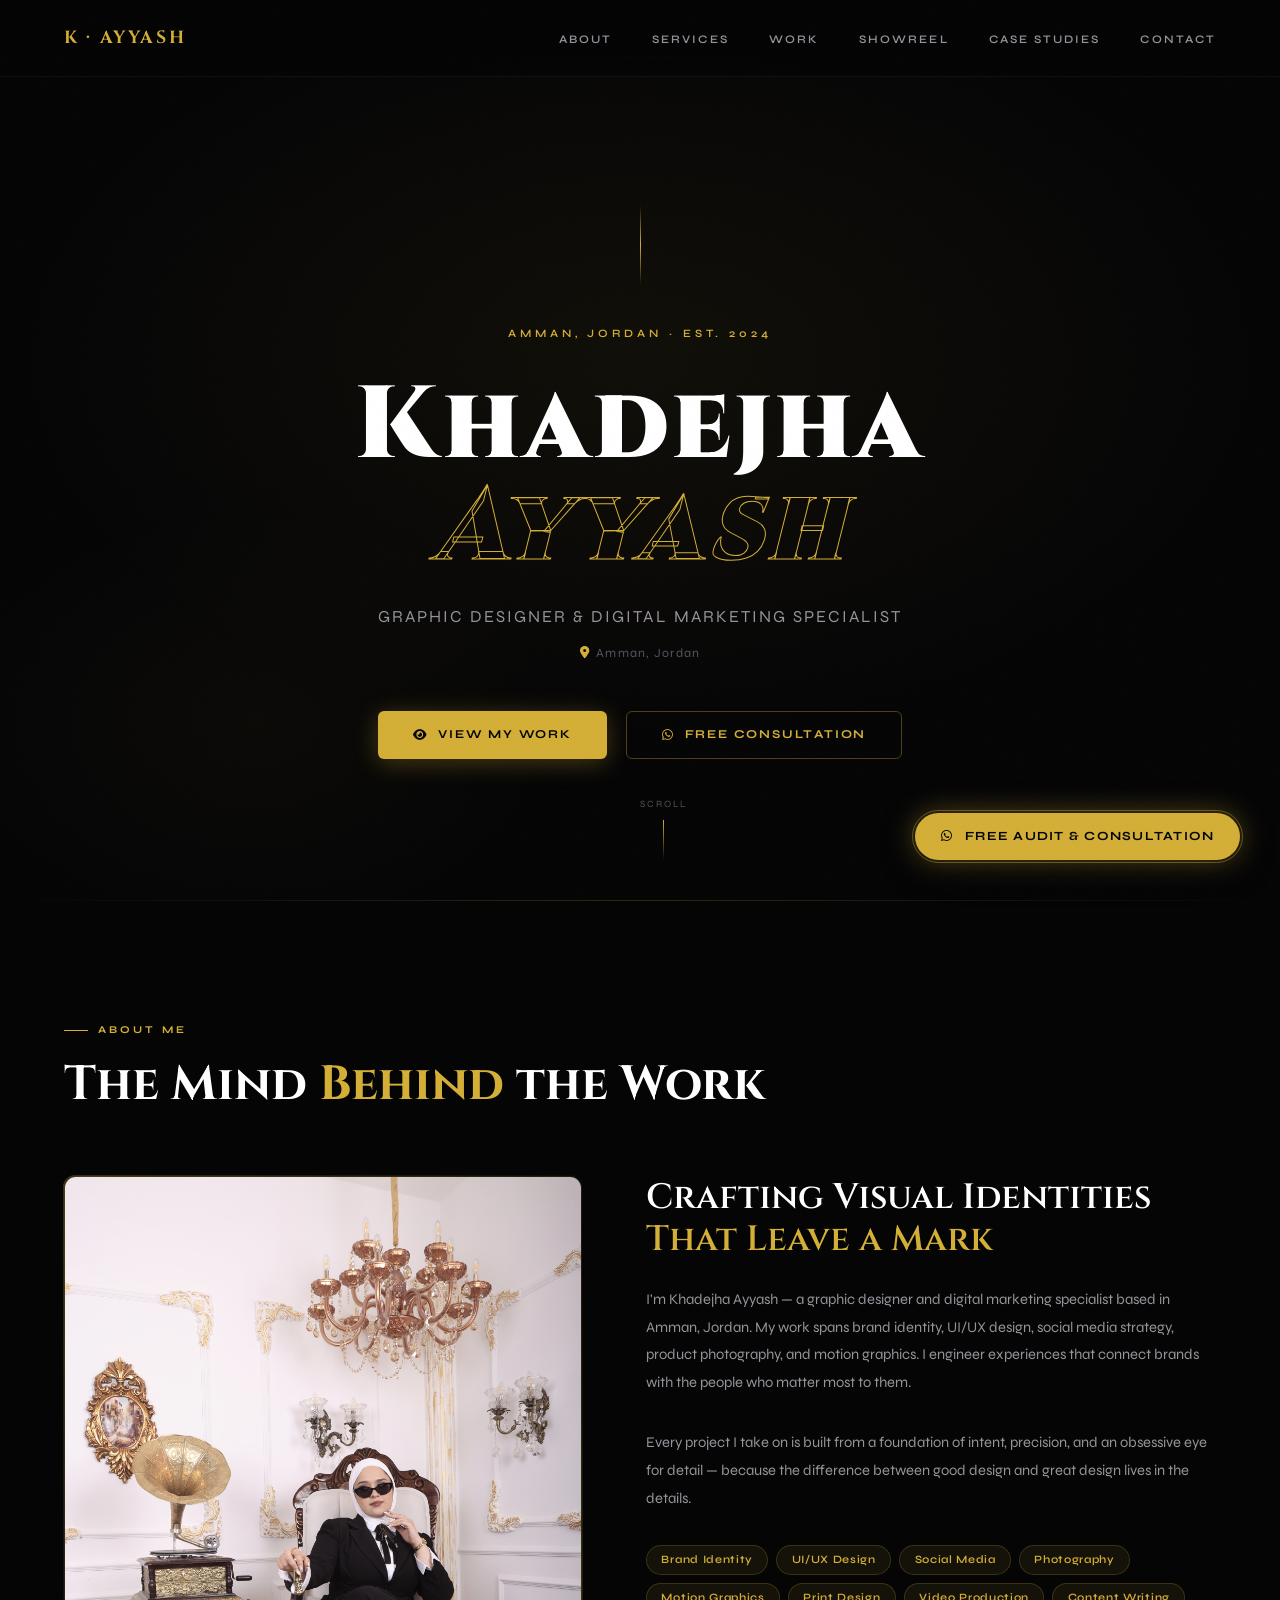
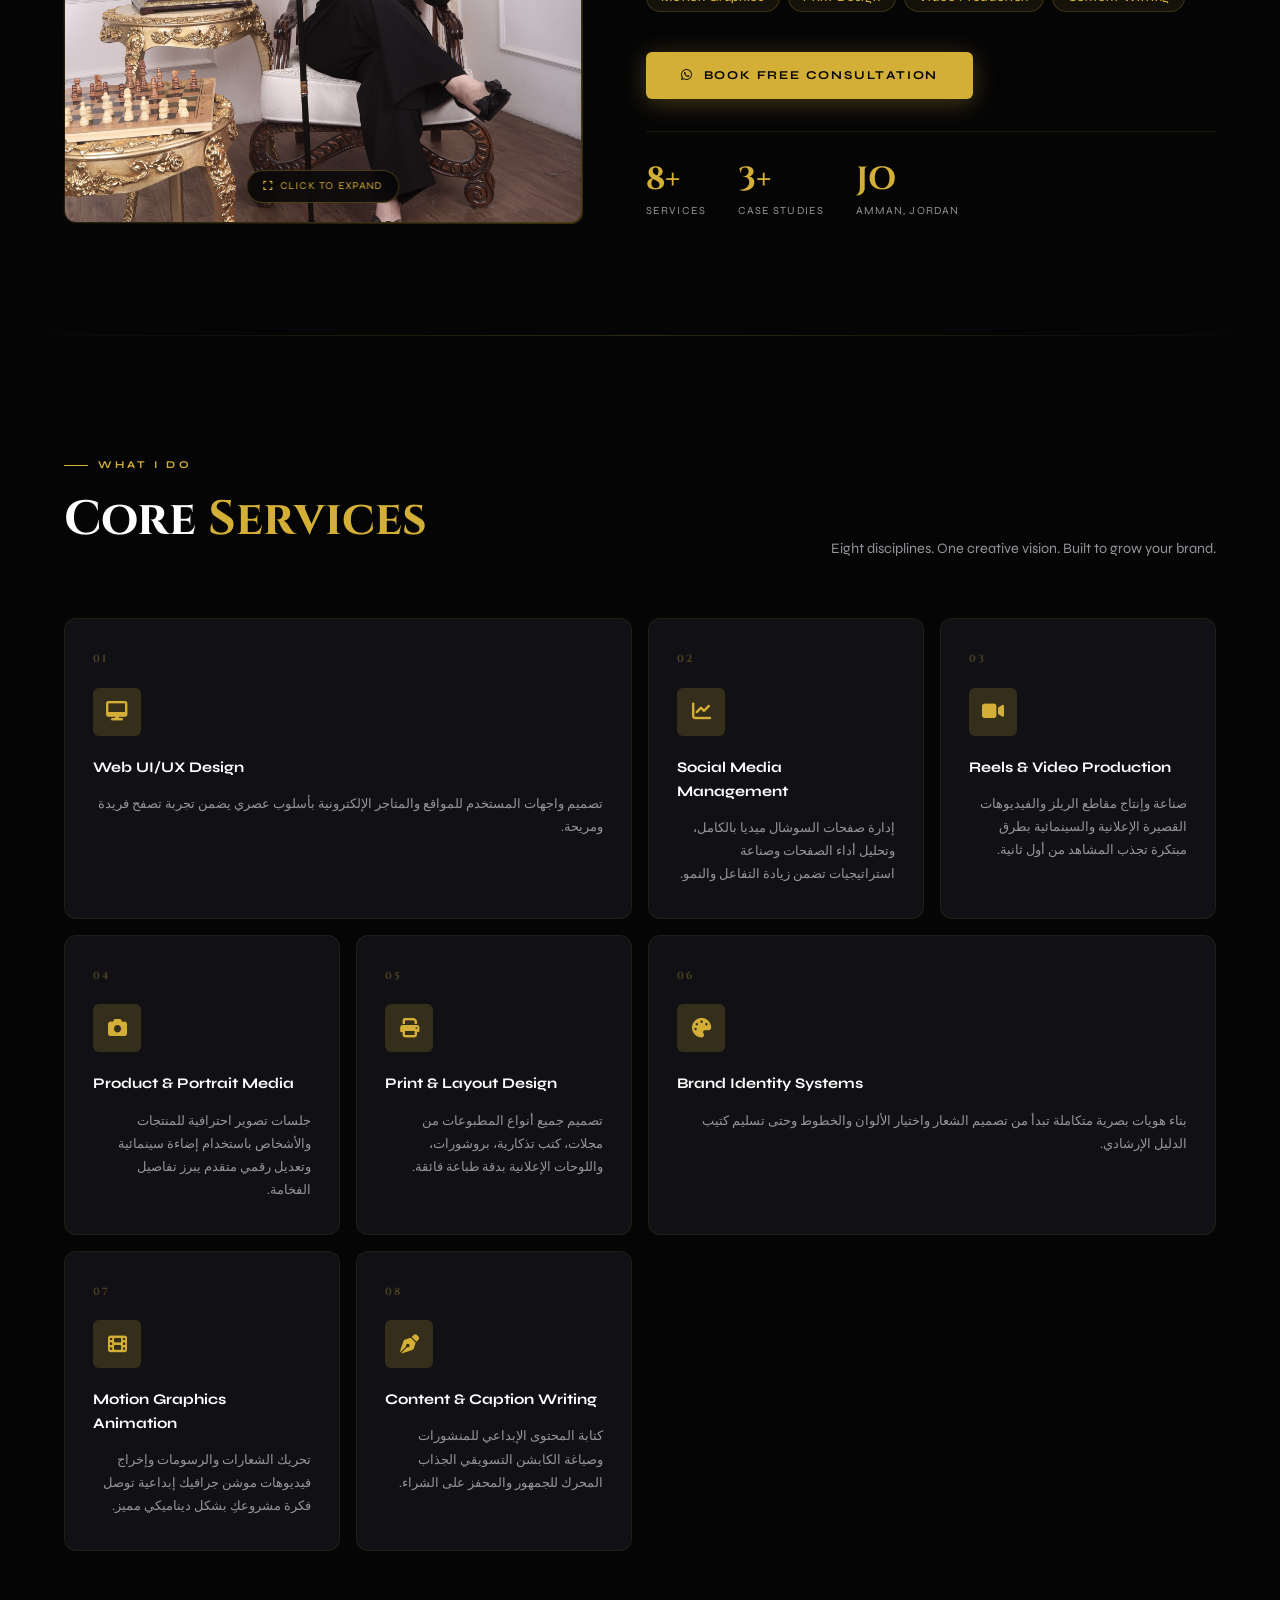
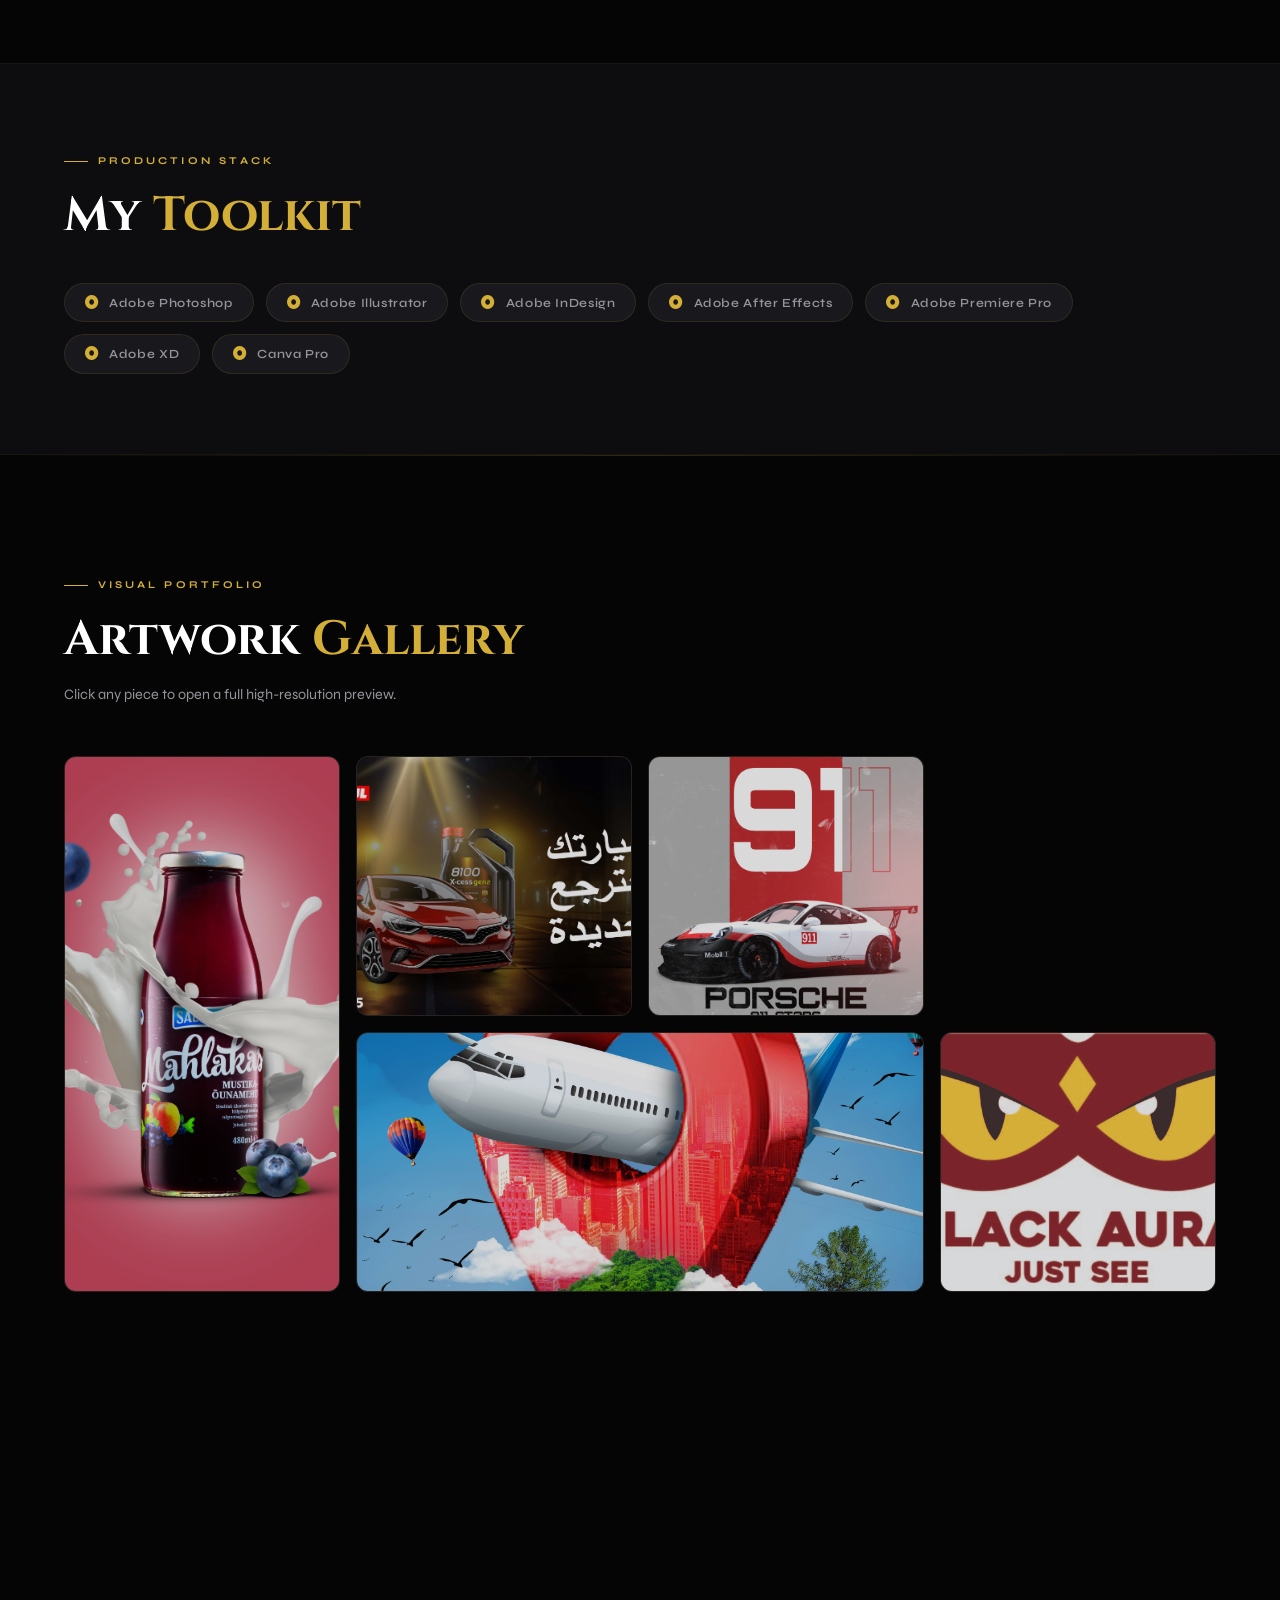
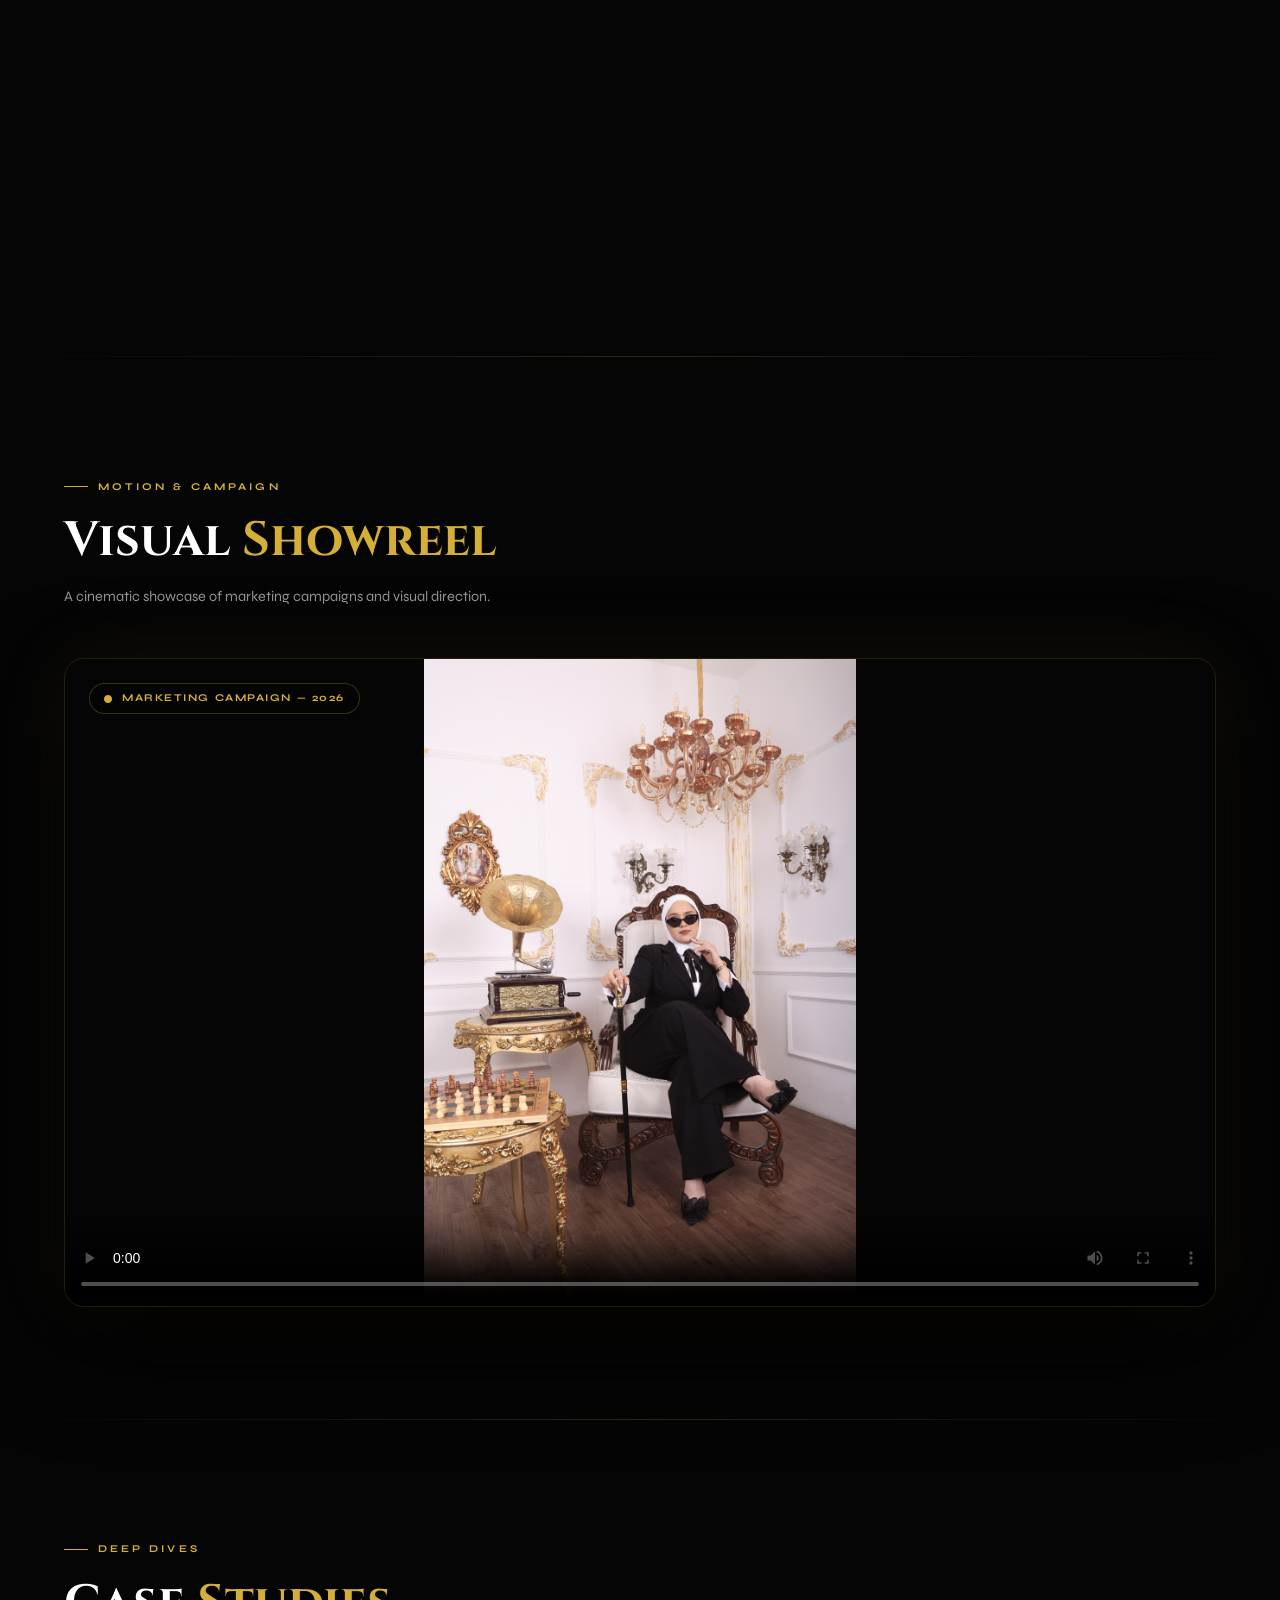
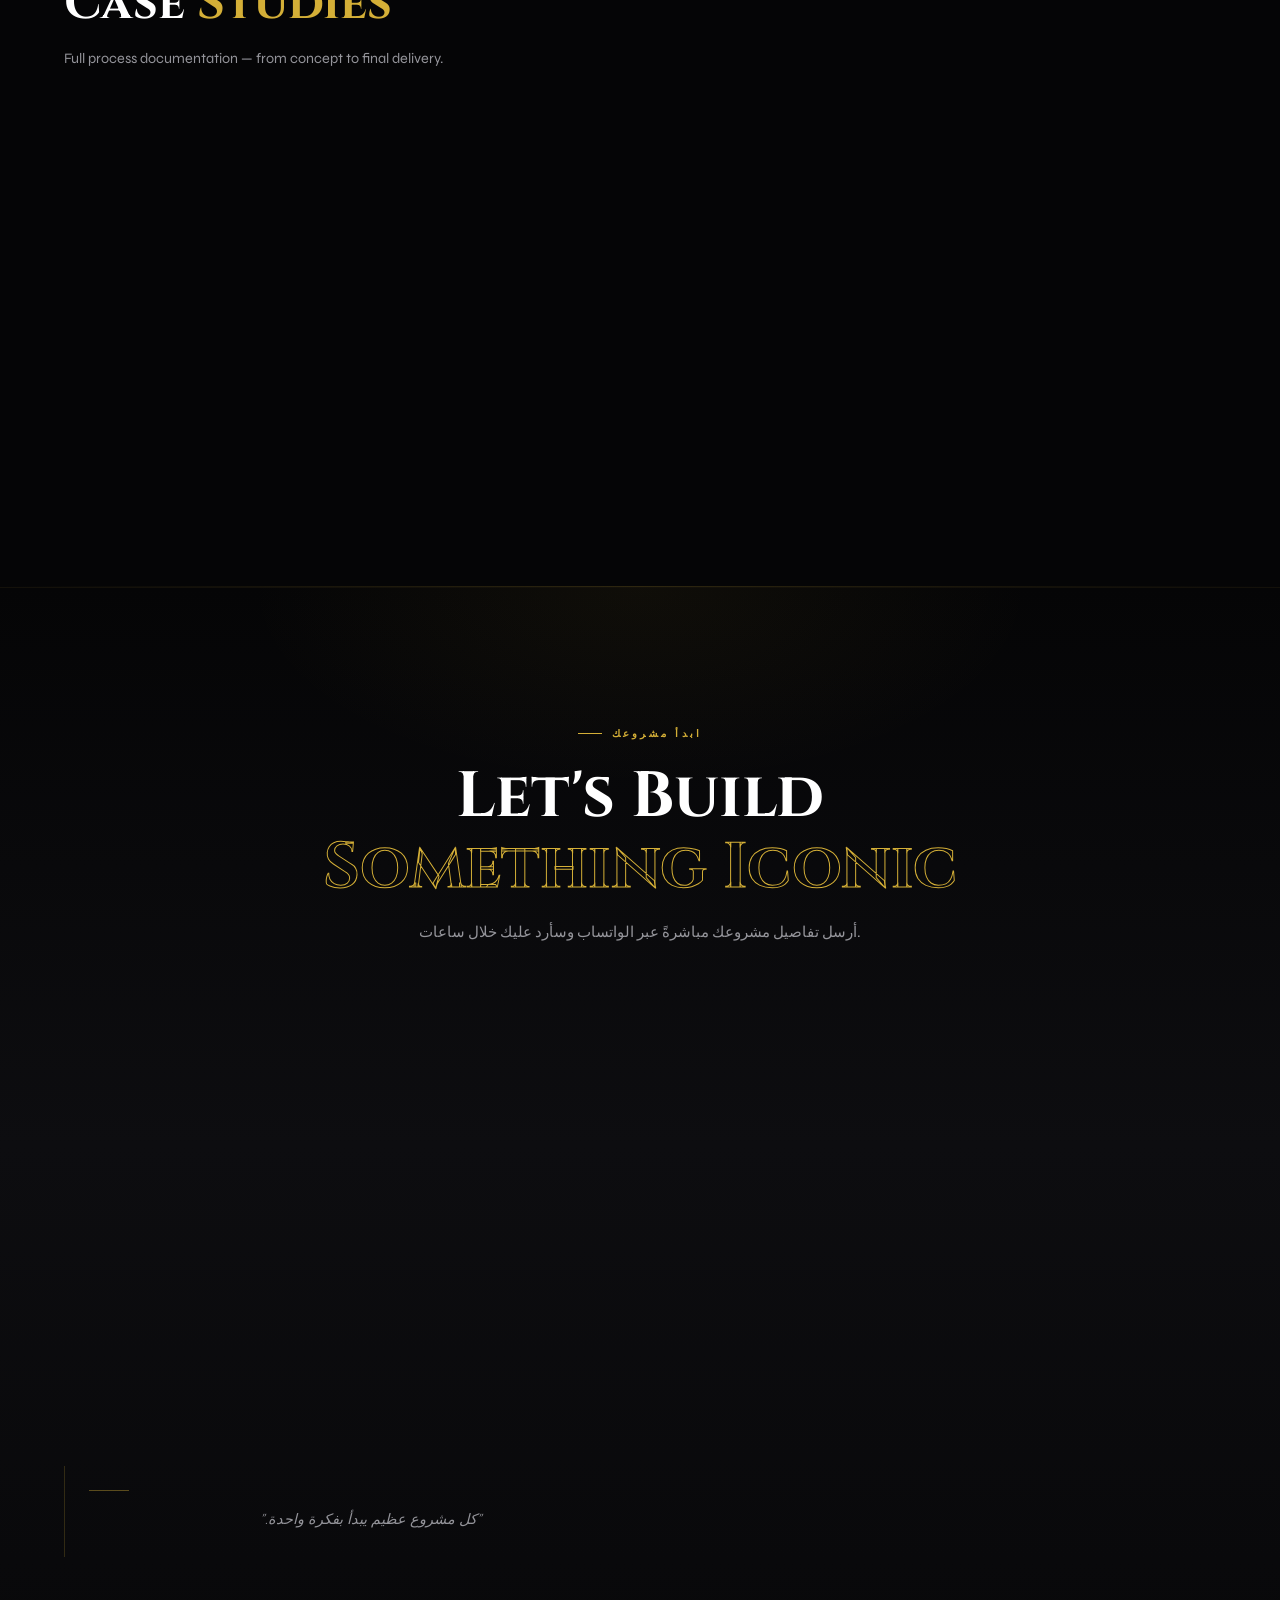
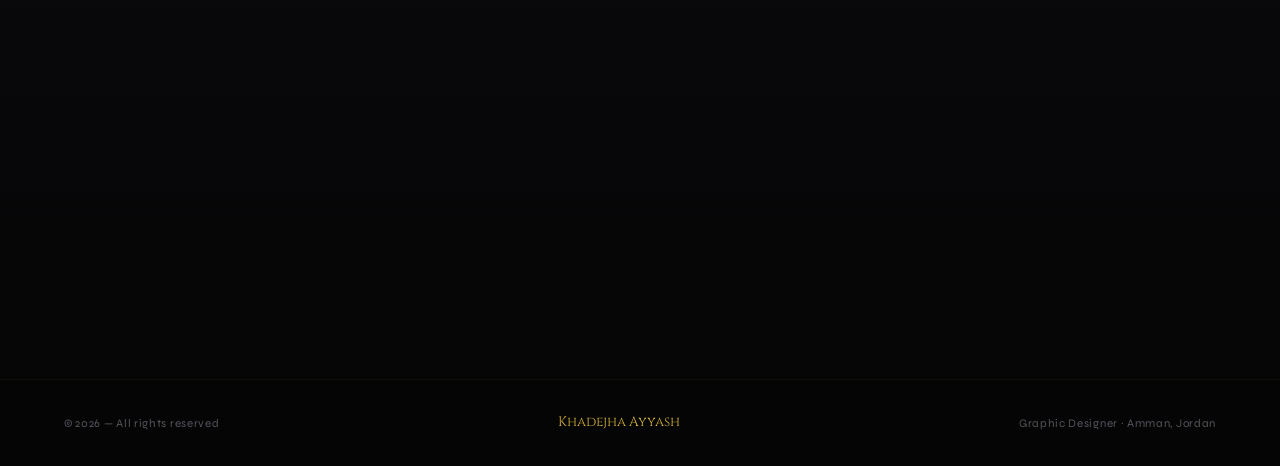
==== commit 32cb4d3b: "Add files via upload" ====
--- a/index.html
+++ b/index.html
@@ -5,33 +5,27 @@
   <meta name="viewport" content="width=device-width,initial-scale=1.0"/>
   <meta name="description" content="Khadejha Ayyash — Graphic Designer & Digital Marketing Specialist based in Amman, Jordan."/>
   <title>Khadejha Ayyash — Graphic Designer</title>
-
-  <!-- Google Fonts -->
   <link rel="preconnect" href="https://fonts.googleapis.com"/>
   <link rel="preconnect" href="https://fonts.gstatic.com" crossorigin/>
   <link href="https://fonts.googleapis.com/css2?family=Cinzel:wght@400;600;700;900&family=Syne:wght@300;400;500;600;700&display=swap" rel="stylesheet"/>
-
-  <!-- Font Awesome -->
   <link rel="stylesheet" href="https://cdnjs.cloudflare.com/ajax/libs/font-awesome/6.5.0/css/all.min.css"/>
-
-  <!-- Portfolio CSS -->
   <link rel="stylesheet" href="style.css"/>
 </head>
 <body>
 
-<!-- ═══════════════════════════════════════════════════
-     FLOATING CTA — WhatsApp Consultation Button
-═══════════════════════════════════════════════════ -->
+<!-- ═══════════════════════════════
+     FLOATING CTA
+═══════════════════════════════ -->
 <a class="floating-cta"
    href="https://wa.me/962788542323?text=Hello%20Khadejha,%20I%20would%20like%20to%20get%20a%20free%20consultation%20and%20page%20audit."
    target="_blank" rel="noopener">
   <i class="fa-brands fa-whatsapp"></i>
-  <span>Free Audit & Consultation</span>
+  <span>Free Audit &amp; Consultation</span>
 </a>
 
-<!-- ═══════════════════════════════════════════════════
+<!-- ═══════════════════════════════
      NAVIGATION
-═══════════════════════════════════════════════════ -->
+═══════════════════════════════ -->
 <nav>
   <a class="nav-logo" href="#">K · AYYASH</a>
   <ul class="nav-links">
@@ -44,10 +38,10 @@
   </ul>
 </nav>
 
-<!-- ═══════════════════════════════════════════════════
+<!-- ═══════════════════════════════
      HERO
-═══════════════════════════════════════════════════ -->
-<section class="hero" id="hero" style="max-width:100%;padding-top:10rem;">
+═══════════════════════════════ -->
+<div class="hero" id="hero">
   <div class="hero-bg"></div>
   <div class="hero-line"></div>
   <p class="hero-eyebrow">Amman, Jordan · Est. 2024</p>
@@ -69,44 +63,27 @@
     <span>Scroll</span>
     <div class="scroll-line"></div>
   </div>
-</section>
+</div>
 
 <div class="divider"></div>
 
-<!-- ═══════════════════════════════════════════════════
+<!-- ═══════════════════════════════
      ABOUT
-═══════════════════════════════════════════════════ -->
+═══════════════════════════════ -->
 <section id="about">
   <div class="section-tag">About Me</div>
   <h2 class="section-title">The Mind <em>Behind</em> the Work</h2>
-
   <div class="about-grid">
-    <!-- Photo — click triggers lightbox -->
     <div class="about-photo-wrap" onclick="openLightbox('my-profile.JPG','Khadejha Ayyash')">
       <div class="about-photo-inner">
-        <img src="my-profile.JPG" alt="Khadejha Ayyash — Graphic Designer"/>
-      </div>
-      <div class="photo-click-hint">
-        <i class="fa-solid fa-expand"></i> Click to Expand
-      </div>
-    </div>
-
-    <!-- Content -->
+        <img src="my-profile.JPG" alt="Khadejha Ayyash"/>
+      </div>
+      <div class="photo-click-hint"><i class="fa-solid fa-expand"></i> Click to Expand</div>
+    </div>
     <div class="about-content">
-      <h3 class="about-headline">
-        Crafting Visual Identities<br/>
-        <span>That Leave a Mark</span>
-      </h3>
-      <p class="about-bio">
-        I'm Khadejha Ayyash — a graphic designer and digital marketing specialist based in Amman, Jordan.
-        My work spans brand identity, UI/UX design, social media strategy, product photography,
-        and motion graphics. I don't just design visuals; I engineer experiences that connect brands
-        with the people who matter most to them.
-      </p>
-      <p class="about-bio" style="margin-top:.75rem">
-        Every project I take on is built from a foundation of intent, precision, and an obsessive
-        eye for detail — because the difference between good design and great design lives in the details.
-      </p>
+      <h3 class="about-headline">Crafting Visual Identities<br/><span>That Leave a Mark</span></h3>
+      <p class="about-bio">I'm Khadejha Ayyash — a graphic designer and digital marketing specialist based in Amman, Jordan. My work spans brand identity, UI/UX design, social media strategy, product photography, and motion graphics. I engineer experiences that connect brands with the people who matter most to them.</p>
+      <p class="about-bio" style="margin-top:.75rem">Every project I take on is built from a foundation of intent, precision, and an obsessive eye for detail — because the difference between good design and great design lives in the details.</p>
       <div class="about-tags">
         <span class="about-tag">Brand Identity</span>
         <span class="about-tag">UI/UX Design</span>
@@ -123,18 +100,9 @@
         <i class="fa-brands fa-whatsapp"></i> Book Free Consultation
       </a>
       <div class="about-stats">
-        <div class="stat-item">
-          <span class="stat-num">8+</span>
-          <span class="stat-label">Services Offered</span>
-        </div>
-        <div class="stat-item">
-          <span class="stat-num">3+</span>
-          <span class="stat-label">Case Studies</span>
-        </div>
-        <div class="stat-item">
-          <span class="stat-num">JO</span>
-          <span class="stat-label">Amman, Jordan</span>
-        </div>
+        <div class="stat-item"><span class="stat-num">8+</span><span class="stat-label">Services</span></div>
+        <div class="stat-item"><span class="stat-num">3+</span><span class="stat-label">Case Studies</span></div>
+        <div class="stat-item"><span class="stat-num">JO</span><span class="stat-label">Amman, Jordan</span></div>
       </div>
     </div>
   </div>
@@ -142,9 +110,9 @@
 
 <div class="divider"></div>
 
-<!-- ═══════════════════════════════════════════════════
-     SERVICES — 8 Services Bento Grid
-═══════════════════════════════════════════════════ -->
+<!-- ═══════════════════════════════
+     SERVICES
+═══════════════════════════════ -->
 <section id="services">
   <div class="services-header">
     <div>
@@ -153,79 +121,61 @@
     </div>
     <p class="section-sub">Eight disciplines. One creative vision. Built to grow your brand.</p>
   </div>
-
   <div class="services-bento">
-
-    <!-- 1 -->
     <div class="svc-card wide">
       <div class="svc-num">01</div>
       <div class="svc-icon"><i class="fa-solid fa-desktop"></i></div>
       <div class="svc-title">Web UI/UX Design</div>
       <p class="svc-desc">تصميم واجهات المستخدم للمواقع والمتاجر الإلكترونية بأسلوب عصري يضمن تجربة تصفح فريدة ومريحة.</p>
     </div>
-
-    <!-- 2 -->
     <div class="svc-card">
       <div class="svc-num">02</div>
       <div class="svc-icon"><i class="fa-solid fa-chart-line"></i></div>
       <div class="svc-title">Social Media Management</div>
       <p class="svc-desc">إدارة صفحات السوشال ميديا بالكامل، وتحليل أداء الصفحات وصناعة استراتيجيات تضمن زيادة التفاعل والنمو.</p>
     </div>
-
-    <!-- 3 -->
     <div class="svc-card">
       <div class="svc-num">03</div>
       <div class="svc-icon"><i class="fa-solid fa-video"></i></div>
       <div class="svc-title">Reels &amp; Video Production</div>
       <p class="svc-desc">صناعة وإنتاج مقاطع الريلز والفيديوهات القصيرة الإعلانية والسينمائية بطرق مبتكرة تجذب المشاهد من أول ثانية.</p>
     </div>
-
-    <!-- 4 -->
     <div class="svc-card">
       <div class="svc-num">04</div>
       <div class="svc-icon"><i class="fa-solid fa-camera"></i></div>
       <div class="svc-title">Product &amp; Portrait Media</div>
       <p class="svc-desc">جلسات تصوير احترافية للمنتجات والأشخاص باستخدام إضاءة سينمائية وتعديل رقمي متقدم يبرز تفاصيل الفخامة.</p>
     </div>
-
-    <!-- 5 -->
     <div class="svc-card">
       <div class="svc-num">05</div>
       <div class="svc-icon"><i class="fa-solid fa-print"></i></div>
       <div class="svc-title">Print &amp; Layout Design</div>
       <p class="svc-desc">تصميم جميع أنواع المطبوعات من مجلات، كتب تذكارية، بروشورات، واللوحات الإعلانية بدقة طباعة فائقة.</p>
     </div>
-
-    <!-- 6 -->
     <div class="svc-card wide">
       <div class="svc-num">06</div>
       <div class="svc-icon"><i class="fa-solid fa-palette"></i></div>
       <div class="svc-title">Brand Identity Systems</div>
       <p class="svc-desc">بناء هويات بصرية متكاملة تبدأ من تصميم الشعار واختيار الألوان والخطوط وحتى تسليم كتيب الدليل الإرشادي.</p>
     </div>
-
-    <!-- 7 -->
     <div class="svc-card">
       <div class="svc-num">07</div>
       <div class="svc-icon"><i class="fa-solid fa-film"></i></div>
       <div class="svc-title">Motion Graphics Animation</div>
       <p class="svc-desc">تحريك الشعارات والرسومات وإخراج فيديوهات موشن جرافيك إبداعية توصل فكرة مشروعكِ بشكل ديناميكي مميز.</p>
     </div>
-
-    <!-- 8 -->
     <div class="svc-card">
       <div class="svc-num">08</div>
       <div class="svc-icon"><i class="fa-solid fa-pen-nib"></i></div>
       <div class="svc-title">Content &amp; Caption Writing</div>
       <p class="svc-desc">كتابة المحتوى الإبداعي للمنشورات وصياغة الكابشن التسويقي الجذاب المحرك للجمهور والمحفز على الشراء.</p>
     </div>
-
   </div>
 </section>
 
-<!-- ═══════════════════════════════════════════════════
-     SOFTWARE TOOLKIT
-═══════════════════════════════════════════════════ -->
+<!-- ═══════════════════════════════
+     TOOLKIT
+═══════════════════════════════ -->
 <div class="toolkit-section">
   <div class="toolkit-inner">
     <div class="section-tag">Production Stack</div>
@@ -244,90 +194,66 @@
 
 <div class="divider"></div>
 
-<!-- ═══════════════════════════════════════════════════
-     VISUAL GALLERY — Bento Grid with Lightbox
-═══════════════════════════════════════════════════ -->
+<!-- ═══════════════════════════════
+     GALLERY
+═══════════════════════════════ -->
 <section id="gallery">
   <div class="section-tag">Visual Portfolio</div>
   <h2 class="section-title">Artwork <em>Gallery</em></h2>
   <p class="section-sub">Click any piece to open a full high-resolution preview.</p>
-
   <div class="gallery-bento">
-
-    <!-- juice-poster1.jpg — tall -->
     <div class="gallery-item tall" onclick="openLightbox('juice-poster1.jpg','Juice — Product Poster')">
       <img src="juice-poster1.jpg" alt="Juice Product Poster"/>
       <div class="gallery-overlay"><span class="gallery-label">Juice · Product Poster</span></div>
     </div>
-
-    <!-- car-poster.jpg -->
     <div class="gallery-item" onclick="openLightbox('car-poster.jpg','Car — Visual Campaign')">
       <img src="car-poster.jpg" alt="Car Visual Campaign"/>
       <div class="gallery-overlay"><span class="gallery-label">Car · Visual Campaign</span></div>
     </div>
-
-    <!-- porsche-poster.jpg -->
     <div class="gallery-item" onclick="openLightbox('porsche-poster.jpg','Porsche — Campaign Poster')">
       <img src="porsche-poster.jpg" alt="Porsche Campaign Poster"/>
       <div class="gallery-overlay"><span class="gallery-label">Porsche · Campaign Poster</span></div>
     </div>
-
-    <!-- airline-poster.jpg — wide -->
     <div class="gallery-item wide" onclick="openLightbox('airline-poster.jpg','Airline — Campaign Poster')">
       <img src="airline-poster.jpg" alt="Airline Campaign Poster"/>
       <div class="gallery-overlay"><span class="gallery-label">Airline · Campaign Poster</span></div>
     </div>
-
-    <!-- eyewear-main.jpg -->
     <div class="gallery-item" onclick="openLightbox('eyewear-main.jpg','Eyewear Brand Identity')">
       <img src="eyewear-main.jpg" alt="Eyewear Brand Identity"/>
       <div class="gallery-overlay"><span class="gallery-label">Eyewear · Brand Identity</span></div>
     </div>
-
-    <!-- magazine-spread.JPG — wide -->
     <div class="gallery-item wide" onclick="openLightbox('magazine-spread.JPG','Magazine Layout Design')">
       <img src="magazine-spread.JPG" alt="Magazine Layout Design"/>
       <div class="gallery-overlay"><span class="gallery-label">Magazine · Layout Design</span></div>
     </div>
-
-    <!-- web-design-main.jpg -->
     <div class="gallery-item" onclick="openLightbox('web-design-main.jpg','Web Design System')">
       <img src="web-design-main.jpg" alt="Web Design System"/>
       <div class="gallery-overlay"><span class="gallery-label">Web Design · UI System</span></div>
     </div>
-
-    <!-- sketches-gallery.jpg -->
     <div class="gallery-item" onclick="openLightbox('sketches-gallery.jpg','Sketches & Concepts')">
       <img src="sketches-gallery.jpg" alt="Sketches and Concepts"/>
       <div class="gallery-overlay"><span class="gallery-label">Sketches · Concepts</span></div>
     </div>
-
-    <!-- portrait-session.jpg -->
     <div class="gallery-item" onclick="openLightbox('portrait-session.jpg','Portrait Photography Session')">
       <img src="portrait-session.jpg" alt="Portrait Photography"/>
       <div class="gallery-overlay"><span class="gallery-label">Portrait · Photography</span></div>
     </div>
-
-    <!-- juice-poster2.jpg -->
     <div class="gallery-item" onclick="openLightbox('juice-poster2.jpg','Juice — Campaign Vol. 2')">
       <img src="juice-poster2.jpg" alt="Juice Poster 2"/>
       <div class="gallery-overlay"><span class="gallery-label">Juice · Campaign Vol.2</span></div>
     </div>
-
   </div>
 </section>
 
 <div class="divider"></div>
 
-<!-- ═══════════════════════════════════════════════════
-     VIDEO SHOWREEL
-     ► marketing-video.mp4
-═══════════════════════════════════════════════════ -->
+<!-- ═══════════════════════════════
+     VIDEO
+═══════════════════════════════ -->
 <section id="video">
   <div class="section-tag">Motion &amp; Campaign</div>
   <h2 class="section-title">Visual <em>Showreel</em></h2>
   <p class="section-sub">A cinematic showcase of marketing campaigns and visual direction.</p>
-
   <div class="video-wrap">
     <div class="video-badge"><i class="fa-solid fa-circle"></i> Marketing Campaign — 2026</div>
     <video controls poster="my-profile.JPG">
@@ -339,106 +265,184 @@
 
 <div class="divider"></div>
 
-<!-- ═══════════════════════════════════════════════════
-     CASE STUDIES — PDF Hub
-     ► eyewear-project.pdf.pdf
-     ► magazine-project.pdf
-     ► web-design-project.pdf.pdf
-═══════════════════════════════════════════════════ -->
+<!-- ═══════════════════════════════
+     CASE STUDIES
+═══════════════════════════════ -->
 <section id="case-studies">
   <div class="section-tag">Deep Dives</div>
   <h2 class="section-title">Case <em>Studies</em></h2>
   <p class="section-sub">Full process documentation — from concept to final delivery.</p>
-
   <div class="pdf-grid">
-
-    <!-- Eyewear Brand Identity -->
     <a class="pdf-card" href="eyewear-project.pdf.pdf" target="_blank" rel="noopener">
       <div class="pdf-num">Case Study 01</div>
       <div class="pdf-icon-wrap"><i class="fa-solid fa-glasses"></i></div>
       <div class="pdf-title">Eyewear Brand Identity</div>
-      <p class="pdf-sub">Complete visual identity system for an eyewear label — logo architecture, color palette, typography, and brand guidelines manual.</p>
+      <p class="pdf-sub">Complete visual identity system — logo architecture, color palette, typography, and brand guidelines manual.</p>
       <div class="pdf-cta">Open Case Study <i class="fa-solid fa-arrow-right"></i></div>
     </a>
-
-    <!-- Magazine Presentation -->
     <a class="pdf-card" href="magazine-project.pdf" target="_blank" rel="noopener">
       <div class="pdf-num">Case Study 02</div>
       <div class="pdf-icon-wrap"><i class="fa-solid fa-book-open"></i></div>
       <div class="pdf-title">Magazine Layout Design</div>
-      <p class="pdf-sub">Editorial design and layout for a print magazine — grid systems, typographic hierarchy, spreads, and final print-ready production files.</p>
+      <p class="pdf-sub">Editorial design and layout — grid systems, typographic hierarchy, spreads, and final print-ready production files.</p>
       <div class="pdf-cta">Open Case Study <i class="fa-solid fa-arrow-right"></i></div>
     </a>
-
-    <!-- Web Design System -->
     <a class="pdf-card" href="web-design-project.pdf.pdf" target="_blank" rel="noopener">
       <div class="pdf-num">Case Study 03</div>
       <div class="pdf-icon-wrap"><i class="fa-solid fa-display"></i></div>
       <div class="pdf-title">Web Design System</div>
-      <p class="pdf-sub">Full UI/UX system for a digital product — wireframes, component library, design tokens, and high-fidelity prototype screens.</p>
+      <p class="pdf-sub">Full UI/UX system — wireframes, component library, design tokens, and high-fidelity prototype screens.</p>
       <div class="pdf-cta">Open Case Study <i class="fa-solid fa-arrow-right"></i></div>
     </a>
-
   </div>
 </section>
 
 <div class="divider"></div>
 
-<!-- ═══════════════════════════════════════════════════
-     CONTACT FOOTER
-     ► Instagram: @kh_.omar
-     ► WhatsApp: +962788542323
-     ► Phone: +962 78 854 2323
-═══════════════════════════════════════════════════ -->
-<div class="contact-section" id="contact">
-  <div class="contact-inner">
-    <div class="section-tag" style="justify-content:center">Let's Connect</div>
+<!-- ═══════════════════════════════════════════════════════════
+     CONTACT — Premium Double-Column Form + WhatsApp Submit
+═══════════════════════════════════════════════════════════ -->
+<div class="cf-section" id="contact">
+  <div class="cf-header">
+    <div class="section-tag" style="justify-content:center">ابدأ مشروعك</div>
     <h2 class="contact-headline">
-      Ready to Build<br/>
-      <span>Something Great?</span>
+      Let's Build<br/>
+      <span>Something Iconic</span>
     </h2>
-    <p class="contact-sub">
-      Whether it's a full brand identity, a marketing campaign, or a digital product —
-      I'm here to turn your vision into a visual reality.
-    </p>
-
-    <div class="contact-cards">
-
-      <!-- Instagram -->
-      <a class="contact-card" href="https://instagram.com/kh_.omar" target="_blank" rel="noopener">
-        <div class="contact-icon-circle">
-          <i class="fa-brands fa-instagram"></i>
-        </div>
-        <span class="contact-label">Instagram</span>
-        <span class="contact-value">@kh_.omar</span>
+    <p class="contact-sub">أرسل تفاصيل مشروعك مباشرةً عبر الواتساب وسأرد عليك خلال ساعات.</p>
+  </div>
+
+  <div class="cf-grid">
+
+    <!-- LEFT — Info Cards -->
+    <div class="cf-info">
+      <a class="cf-info-card" href="https://instagram.com/kh_.omar" target="_blank" rel="noopener">
+        <div class="cf-info-icon"><i class="fa-brands fa-instagram"></i></div>
+        <div class="cf-info-text">
+          <span class="cf-info-label">Instagram</span>
+          <span class="cf-info-value">@kh_.omar</span>
+        </div>
+        <i class="fa-solid fa-arrow-up-right-from-square cf-info-ext"></i>
       </a>
-
-      <!-- WhatsApp -->
-      <a class="contact-card"
-         href="https://wa.me/962788542323?text=Hello%20Khadejha,%20I%20would%20like%20to%20get%20a%20free%20consultation%20and%20page%20audit."
-         target="_blank" rel="noopener">
-        <div class="contact-icon-circle">
+      <a class="cf-info-card" href="https://wa.me/962788542323" target="_blank" rel="noopener">
+        <div class="cf-info-icon"><i class="fa-brands fa-whatsapp"></i></div>
+        <div class="cf-info-text">
+          <span class="cf-info-label">WhatsApp</span>
+          <span class="cf-info-value">+962 78 854 2323</span>
+        </div>
+        <i class="fa-solid fa-arrow-up-right-from-square cf-info-ext"></i>
+      </a>
+      <div class="cf-info-card">
+        <div class="cf-info-icon"><i class="fa-solid fa-location-dot"></i></div>
+        <div class="cf-info-text">
+          <span class="cf-info-label">Location</span>
+          <span class="cf-info-value">Amman, Jordan</span>
+        </div>
+      </div>
+      <div class="cf-info-card">
+        <div class="cf-info-icon"><i class="fa-solid fa-clock"></i></div>
+        <div class="cf-info-text">
+          <span class="cf-info-label">Working Hours</span>
+          <span class="cf-info-value">Sun – Thu &nbsp;·&nbsp; 9 AM – 6 PM</span>
+        </div>
+      </div>
+      <div class="cf-deco">
+        <div class="cf-deco-line"></div>
+        <p class="cf-deco-quote">"كل مشروع عظيم يبدأ بفكرة واحدة."</p>
+      </div>
+    </div>
+
+    <!-- RIGHT — Form -->
+    <div class="cf-form-wrap">
+      <div class="cf-form-card">
+
+        <div class="cf-field">
+          <label class="cf-label" for="clientName">
+            <i class="fa-solid fa-user"></i> الاسم الكامل
+          </label>
+          <input class="cf-input" type="text" id="clientName"
+            placeholder="أدخل اسمك الكامل..." autocomplete="name"/>
+        </div>
+
+        <div class="cf-field">
+          <label class="cf-label" for="clientEmail">
+            <i class="fa-solid fa-envelope"></i> البريد الإلكتروني
+          </label>
+          <input class="cf-input" type="email" id="clientEmail"
+            placeholder="example@email.com" autocomplete="email" dir="ltr"/>
+        </div>
+
+        <div class="cf-field">
+          <label class="cf-label" for="clientService">
+            <i class="fa-solid fa-wand-magic-sparkles"></i> نوع الخدمة المطلوبة
+          </label>
+          <div class="cf-select-wrap">
+            <select class="cf-input cf-select" id="clientService">
+              <option value="" disabled selected>اختر الخدمة...</option>
+              <option value="Web UI/UX Design">🖥️ Web UI/UX Design — تصميم واجهات المستخدم</option>
+              <option value="Social Media Management">📱 Social Media Management — إدارة السوشال ميديا</option>
+              <option value="Reels & Video Production">🎬 Reels & Video Production — إنتاج الفيديو</option>
+              <option value="Product & Portrait Photography">📸 Product & Portrait Photography — التصوير</option>
+              <option value="Brand Identity Systems">✦ Brand Identity Systems — الهوية البصرية</option>
+              <option value="Motion Graphics Animation">🎞️ Motion Graphics Animation — الموشن جرافيك</option>
+              <option value="Content & Caption Writing">✍️ Content & Caption Writing — كتابة المحتوى</option>
+            </select>
+            <i class="fa-solid fa-chevron-down cf-select-arrow"></i>
+          </div>
+        </div>
+
+        <div class="cf-field">
+          <label class="cf-label" for="clientBudget">
+            <i class="fa-solid fa-coins"></i> الميزانية التقريبية للمشروع
+          </label>
+          <div class="cf-select-wrap">
+            <select class="cf-input cf-select" id="clientBudget">
+              <option value="" disabled selected>اختر نطاق الميزانية...</option>
+              <option value="أقل من 100 دينار أردني">💼 أقل من 100 دينار أردني</option>
+              <option value="100 – 300 دينار أردني">💼 100 – 300 دينار أردني</option>
+              <option value="300 – 600 دينار أردني">💎 300 – 600 دينار أردني</option>
+              <option value="600 – 1,000 دينار أردني">💎 600 – 1,000 دينار أردني</option>
+              <option value="1,000 – 2,500 دينار أردني">👑 1,000 – 2,500 دينار أردني</option>
+              <option value="أكثر من 2,500 دينار أردني">👑 أكثر من 2,500 دينار — مشروع ضخم</option>
+              <option value="مفتوح — نناقشه معاً">🤝 مفتوح — نناقشه معاً</option>
+            </select>
+            <i class="fa-solid fa-chevron-down cf-select-arrow"></i>
+          </div>
+        </div>
+
+        <div class="cf-field">
+          <label class="cf-label" for="projectDetails">
+            <i class="fa-solid fa-file-lines"></i> تفاصيل الفكرة أو المشروع
+          </label>
+          <textarea class="cf-input cf-textarea" id="projectDetails" rows="5"
+            placeholder="اكتب هنا فكرة مشروعك، أهدافك، وأي تفاصيل مهمة تودّ مشاركتها..."></textarea>
+        </div>
+
+        <!-- Error message -->
+        <p class="cf-error" id="cfError"></p>
+
+        <!-- Submit -->
+        <button class="cf-submit-btn" id="cfSubmitBtn" type="button">
           <i class="fa-brands fa-whatsapp"></i>
-        </div>
-        <span class="contact-label">WhatsApp</span>
-        <span class="contact-value">Direct Message</span>
-      </a>
-
-      <!-- Phone -->
-      <a class="contact-card" href="tel:+962788542323">
-        <div class="contact-icon-circle">
-          <i class="fa-solid fa-phone"></i>
-        </div>
-        <span class="contact-label">Direct Call</span>
-        <span class="contact-value">+962 78 854 2323</span>
-      </a>
-
+          <span>أرسل تفاصيل المشروع عبر الواتساب</span>
+          <span class="cf-arrow">←</span>
+          <span class="cf-submit-glow"></span>
+        </button>
+
+        <p class="cf-disclaimer">
+          <i class="fa-solid fa-shield-halved"></i>
+          بياناتك محمية ولن تُشارك مع أي طرف ثالث.
+        </p>
+
+      </div>
     </div>
   </div>
 </div>
 
-<!-- Footer Bar -->
-<div style="background:var(--black)">
+<!-- ═══════════════════════════════
+     FOOTER BAR
+═══════════════════════════════ -->
+<div class="footer-bar-wrap">
   <div class="footer-bar">
     <span class="footer-copy">© 2026 — All rights reserved</span>
     <span class="footer-name">Khadejha Ayyash</span>
@@ -446,72 +450,123 @@
   </div>
 </div>
 
-<!-- ═══════════════════════════════════════════════════
+<!-- ═══════════════════════════════
      LIGHTBOX
-═══════════════════════════════════════════════════ -->
+═══════════════════════════════ -->
 <div class="lightbox" id="lightbox" onclick="closeLightboxOnBg(event)">
   <button class="lightbox-close" onclick="closeLightbox()" aria-label="Close">✕</button>
   <img id="lightbox-img" src="" alt=""/>
   <div class="lightbox-caption" id="lightbox-caption"></div>
 </div>
 
-<!-- ═══════════════════════════════════════════════════
+<!-- ═══════════════════════════════
      JAVASCRIPT
-═══════════════════════════════════════════════════ -->
+═══════════════════════════════ -->
 <script>
-  /* ── Lightbox ── */
-  function openLightbox(src, caption) {
-    const lb = document.getElementById('lightbox');
-    const img = document.getElementById('lightbox-img');
-    const cap = document.getElementById('lightbox-caption');
-    img.src = src;
-    img.alt = caption;
-    cap.textContent = caption;
-    lb.classList.add('active');
-    document.body.style.overflow = 'hidden';
+/* ── Lightbox ── */
+function openLightbox(src, caption) {
+  const lb  = document.getElementById('lightbox');
+  const img = document.getElementById('lightbox-img');
+  const cap = document.getElementById('lightbox-caption');
+  img.src = src; img.alt = caption; cap.textContent = caption;
+  lb.classList.add('active');
+  document.body.style.overflow = 'hidden';
+}
+function closeLightbox() {
+  document.getElementById('lightbox').classList.remove('active');
+  document.body.style.overflow = '';
+  setTimeout(() => { document.getElementById('lightbox-img').src = ''; }, 300);
+}
+function closeLightboxOnBg(e) {
+  if (e.target === document.getElementById('lightbox')) closeLightbox();
+}
+document.addEventListener('keydown', e => { if (e.key === 'Escape') closeLightbox(); });
+
+/* ══════════════════════════════════════════
+   WHATSAPP FORM — No page refresh
+══════════════════════════════════════════ */
+document.getElementById('cfSubmitBtn').addEventListener('click', function (e) {
+  e.preventDefault();
+
+  const name    = document.getElementById('clientName').value.trim();
+  const email   = document.getElementById('clientEmail').value.trim();
+  const service = document.getElementById('clientService').value;
+  const budget  = document.getElementById('clientBudget').value;
+  const details = document.getElementById('projectDetails').value.trim();
+  const errEl   = document.getElementById('cfError');
+
+  /* — Validation — */
+  if (!name) {
+    showError('⚠️ الرجاء إدخال اسمك الكامل.'); return;
   }
-  function closeLightbox() {
-    const lb = document.getElementById('lightbox');
-    lb.classList.remove('active');
-    document.body.style.overflow = '';
-    setTimeout(() => { document.getElementById('lightbox-img').src = ''; }, 300);
+  if (!email || !/^[^\s@]+@[^\s@]+\.[^\s@]+$/.test(email)) {
+    showError('⚠️ الرجاء إدخال بريد إلكتروني صحيح.'); return;
   }
-  function closeLightboxOnBg(e) {
-    if (e.target === document.getElementById('lightbox')) closeLightbox();
+  if (!service) {
+    showError('⚠️ الرجاء اختيار نوع الخدمة المطلوبة.'); return;
   }
-  document.addEventListener('keydown', e => { if (e.key === 'Escape') closeLightbox(); });
-
-  /* ── Staggered fade-in on scroll ── */
-  const observer = new IntersectionObserver((entries) => {
-    entries.forEach((entry, i) => {
-      if (entry.isIntersecting) {
-        entry.target.style.animationDelay = (i * 0.08) + 's';
-        entry.target.classList.add('in-view');
-        observer.unobserve(entry.target);
-      }
-    });
-  }, { threshold: 0.1 });
-
-  document.querySelectorAll('.svc-card, .gallery-item, .pdf-card, .contact-card, .toolkit-pill')
-    .forEach(el => {
-      el.style.opacity = '0';
-      el.style.transform = 'translateY(24px)';
-      el.style.transition = 'opacity 0.5s ease, transform 0.5s ease';
-      observer.observe(el);
-    });
-
-  /* ── in-view state ── */
-  const style = document.createElement('style');
-  style.textContent = '.in-view { opacity: 1 !important; transform: translateY(0) !important; }';
-  document.head.appendChild(style);
-
-  /* ── Nav scroll state ── */
-  window.addEventListener('scroll', () => {
-    const nav = document.querySelector('nav');
-    nav.style.borderBottomColor = window.scrollY > 60
-      ? 'rgba(212,175,55,0.15)'
-      : 'rgba(212,175,55,0.07)';
+  if (!budget) {
+    showError('⚠️ الرجاء اختيار نطاق الميزانية.'); return;
+  }
+  if (!details) {
+    showError('⚠️ الرجاء كتابة تفاصيل المشروع.'); return;
+  }
+
+  errEl.textContent = '';
+
+  /* — Build the WhatsApp message — */
+  const msg =
+    `✨ مشروع جديد - بورتفوليو خديجة عياش ✨\n\n` +
+    `👤 الاسم: ${name}\n` +
+    `📧 البريد الإلكتروني: ${email}\n` +
+    `🛠️ الخدمة المطلوبة: ${service}\n` +
+    `💰 الميزانية التقريبية: ${budget}\n` +
+    `📝 تفاصيل المشروع: ${details}`;
+
+  const encoded = encodeURIComponent(msg);
+  const url     = `https://wa.me/962788542323?text=${encoded}`;
+
+  /* — Button feedback animation — */
+  const btn = document.getElementById('cfSubmitBtn');
+  btn.classList.add('cf-sending');
+  btn.querySelector('span:not(.cf-submit-glow):not(.cf-arrow)').textContent = 'جاري الفتح...';
+
+  setTimeout(() => {
+    window.open(url, '_blank', 'noopener,noreferrer');
+    btn.classList.remove('cf-sending');
+    btn.querySelector('span:not(.cf-submit-glow):not(.cf-arrow)').textContent = 'أرسل تفاصيل المشروع عبر الواتساب';
+  }, 600);
+});
+
+function showError(msg) {
+  const el = document.getElementById('cfError');
+  el.textContent = msg;
+  el.style.animation = 'none';
+  requestAnimationFrame(() => { el.style.animation = 'shake .4s ease'; });
+}
+
+/* ── Staggered fade-in ── */
+const observer = new IntersectionObserver((entries) => {
+  entries.forEach((entry, i) => {
+    if (entry.isIntersecting) {
+      setTimeout(() => entry.target.classList.add('in-view'), i * 75);
+      observer.unobserve(entry.target);
+    }
   });
+}, { threshold: 0.08 });
+
+document.querySelectorAll(
+  '.svc-card, .gallery-item, .pdf-card, .toolkit-pill, .cf-info-card, .cf-form-card'
+).forEach(el => {
+  el.classList.add('will-animate');
+  observer.observe(el);
+});
+
+/* ── Nav scroll ── */
+window.addEventListener('scroll', () => {
+  document.querySelector('nav').style.borderBottomColor =
+    window.scrollY > 60 ? 'rgba(212,175,55,0.15)' : 'rgba(212,175,55,0.07)';
+});
 </script>
 
 </body>
--- a/style.css
+++ b/style.css
@@ -1,682 +1,411 @@
 /* ═══════════════════════════════════════════════════════
    KHADEJHA AYYASH — CINEMATIC PORTFOLIO
-   style.css — Full Production Skin
+   style.css — Full Production Skin v2
+   Obsidian Black × Metallic Gold
 ═══════════════════════════════════════════════════════ */
 
 @import url('https://fonts.googleapis.com/css2?family=Cinzel:wght@400;600;700;900&family=Syne:wght@300;400;500;600;700&display=swap');
 
-/* ── Variables ── */
+/* ── Design Tokens ── */
 :root {
-  --black:    #050506;
-  --charcoal: #0d0d10;
-  --surface:  #111115;
-  --surface2: #18181d;
-  --surface3: #1e1e25;
-  --white:    #ffffff;
-  --gray:     #94949a;
-  --gray-dim: #55555c;
-  --gold:     #d4af37;
-  --gold-dim: rgba(212,175,55,0.18);
-  --gold-glow:rgba(212,175,55,0.40);
-  --gold-soft:rgba(212,175,55,0.08);
-  --radius-sm: 6px;
-  --radius:   12px;
-  --radius-lg:20px;
-  --font-display: 'Cinzel', serif;
-  --font-body:    'Syne', sans-serif;
-  --transition: 0.35s cubic-bezier(0.4,0,0.2,1);
+  --black:      #050506;
+  --charcoal:   #0d0d10;
+  --surface:    #111115;
+  --surface2:   #18181d;
+  --surface3:   #1e1e25;
+  --white:      #ffffff;
+  --gray:       #94949a;
+  --gray-dim:   #55555c;
+  --gold:       #d4af37;
+  --gold-dim:   rgba(212,175,55,0.18);
+  --gold-glow:  rgba(212,175,55,0.40);
+  --gold-soft:  rgba(212,175,55,0.08);
+  --gold-border:rgba(212,175,55,0.15);
+  --r-sm: 6px; --r: 12px; --r-lg: 20px;
+  --font-d: 'Cinzel', serif;
+  --font-b: 'Syne', sans-serif;
+  --ease: 0.35s cubic-bezier(0.4,0,0.2,1);
 }
 
 /* ── Reset ── */
 *,*::before,*::after{margin:0;padding:0;box-sizing:border-box}
-html{scroll-behavior:smooth;font-size:16px}
-body{
-  background:var(--black);
-  color:var(--white);
-  font-family:var(--font-body);
-  overflow-x:hidden;
-  line-height:1.6;
-  cursor:default;
-}
+html{scroll-behavior:smooth}
+body{background:var(--black);color:var(--white);font-family:var(--font-b);overflow-x:hidden;line-height:1.6}
 a{text-decoration:none;color:inherit}
 img,video{display:block;max-width:100%}
 ul{list-style:none}
-
-/* ── Custom Scrollbar ── */
 ::-webkit-scrollbar{width:4px}
 ::-webkit-scrollbar-track{background:var(--black)}
 ::-webkit-scrollbar-thumb{background:var(--gold);border-radius:4px}
-
-/* ── Grain Overlay ── */
 body::before{
-  content:'';
-  position:fixed;inset:0;
-  background-image:url("data:image/svg+xml,%3Csvg viewBox='0 0 512 512' xmlns='http://www.w3.org/2000/svg'%3E%3Cfilter id='n'%3E%3CfeTurbulence type='fractalNoise' baseFrequency='0.75' numOctaves='4' stitchTiles='stitch'/%3E%3C/filter%3E%3Crect width='100%25' height='100%25' filter='url(%23n)' opacity='0.035'/%3E%3C/svg%3E");
-  pointer-events:none;z-index:9998;opacity:.4;
-}
-
-/* ═══════════════════════════════════════════
+  content:'';position:fixed;inset:0;pointer-events:none;z-index:9998;opacity:.35;
+  background-image:url("data:image/svg+xml,%3Csvg viewBox='0 0 512 512' xmlns='http://www.w3.org/2000/svg'%3E%3Cfilter id='n'%3E%3CfeTurbulence type='fractalNoise' baseFrequency='0.75' numOctaves='4' stitchTiles='stitch'/%3E%3C/filter%3E%3Crect width='100%25' height='100%25' filter='url(%23n)' opacity='0.04'/%3E%3C/svg%3E");
+}
+
+/* ── Shared section ── */
+section{padding:7rem 5%;max-width:1400px;margin:0 auto}
+.divider{width:100%;height:1px;background:linear-gradient(to right,transparent,rgba(212,175,55,.2),transparent)}
+.section-tag{display:inline-flex;align-items:center;gap:.6rem;font-size:.65rem;font-weight:700;letter-spacing:.3em;text-transform:uppercase;color:var(--gold);margin-bottom:1.25rem}
+.section-tag::before{content:'';width:24px;height:1px;background:var(--gold)}
+.section-title{font-family:var(--font-d);font-size:clamp(1.8rem,4vw,3rem);font-weight:700;line-height:1.1;margin-bottom:1rem}
+.section-title em{color:var(--gold);font-style:normal}
+.section-sub{font-size:.9rem;color:var(--gray);line-height:1.8;max-width:560px}
+
+/* ── Scroll animations ── */
+.will-animate{opacity:0;transform:translateY(24px);transition:opacity .55s ease,transform .55s ease}
+.in-view{opacity:1!important;transform:translateY(0)!important}
+@keyframes shake{0%,100%{transform:translateX(0)}25%{transform:translateX(-6px)}75%{transform:translateX(6px)}}
+
+/* ════════════════════════════════
    FLOATING CTA
-═══════════════════════════════════════════ */
+════════════════════════════════ */
 .floating-cta{
   position:fixed;bottom:2.5rem;right:2.5rem;z-index:9000;
   display:flex;align-items:center;gap:.75rem;
-  padding:.85rem 1.6rem;
-  background:var(--gold);
-  color:var(--black);
-  border-radius:100px;
-  font-family:var(--font-body);
-  font-size:.78rem;font-weight:700;
+  padding:.85rem 1.6rem;background:var(--gold);color:var(--black);
+  border-radius:100px;font-family:var(--font-b);font-size:.78rem;font-weight:700;
   letter-spacing:.1em;text-transform:uppercase;
   box-shadow:0 0 28px var(--gold-glow),0 8px 32px rgba(0,0,0,.6);
-  transition:var(--transition);
-  cursor:pointer;
+  transition:var(--ease);cursor:pointer;
 }
 .floating-cta::before{
-  content:'';
-  position:absolute;inset:-3px;
-  border-radius:100px;
+  content:'';position:absolute;inset:-3px;border-radius:100px;
   border:1px solid var(--gold-glow);
   animation:pulse-ring 2.2s ease-in-out infinite;
 }
-@keyframes pulse-ring{
-  0%{transform:scale(1);opacity:.8}
-  50%{transform:scale(1.08);opacity:.3}
-  100%{transform:scale(1);opacity:.8}
-}
-.floating-cta:hover{
-  background:var(--white);
-  box-shadow:0 0 48px var(--gold-glow),0 12px 40px rgba(0,0,0,.8);
-  transform:translateY(-3px) scale(1.03);
-}
-.floating-cta i{font-size:1rem}
-
-/* ═══════════════════════════════════════════
-   NAVIGATION
-═══════════════════════════════════════════ */
-nav{
-  position:fixed;top:0;left:0;right:0;z-index:500;
-  display:flex;justify-content:space-between;align-items:center;
-  padding:1.5rem 5%;
-  background:rgba(5,5,6,0.7);
-  backdrop-filter:blur(20px);
-  -webkit-backdrop-filter:blur(20px);
-  border-bottom:1px solid rgba(212,175,55,0.07);
-  transition:var(--transition);
-}
-.nav-logo{
-  font-family:var(--font-display);
-  font-size:1.1rem;font-weight:700;
-  letter-spacing:.15em;
-  color:var(--gold);
-}
+@keyframes pulse-ring{0%{transform:scale(1);opacity:.8}50%{transform:scale(1.08);opacity:.3}100%{transform:scale(1);opacity:.8}}
+.floating-cta:hover{background:var(--white);box-shadow:0 0 48px var(--gold-glow),0 12px 40px rgba(0,0,0,.8);transform:translateY(-3px) scale(1.03)}
+
+/* ════════════════════════════════
+   NAV
+════════════════════════════════ */
+nav{position:fixed;top:0;left:0;right:0;z-index:500;display:flex;justify-content:space-between;align-items:center;padding:1.5rem 5%;background:rgba(5,5,6,.7);backdrop-filter:blur(20px);-webkit-backdrop-filter:blur(20px);border-bottom:1px solid rgba(212,175,55,.07);transition:var(--ease)}
+.nav-logo{font-family:var(--font-d);font-size:1.1rem;font-weight:700;letter-spacing:.15em;color:var(--gold)}
 .nav-links{display:flex;gap:2.5rem}
-.nav-links a{
-  font-size:.72rem;font-weight:600;
-  letter-spacing:.18em;text-transform:uppercase;
-  color:var(--gray);
-  transition:color .2s;
-  position:relative;
-}
-.nav-links a::after{
-  content:'';position:absolute;bottom:-4px;left:0;
-  width:0;height:1px;background:var(--gold);
-  transition:width .3s;
-}
+.nav-links a{font-size:.72rem;font-weight:600;letter-spacing:.18em;text-transform:uppercase;color:var(--gray);transition:color .2s;position:relative}
+.nav-links a::after{content:'';position:absolute;bottom:-4px;left:0;width:0;height:1px;background:var(--gold);transition:width .3s}
 .nav-links a:hover{color:var(--gold)}
 .nav-links a:hover::after{width:100%}
 
-/* ═══════════════════════════════════════════
+/* ════════════════════════════════
    HERO
-═══════════════════════════════════════════ */
-.hero{
-  min-height:100vh;
-  display:flex;flex-direction:column;
-  justify-content:center;align-items:center;
-  text-align:center;
-  padding:10rem 5% 6rem;
-  position:relative;
-  overflow:hidden;
-}
-.hero-bg{
-  position:absolute;inset:0;
-  background:
-    radial-gradient(ellipse 70% 60% at 50% 40%, rgba(212,175,55,0.06) 0%, transparent 70%),
-    radial-gradient(ellipse 40% 40% at 20% 80%, rgba(212,175,55,0.03) 0%, transparent 60%);
-}
-.hero-line{
-  width:1px;height:80px;
-  background:linear-gradient(to bottom, transparent, var(--gold), transparent);
-  margin:0 auto 2.5rem;
-  animation:line-grow 1.2s ease forwards;
-}
+════════════════════════════════ */
+.hero{min-height:100vh;display:flex;flex-direction:column;justify-content:center;align-items:center;text-align:center;padding:10rem 5% 6rem;position:relative;overflow:hidden}
+.hero-bg{position:absolute;inset:0;background:radial-gradient(ellipse 70% 60% at 50% 40%,rgba(212,175,55,.06) 0%,transparent 70%),radial-gradient(ellipse 40% 40% at 20% 80%,rgba(212,175,55,.03) 0%,transparent 60%)}
+.hero-line{width:1px;height:80px;background:linear-gradient(to bottom,transparent,var(--gold),transparent);margin:0 auto 2.5rem;animation:line-grow 1.2s ease forwards}
 @keyframes line-grow{from{transform:scaleY(0);opacity:0}to{transform:scaleY(1);opacity:1}}
-
-.hero-eyebrow{
-  font-size:.7rem;font-weight:600;
-  letter-spacing:.35em;text-transform:uppercase;
-  color:var(--gold);
-  margin-bottom:2rem;
-  opacity:0;animation:fade-up .8s .4s ease forwards;
-}
-.hero-title{
-  font-family:var(--font-display);
-  font-size:clamp(3rem,8vw,7rem);
-  font-weight:900;
-  line-height:1;
-  letter-spacing:.04em;
-  margin-bottom:1.5rem;
-  opacity:0;animation:fade-up .8s .6s ease forwards;
-}
-.hero-title .line-gold{
-  display:block;
-  -webkit-text-stroke:1px var(--gold);
-  color:transparent;
-}
-.hero-subtitle{
-  font-size:clamp(.85rem,1.5vw,1.05rem);
-  font-weight:400;
-  color:var(--gray);
-  letter-spacing:.12em;text-transform:uppercase;
-  margin-bottom:.75rem;
-  opacity:0;animation:fade-up .8s .8s ease forwards;
-}
-.hero-location{
-  font-size:.78rem;color:var(--gray-dim);
-  letter-spacing:.1em;
-  margin-bottom:3rem;
-  opacity:0;animation:fade-up .8s .9s ease forwards;
-}
+.hero-eyebrow{font-size:.7rem;font-weight:600;letter-spacing:.35em;text-transform:uppercase;color:var(--gold);margin-bottom:2rem;opacity:0;animation:fade-up .8s .4s ease forwards}
+.hero-title{font-family:var(--font-d);font-size:clamp(3rem,8vw,7rem);font-weight:900;line-height:1;letter-spacing:.04em;margin-bottom:1.5rem;opacity:0;animation:fade-up .8s .6s ease forwards}
+.hero-title .line-gold{display:block;-webkit-text-stroke:1px var(--gold);color:transparent}
+.hero-subtitle{font-size:clamp(.85rem,1.5vw,1.05rem);font-weight:400;color:var(--gray);letter-spacing:.12em;text-transform:uppercase;margin-bottom:.75rem;opacity:0;animation:fade-up .8s .8s ease forwards}
+.hero-location{font-size:.78rem;color:var(--gray-dim);letter-spacing:.1em;margin-bottom:3rem;opacity:0;animation:fade-up .8s .9s ease forwards}
 .hero-location i{color:var(--gold);margin-right:.4rem}
-.hero-cta-row{
-  display:flex;gap:1.2rem;justify-content:center;flex-wrap:wrap;
-  opacity:0;animation:fade-up .8s 1.1s ease forwards;
-}
-
-@keyframes fade-up{
-  from{opacity:0;transform:translateY(28px)}
-  to{opacity:1;transform:translateY(0)}
-}
-
-/* ── Buttons ── */
-.btn{
-  display:inline-flex;align-items:center;gap:.6rem;
-  padding:.85rem 2.2rem;
-  font-family:var(--font-body);font-size:.75rem;font-weight:700;
-  letter-spacing:.15em;text-transform:uppercase;
-  border-radius:var(--radius-sm);
-  cursor:pointer;border:none;
-  transition:var(--transition);
-  position:relative;overflow:hidden;
-}
-.btn::before{
-  content:'';position:absolute;inset:0;
-  background:var(--gold-glow);
-  opacity:0;transition:opacity .3s;
-}
-.btn:hover::before{opacity:1}
-.btn-gold{
-  background:var(--gold);color:var(--black);
-  box-shadow:0 4px 24px rgba(212,175,55,.3);
-}
-.btn-gold:hover{
-  background:var(--white);
-  box-shadow:0 8px 40px rgba(212,175,55,.5);
-  transform:translateY(-2px);
-}
-.btn-outline{
-  background:transparent;color:var(--gold);
-  border:1px solid rgba(212,175,55,.35);
-}
-.btn-outline:hover{
-  border-color:var(--gold);
-  box-shadow:0 0 24px rgba(212,175,55,.25),inset 0 0 24px rgba(212,175,55,.05);
-  transform:translateY(-2px);
-}
-
-/* Scroll indicator */
-.hero-scroll{
-  position:absolute;bottom:2.5rem;left:50%;transform:translateX(-50%);
-  display:flex;flex-direction:column;align-items:center;gap:.5rem;
-  opacity:0;animation:fade-up .6s 1.5s ease forwards;
-}
+.hero-cta-row{display:flex;gap:1.2rem;justify-content:center;flex-wrap:wrap;opacity:0;animation:fade-up .8s 1.1s ease forwards}
+@keyframes fade-up{from{opacity:0;transform:translateY(28px)}to{opacity:1;transform:translateY(0)}}
+.hero-scroll{position:absolute;bottom:2.5rem;left:50%;transform:translateX(-50%);display:flex;flex-direction:column;align-items:center;gap:.5rem;opacity:0;animation:fade-up .6s 1.5s ease forwards}
 .hero-scroll span{font-size:.6rem;letter-spacing:.2em;color:var(--gray-dim);text-transform:uppercase}
 .scroll-line{width:1px;height:40px;background:linear-gradient(to bottom,var(--gold),transparent);animation:scroll-anim 2s ease-in-out infinite}
 @keyframes scroll-anim{0%,100%{opacity:.3;transform:scaleY(1)}50%{opacity:1;transform:scaleY(1.3)}}
 
-/* ═══════════════════════════════════════════
-   SECTION SHARED
-═══════════════════════════════════════════ */
-section{padding:7rem 5%;max-width:1400px;margin:0 auto}
-.section-tag{
-  display:inline-flex;align-items:center;gap:.6rem;
-  font-size:.65rem;font-weight:700;letter-spacing:.3em;text-transform:uppercase;
-  color:var(--gold);margin-bottom:1.25rem;
-}
-.section-tag::before{
-  content:'';width:24px;height:1px;background:var(--gold);
-}
-.section-title{
-  font-family:var(--font-display);
-  font-size:clamp(1.8rem,4vw,3rem);
-  font-weight:700;line-height:1.1;
-  margin-bottom:1rem;
-}
-.section-title em{color:var(--gold);font-style:normal}
-.section-sub{font-size:.9rem;color:var(--gray);line-height:1.8;max-width:560px}
-
-/* Divider */
-.divider{
-  width:100%;height:1px;
-  background:linear-gradient(to right,transparent,rgba(212,175,55,.2),transparent);
-  margin:0;
-}
-
-/* ═══════════════════════════════════════════
+/* ── Buttons ── */
+.btn{display:inline-flex;align-items:center;gap:.6rem;padding:.85rem 2.2rem;font-family:var(--font-b);font-size:.75rem;font-weight:700;letter-spacing:.15em;text-transform:uppercase;border-radius:var(--r-sm);cursor:pointer;border:none;transition:var(--ease);position:relative;overflow:hidden}
+.btn-gold{background:var(--gold);color:var(--black);box-shadow:0 4px 24px rgba(212,175,55,.3)}
+.btn-gold:hover{background:var(--white);box-shadow:0 8px 40px rgba(212,175,55,.5);transform:translateY(-2px)}
+.btn-outline{background:transparent;color:var(--gold);border:1px solid rgba(212,175,55,.35)}
+.btn-outline:hover{border-color:var(--gold);box-shadow:0 0 24px rgba(212,175,55,.25),inset 0 0 24px rgba(212,175,55,.05);transform:translateY(-2px)}
+
+/* ════════════════════════════════
    ABOUT
-═══════════════════════════════════════════ */
-.about-grid{
-  display:grid;grid-template-columns:1fr 1.1fr;
-  gap:4rem;align-items:center;margin-top:4rem;
-}
-.about-photo-wrap{
-  position:relative;cursor:pointer;
-}
-.about-photo-wrap::before{
-  content:'';
-  position:absolute;inset:-1px;
-  border-radius:var(--radius);
-  background:linear-gradient(135deg,var(--gold) 0%,transparent 50%,var(--gold) 100%);
-  opacity:.25;z-index:0;
-  transition:opacity .3s;
-}
+════════════════════════════════ */
+.about-grid{display:grid;grid-template-columns:1fr 1.1fr;gap:4rem;align-items:center;margin-top:4rem}
+.about-photo-wrap{position:relative;cursor:pointer}
+.about-photo-wrap::before{content:'';position:absolute;inset:-1px;border-radius:var(--r);background:linear-gradient(135deg,var(--gold) 0%,transparent 50%,var(--gold) 100%);opacity:.25;z-index:0;transition:opacity .3s}
 .about-photo-wrap:hover::before{opacity:.55}
-.about-photo-inner{
-  position:relative;z-index:1;
-  border-radius:var(--radius);
-  overflow:hidden;
-  border:1px solid rgba(212,175,55,.12);
-}
-.about-photo-inner img{
-  width:100%;aspect-ratio:4/5;
-  object-fit:cover;object-position:top;
-  transition:transform .6s ease;
-  filter:grayscale(15%);
-}
+.about-photo-inner{position:relative;z-index:1;border-radius:var(--r);overflow:hidden;border:1px solid rgba(212,175,55,.12)}
+.about-photo-inner img{width:100%;aspect-ratio:4/5;object-fit:cover;object-position:top;transition:transform .6s ease;filter:grayscale(15%)}
 .about-photo-wrap:hover .about-photo-inner img{transform:scale(1.04);filter:grayscale(0%)}
-.photo-click-hint{
-  position:absolute;bottom:1.25rem;left:50%;transform:translateX(-50%);z-index:2;
-  display:flex;align-items:center;gap:.4rem;
-  background:rgba(5,5,6,.75);border:1px solid rgba(212,175,55,.3);
-  padding:.45rem 1rem;border-radius:100px;
-  font-size:.65rem;letter-spacing:.12em;text-transform:uppercase;color:var(--gold);
-  backdrop-filter:blur(8px);
-  transition:opacity .3s;
-}
-.about-content{}
-.about-headline{
-  font-family:var(--font-display);
-  font-size:clamp(1.5rem,3vw,2.2rem);
-  font-weight:600;line-height:1.2;
-  margin-bottom:1.5rem;
-}
+.photo-click-hint{position:absolute;bottom:1.25rem;left:50%;transform:translateX(-50%);z-index:2;display:flex;align-items:center;gap:.4rem;background:rgba(5,5,6,.75);border:1px solid rgba(212,175,55,.3);padding:.45rem 1rem;border-radius:100px;font-size:.65rem;letter-spacing:.12em;text-transform:uppercase;color:var(--gold);backdrop-filter:blur(8px)}
+.about-headline{font-family:var(--font-d);font-size:clamp(1.5rem,3vw,2.2rem);font-weight:600;line-height:1.2;margin-bottom:1.5rem}
 .about-headline span{color:var(--gold)}
 .about-bio{font-size:.92rem;color:var(--gray);line-height:1.9;margin-bottom:2rem}
 .about-tags{display:flex;flex-wrap:wrap;gap:.5rem;margin-bottom:2.5rem}
-.about-tag{
-  padding:.3rem .9rem;
-  border:1px solid rgba(212,175,55,.2);
-  border-radius:100px;
-  font-size:.7rem;font-weight:600;letter-spacing:.06em;
-  color:var(--gold);
-  background:var(--gold-soft);
-}
+.about-tag{padding:.3rem .9rem;border:1px solid rgba(212,175,55,.2);border-radius:100px;font-size:.7rem;font-weight:600;letter-spacing:.06em;color:var(--gold);background:var(--gold-soft)}
 .about-stats{display:flex;gap:2rem;padding-top:2rem;border-top:1px solid rgba(212,175,55,.1)}
-.stat-item{}
-.stat-num{
-  font-family:var(--font-display);font-size:2rem;font-weight:700;
-  color:var(--gold);display:block;line-height:1;
-}
+.stat-num{font-family:var(--font-d);font-size:2rem;font-weight:700;color:var(--gold);display:block;line-height:1}
 .stat-label{font-size:.68rem;color:var(--gray);letter-spacing:.1em;text-transform:uppercase;margin-top:.3rem}
 
-/* ═══════════════════════════════════════════
+/* ════════════════════════════════
    SERVICES
-═══════════════════════════════════════════ */
-.services-header{
-  display:flex;justify-content:space-between;align-items:flex-end;
-  margin-bottom:3.5rem;flex-wrap:wrap;gap:2rem;
-}
-.services-bento{
-  display:grid;
-  grid-template-columns:repeat(4,1fr);
-  grid-template-rows:auto auto;
-  gap:1rem;
-}
-.svc-card{
-  background:var(--surface);
-  border:1px solid rgba(212,175,55,.08);
-  border-radius:var(--radius);
-  padding:2rem 1.75rem;
-  position:relative;overflow:hidden;
-  transition:var(--transition);
-  cursor:default;
-}
-.svc-card::before{
-  content:'';position:absolute;inset:0;
-  background:linear-gradient(135deg,var(--gold-soft) 0%,transparent 60%);
-  opacity:0;transition:opacity .35s;
-}
-.svc-card:hover{
-  border-color:rgba(212,175,55,.35);
-  transform:translateY(-6px);
-  box-shadow:0 20px 60px rgba(0,0,0,.5),0 0 0 1px rgba(212,175,55,.15),0 0 40px rgba(212,175,55,.06);
-}
+════════════════════════════════ */
+.services-header{display:flex;justify-content:space-between;align-items:flex-end;margin-bottom:3.5rem;flex-wrap:wrap;gap:2rem}
+.services-bento{display:grid;grid-template-columns:repeat(4,1fr);gap:1rem}
+.svc-card{background:var(--surface);border:1px solid rgba(212,175,55,.08);border-radius:var(--r);padding:2rem 1.75rem;position:relative;overflow:hidden;transition:var(--ease);cursor:default}
+.svc-card::before{content:'';position:absolute;inset:0;background:linear-gradient(135deg,var(--gold-soft) 0%,transparent 60%);opacity:0;transition:opacity .35s}
+.svc-card:hover{border-color:rgba(212,175,55,.35);transform:translateY(-6px);box-shadow:0 20px 60px rgba(0,0,0,.5),0 0 0 1px rgba(212,175,55,.15),0 0 40px rgba(212,175,55,.06)}
 .svc-card:hover::before{opacity:1}
 .svc-card.wide{grid-column:span 2}
-.svc-num{
-  font-family:var(--font-display);font-size:.65rem;
-  font-weight:700;letter-spacing:.2em;
-  color:rgba(212,175,55,.3);margin-bottom:1.25rem;
-}
-.svc-icon{
-  width:48px;height:48px;margin-bottom:1.25rem;
-  background:var(--gold-dim);border-radius:var(--radius-sm);
+.svc-num{font-family:var(--font-d);font-size:.65rem;font-weight:700;letter-spacing:.2em;color:rgba(212,175,55,.3);margin-bottom:1.25rem}
+.svc-icon{width:48px;height:48px;margin-bottom:1.25rem;background:var(--gold-dim);border-radius:var(--r-sm);display:flex;align-items:center;justify-content:center;color:var(--gold);font-size:1.2rem;transition:box-shadow .3s}
+.svc-card:hover .svc-icon{box-shadow:0 0 20px var(--gold-glow)}
+.svc-title{font-size:.92rem;font-weight:700;margin-bottom:.85rem;color:var(--white)}
+.svc-desc{font-size:.8rem;line-height:1.8;color:var(--gray);direction:rtl;text-align:right}
+
+/* ════════════════════════════════
+   TOOLKIT
+════════════════════════════════ */
+.toolkit-section{padding:5rem 5%;background:var(--charcoal);border-top:1px solid rgba(212,175,55,.06);border-bottom:1px solid rgba(212,175,55,.06)}
+.toolkit-inner{max-width:1400px;margin:0 auto}
+.toolkit-pills{display:flex;flex-wrap:wrap;gap:.75rem;margin-top:2.5rem}
+.toolkit-pill{display:flex;align-items:center;gap:.6rem;padding:.55rem 1.25rem;background:var(--surface2);border:1px solid rgba(212,175,55,.12);border-radius:100px;font-size:.78rem;font-weight:600;letter-spacing:.05em;color:var(--gray);transition:var(--ease)}
+.toolkit-pill i{color:var(--gold);font-size:.85rem}
+.toolkit-pill:hover{border-color:var(--gold);color:var(--gold);background:var(--gold-soft);box-shadow:0 0 20px rgba(212,175,55,.15)}
+
+/* ════════════════════════════════
+   GALLERY
+════════════════════════════════ */
+.gallery-bento{display:grid;grid-template-columns:repeat(4,1fr);grid-auto-rows:260px;gap:1rem;margin-top:3rem}
+.gallery-item{position:relative;border-radius:var(--r);overflow:hidden;cursor:pointer;border:1px solid rgba(212,175,55,.07);transition:var(--ease);background:var(--surface2)}
+.gallery-item.tall{grid-row:span 2}
+.gallery-item.wide{grid-column:span 2}
+.gallery-item img{width:100%;height:100%;object-fit:cover;transition:transform .6s ease,filter .4s;filter:brightness(.85)}
+.gallery-item:hover img{transform:scale(1.07);filter:brightness(1)}
+.gallery-overlay{position:absolute;inset:0;background:linear-gradient(to top,rgba(5,5,6,.85) 0%,transparent 50%);opacity:0;transition:opacity .35s;display:flex;align-items:flex-end;padding:1.5rem}
+.gallery-item:hover .gallery-overlay{opacity:1}
+.gallery-item:hover{border-color:rgba(212,175,55,.3);box-shadow:0 20px 60px rgba(0,0,0,.6),0 0 40px rgba(212,175,55,.08);transform:translateY(-4px)}
+.gallery-label{font-size:.72rem;font-weight:700;letter-spacing:.12em;text-transform:uppercase;color:var(--gold)}
+
+/* ════════════════════════════════
+   VIDEO
+════════════════════════════════ */
+.video-wrap{margin-top:3rem;position:relative;border-radius:var(--r-lg);overflow:hidden;border:1px solid rgba(212,175,55,.15);box-shadow:0 40px 100px rgba(0,0,0,.8),0 0 80px rgba(212,175,55,.08)}
+.video-wrap video{width:100%;aspect-ratio:16/9;display:block}
+.video-badge{position:absolute;top:1.5rem;left:1.5rem;z-index:2;display:flex;align-items:center;gap:.5rem;background:rgba(5,5,6,.7);border:1px solid rgba(212,175,55,.25);padding:.4rem .9rem;border-radius:100px;font-size:.65rem;font-weight:700;letter-spacing:.15em;text-transform:uppercase;color:var(--gold);backdrop-filter:blur(8px)}
+.video-badge i{font-size:.5rem;animation:blink 1.5s ease-in-out infinite}
+@keyframes blink{0%,100%{opacity:1}50%{opacity:.2}}
+
+/* ════════════════════════════════
+   CASE STUDIES
+════════════════════════════════ */
+.pdf-grid{display:grid;grid-template-columns:repeat(3,1fr);gap:1.5rem;margin-top:3rem}
+.pdf-card{display:flex;flex-direction:column;background:var(--surface);border:1px solid rgba(212,175,55,.1);border-radius:var(--r);padding:2.5rem 2rem;text-decoration:none;color:var(--white);transition:var(--ease);position:relative;overflow:hidden;cursor:pointer}
+.pdf-card::after{content:'';position:absolute;bottom:0;left:0;right:0;height:2px;background:linear-gradient(to right,transparent,var(--gold),transparent);transform:scaleX(0);transition:transform .4s ease}
+.pdf-card:hover::after{transform:scaleX(1)}
+.pdf-card:hover{border-color:rgba(212,175,55,.35);background:var(--surface2);transform:translateY(-8px);box-shadow:0 30px 80px rgba(0,0,0,.6),0 0 60px rgba(212,175,55,.08)}
+.pdf-num{font-family:var(--font-d);font-size:.6rem;font-weight:700;letter-spacing:.3em;color:var(--gold);opacity:.5;margin-bottom:1.5rem}
+.pdf-icon-wrap{width:60px;height:60px;background:var(--gold-dim);border-radius:var(--r-sm);display:flex;align-items:center;justify-content:center;margin-bottom:1.5rem;border:1px solid rgba(212,175,55,.2);transition:box-shadow .3s}
+.pdf-card:hover .pdf-icon-wrap{box-shadow:0 0 28px var(--gold-glow)}
+.pdf-icon-wrap i{font-size:1.4rem;color:var(--gold)}
+.pdf-title{font-family:var(--font-d);font-size:1rem;font-weight:700;margin-bottom:.6rem}
+.pdf-sub{font-size:.78rem;color:var(--gray);line-height:1.7;flex:1}
+.pdf-cta{display:flex;align-items:center;gap:.5rem;margin-top:2rem;font-size:.7rem;font-weight:700;letter-spacing:.12em;text-transform:uppercase;color:var(--gold);transition:gap .25s}
+.pdf-card:hover .pdf-cta{gap:.9rem}
+
+/* ════════════════════════════════════════════════════
+   CONTACT FORM SECTION — Premium Double Column
+════════════════════════════════════════════════════ */
+.cf-section{
+  background: linear-gradient(180deg, var(--black) 0%, var(--charcoal) 40%, var(--black) 100%);
+  border-top: 1px solid rgba(212,175,55,.07);
+  padding: 8rem 5%;
+  position: relative;
+  overflow: hidden;
+}
+.cf-section::before{
+  content:'';position:absolute;top:-200px;left:50%;transform:translateX(-50%);
+  width:800px;height:400px;
+  background:radial-gradient(ellipse,rgba(212,175,55,.05) 0%,transparent 70%);
+  pointer-events:none;
+}
+
+/* Header */
+.cf-header{text-align:center;margin-bottom:5rem}
+.contact-headline{font-family:var(--font-d);font-size:clamp(2rem,5vw,4rem);font-weight:700;line-height:1.1;margin-bottom:1rem}
+.contact-headline span{display:block;-webkit-text-stroke:1px var(--gold);color:transparent}
+.contact-sub{font-size:.95rem;color:var(--gray);line-height:1.8;max-width:520px;margin:0 auto}
+
+/* Grid */
+.cf-grid{
+  display:grid;grid-template-columns:1fr 1.5fr;
+  gap:3rem;align-items:start;
+  max-width:1200px;margin:0 auto;
+}
+
+/* ── Info Cards (Left) ── */
+.cf-info{display:flex;flex-direction:column;gap:1rem}
+.cf-info-card{
+  display:flex;align-items:center;gap:1.25rem;
+  padding:1.25rem 1.5rem;
+  background:var(--surface);
+  border:1px solid rgba(212,175,55,.1);
+  border-radius:var(--r);
+  text-decoration:none;color:inherit;
+  transition:var(--ease);position:relative;overflow:hidden;
+}
+.cf-info-card::before{
+  content:'';position:absolute;left:0;top:0;bottom:0;width:2px;
+  background:linear-gradient(to bottom,transparent,var(--gold),transparent);
+  transform:scaleY(0);transition:transform .35s ease;
+}
+.cf-info-card:hover{border-color:rgba(212,175,55,.3);background:var(--surface2);transform:translateX(5px)}
+.cf-info-card:hover::before{transform:scaleY(1)}
+.cf-info-icon{
+  width:46px;height:46px;flex-shrink:0;
+  background:var(--gold-dim);border-radius:var(--r-sm);
   display:flex;align-items:center;justify-content:center;
-  color:var(--gold);font-size:1.2rem;
+  color:var(--gold);font-size:1.1rem;
   transition:box-shadow .3s;
 }
-.svc-card:hover .svc-icon{box-shadow:0 0 20px var(--gold-glow)}
-.svc-title{
-  font-family:var(--font-body);font-size:.92rem;font-weight:700;
-  margin-bottom:.85rem;letter-spacing:.02em;
-  color:var(--white);
-}
-.svc-desc{
-  font-size:.8rem;line-height:1.8;
-  color:var(--gray);
-  direction:rtl;text-align:right;
-  font-family:var(--font-body);
-}
-
-/* ═══════════════════════════════════════════
-   SOFTWARE TOOLKIT
-═══════════════════════════════════════════ */
-.toolkit-section{
-  padding:5rem 5%;
-  background:var(--charcoal);
-  border-top:1px solid rgba(212,175,55,.06);
-  border-bottom:1px solid rgba(212,175,55,.06);
-}
-.toolkit-inner{max-width:1400px;margin:0 auto}
-.toolkit-pills{
-  display:flex;flex-wrap:wrap;gap:.75rem;margin-top:2.5rem;
-}
-.toolkit-pill{
-  display:flex;align-items:center;gap:.6rem;
-  padding:.55rem 1.25rem;
+.cf-info-card:hover .cf-info-icon{box-shadow:0 0 18px var(--gold-glow)}
+.cf-info-text{flex:1;display:flex;flex-direction:column;gap:.2rem}
+.cf-info-label{font-size:.65rem;letter-spacing:.18em;text-transform:uppercase;color:var(--gray-dim)}
+.cf-info-value{font-size:.9rem;font-weight:600;color:var(--white)}
+.cf-info-ext{font-size:.7rem;color:var(--gray-dim);transition:color .2s}
+.cf-info-card:hover .cf-info-ext{color:var(--gold)}
+
+/* Decorative quote */
+.cf-deco{margin-top:1.5rem;padding:1.5rem;border-left:1px solid rgba(212,175,55,.2)}
+.cf-deco-line{width:40px;height:1px;background:var(--gold);margin-bottom:1rem;opacity:.4}
+.cf-deco-quote{font-family:var(--font-d);font-size:.9rem;font-style:italic;color:var(--gray);line-height:1.8;direction:rtl}
+
+/* ── Form Card (Right) ── */
+.cf-form-card{
+  background:var(--surface);
+  border:1px solid rgba(212,175,55,.12);
+  border-radius:var(--r-lg);
+  padding:3rem 2.5rem;
+  position:relative;overflow:hidden;
+}
+.cf-form-card::before{
+  content:'';position:absolute;top:0;left:0;right:0;height:1px;
+  background:linear-gradient(to right,transparent,var(--gold),transparent);
+}
+
+/* Fields */
+.cf-field{display:flex;flex-direction:column;gap:.6rem;margin-bottom:1.5rem}
+.cf-label{
+  font-size:.72rem;font-weight:700;letter-spacing:.12em;
+  text-transform:uppercase;color:var(--gold);
+  display:flex;align-items:center;gap:.5rem;
+}
+.cf-label i{font-size:.75rem}
+
+/* Inputs, selects, textarea */
+.cf-input{
+  width:100%;
+  padding:.9rem 1.2rem;
   background:var(--surface2);
   border:1px solid rgba(212,175,55,.12);
-  border-radius:100px;
-  font-size:.78rem;font-weight:600;letter-spacing:.05em;
-  color:var(--gray);
-  transition:var(--transition);
-}
-.toolkit-pill i{color:var(--gold);font-size:.85rem}
-.toolkit-pill:hover{
-  border-color:var(--gold);color:var(--gold);
-  background:var(--gold-soft);
-  box-shadow:0 0 20px rgba(212,175,55,.15);
-}
-
-/* ═══════════════════════════════════════════
-   GALLERY GRID
-═══════════════════════════════════════════ */
-.gallery-bento{
-  display:grid;
-  grid-template-columns:repeat(4,1fr);
-  grid-auto-rows:260px;
-  gap:1rem;
-  margin-top:3rem;
-}
-.gallery-item{
-  position:relative;border-radius:var(--radius);
-  overflow:hidden;cursor:pointer;
-  border:1px solid rgba(212,175,55,.07);
-  transition:var(--transition);
-  background:var(--surface2);
-}
-.gallery-item.tall{grid-row:span 2}
-.gallery-item.wide{grid-column:span 2}
-.gallery-item img{
-  width:100%;height:100%;
-  object-fit:cover;
-  transition:transform .6s ease,filter .4s;
-  filter:brightness(.85);
-}
-.gallery-item:hover img{transform:scale(1.07);filter:brightness(1)}
-.gallery-overlay{
+  border-radius:var(--r-sm);
+  color:var(--white);
+  font-family:var(--font-b);font-size:.88rem;
+  direction:rtl;text-align:right;
+  transition:border-color .3s,box-shadow .3s,background .3s;
+  outline:none;
+  appearance:none;-webkit-appearance:none;
+}
+.cf-input::placeholder{color:var(--gray-dim);font-size:.84rem}
+.cf-input:focus{
+  border-color:var(--gold);
+  background:var(--surface3);
+  box-shadow:0 0 0 3px rgba(212,175,55,.1),0 0 20px rgba(212,175,55,.08);
+}
+.cf-input:hover:not(:focus){border-color:rgba(212,175,55,.25)}
+
+/* Select custom */
+.cf-select-wrap{position:relative}
+.cf-select{cursor:pointer;padding-right:2.8rem}
+.cf-select option{background:var(--surface2);color:var(--white);direction:rtl}
+.cf-select-arrow{
+  position:absolute;right:1.1rem;top:50%;transform:translateY(-50%);
+  color:var(--gold);font-size:.65rem;pointer-events:none;transition:transform .25s;
+}
+.cf-select:focus + .cf-select-arrow{transform:translateY(-50%) rotate(180deg)}
+
+/* Textarea */
+.cf-textarea{resize:vertical;min-height:120px;line-height:1.7}
+
+/* Error */
+.cf-error{
+  font-size:.78rem;color:#ff6b6b;
+  direction:rtl;text-align:right;
+  min-height:1.2rem;margin-bottom:.75rem;
+}
+
+/* Submit button */
+.cf-submit-btn{
+  width:100%;
+  padding:1.1rem 2rem;
+  background:var(--gold);color:var(--black);
+  border:none;border-radius:var(--r-sm);
+  font-family:var(--font-b);font-size:.9rem;font-weight:700;
+  letter-spacing:.08em;
+  cursor:pointer;
+  display:flex;align-items:center;justify-content:center;gap:.75rem;
+  position:relative;overflow:hidden;
+  transition:var(--ease);
+  direction:rtl;
+  box-shadow:0 4px 28px rgba(212,175,55,.35);
+}
+.cf-submit-btn::before{
+  content:'';
+  position:absolute;inset:-2px;border-radius:var(--r-sm);
+  border:1px solid var(--gold-glow);
+  animation:pulse-ring 2.5s ease-in-out infinite;
+  pointer-events:none;
+}
+.cf-submit-glow{
   position:absolute;inset:0;
-  background:linear-gradient(to top,rgba(5,5,6,.85) 0%,transparent 50%);
-  opacity:0;transition:opacity .35s;
-  display:flex;align-items:flex-end;
-  padding:1.5rem;
-}
-.gallery-item:hover .gallery-overlay{opacity:1}
-.gallery-item:hover{
-  border-color:rgba(212,175,55,.3);
-  box-shadow:0 20px 60px rgba(0,0,0,.6),0 0 40px rgba(212,175,55,.08);
-  transform:translateY(-4px);
-}
-.gallery-label{
-  font-size:.72rem;font-weight:700;letter-spacing:.12em;text-transform:uppercase;
-  color:var(--gold);
-}
-
-/* ═══════════════════════════════════════════
-   VIDEO
-═══════════════════════════════════════════ */
-.video-wrap{
-  margin-top:3rem;
-  position:relative;
-  border-radius:var(--radius-lg);overflow:hidden;
-  border:1px solid rgba(212,175,55,.15);
-  box-shadow:0 40px 100px rgba(0,0,0,.8),0 0 80px rgba(212,175,55,.08);
-}
-.video-wrap::before{
-  content:'';
-  position:absolute;inset:-1px;border-radius:var(--radius-lg);
-  background:linear-gradient(135deg,rgba(212,175,55,.25),transparent,rgba(212,175,55,.1));
-  z-index:0;pointer-events:none;
-}
-.video-wrap video{
-  width:100%;aspect-ratio:16/9;
-  display:block;position:relative;z-index:1;
-}
-.video-badge{
-  position:absolute;top:1.5rem;left:1.5rem;z-index:2;
-  display:flex;align-items:center;gap:.5rem;
-  background:rgba(5,5,6,.7);
-  border:1px solid rgba(212,175,55,.25);
-  padding:.4rem .9rem;border-radius:100px;
-  font-size:.65rem;font-weight:700;letter-spacing:.15em;text-transform:uppercase;
-  color:var(--gold);backdrop-filter:blur(8px);
-}
-.video-badge::before{
-  content:'';width:6px;height:6px;border-radius:50%;
-  background:var(--gold);
-  animation:blink 1.5s ease-in-out infinite;
-}
-@keyframes blink{0%,100%{opacity:1}50%{opacity:.2}}
-
-/* ═══════════════════════════════════════════
-   CASE STUDIES
-═══════════════════════════════════════════ */
-.pdf-grid{
-  display:grid;grid-template-columns:repeat(3,1fr);
-  gap:1.5rem;margin-top:3rem;
-}
-.pdf-card{
-  display:flex;flex-direction:column;
-  background:var(--surface);
-  border:1px solid rgba(212,175,55,.1);
-  border-radius:var(--radius);
-  padding:2.5rem 2rem;
-  text-decoration:none;color:var(--white);
-  transition:var(--transition);
-  position:relative;overflow:hidden;
-  cursor:pointer;
-}
-.pdf-card::after{
-  content:'';position:absolute;
-  bottom:0;left:0;right:0;height:2px;
-  background:linear-gradient(to right,transparent,var(--gold),transparent);
-  transform:scaleX(0);transition:transform .4s ease;
-}
-.pdf-card:hover::after{transform:scaleX(1)}
-.pdf-card:hover{
-  border-color:rgba(212,175,55,.35);
-  background:var(--surface2);
-  transform:translateY(-8px);
-  box-shadow:0 30px 80px rgba(0,0,0,.6),0 0 60px rgba(212,175,55,.08);
-}
-.pdf-num{
-  font-family:var(--font-display);font-size:.6rem;
-  font-weight:700;letter-spacing:.3em;color:var(--gold);
-  opacity:.5;margin-bottom:1.5rem;
-}
-.pdf-icon-wrap{
-  width:60px;height:60px;
-  background:var(--gold-dim);border-radius:var(--radius-sm);
-  display:flex;align-items:center;justify-content:center;
-  margin-bottom:1.5rem;
-  border:1px solid rgba(212,175,55,.2);
-  transition:box-shadow .3s;
-}
-.pdf-card:hover .pdf-icon-wrap{box-shadow:0 0 28px var(--gold-glow)}
-.pdf-icon-wrap i{font-size:1.4rem;color:var(--gold)}
-.pdf-title{
-  font-family:var(--font-display);font-size:1rem;font-weight:700;
-  margin-bottom:.6rem;letter-spacing:.03em;
-}
-.pdf-sub{font-size:.78rem;color:var(--gray);line-height:1.7;flex:1}
-.pdf-cta{
-  display:flex;align-items:center;gap:.5rem;
-  margin-top:2rem;
-  font-size:.7rem;font-weight:700;letter-spacing:.12em;text-transform:uppercase;
-  color:var(--gold);
-  transition:gap .25s;
-}
-.pdf-card:hover .pdf-cta{gap:.9rem}
-.pdf-cta i{font-size:.75rem}
-
-/* ═══════════════════════════════════════════
-   CONTACT FOOTER
-═══════════════════════════════════════════ */
-.contact-section{
-  padding:8rem 5%;
-  background:var(--charcoal);
-  border-top:1px solid rgba(212,175,55,.07);
-  text-align:center;
-}
-.contact-inner{max-width:900px;margin:0 auto}
-.contact-headline{
-  font-family:var(--font-display);
-  font-size:clamp(2rem,5vw,4rem);
-  font-weight:700;line-height:1.1;
-  margin-bottom:1rem;
-}
-.contact-headline span{
-  display:block;
-  -webkit-text-stroke:1px var(--gold);color:transparent;
-}
-.contact-sub{font-size:.92rem;color:var(--gray);margin-bottom:3.5rem;line-height:1.8}
-.contact-cards{
-  display:grid;grid-template-columns:repeat(3,1fr);
-  gap:1.25rem;
-}
-.contact-card{
-  display:flex;flex-direction:column;align-items:center;gap:1rem;
-  padding:2.5rem 1.5rem;
-  background:var(--surface);
-  border:1px solid rgba(212,175,55,.1);
-  border-radius:var(--radius);
-  text-decoration:none;color:var(--white);
-  transition:var(--transition);
-  position:relative;overflow:hidden;
-}
-.contact-card::before{
-  content:'';position:absolute;inset:0;
-  background:radial-gradient(ellipse at top,rgba(212,175,55,.07) 0%,transparent 70%);
+  background:radial-gradient(ellipse at center,rgba(255,255,255,.25) 0%,transparent 70%);
   opacity:0;transition:opacity .3s;
 }
-.contact-card:hover::before{opacity:1}
-.contact-card:hover{
-  border-color:rgba(212,175,55,.4);
-  transform:translateY(-6px);
-  box-shadow:0 24px 60px rgba(0,0,0,.5),0 0 40px rgba(212,175,55,.08);
-}
-.contact-icon-circle{
-  width:64px;height:64px;border-radius:50%;
-  background:var(--gold-dim);border:1px solid rgba(212,175,55,.25);
-  display:flex;align-items:center;justify-content:center;
-  font-size:1.4rem;color:var(--gold);
-  transition:box-shadow .3s;
-}
-.contact-card:hover .contact-icon-circle{box-shadow:0 0 30px var(--gold-glow)}
-.contact-label{font-size:.68rem;letter-spacing:.18em;text-transform:uppercase;color:var(--gray)}
-.contact-value{font-size:.95rem;font-weight:600;color:var(--white)}
-
-/* ── Footer Bar ── */
-.footer-bar{
-  padding:2rem 5%;
-  border-top:1px solid rgba(212,175,55,.06);
-  display:flex;justify-content:space-between;align-items:center;
-  max-width:1400px;margin:0 auto;
-  flex-wrap:wrap;gap:1rem;
-}
+.cf-submit-btn:hover{
+  background:var(--white);
+  box-shadow:0 8px 50px rgba(212,175,55,.55),0 0 80px rgba(212,175,55,.15);
+  transform:translateY(-3px);
+}
+.cf-submit-btn:hover .cf-submit-glow{opacity:1}
+.cf-submit-btn:active{transform:translateY(0) scale(.98)}
+.cf-arrow{font-size:1.1rem;transition:transform .25s}
+.cf-submit-btn:hover .cf-arrow{transform:translateX(-5px)}
+
+/* Sending state */
+.cf-submit-btn.cf-sending{
+  pointer-events:none;
+  background:var(--gold-dim);
+  box-shadow:0 0 40px rgba(212,175,55,.3);
+}
+
+/* Disclaimer */
+.cf-disclaimer{
+  margin-top:1.25rem;
+  font-size:.7rem;color:var(--gray-dim);
+  text-align:center;direction:rtl;
+  display:flex;align-items:center;justify-content:center;gap:.4rem;
+}
+.cf-disclaimer i{color:var(--gold);font-size:.75rem}
+
+/* ════════════════════════════════
+   FOOTER
+════════════════════════════════ */
+.footer-bar-wrap{background:var(--black);border-top:1px solid rgba(212,175,55,.06)}
+.footer-bar{padding:2rem 5%;display:flex;justify-content:space-between;align-items:center;max-width:1400px;margin:0 auto;flex-wrap:wrap;gap:1rem}
 .footer-copy{font-size:.72rem;color:var(--gray-dim);letter-spacing:.06em}
-.footer-name{font-family:var(--font-display);font-size:.85rem;color:var(--gold)}
-
-/* ═══════════════════════════════════════════
+.footer-name{font-family:var(--font-d);font-size:.85rem;color:var(--gold)}
+
+/* ════════════════════════════════
    LIGHTBOX
-═══════════════════════════════════════════ */
-.lightbox{
-  position:fixed;inset:0;z-index:9999;
-  background:rgba(5,5,6,.96);
-  display:flex;align-items:center;justify-content:center;
-  backdrop-filter:blur(12px);
-  opacity:0;pointer-events:none;
-  transition:opacity .3s ease;
-}
+════════════════════════════════ */
+.lightbox{position:fixed;inset:0;z-index:9999;background:rgba(5,5,6,.96);display:flex;align-items:center;justify-content:center;backdrop-filter:blur(12px);opacity:0;pointer-events:none;transition:opacity .3s ease}
 .lightbox.active{opacity:1;pointer-events:all}
-.lightbox img{
-  max-width:90vw;max-height:88vh;
-  object-fit:contain;
-  border-radius:var(--radius-sm);
-  border:1px solid rgba(212,175,55,.2);
-  box-shadow:0 40px 120px rgba(0,0,0,.9),0 0 80px rgba(212,175,55,.1);
-  transform:scale(.92);transition:transform .35s ease;
-}
+.lightbox img{max-width:90vw;max-height:88vh;object-fit:contain;border-radius:var(--r-sm);border:1px solid rgba(212,175,55,.2);box-shadow:0 40px 120px rgba(0,0,0,.9),0 0 80px rgba(212,175,55,.1);transform:scale(.92);transition:transform .35s ease}
 .lightbox.active img{transform:scale(1)}
-.lightbox-close{
-  position:absolute;top:2rem;right:2rem;
-  width:48px;height:48px;border-radius:50%;
-  background:rgba(212,175,55,.12);border:1px solid rgba(212,175,55,.3);
-  display:flex;align-items:center;justify-content:center;
-  color:var(--gold);font-size:1.1rem;cursor:pointer;
-  transition:var(--transition);
-  font-family:var(--font-body);font-weight:300;
-}
+.lightbox-close{position:absolute;top:2rem;right:2rem;width:48px;height:48px;border-radius:50%;background:rgba(212,175,55,.12);border:1px solid rgba(212,175,55,.3);display:flex;align-items:center;justify-content:center;color:var(--gold);font-size:1.1rem;cursor:pointer;transition:var(--ease)}
 .lightbox-close:hover{background:var(--gold);color:var(--black)}
-.lightbox-caption{
-  position:absolute;bottom:2rem;left:50%;transform:translateX(-50%);
-  font-size:.7rem;letter-spacing:.15em;text-transform:uppercase;
-  color:var(--gold);opacity:.7;white-space:nowrap;
-}
-
-/* ═══════════════════════════════════════════
+.lightbox-caption{position:absolute;bottom:2rem;left:50%;transform:translateX(-50%);font-size:.7rem;letter-spacing:.15em;text-transform:uppercase;color:var(--gold);opacity:.7;white-space:nowrap}
+
+/* ════════════════════════════════
    RESPONSIVE
-═══════════════════════════════════════════ */
+════════════════════════════════ */
 @media(max-width:1100px){
   .services-bento{grid-template-columns:repeat(2,1fr)}
   .svc-card.wide{grid-column:span 1}
@@ -685,24 +414,24 @@
   .gallery-item.tall{grid-row:span 2}
   .pdf-grid{grid-template-columns:repeat(2,1fr)}
   .about-grid{grid-template-columns:1fr}
+  .cf-grid{grid-template-columns:1fr}
 }
 @media(max-width:768px){
   nav{padding:1.25rem 5%}
-  .nav-links{gap:1.5rem}
-  .hero{padding:8rem 5% 5rem}
-  section{padding:5rem 5%}
+  .nav-links{gap:1.25rem}
+  section,.cf-section{padding:5rem 5%}
   .services-bento{grid-template-columns:1fr}
   .gallery-bento{grid-template-columns:1fr;grid-auto-rows:240px}
-  .gallery-item.wide{grid-column:span 1}
-  .gallery-item.tall{grid-row:span 1}
+  .gallery-item.wide,.gallery-item.tall{grid-column:span 1;grid-row:span 1}
   .pdf-grid{grid-template-columns:1fr}
-  .contact-cards{grid-template-columns:1fr}
   .floating-cta span{display:none}
   .floating-cta{padding:.85rem 1rem}
+  .cf-form-card{padding:2rem 1.5rem}
   .about-stats{flex-wrap:wrap;gap:1.5rem}
 }
 @media(max-width:480px){
-  .nav-links{gap:1rem}
-  .nav-links a{font-size:.65rem;letter-spacing:.1em}
-  .hero-title{font-size:2.8rem}
-}
+  .nav-links{gap:.9rem}
+  .nav-links a{font-size:.62rem}
+  .hero-title{font-size:2.6rem}
+  .contact-headline{font-size:2rem}
+}
